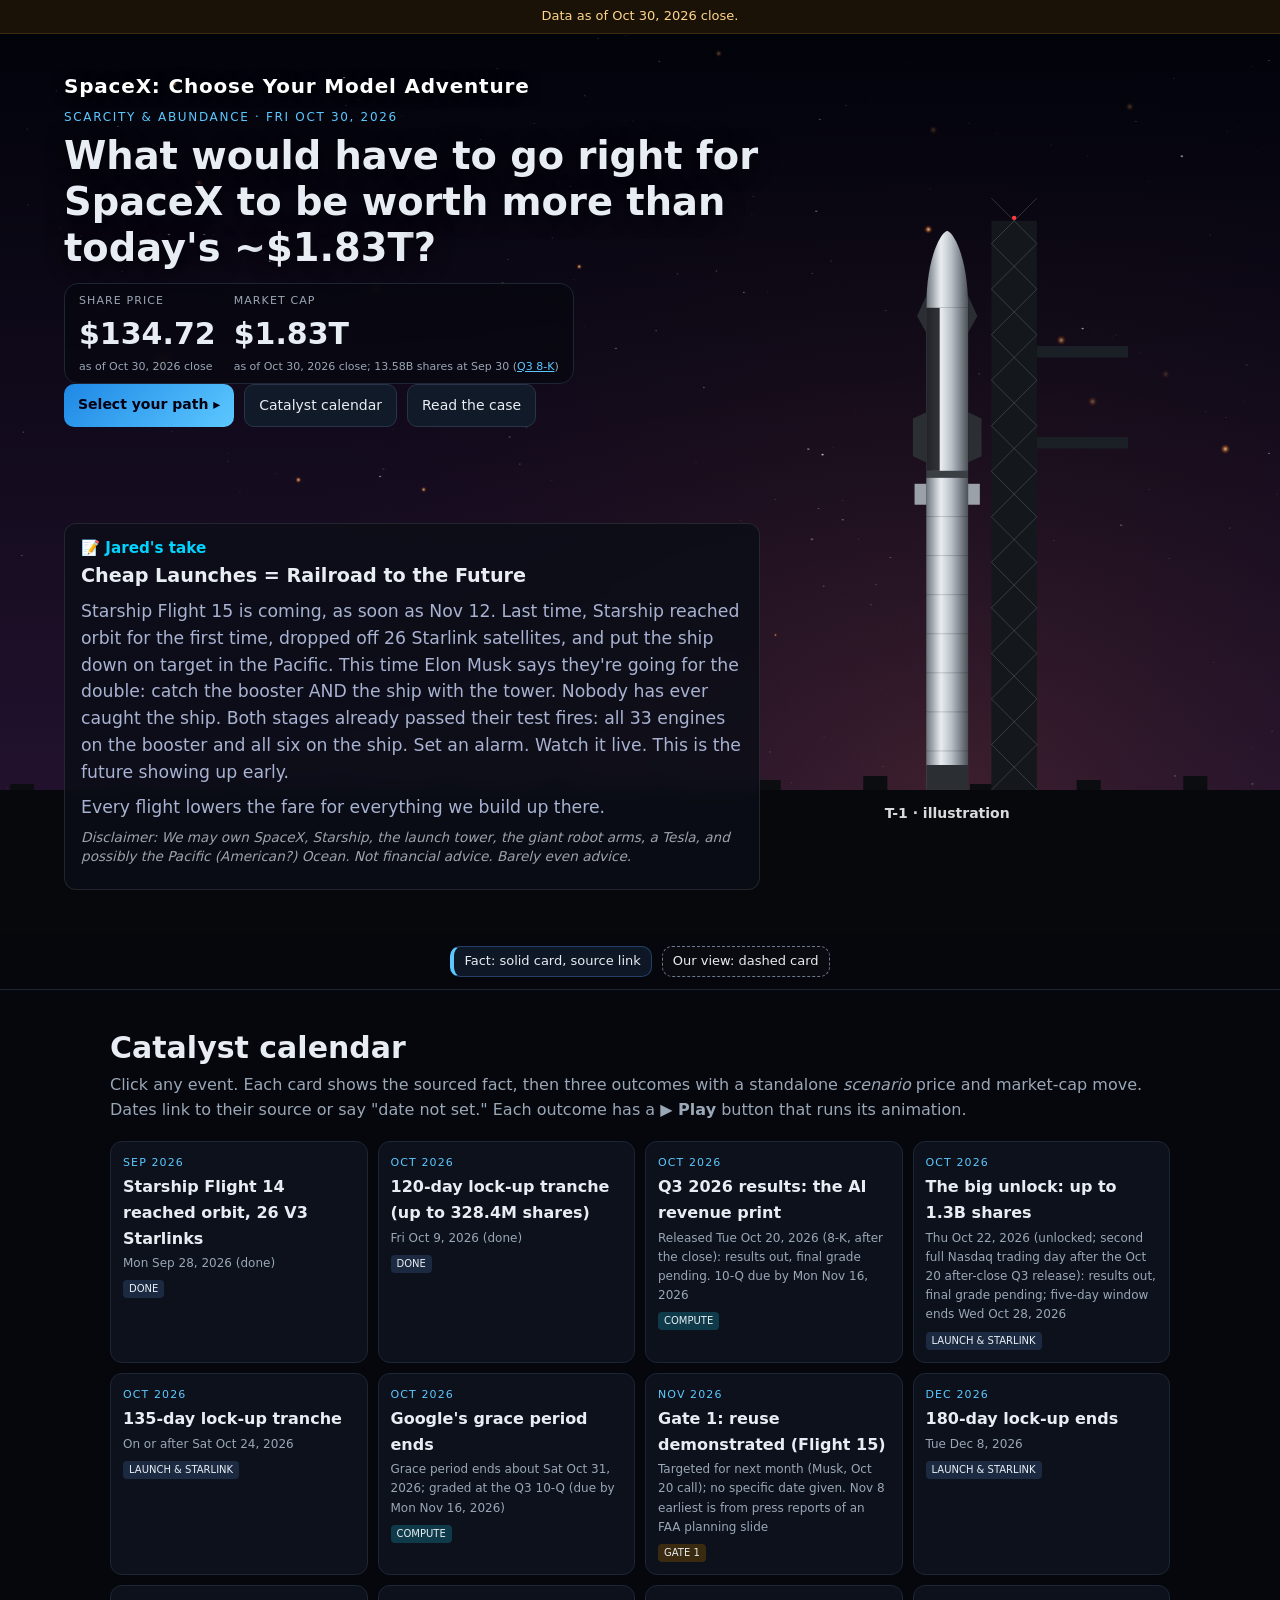
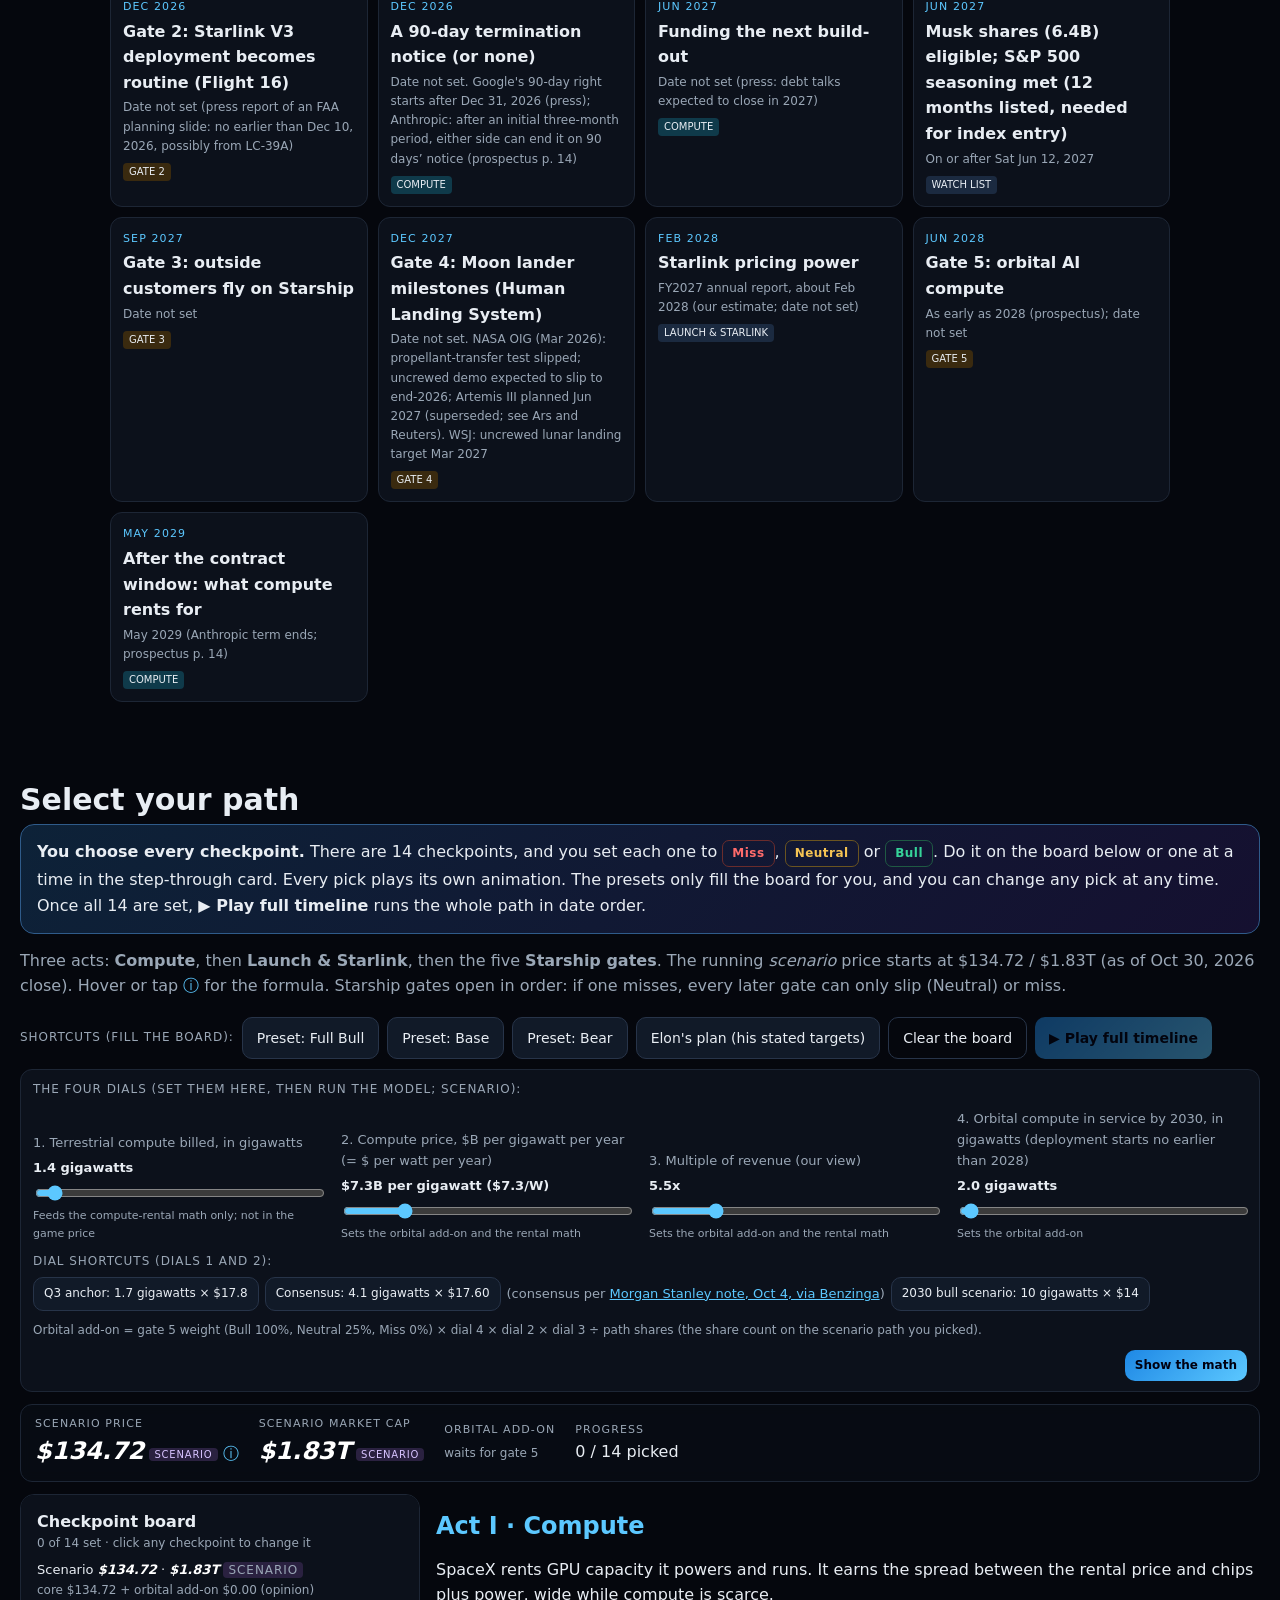
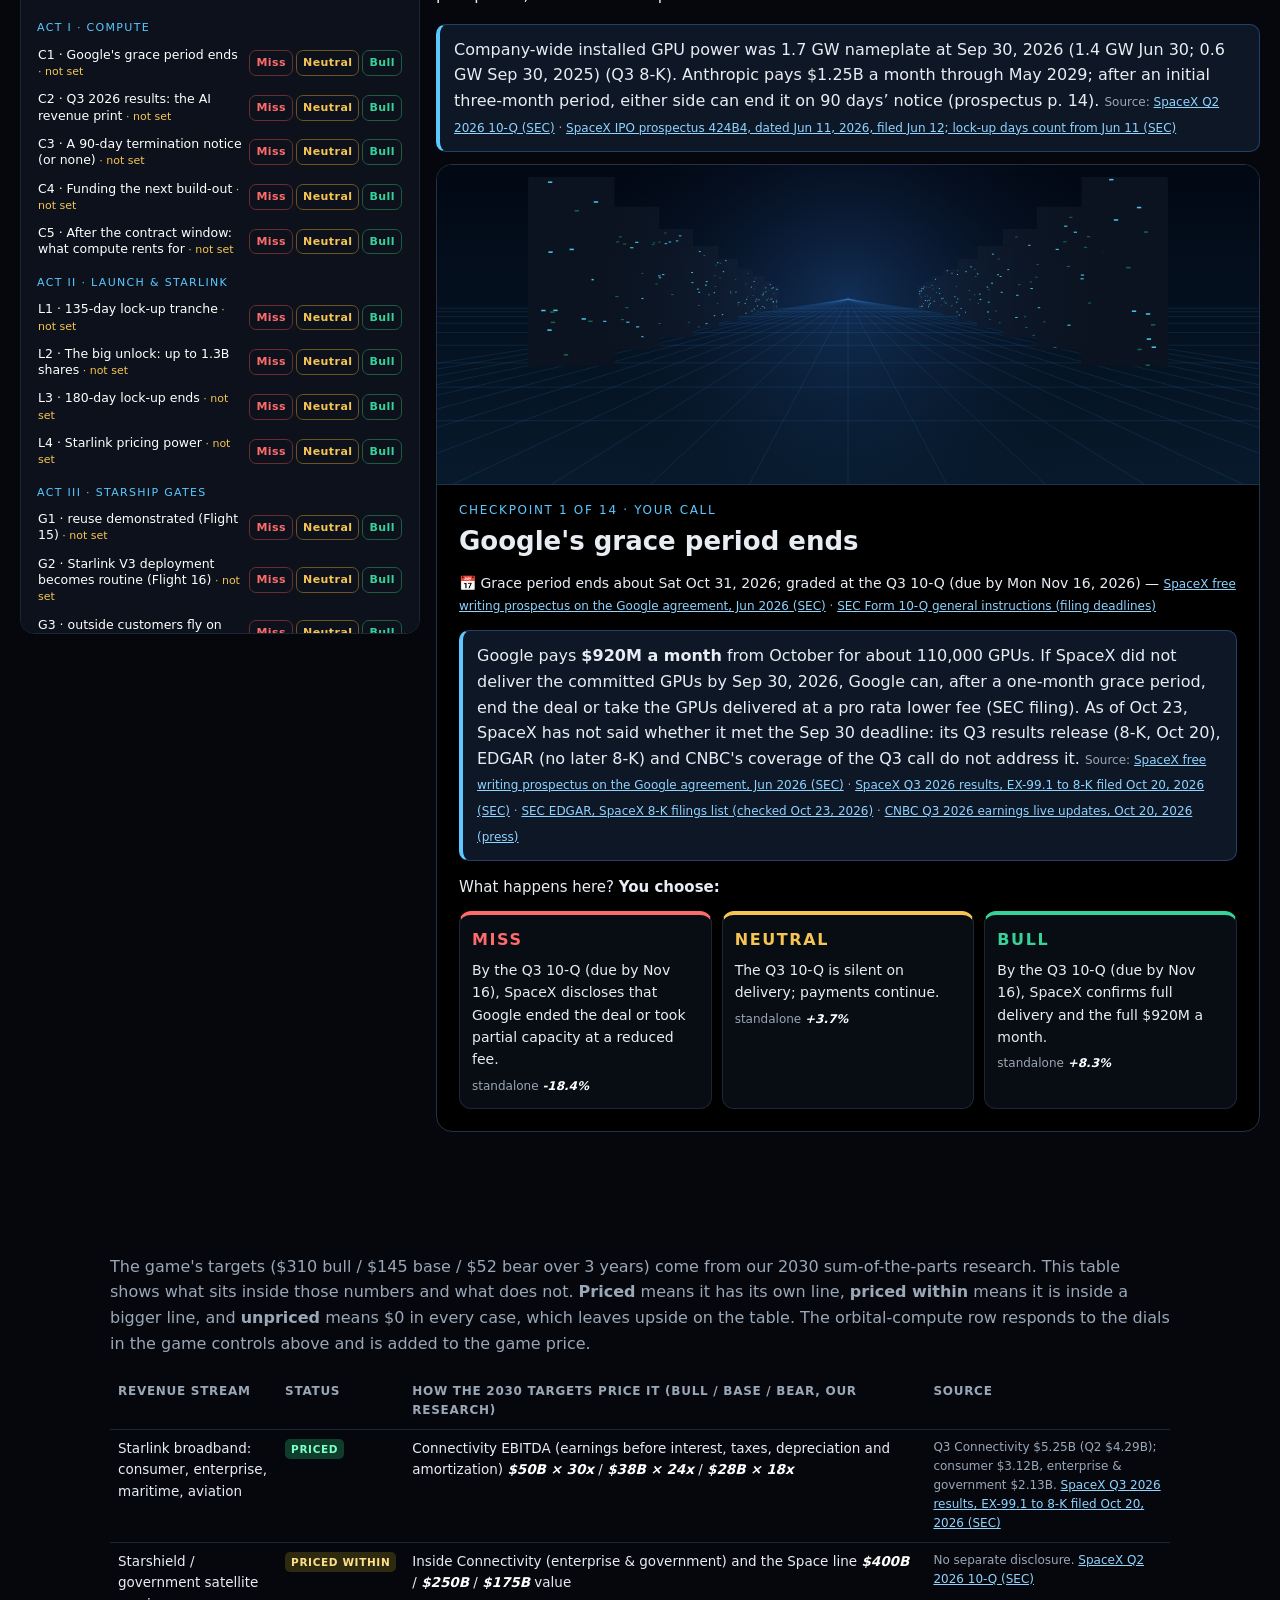
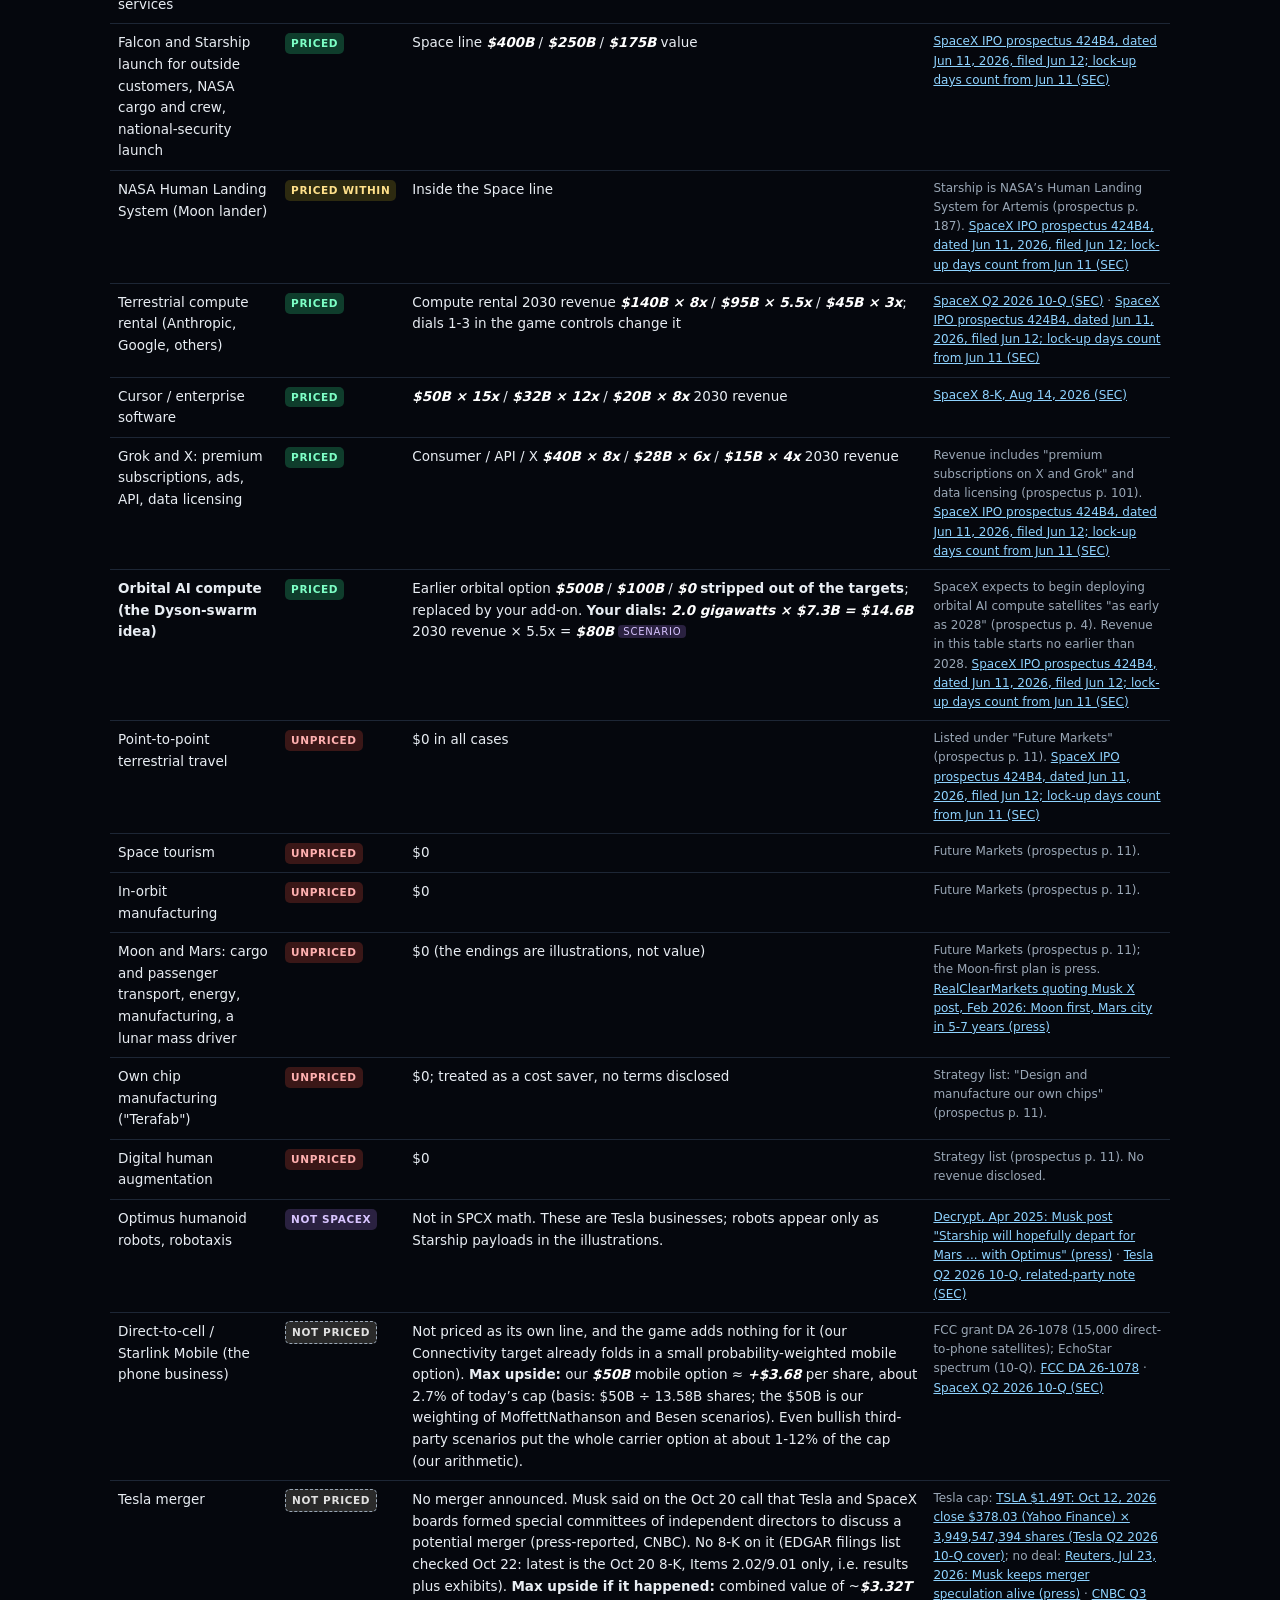
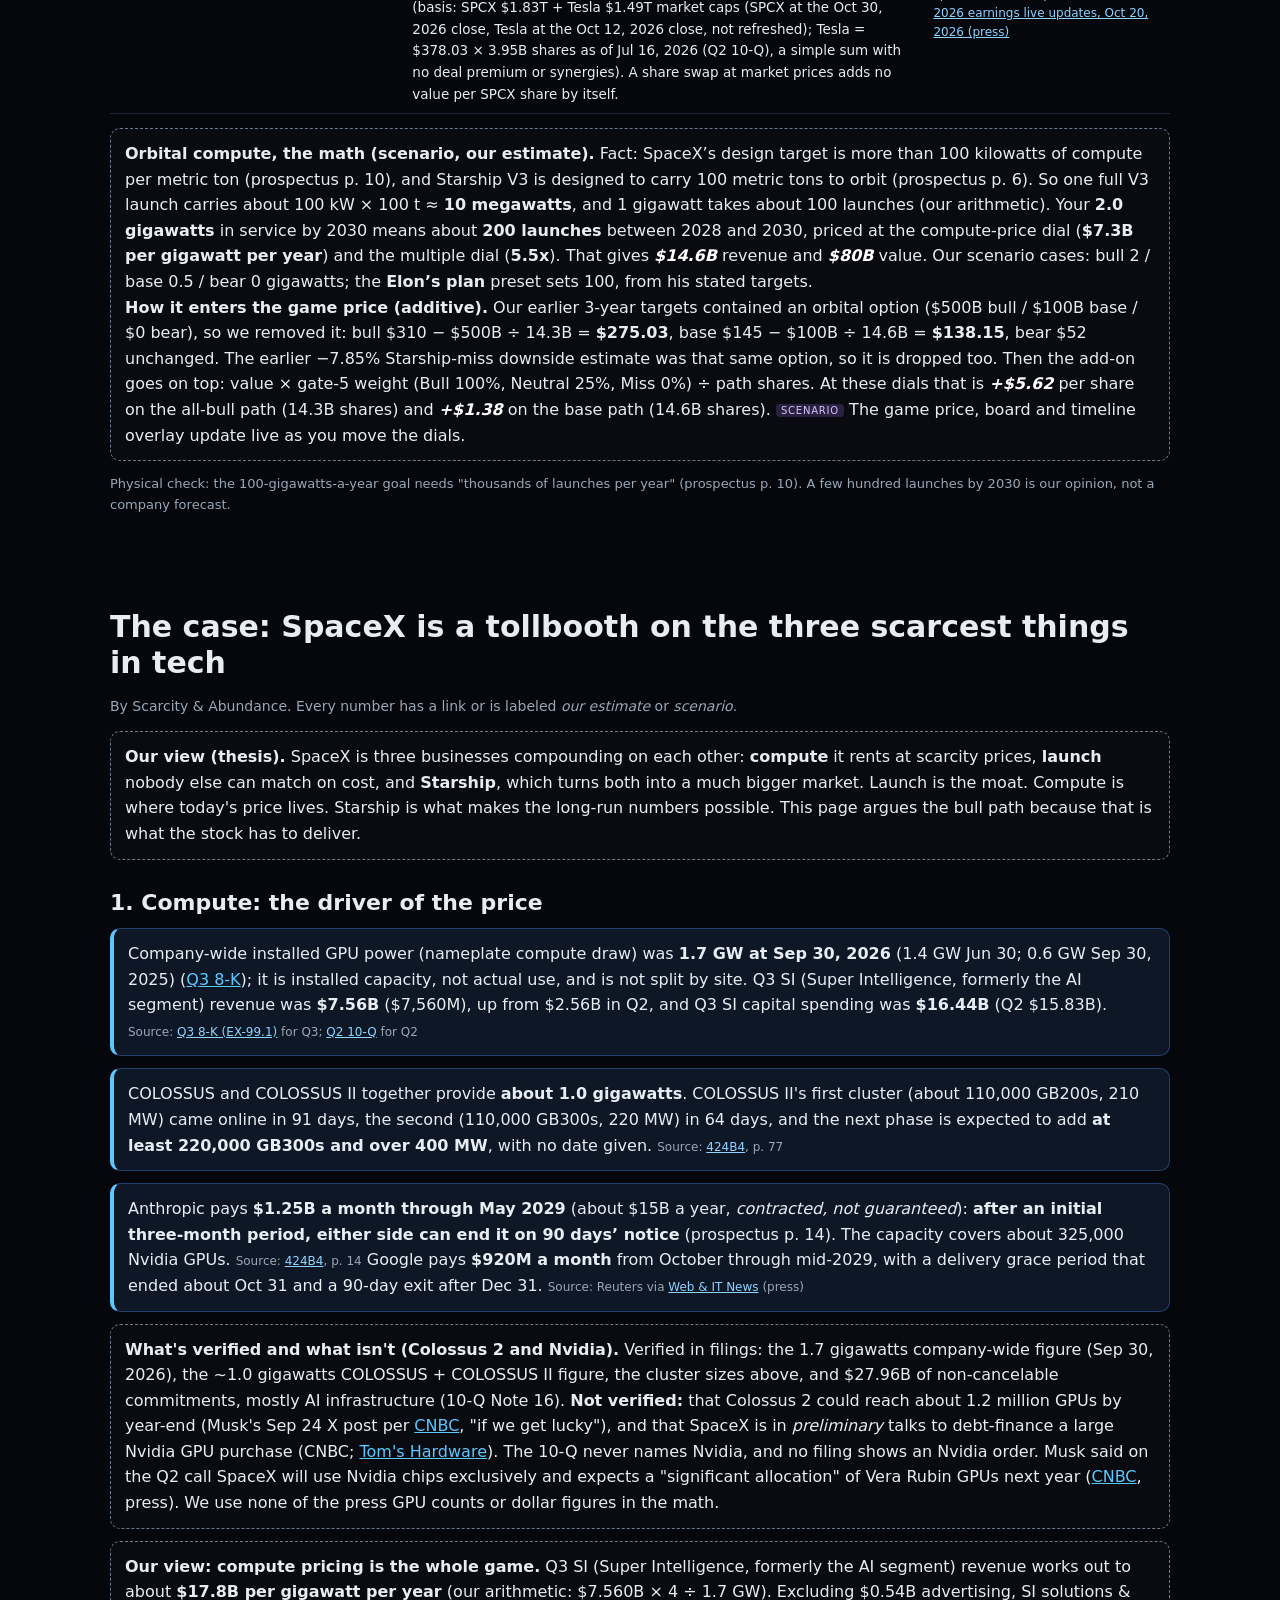
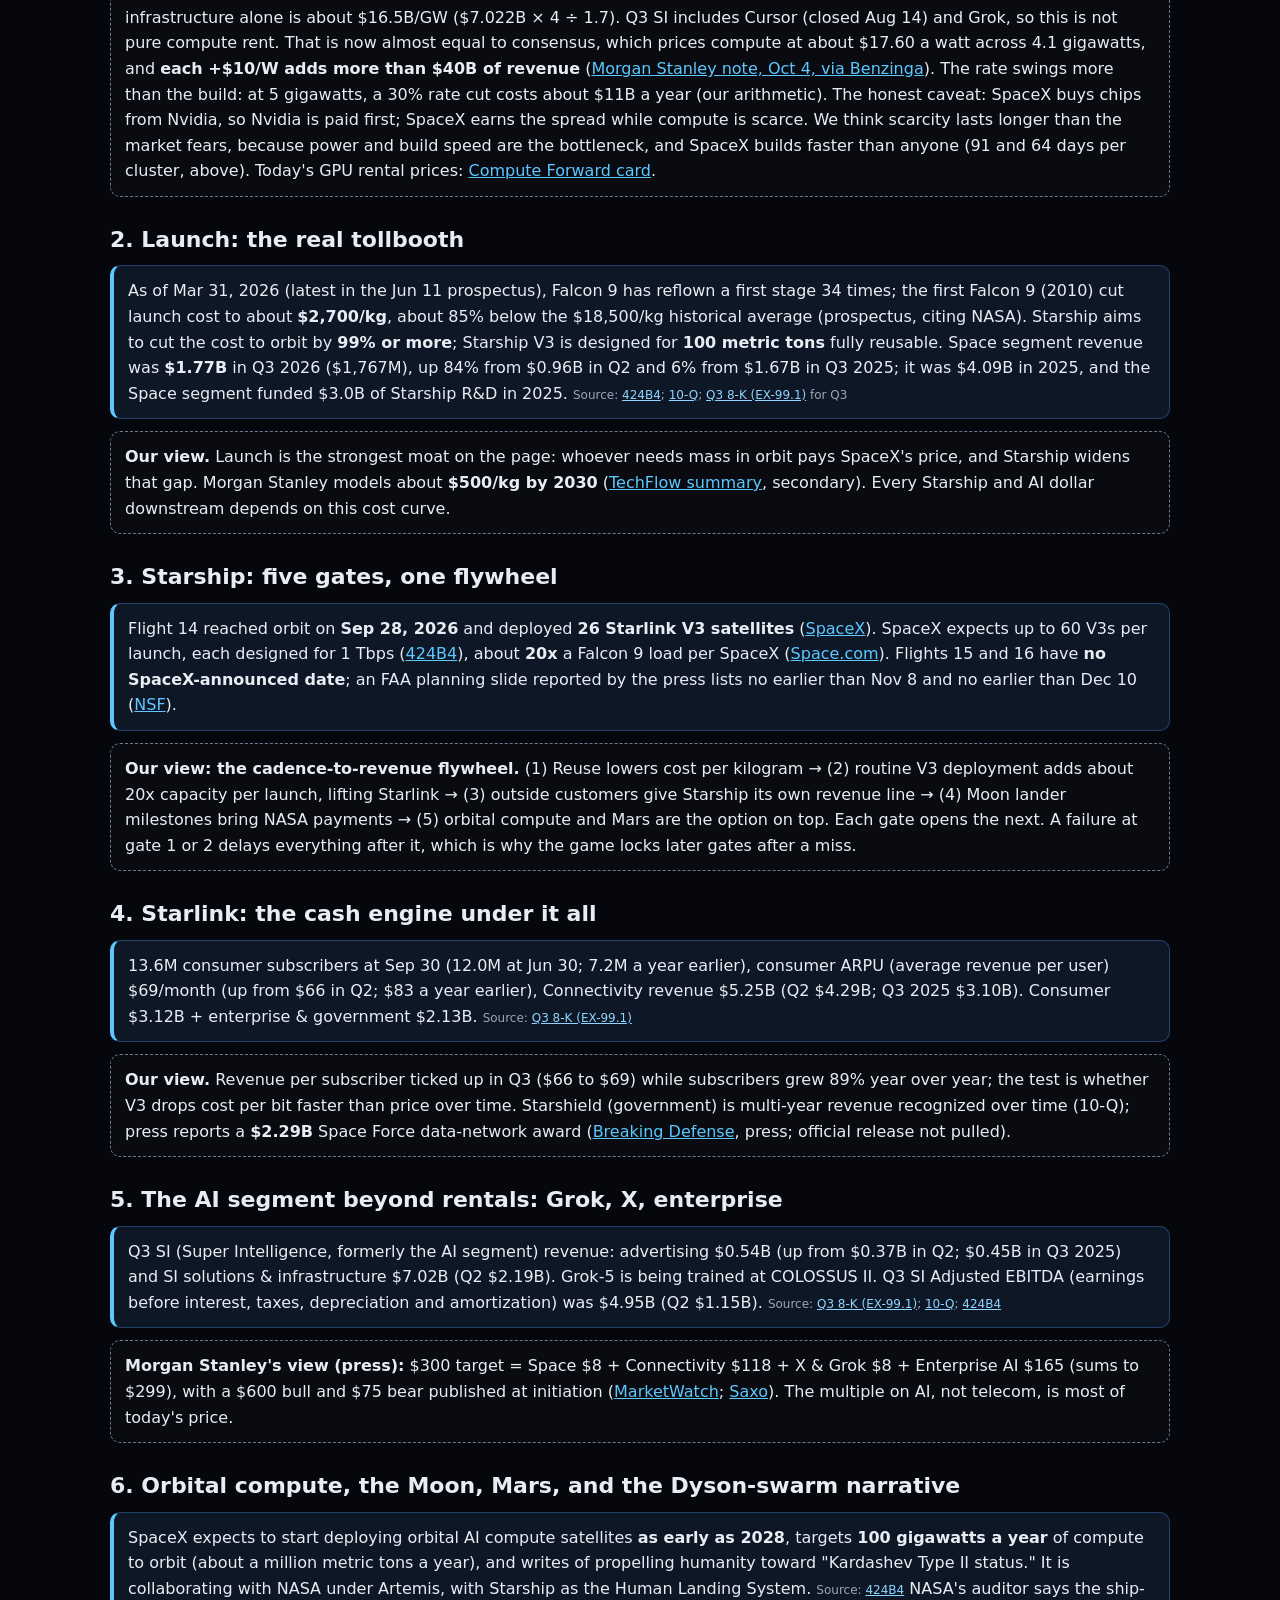
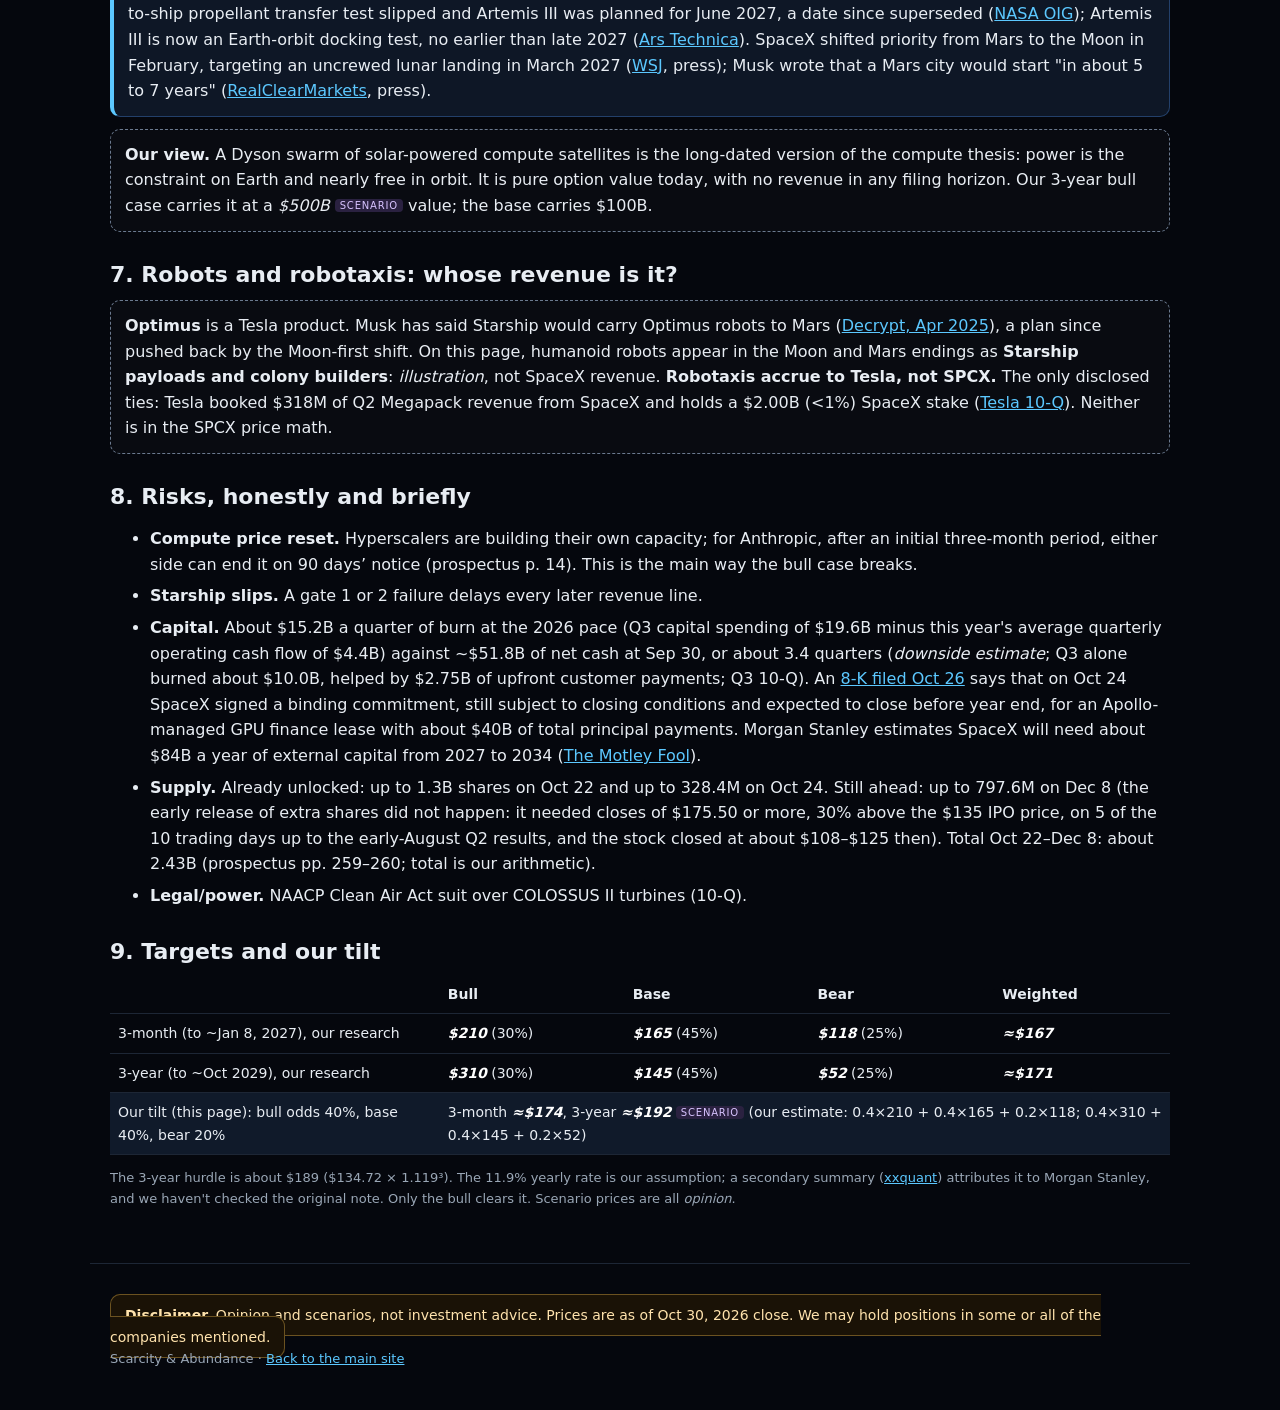
==== index.html @ bde4c115 "Roll price to Fri Oct 30 close ($134.72, $1.83T, hurdle ~$189); Section 1 grace period past tense" ====
<!doctype html>
<html lang="en">
<head>
<meta charset="utf-8">
<meta name="viewport" content="width=device-width, initial-scale=1">
<title>SpaceX: Choose Your Model Adventure</title>
<meta name="description" content="A techno-optimist, clearly labeled opinion piece on SpaceX (SPCX): compute, launch and Starship. Interactive catalyst calendar and a select-your-path scenario game. Not investment advice.">

<meta property="og:title" content="SpaceX: Choose Your Model Adventure">
<meta property="og:site_name" content="SpaceX: Choose Your Model Adventure">
<meta name="twitter:title" content="SpaceX: Choose Your Model Adventure">
<meta property="og:description" content="Compute, launch, Starship. Pick the outcomes and see where the scenario lands. Opinion, not advice.">
<meta property="og:image" content="https://spacex-path.pages.dev/img/og.png">
<meta property="og:image:width" content="1366">
<meta property="og:image:height" content="860">
<meta property="og:image:alt" content="SpaceX: Choose Your Model Adventure">
<meta property="og:type" content="website">
<meta property="og:url" content="https://spacex-path.pages.dev/">
<link rel="canonical" href="https://spacex-path.pages.dev/">
<meta name="twitter:card" content="summary_large_image">
<meta name="twitter:image" content="https://spacex-path.pages.dev/img/og.png">
<link rel="icon" href="data:,">
<link rel="stylesheet" href="css/style.css">
</head>
<body>
<div class="banner" role="note">Data as of Oct 30, 2026 close.</div>

<header class="hero" id="top">
  <canvas id="heroCanvas" aria-label="Animated Starship lifting off at night" role="img"></canvas>
  <div class="hero-copy">
    <p class="sitetitle">SpaceX: Choose Your Model Adventure</p>
    <p class="kicker">Scarcity &amp; Abundance · Fri Oct 30, 2026</p>
    <h1>What would have to go right for SpaceX to be worth more than today's ~<span class="live-cap">$1.83T</span>?</h1>
    <div class="startnum">
      <div><span class="lbl">Share price</span><span class="big" id="heroPrice">$134.72</span><span class="src">as of Oct 30, 2026 close</span></div>
      <div><span class="lbl">Market cap</span><span class="big" id="heroCap">$1.83T</span><span class="src">as of Oct 30, 2026 close; 13.58B shares at Sep 30 (<a href="https://www.sec.gov/Archives/edgar/data/1181412/000162828026066482/spaceexplorationtechnologi.htm" target="_blank" rel="noopener">Q3 8-K</a>)</span></div>
    </div>
    <div class="cta"><a class="btn primary" href="#game">Select your path ▸</a><a class="btn" href="#calendar">Catalyst calendar</a><a class="btn" href="#article">Read the case</a></div>
  </div>
<aside class="jared-take-wrap" aria-label="Jared's take"><div class="jared-take" id="jaredTake" hidden>
  <h3>📝 Jared's take</h3>
  <div class="jt-title" id="jaredTakeTitle"></div>
  <div class="jt-body" id="jaredTakeBody"></div>
</div></aside>
</header>



<nav class="legend" aria-label="How to read this page">
  <span class="card-fact mini">Fact: solid card, source link</span>
  <span class="card-op mini">Our view: dashed card</span>
</nav>

<main>
<section id="calendar" class="wrap">
  <h2>Catalyst calendar</h2>
  <p class="sub">Click any event. Each card shows the sourced fact, then three outcomes with a standalone <i>scenario</i> price and market-cap move. Dates link to their source or say "date not set." Each outcome has a <b>▶ Play</b> button that runs its animation.</p>
  <div id="calList" class="cal"></div>
</section>

<section id="game" class="wrap">
  <h2>Select your path</h2>
  <div class="youpick"><b>You choose every checkpoint.</b> There are 14 checkpoints, and you set each one to <span class="tg miss">Miss</span>, <span class="tg neutral">Neutral</span> or <span class="tg bull">Bull</span>. Do it on the board below or one at a time in the step-through card. Every pick plays its own animation. The presets only fill the board for you, and you can change any pick at any time. Once all 14 are set, <b>▶ Play full timeline</b> runs the whole path in date order.</div>
  <p class="sub">Three acts: <b>Compute</b>, then <b>Launch &amp; Starlink</b>, then the five <b>Starship gates</b>. The running <i>scenario</i> price starts at <span class="live-price">$134.72</span> / <span class="live-cap">$1.83T</span> (as of Oct 30, 2026 close). Hover or tap <span class="tip-i">ⓘ</span> for the formula. Starship gates open in order: if one misses, every later gate can only slip (Neutral) or miss.</p>
  <div class="presets">
    <span class="plbl">Shortcuts (fill the board):</span>
    <button class="btn" data-preset="bull" aria-pressed="false">Preset: Full Bull</button>
    <button class="btn" data-preset="neutral" aria-pressed="false">Preset: Base</button>
    <button class="btn" data-preset="miss" aria-pressed="false">Preset: Bear</button>
    <button class="btn" id="elonPlan" aria-pressed="false" title="All-bull checkpoints plus Musk's stated orbital target; scenario">Elon's plan (his stated targets)</button>
    <button class="btn ghost" id="replay">Clear the board</button>
    <button class="btn primary" id="playAll" disabled>▶ Play full timeline</button>
  </div>
  <div class="ctrldials" id="ctrlDials" aria-label="The four model dials">
    <span class="plbl">The four dials (set them here, then run the model; scenario):</span>
    <label>1. Terrestrial compute billed, in gigawatts <b id="vGw"></b><input type="range" id="dGw" min="1" max="10" step="0.1" value="1.4"><span class="dnote">Feeds the compute-rental math only; not in the game price</span></label>
    <label>2. Compute price, $B per gigawatt per year (= $ per watt per year) <b id="vRate"></b><input type="range" id="dRate" min="3" max="25" step="0.1" value="7.3"><span class="dnote">Sets the orbital add-on and the rental math</span></label>
    <label>3. Multiple of revenue (our view) <b id="vMult"></b><input type="range" id="dMult" min="3" max="15" step="0.5" value="5.5"><span class="dnote">Sets the orbital add-on and the rental math</span></label>
    <label>4. Orbital compute in service by 2030, in gigawatts (deployment starts no earlier than 2028) <b id="vOrb"></b><input type="range" id="dOrb" min="0" max="150" step="0.5" value="2"><span class="dnote">Sets the orbital add-on</span></label>
    <div class="marks"><span class="plbl">Dial shortcuts (dials 1 and 2):</span><button class="btn sm" data-mark="q2">Q3 anchor: 1.7 gigawatts × $17.8</button><button class="btn sm" data-mark="cons">Consensus: 4.1 gigawatts × $17.60</button> <span class="note">(consensus per <a href="https://www.benzinga.com/analyst-stock-ratings/reiteration/26/10/62166196/spacex-is-cheap-and-getting-cheaper-morgan-stanley-says" target="_blank" rel="noopener">Morgan Stanley note, Oct 4, via Benzinga</a>)</span><button class="btn sm" data-mark="bull">2030 bull scenario: 10 gigawatts × $14</button></div>
    <span class="note cnote">Orbital add-on = gate 5 weight (Bull 100%, Neutral 25%, Miss 0%) × dial 4 × dial 2 × dial 3 ÷ path shares (the share count on the scenario path you picked).</span>
    <button class="btn primary sm" id="showMath" aria-haspopup="dialog">Show the math</button>
  </div>
  <div class="hud" id="hud">
    <div><span class="lbl">Scenario price</span><i class="scen big" id="gPrice">$134.72</i> <span class="scen-tag">scenario</span> <span class="tip-i" id="gTip" tabindex="0">ⓘ<span class="tip" id="gTipText"></span></span></div>
    <div><span class="lbl">Scenario market cap</span><i class="scen big" id="gCap">$1.83T</i> <span class="scen-tag">scenario</span></div>
    <div><span class="lbl">Orbital add-on</span><span id="gOrb"></span></div>
    <div><span class="lbl">Progress</span><span id="gProg">0 / 14</span></div>
    <div class="trail" id="gTrail" aria-label="Your picks so far"></div>
  </div>
  <div class="gamegrid">
    <div class="board" id="board" aria-label="Checkpoint board"></div>
    <div id="stage" class="stage"></div>
  </div>
</section>

<section id="streams" class="wrap">
  <h2>Every known revenue stream, and which ones are priced</h2>
  <p class="sub">The game's targets ($310 bull / $145 base / $52 bear over 3 years) come from our 2030 sum-of-the-parts research. This table shows what sits inside those numbers and what does not. <b>Priced</b> means it has its own line, <b>priced within</b> means it is inside a bigger line, and <b>unpriced</b> means $0 in every case, which leaves upside on the table. The orbital-compute row responds to the dials in the game controls above and is added to the game price.</p>
  <div id="streamsOut"></div>
</section>

<article id="article" class="wrap article">
  <h2>The case: SpaceX is a tollbooth on the three scarcest things in tech</h2>
  <p class="byline">By Scarcity &amp; Abundance. Every number has a link or is labeled <i>our estimate</i> or <i>scenario</i>.</p>

  <div class="card-op"><b>Our view (thesis).</b> SpaceX is three businesses compounding on each other: <b>compute</b> it rents at scarcity prices, <b>launch</b> nobody else can match on cost, and <b>Starship</b>, which turns both into a much bigger market. Launch is the moat. Compute is where today's price lives. Starship is what makes the long-run numbers possible. This page argues the bull path because that is what the stock has to deliver.</div>

  <h3>1. Compute: the driver of the price</h3>
  <div class="card-fact">Company-wide installed GPU power (nameplate compute draw) was <b>1.7 GW at Sep 30, 2026</b> (1.4 GW Jun 30; 0.6 GW Sep 30, 2025) (<a href="https://www.sec.gov/Archives/edgar/data/1181412/000162828026066482/spaceexplorationtechnologi.htm" target="_blank" rel="noopener">Q3 8-K</a>); it is installed capacity, not actual use, and is not split by site. Q3 SI (Super Intelligence, formerly the AI segment) revenue was <b>$7.56B</b> ($7,560M), up from $2.56B in Q2, and Q3 SI capital spending was <b>$16.44B</b> (Q2 $15.83B). <span class="s">Source: <a href="https://www.sec.gov/Archives/edgar/data/1181412/000162828026066482/spaceexplorationtechnologi.htm" target="_blank" rel="noopener">Q3 8-K (EX-99.1)</a> for Q3; <a href="https://www.sec.gov/Archives/edgar/data/1181412/000162828026052535/spcx-20260630.htm" target="_blank" rel="noopener">Q2 10-Q</a> for Q2</span></div>
  <div class="card-fact">COLOSSUS and COLOSSUS II together provide <b>about 1.0 gigawatts</b>. COLOSSUS II's first cluster (about 110,000 GB200s, 210 MW) came online in 91 days, the second (110,000 GB300s, 220 MW) in 64 days, and the next phase is expected to add <b>at least 220,000 GB300s and over 400 MW</b>, with no date given. <span class="s">Source: <a href="https://www.sec.gov/Archives/edgar/data/1181412/000162828026042639/spaceexplorationtechnologi.htm" target="_blank" rel="noopener">424B4</a>, p. 77</span></div>
  <div class="card-fact">Anthropic pays <b>$1.25B a month through May 2029</b> (about $15B a year, <i>contracted, not guaranteed</i>): <b>after an initial three-month period, either side can end it on 90 days’ notice</b> (prospectus p. 14). The capacity covers about 325,000 Nvidia GPUs. <span class="s">Source: <a href="https://www.sec.gov/Archives/edgar/data/1181412/000162828026042639/spaceexplorationtechnologi.htm" target="_blank" rel="noopener">424B4</a>, p. 14</span> Google pays <b>$920M a month</b> from October through mid-2029, with a delivery grace period that ended about Oct 31 and a 90-day exit after Dec 31. <span class="s">Source: Reuters via <a href="https://www.webanditnews.com/2026/10/09/spacexs-29-billion-google-compute-pact-faces-early-tests-as-orbital-ai-ambitions-loom/" target="_blank" rel="noopener">Web &amp; IT News</a> (press)</span></div>
  <div class="card-op"><b>What's verified and what isn't (Colossus 2 and Nvidia).</b> Verified in filings: the 1.7 gigawatts company-wide figure (Sep 30, 2026), the ~1.0 gigawatts COLOSSUS + COLOSSUS II figure, the cluster sizes above, and $27.96B of non-cancelable commitments, mostly AI infrastructure (10-Q Note 16). <b>Not verified:</b> that Colossus 2 could reach about 1.2 million GPUs by year-end (Musk's Sep 24 X post per <a href="https://www.cnbc.com/2026/10/07/spacex-nvidia-chips-apollo-financing.html" target="_blank" rel="noopener">CNBC</a>, "if we get lucky"), and that SpaceX is in <i>preliminary</i> talks to debt-finance a large Nvidia GPU purchase (CNBC; <a href="https://www.tomshardware.com/tech-industry/artificial-intelligence/spacex-reportedly-seeking-usd40-billion-debt-package-for-nvidia-ai-hardware-massive-raise-could-fund-roughly-360-000-vera-rubin-gpus-across-5-000-nvl72-racks" target="_blank" rel="noopener">Tom's Hardware</a>). The 10-Q never names Nvidia, and no filing shows an Nvidia order. Musk said on the Q2 call SpaceX will use Nvidia chips exclusively and expects a "significant allocation" of Vera Rubin GPUs next year (<a href="https://www.cnbc.com/2026/08/14/nvidia-discloses-21-billion-stake-in-spacex-at-end-of-second-quarter.html" target="_blank" rel="noopener">CNBC</a>, press). We use none of the press GPU counts or dollar figures in the math.</div>
  <div class="card-op"><b>Our view: compute pricing is the whole game.</b> Q3 SI (Super Intelligence, formerly the AI segment) revenue works out to about <b>$17.8B per gigawatt per year</b> (our arithmetic: $7.560B × 4 ÷ 1.7 GW). Excluding $0.54B advertising, SI solutions &amp; infrastructure alone is about $16.5B/GW ($7.022B × 4 ÷ 1.7). Q3 SI includes Cursor (closed Aug 14) and Grok, so this is not pure compute rent. That is now almost equal to consensus, which prices compute at about $17.60 a watt across 4.1 gigawatts, and <b>each +$10/W adds more than $40B of revenue</b> (<a href="https://www.benzinga.com/analyst-stock-ratings/reiteration/26/10/62166196/spacex-is-cheap-and-getting-cheaper-morgan-stanley-says" target="_blank" rel="noopener">Morgan Stanley note, Oct 4, via Benzinga</a>). The rate swings more than the build: at 5 gigawatts, a 30% rate cut costs about $11B a year (our arithmetic). The honest caveat: SpaceX buys chips from Nvidia, so Nvidia is paid first; SpaceX earns the spread while compute is scarce. We think scarcity lasts longer than the market fears, because power and build speed are the bottleneck, and SpaceX builds faster than anyone (91 and 64 days per cluster, above). Today's GPU rental prices: <a href="https://jsheppard8989.github.io/ai-finance-tech-dashboard/#compute-forward-widget" target="_blank" rel="noopener">Compute Forward card</a>.</div>

  <h3>2. Launch: the real tollbooth</h3>
  <div class="card-fact">As of Mar 31, 2026 (latest in the Jun 11 prospectus), Falcon 9 has reflown a first stage 34 times; the first Falcon 9 (2010) cut launch cost to about <b>$2,700/kg</b>, about 85% below the $18,500/kg historical average (prospectus, citing NASA). Starship aims to cut the cost to orbit by <b>99% or more</b>; Starship V3 is designed for <b>100 metric tons</b> fully reusable. Space segment revenue was <b>$1.77B</b> in Q3 2026 ($1,767M), up 84% from $0.96B in Q2 and 6% from $1.67B in Q3 2025; it was $4.09B in 2025, and the Space segment funded $3.0B of Starship R&amp;D in 2025. <span class="s">Source: <a href="https://www.sec.gov/Archives/edgar/data/1181412/000162828026042639/spaceexplorationtechnologi.htm" target="_blank" rel="noopener">424B4</a>; <a href="https://www.sec.gov/Archives/edgar/data/1181412/000162828026052535/spcx-20260630.htm" target="_blank" rel="noopener">10-Q</a>; <a href="https://www.sec.gov/Archives/edgar/data/1181412/000162828026066482/spaceexplorationtechnologi.htm" target="_blank" rel="noopener">Q3 8-K (EX-99.1)</a> for Q3</span></div>
  <div class="card-op"><b>Our view.</b> Launch is the strongest moat on the page: whoever needs mass in orbit pays SpaceX's price, and Starship widens that gap. Morgan Stanley models about <b>$500/kg by 2030</b> (<a href="https://www.techflowpost.com/en-US/article/33595" target="_blank" rel="noopener">TechFlow summary</a>, secondary). Every Starship and AI dollar downstream depends on this cost curve.</div>

  <h3>3. Starship: five gates, one flywheel</h3>
  <div class="card-fact">Flight 14 reached orbit on <b>Sep 28, 2026</b> and deployed <b>26 Starlink V3 satellites</b> (<a href="https://www.spacex.com/launches/starship-flight-14/" target="_blank" rel="noopener">SpaceX</a>). SpaceX expects up to 60 V3s per launch, each designed for 1 Tbps (<a href="https://www.sec.gov/Archives/edgar/data/1181412/000162828026042639/spaceexplorationtechnologi.htm" target="_blank" rel="noopener">424B4</a>), about <b>20x</b> a Falcon 9 load per SpaceX (<a href="https://www.space.com/space-exploration/launches-spacecraft/wow-watch-spacexs-starship-megarocket-deploy-satellites-into-orbit-for-1st-time-ever-photos-video" target="_blank" rel="noopener">Space.com</a>). Flights 15 and 16 have <b>no SpaceX-announced date</b>; an FAA planning slide reported by the press lists no earlier than Nov 8 and no earlier than Dec 10 (<a href="https://www.nasaspaceflight.com/2026/10/ship-40-returns-ship-42-more-testing/" target="_blank" rel="noopener">NSF</a>).</div>
  <div class="card-op"><b>Our view: the cadence-to-revenue flywheel.</b> (1) Reuse lowers cost per kilogram → (2) routine V3 deployment adds about 20x capacity per launch, lifting Starlink → (3) outside customers give Starship its own revenue line → (4) Moon lander milestones bring NASA payments → (5) orbital compute and Mars are the option on top. Each gate opens the next. A failure at gate 1 or 2 delays everything after it, which is why the game locks later gates after a miss.</div>

  <h3>4. Starlink: the cash engine under it all</h3>
  <div class="card-fact">13.6M consumer subscribers at Sep 30 (12.0M at Jun 30; 7.2M a year earlier), consumer ARPU (average revenue per user) $69/month (up from $66 in Q2; $83 a year earlier), Connectivity revenue $5.25B (Q2 $4.29B; Q3 2025 $3.10B). Consumer $3.12B + enterprise &amp; government $2.13B. <span class="s">Source: <a href="https://www.sec.gov/Archives/edgar/data/1181412/000162828026066482/spaceexplorationtechnologi.htm" target="_blank" rel="noopener">Q3 8-K (EX-99.1)</a></span></div>
  <div class="card-op"><b>Our view.</b> Revenue per subscriber ticked up in Q3 ($66 to $69) while subscribers grew 89% year over year; the test is whether V3 drops cost per bit faster than price over time. Starshield (government) is multi-year revenue recognized over time (10-Q); press reports a <b>$2.29B</b> Space Force data-network award (<a href="https://breakingdefense.com/2026/05/spacex-wins-2-29b-to-speed-space-forces-leo-communications-backbone/" target="_blank" rel="noopener">Breaking Defense</a>, press; official release not pulled).</div>

  <h3>5. The AI segment beyond rentals: Grok, X, enterprise</h3>
  <div class="card-fact">Q3 SI (Super Intelligence, formerly the AI segment) revenue: advertising $0.54B (up from $0.37B in Q2; $0.45B in Q3 2025) and SI solutions &amp; infrastructure $7.02B (Q2 $2.19B). Grok-5 is being trained at COLOSSUS II. Q3 SI Adjusted EBITDA (earnings before interest, taxes, depreciation and amortization) was $4.95B (Q2 $1.15B). <span class="s">Source: <a href="https://www.sec.gov/Archives/edgar/data/1181412/000162828026066482/spaceexplorationtechnologi.htm" target="_blank" rel="noopener">Q3 8-K (EX-99.1)</a>; <a href="https://www.sec.gov/Archives/edgar/data/1181412/000162828026052535/spcx-20260630.htm" target="_blank" rel="noopener">10-Q</a>; <a href="https://www.sec.gov/Archives/edgar/data/1181412/000162828026042639/spaceexplorationtechnologi.htm" target="_blank" rel="noopener">424B4</a></span></div>
  <div class="card-op"><b>Morgan Stanley's view (press):</b> $300 target = Space $8 + Connectivity $118 + X &amp; Grok $8 + Enterprise AI $165 (sums to $299), with a $600 bull and $75 bear published at initiation (<a href="https://www.morningstar.com/news/marketwatch/2026100569/spacexs-stock-could-actually-be-a-bargain-according-to-this-metric" target="_blank" rel="noopener">MarketWatch</a>; <a href="https://www.home.saxo/en-gb/content/articles/equities/bull-vs-bear-spcx-08072026" target="_blank" rel="noopener">Saxo</a>). The multiple on AI, not telecom, is most of today's price.</div>

  <h3>6. Orbital compute, the Moon, Mars, and the Dyson-swarm narrative</h3>
  <div class="card-fact">SpaceX expects to start deploying orbital AI compute satellites <b>as early as 2028</b>, targets <b>100 gigawatts a year</b> of compute to orbit (about a million metric tons a year), and writes of propelling humanity toward "Kardashev Type II status." It is collaborating with NASA under Artemis, with Starship as the Human Landing System. <span class="s">Source: <a href="https://www.sec.gov/Archives/edgar/data/1181412/000162828026042639/spaceexplorationtechnologi.htm" target="_blank" rel="noopener">424B4</a></span> NASA's auditor says the ship-to-ship propellant transfer test slipped and Artemis III was planned for June 2027, a date since superseded (<a href="https://oig.nasa.gov/audits/nasas-management-of-the-human-landing-system-contracts/" target="_blank" rel="noopener">NASA OIG</a>); Artemis III is now an Earth-orbit docking test, no earlier than late 2027 (<a href="https://arstechnica.com/space/2026/04/put-it-in-pencil-nasas-artemis-iii-mission-will-launch-no-earlier-than-late-2027/" target="_blank" rel="noopener">Ars Technica</a>). SpaceX shifted priority from Mars to the Moon in February, targeting an uncrewed lunar landing in March 2027 (<a href="https://www.wsj.com/science/space-astronomy/spacex-delays-mars-plans-to-focus-on-moon-66d5c542" target="_blank" rel="noopener">WSJ</a>, press); Musk wrote that a Mars city would start "in about 5 to 7 years" (<a href="https://www.realclearmarkets.com/articles/2026/02/27/moon_or_mars_has_elon_musk_abandoned_his_goal_1167013.html" target="_blank" rel="noopener">RealClearMarkets</a>, press).</div>
  <div class="card-op"><b>Our view.</b> A Dyson swarm of solar-powered compute satellites is the long-dated version of the compute thesis: power is the constraint on Earth and nearly free in orbit. It is pure option value today, with no revenue in any filing horizon. Our 3-year bull case carries it at a <i>$500B</i> <span class="scen-tag">scenario</span> value; the base carries $100B.</div>

  <h3>7. Robots and robotaxis: whose revenue is it?</h3>
  <div class="card-op"><b>Optimus</b> is a Tesla product. Musk has said Starship would carry Optimus robots to Mars (<a href="https://decrypt.co/314334/elon-musk-robots-mars-2026" target="_blank" rel="noopener">Decrypt, Apr 2025</a>), a plan since pushed back by the Moon-first shift. On this page, humanoid robots appear in the Moon and Mars endings as <b>Starship payloads and colony builders</b>: <i>illustration</i>, not SpaceX revenue. <b>Robotaxis accrue to Tesla, not SPCX.</b> The only disclosed ties: Tesla booked $318M of Q2 Megapack revenue from SpaceX and holds a $2.00B (&lt;1%) SpaceX stake (<a href="https://www.sec.gov/Archives/edgar/data/1318605/000162828026049270/R21.htm" target="_blank" rel="noopener">Tesla 10-Q</a>). Neither is in the SPCX price math.</div>

  <h3>8. Risks, honestly and briefly</h3>
  <ul class="risks">
    <li><b>Compute price reset.</b> Hyperscalers are building their own capacity; for Anthropic, after an initial three-month period, either side can end it on 90 days’ notice (prospectus p. 14). This is the main way the bull case breaks.</li>
    <li><b>Starship slips.</b> A gate 1 or 2 failure delays every later revenue line.</li>
    <li><b>Capital.</b> About $15.2B a quarter of burn at the 2026 pace (Q3 capital spending of $19.6B minus this year&#39;s average quarterly operating cash flow of $4.4B) against ~$51.8B of net cash at Sep 30, or about 3.4 quarters (<i>downside estimate</i>; Q3 alone burned about $10.0B, helped by $2.75B of upfront customer payments; Q3 10-Q). An <a href="https://www.sec.gov/Archives/edgar/data/1181412/000110465926118614/tm2628247d1_8k.htm" target="_blank" rel="noopener">8-K filed Oct 26</a> says that on Oct 24 SpaceX signed a binding commitment, still subject to closing conditions and expected to close before year end, for an Apollo-managed GPU finance lease with about $40B of total principal payments. Morgan Stanley estimates SpaceX will need about $84B a year of external capital from 2027 to 2034 (<a href="https://www.fool.com/investing/2026/07/22/are-spacex-bulls-deluding-themselves-this-wall-str/" target="_blank" rel="noopener">The Motley Fool</a>).</li>
    <li><b>Supply.</b> Already unlocked: up to 1.3B shares on Oct 22 and up to 328.4M on Oct 24. Still ahead: up to 797.6M on Dec 8 (the early release of extra shares did not happen: it needed closes of $175.50 or more, 30% above the $135 IPO price, on 5 of the 10 trading days up to the early-August Q2 results, and the stock closed at about $108–$125 then). Total Oct 22–Dec 8: about 2.43B (prospectus pp. 259–260; total is our arithmetic).</li>
    <li><b>Legal/power.</b> NAACP Clean Air Act suit over COLOSSUS II turbines (10-Q).</li>
  </ul>

  <h3>9. Targets and our tilt</h3>
  <table class="tgt">
    <thead><tr><th></th><th>Bull</th><th>Base</th><th>Bear</th><th>Weighted</th></tr></thead>
    <tbody>
      <tr><td>3-month (to ~Jan 8, 2027), our research</td><td><i class="scen">$210</i> (30%)</td><td><i class="scen">$165</i> (45%)</td><td><i class="scen">$118</i> (25%)</td><td><i class="scen">≈$167</i></td></tr>
      <tr><td>3-year (to ~Oct 2029), our research</td><td><i class="scen">$310</i> (30%)</td><td><i class="scen">$145</i> (45%)</td><td><i class="scen">$52</i> (25%)</td><td><i class="scen">≈$171</i></td></tr>
      <tr class="tilt"><td>Our tilt (this page): bull odds 40%, base 40%, bear 20%</td><td colspan="4">3-month <i class="scen">≈$174</i>, 3-year <i class="scen">≈$192</i> <span class="scen-tag">scenario</span> (our estimate: 0.4×210 + 0.4×165 + 0.2×118; 0.4×310 + 0.4×145 + 0.2×52)</td></tr>
    </tbody>
  </table>
  <p class="note">The 3-year hurdle is about $189 ($134.72 × 1.119³). The 11.9% yearly rate is our assumption; a secondary summary (<a href="https://www.xxquant.com/en/institution/institutional-research/529e31182ae25f60d329abc6c2209e39" target="_blank" rel="noopener">xxquant</a>) attributes it to Morgan Stanley, and we haven't checked the original note. Only the bull clears it. Scenario prices are all <i>opinion</i>.</p>

</article>
</main>

<div id="finale" class="finale" hidden role="dialog" aria-label="Full timeline">
  <canvas id="fCanvas"></canvas>
  <div class="fhud" id="fHud"><span class="lbl">Running scenario price</span><i class="scen big" id="fPrice">$134.72</i><span class="lbl">Market cap</span><i class="scen" id="fCap">$1.83T</i><span class="scen-tag">scenario</span><div class="fstep" id="fStep"></div></div>
  <div class="fcap" id="fCapn"></div>
  <div class="fbar"><span id="fBar"></span></div>
  <button class="btn fclose" id="fClose">Close ✕</button>
</div>
<div id="mathModal" class="modal" hidden><div class="modal-box mathbox" role="dialog" aria-modal="true" aria-labelledby="mathTitle"><button class="mclose" aria-label="Close">×</button><div class="mbody">
  <p class="kicker">Show the math · read-only, reflects the dials above</p>
  <h3 id="mathTitle">The math behind the four dials</h3>
  <p class="sub">How SpaceX earns money here: it rents GPU capacity it powers and runs. Rental revenue = dial 1 (terrestrial gigawatts billed) × dial 2 (compute price). Value = revenue × dial 3 (multiple). The orbital add-on in the game price uses dial 4 (orbital gigawatts) × dial 2 × dial 3, weighted by your gate 5 pick. Change the dials in the game controls; this window only shows the results.</p>
  <div class="mathvals" id="mathVals"></div>
  <div class="labout" id="labOut"></div>
  <div id="mathOrb"></div>
</div></div></div>
<div id="modal" class="modal" hidden><div class="modal-box" role="dialog" aria-modal="true" aria-labelledby="mTitle"><canvas class="mbg"></canvas><div class="mshade"></div><button class="mclose" aria-label="Close">×</button><div class="mbody" id="mBody"></div></div></div>

<footer class="wrap foot"><span class="disclaimer"><b>Disclaimer.</b> Opinion and scenarios, not investment advice. Prices are as of Oct 30, 2026 close. We may hold positions in some or all of the companies mentioned.</span><br>Scarcity &amp; Abundance · <a href="https://jsheppard8989.github.io/ai-finance-tech-dashboard/">Back to the main site</a></footer>
<script src="js/data.js"></script>
<script src="js/scenes.js"></script>
<script src="js/anim.js"></script>
<script src="js/app.js"></script>
<script src="js/jared-take.js"></script>
<script src="js/motion.js"></script>
</body>
</html>
---- css/style.css ----
:root{--bg:#05070d;--panel:#0c111b;--ink:#e8edf3;--mut:#9aa7b6;--line:#1d2635;--acc:#5cc8ff;--bull:#36d399;--neu:#f6c453;--miss:#ff6b6b;--spec:#c084fc}
*{box-sizing:border-box}html{scroll-behavior:smooth}
body{margin:0;background:var(--bg);color:var(--ink);font:16px/1.6 system-ui,-apple-system,Segoe UI,Roboto,sans-serif}
body.noscroll{overflow:hidden}
a{color:var(--acc)}h1,h2,h3{line-height:1.2}
.banner{position:sticky;top:0;z-index:50;background:#1a1206;color:#ffd58a;border-bottom:1px solid #3a2a10;font-size:13px;padding:6px 14px;text-align:center}
.hero{position:relative;height:100vh;min-height:620px;overflow:hidden}
#heroCanvas{position:absolute;inset:0;width:100%;height:100%;display:block}
.hero-copy{position:absolute;left:0;top:7vh;max-width:min(760px,62vw);padding:0 0 0 5vw;pointer-events:none}
.hero-copy *{pointer-events:auto}
.kicker{text-transform:uppercase;letter-spacing:.14em;font-size:12px;color:var(--acc);margin:0 0 6px}
.hero h1{font-size:clamp(26px,4.2vw,50px);max-width:900px;margin:0 0 18px;text-shadow:0 2px 20px #000}
.startnum{display:flex;flex-wrap:wrap;gap:18px;align-items:flex-end;background:rgba(5,8,14,.6);backdrop-filter:blur(6px);border:1px solid var(--line);border-radius:14px;padding:12px 16px;max-width:max-content}
.startnum>div{display:flex;flex-direction:column}.lbl{font-size:11px;text-transform:uppercase;letter-spacing:.1em;color:var(--mut)}
.big{font-size:30px;font-weight:700}.src{font-size:11px;color:var(--mut)}
.tag-op{align-self:center;font-weight:700;color:#ffd58a;border:1px solid #6b5220;border-radius:999px;padding:4px 12px;font-size:12px}
.cta{margin-top:16px;display:flex;gap:10px;flex-wrap:wrap}
.btn{background:#111a28;color:var(--ink);border:1px solid #273449;border-radius:10px;padding:9px 14px;font:inherit;font-size:14px;cursor:pointer;text-decoration:none;display:inline-block}
.btn:hover{border-color:var(--acc)}.btn.primary{background:linear-gradient(135deg,#1e88e5,#5cc8ff);color:#001;border:0;font-weight:700}
.btn.ghost{background:transparent}.btn.spec{border-color:var(--spec);color:#e9d5ff}.btn.sm{font-size:12px;padding:6px 10px}
.legend{display:flex;flex-wrap:wrap;gap:10px;justify-content:center;padding:12px;border-bottom:1px solid var(--line);font-size:13px}
.mini{padding:4px 10px!important;margin:0!important}
.wrap{max-width:1100px;margin:0 auto;padding:40px 20px}
h2{font-size:30px;margin:0 0 6px}.sub{color:var(--mut);margin:0 0 18px}
.card-fact{background:#0e1726;border:1px solid #23406a;border-left:4px solid var(--acc);border-radius:10px;padding:12px 14px;margin:12px 0}
.card-op{background:rgba(255,255,255,.02);border:1.5px dashed #6b7a8f;border-radius:10px;padding:12px 14px;margin:12px 0}
.s{font-size:12px;color:var(--mut)}.s a{color:#8fd3ff}
i.scen{font-style:italic;font-weight:700;color:#fff}.scen-tag{font-size:10px;text-transform:uppercase;letter-spacing:.08em;background:#2a2140;color:#d8c4ff;border-radius:4px;padding:1px 5px;vertical-align:middle}
.cal{display:grid;grid-template-columns:repeat(auto-fill,minmax(250px,1fr));gap:10px}
.calitem{text-align:left;background:var(--panel);border:1px solid var(--line);border-radius:12px;padding:12px;color:var(--ink);font:inherit;cursor:pointer;display:flex;flex-direction:column;gap:3px;transition:transform .15s,border-color .15s}
.calitem:hover{transform:translateY(-2px);border-color:var(--acc)}
.calitem .cm{font-size:11px;color:var(--acc);text-transform:uppercase;letter-spacing:.1em}.calitem .ct{font-weight:650}.calitem .cd{font-size:12px;color:var(--mut)}
.calitem .cb{align-self:flex-start;font-size:10px;text-transform:uppercase;border-radius:4px;padding:1px 6px;background:#1b2a40;margin-top:4px}
.calitem.act1 .cb{background:#0f3a4a}.calitem.act3 .cb{background:#3a2a0f}.calitem.done{opacity:.7}
.modal{position:fixed;inset:0;background:rgba(0,0,0,.72);z-index:100;display:flex;align-items:center;justify-content:center;padding:16px}
.modal[hidden]{display:none}
.modal-box{position:relative;width:min(980px,100%);max-height:92vh;overflow:auto;border-radius:16px;border:1px solid #2a3a52;background:#000}
.mbg{position:absolute;inset:0;width:100%;height:100%;animation:kb 18s ease-in-out infinite alternate}
@keyframes kb{from{transform:scale(1)}to{transform:scale(1.08)}}
.mshade{position:absolute;inset:0;background:linear-gradient(180deg,rgba(0,0,0,.15),rgba(3,6,12,.86) 45%)}
.mbody{position:relative;padding:28px 24px 22px;padding-top:150px}
.mclose{position:absolute;right:10px;top:8px;z-index:3;background:rgba(0,0,0,.5);color:#fff;border:1px solid #444;border-radius:50%;width:36px;height:36px;font-size:22px;cursor:pointer}
.date{font-size:14px}
.ocs{display:grid;grid-template-columns:repeat(3,1fr);gap:10px;margin:12px 0}
.oc{background:rgba(10,14,22,.85);border:1px solid var(--line);border-top:4px solid;border-radius:10px;padding:10px 12px}
.oc.miss{border-top-color:var(--miss)}.oc.neutral{border-top-color:var(--neu)}.oc.bull{border-top-color:var(--bull)}
.oc-h{font-weight:800;letter-spacing:.1em;font-size:13px}.oc.miss .oc-h{color:var(--miss)}.oc.neutral .oc-h{color:var(--neu)}.oc.bull .oc-h{color:var(--bull)}
.oc p{margin:6px 0;font-size:14px}.oc-n{font-size:13px}.oc-f{font-size:11px;color:var(--mut);margin-top:6px}
.note{font-size:13px;color:var(--mut)}
.presets{display:flex;flex-wrap:wrap;gap:8px;margin:10px 0}
.hud{position:sticky;top:31px;z-index:20;display:flex;flex-wrap:wrap;gap:20px;align-items:center;background:rgba(8,12,20,.92);backdrop-filter:blur(6px);border:1px solid var(--line);border-radius:12px;padding:10px 14px;margin:10px 0}
.hud>div{display:block}.hud .lbl{display:block}.hud .big{font-size:24px}
.trail{flex-direction:row!important;flex-wrap:wrap;gap:4px}.dot{font-size:10px;border-radius:4px;padding:1px 4px;color:#000;font-weight:700}
.dot.bull{background:var(--bull)}.dot.neutral{background:var(--neu)}.dot.miss{background:var(--miss)}
.tip-i{position:relative;cursor:help;color:var(--acc);display:inline}
.tip{display:none;position:absolute;left:0;top:120%;width:min(440px,80vw);background:#0b1220;border:1px solid #2a3a52;border-radius:10px;padding:10px;font-size:12px;color:var(--ink);z-index:30;font-style:normal;font-weight:400;line-height:1.45}
.tip-i:hover .tip,.tip-i:focus .tip{display:block}
.actintro{margin:18px 0 8px}.actintro h3{font-size:24px;margin:0;color:var(--acc)}
.gcard,.ending{position:relative;border-radius:16px;overflow:hidden;border:1px solid #23324a;min-height:520px;background:#000}
.gbg,.ebg{position:absolute;inset:0;width:100%;height:100%}
.gshade{position:absolute;inset:0;background:linear-gradient(180deg,rgba(0,0,0,.05),rgba(3,6,12,.88) 50%)}
.eshade{position:absolute;inset:0;background:linear-gradient(90deg,rgba(3,6,12,.93) 0%,rgba(3,6,12,.8) 46%,rgba(0,0,0,0) 72%)}
.gin{position:relative;padding:150px 22px 22px}.ein{position:relative;padding:28px 24px;max-width:620px}.ending{min-height:640px}
.gcard h3,.ending h3{font-size:26px;margin:4px 0}
.picks{display:grid;grid-template-columns:repeat(3,1fr);gap:10px;margin-top:12px}
.pick{text-align:left;background:rgba(10,14,22,.88);color:var(--ink);border:1px solid var(--line);border-top:4px solid;border-radius:12px;padding:12px;font:inherit;cursor:pointer;display:flex;flex-direction:column;gap:6px;transition:transform .12s}
.pick:hover:not([disabled]){transform:translateY(-3px)}.pick[disabled]{opacity:.35;cursor:not-allowed}
.pick.miss{border-top-color:var(--miss)}.pick.neutral{border-top-color:var(--neu)}.pick.bull{border-top-color:var(--bull)}
.pick b{letter-spacing:.1em}.pick.miss b{color:var(--miss)}.pick.neutral b{color:var(--neu)}.pick.bull b{color:var(--bull)}
.pick span{font-size:14px}.pick em{font-size:12px;color:var(--mut);font-style:normal}
.endnums{display:flex;flex-wrap:wrap;gap:24px;margin:10px 0}.endnums>div{display:flex;flex-direction:column}.endnums .d{font-size:12px;color:var(--mut)}
.ending.explode h3{color:#ff9b6b}.ending.mars h3{color:#ffb38a}.ending.moon h3{color:#dfe6ee}.ending.splash h3{color:#8fd3ff}
.ptrail{font-size:13px;padding-left:20px}.ptrail li.bull b{color:var(--bull)}.ptrail li.neutral b{color:var(--neu)}.ptrail li.miss b{color:var(--miss)}
details summary{cursor:pointer;color:var(--acc);margin-top:8px}
.speclabel{display:inline-block;background:#3b1d5c;color:#f3e8ff;border:1px solid var(--spec);border-radius:8px;padding:6px 10px;font-weight:800;font-size:13px;letter-spacing:.05em;margin-bottom:6px}
.lab{display:grid;grid-template-columns:1fr 1fr;gap:20px;background:var(--panel);border:1px solid var(--line);border-radius:14px;padding:18px}
.dials label{display:block;margin-bottom:14px;font-size:14px}.dials input{width:100%;accent-color:var(--acc)}
.marks{display:flex;flex-wrap:wrap;gap:6px}.eq{font-size:17px;margin-bottom:10px}.small{font-size:13px}
.article h3{font-size:22px;margin:30px 0 6px}.byline{color:var(--mut);font-size:14px}
.risks li{margin-bottom:6px}
.tgt{width:100%;border-collapse:collapse;font-size:14px;margin:10px 0}.tgt th,.tgt td{border-bottom:1px solid var(--line);padding:8px;text-align:left}.tgt tr.tilt{background:#101a2a}
.disclaimer{margin-top:24px;border:1px solid #6b5220;background:#1a1206;color:#ffe3ad;border-radius:10px;padding:12px 14px;font-size:14px}
.foot{color:var(--mut);font-size:13px;border-top:1px solid var(--line)}
@media (max-width:900px){.hero-copy{max-width:100%;padding:0 18px}}
@media (max-width:760px){.eshade{background:linear-gradient(180deg,rgba(0,0,0,0) 20%,rgba(3,6,12,.92) 55%)}.ein{padding-top:240px;max-width:none}.ocs,.picks,.lab{grid-template-columns:1fr}.hud{top:0;position:relative}.gin{padding-top:110px}.ein{padding-top:200px}.big{font-size:24px}}
@media (prefers-reduced-motion:reduce){.mbg{animation:none}html{scroll-behavior:auto}}

.gcard,.ending{scroll-margin-top:190px}

/* ---- round 2: checkpoint board, scene-on-top cards, finale, streams ---- */
#game.wrap{max-width:1320px}
.youpick{background:linear-gradient(135deg,#0d2238,#151030);border:1px solid #2f5b8a;border-radius:14px;padding:14px 16px;margin:6px 0 14px;font-size:16px}
.tg{display:inline-block;font:inherit;font-size:12px;font-weight:700;letter-spacing:.04em;border-radius:7px;padding:3px 9px;border:1px solid;background:transparent;cursor:pointer}
.tg.miss{color:var(--miss);border-color:#6a2c2c}.tg.neutral{color:var(--neu);border-color:#6a5420}.tg.bull{color:var(--bull);border-color:#1f5a43}
.tg.on.miss{background:var(--miss);color:#200}.tg.on.neutral{background:var(--neu);color:#221800}.tg.on.bull{background:var(--bull);color:#00180e}
.tg[disabled]{opacity:.3;cursor:not-allowed;text-decoration:line-through}
.plbl{font-size:12px;color:var(--mut);align-self:center;text-transform:uppercase;letter-spacing:.08em}
.presets{display:flex;flex-wrap:wrap;gap:8px;margin:10px 0}
.btn[disabled]{opacity:.4;cursor:not-allowed}.btn.big{font-size:17px;padding:12px 20px}
.gamegrid{display:grid;grid-template-columns:400px 1fr;gap:16px;align-items:start;margin-top:12px}
.board{background:var(--panel);border:1px solid var(--line);border-radius:14px;padding:10px;position:sticky;top:150px;max-height:calc(100vh - 160px);overflow:auto}
.bhead{display:flex;flex-direction:column;padding:4px 6px 8px}.bhead span{font-size:12px;color:var(--mut)}
.bact{font-size:11px;text-transform:uppercase;letter-spacing:.12em;color:var(--acc);margin:10px 6px 4px}
.brow{display:flex;align-items:center;justify-content:space-between;gap:6px;padding:5px 6px;border-radius:8px;border:1px solid transparent}
.brow.cur{border-color:var(--acc);background:#0f1a2b}.brow:not(.set) .bname{color:#fff}.brow:not(.set) .bname::after{content:" · not set";color:var(--neu);font-size:11px}
.bname{background:none;border:0;color:var(--ink);font:inherit;font-size:12.5px;text-align:left;cursor:pointer;padding:0;line-height:1.3;flex:1}
.bname:hover{color:var(--acc)}.btgl{display:flex;gap:3px;flex-shrink:0}.btgl .tg{padding:3px 6px;font-size:11px}
.gcard .gscene{position:relative;height:320px;border-bottom:1px solid #23324a}
.gcard .gscene .gbg{position:absolute;inset:0;width:100%;height:100%}
.gscene+.gin{padding:16px 22px 22px}
.gstat{position:absolute;left:14px;bottom:12px;font-weight:800;letter-spacing:.08em;font-size:13px;background:rgba(0,0,0,.6);padding:4px 10px;border-radius:8px}
.gstat:empty{display:none}.gstat.bull{color:var(--bull)}.gstat.neutral{color:var(--neu)}.gstat.miss{color:var(--miss)}
.gcard:has(.gscene){min-height:0}
.pickq{margin:14px 0 0;font-size:15px}.pick.chosen{outline:2px solid #fff;transform:translateY(-3px)}
.ending{min-height:0}.ending .escene{position:relative;height:clamp(360px,52vw,560px);border-bottom:1px solid #2a3a52}
.ending .escene .ebg{position:absolute;inset:0;width:100%;height:100%}
.ending .ein{max-width:none;padding:20px 24px}
.mprev{position:relative;height:240px;border-radius:12px;overflow:hidden;border:1px solid #2a3a52;margin:10px 0;background:#000}
.mprev canvas{position:absolute;inset:0;width:100%;height:100%}.mprev span{position:absolute;left:10px;bottom:8px;font-size:12px;background:rgba(0,0,0,.6);padding:2px 8px;border-radius:6px}
.oplay{margin-top:8px}.oplay.on{border-color:#fff}
.finale{position:fixed;inset:0;z-index:200;background:#000}.finale[hidden]{display:none}
.finale canvas{position:absolute;inset:0;width:100%;height:100%}
.fhud{position:absolute;right:18px;top:18px;display:flex;flex-direction:column;align-items:flex-end;gap:2px;background:rgba(4,7,12,.82);border:1px solid #2f5b8a;border-radius:14px;padding:12px 16px;min-width:230px}
.fhud .big{font-size:38px}.fhud #fCap{font-size:22px}.fstep{font-size:12px;color:var(--mut);margin-top:6px}
.fcap{position:absolute;left:18px;bottom:34px;max-width:min(680px,80vw);background:rgba(4,7,12,.84);border:1px solid #23324a;border-radius:12px;padding:14px 18px;font-size:17px}.fcap b{font-size:20px}
.fdate{display:block;font-size:12px;color:var(--acc);text-transform:uppercase;letter-spacing:.08em}
.fbar{position:absolute;left:0;right:0;bottom:0;height:6px;background:#111}.fbar span{display:block;height:100%;width:0;background:linear-gradient(90deg,#1e88e5,#5cc8ff)}
.fclose{position:absolute;left:18px;top:18px}
.tblwrap{overflow-x:auto}.streams{width:100%;border-collapse:collapse;font-size:13.5px}
.streams th,.streams td{border-bottom:1px solid var(--line);padding:8px;text-align:left;vertical-align:top}.streams th{font-size:12px;color:var(--mut);text-transform:uppercase;letter-spacing:.06em}
.st{display:inline-block;font-size:10.5px;font-weight:800;letter-spacing:.06em;border-radius:5px;padding:2px 6px;white-space:nowrap}
.st.pr{background:#0f3d2c;color:#7dffc6}.st.pw{background:#2d2a10;color:#ffe08a}.st.un{background:#3a1717;color:#ffb0b0}.st.te{background:#2a2140;color:#d8c4ff}
.orbmath{margin-top:14px}
@media (max-width:1000px){.gamegrid{grid-template-columns:1fr}.board{position:relative;top:0;max-height:none}}
@media (max-width:760px){.gscene+.gin{padding-top:14px}.ending .ein{padding-top:16px}.fhud .big{font-size:26px}.fhud{min-width:0}}

.fcap.top{top:70px;bottom:auto}
.fdials{margin-top:8px;display:flex;flex-direction:column;gap:2px;width:220px}.fdials label{font-size:11px;color:var(--mut);display:flex;flex-direction:column}.fdials b{color:#fff}.fdials input{accent-color:var(--acc)}
.bprice{margin-top:6px;font-size:13px!important;color:var(--ink)!important}

.elonbox{border:1px solid #6b5220;background:#140f05;border-radius:12px;padding:12px 14px;margin:12px 0}
.elonlist{font-size:13px;padding-left:18px;margin:6px 0}.elonlist li{margin-bottom:5px}.elonlist li.dialfig{color:#ffe3a3}
.fhud{padding:10px 14px;min-width:210px}.fhud .big{font-size:32px}.fhud #fCap{font-size:19px}
details.fdials summary{font-size:11px;color:var(--acc);cursor:pointer;margin-top:6px}
.fcap.top{max-width:min(430px,40vw);font-size:15px}.fcap.top b{font-size:18px}

.sitetitle{font-size:clamp(15px,1.6vw,20px);font-weight:800;letter-spacing:.04em;color:#fff;margin:0 0 6px;text-shadow:0 2px 14px #000}
.presets .btn.sel{background:#103a5c;border-color:#5cc8ff;color:#fff;box-shadow:inset 0 0 0 1px #5cc8ff;font-weight:700}
.presets .btn.sel::before{content:"✓ ";color:#5cc8ff}
.ready .gin{padding:16px 22px 22px}
.ending.launcher h3{color:#bfe9ff}
.st.np{background:#2a2a2a;color:#e0e0e0;border:1px dashed #9aa7b6}
.ctrldials{display:flex;flex-wrap:wrap;align-items:flex-end;gap:10px 18px;margin:4px 0 12px;padding:10px 12px;border:1px solid var(--line);border-radius:12px;background:var(--panel)}
.ctrldials label{display:flex;flex-direction:column;gap:4px;font-size:13px;color:var(--mut);min-width:200px;flex:1}
.ctrldials label b{color:var(--ink)}.ctrldials input{width:100%;accent-color:#5cc8ff}
.ctrldials .plbl{flex-basis:100%}.ctrldials .cnote{flex-basis:100%;margin:0;font-size:12px}
.ctrldials .dnote{font-size:11px;color:var(--mut)}
.ctrldials .marks{flex-basis:100%;align-items:center}
.ctrldials #showMath{margin-left:auto}
.mathbox{background:var(--panel)}.mathbox .mbody{padding-top:28px}
.mathvals{display:grid;grid-template-columns:repeat(4,1fr);gap:10px;margin:12px 0 16px}
.mathvals>div{border:1px solid var(--line);border-radius:10px;padding:8px 10px;background:#070b12}
.mathvals .lbl{display:block;font-size:11px;color:var(--mut);margin-bottom:4px}
@media (max-width:760px){.mathvals{grid-template-columns:1fr 1fr}}

/* Jared's take: styled like the dashboard's Curve Snapshot card */
/* Jared's take: bottom-left of the first screen, over the hero (desktop); under the hero copy on phones */
.hero .jared-take-wrap{position:absolute;left:5vw;bottom:calc(var(--banner-h,34px) + 14px);width:min(760px,57vw);z-index:3}
.hero .jared-take .jt-body p{font-size:.76rem;line-height:1.4}
.hero .jared-take{background:rgba(10,14,22,.82)}
.jared-take{background:rgba(255,255,255,.05);border:1px solid rgba(255,255,255,.1);border-radius:12px;padding:.75rem;backdrop-filter:blur(10px)}
.jared-take h3{font-size:.9rem;color:#00d4ff;margin:0 0 .25rem}
.jared-take .jt-title{color:#e8edf3;font-weight:700;font-size:.85rem;margin-bottom:.3rem}
.jared-take .jt-body p{color:#a8b2d1;font-size:.8rem;line-height:1.45;margin:0 0 .45rem}
.jared-take .jt-body p.joke-disclaimer{color:#9ca3af;font-size:.68rem;margin:0}
/* phones, narrow or short windows: stack right after the hero copy instead of overlaying */
@media (max-width:1100px),(max-height:720px){
  .hero{height:auto;min-height:100vh}
  .hero .hero-copy{position:relative;top:0;padding-top:7vh}
  .hero .jared-take-wrap{position:relative;left:auto;bottom:auto;width:auto;max-height:none;overflow:visible;margin:16px max(18px,5vw) 18px}
}
/* take v2 sizing (G): larger type, box as wide as the hero column */
.hero .jared-take-wrap{width:calc(min(760px,62vw) - 5vw)}
.hero .jared-take{padding:.9rem 1rem}
.hero .jared-take h3{font-size:.95rem}
.hero .jared-take .jt-title{font-size:1.2rem;margin-bottom:.4rem}
.hero .jared-take .jt-body p{font-size:1.08rem;line-height:1.55;margin:0 0 .5rem}
.hero .jared-take .jt-body p.joke-disclaimer{font-size:.85rem;line-height:1.4}
@media (max-width:1100px),(max-height:720px){
  .hero .jared-take-wrap{width:auto}
  .hero .jared-take .jt-body p{font-size:1rem;line-height:1.5}
  .hero .jared-take .jt-title{font-size:1.1rem}
}
/* desktop overlay mode: compact the hero copy so the larger take box fits above the fold */
@media (min-width:1101px) and (min-height:721px){
  .hero .hero-copy{top:4vh;display:flex;flex-wrap:wrap;align-items:flex-end;column-gap:16px}
  .hero .hero-copy>p,.hero .hero-copy>h1{flex:0 0 100%}
  .hero h1{font-size:clamp(26px,3vw,42px);margin-bottom:12px}
  .hero .startnum{padding:8px 14px}
  .hero .cta{margin-top:0}
  .hero .jared-take-wrap{bottom:calc(var(--banner-h,34px) + 10px)}
}
@media (max-width:760px){.hero .startnum{padding:8px 12px;gap:10px}.hero .cta{margin-top:12px}}

/* ---- motion polish (Nov 2026): one ease curve, transform/opacity only, warm glow on hover ---- */
:root{--ease-out:cubic-bezier(.22,1,.36,1);--ease-io:cubic-bezier(.65,0,.35,1)}
.btn{transition:transform .25s var(--ease-out),border-color .25s var(--ease-out),box-shadow .25s var(--ease-out),background-color .25s var(--ease-out)}
.btn:hover:not([disabled]){transform:translateY(-1px);box-shadow:0 6px 18px rgba(0,0,0,.35),0 0 0 1px rgba(92,200,255,.25)}
.btn.primary:hover{box-shadow:0 8px 24px rgba(30,136,229,.35),0 0 18px rgba(255,170,80,.18)}
.btn:active:not([disabled]){transform:translateY(0) scale(.98);transition-duration:.08s}
.calitem{transition:transform .35s var(--ease-out),border-color .35s var(--ease-out),box-shadow .35s var(--ease-out)}
.calitem:hover{transform:translateY(-3px);box-shadow:0 10px 28px rgba(0,0,0,.45),0 0 24px rgba(255,160,70,.10)}
.pick{transition:transform .3s var(--ease-out),box-shadow .3s var(--ease-out),opacity .3s}
.pick:hover:not([disabled]){transform:translateY(-3px);box-shadow:0 10px 26px rgba(0,0,0,.45)}
.tg,.bname{transition:background-color .2s var(--ease-out),color .2s var(--ease-out),border-color .2s}
.tip{display:block;visibility:hidden;opacity:0;transform:translateY(4px);transition:opacity .2s var(--ease-out),transform .2s var(--ease-out),visibility 0s .2s}
.tip-i:hover .tip,.tip-i:focus .tip{visibility:visible;opacity:1;transform:none;transition-delay:0s}
.modal:not([hidden]){animation:fadeIn .28s var(--ease-out)}
.modal:not([hidden]) .modal-box{animation:popIn .4s var(--ease-out)}
@keyframes fadeIn{from{opacity:0}}
@keyframes popIn{from{opacity:0;transform:translateY(14px) scale(.98)}}
.fbar span{width:100%!important;transform:scaleX(0);transform-origin:left;will-change:transform}
.rv{opacity:0;transform:translateY(16px);transition:opacity .7s var(--ease-out),transform .7s var(--ease-out)}
.rv.rv-in{opacity:1;transform:none}
.jared-take{animation:takeIn .8s var(--ease-out) both}
@keyframes takeIn{from{opacity:0;transform:translateY(10px)}}

/* desktop: if a longer/bigger take would collide with the hero buttons, js/motion.js adds .jt-stack and the box stacks under them */
.hero.jt-stack{height:auto;min-height:100vh}
.hero.jt-stack .hero-copy{position:relative;top:0;padding-top:7vh}
.hero.jt-stack .jared-take-wrap{position:relative;left:auto;bottom:auto;margin:16px 5vw 24px}

/* phone fold fix: the whole Jared's take box shows on the first screen at 390x844.
   On phones the hero stacks title, kicker, headline, then the take box, then the price card and buttons. */
@media (max-width:600px){
  .hero{display:flex;flex-direction:column}
  .hero .hero-copy{display:contents}
  .hero .sitetitle{order:1;padding:14px 18px 0;margin:0 0 4px;position:relative}
  .hero .kicker{order:2;padding:0 18px;margin:0 0 4px;position:relative}
  .hero h1{order:3;padding:0 18px;margin:0 0 10px;font-size:23px;position:relative}
  .hero .jared-take-wrap{order:4;margin:0 14px 14px}
  .hero .startnum{order:5;margin:0 18px;position:relative}
  .hero .cta{order:6;padding:0 18px 22px;margin-top:12px;position:relative}
  .hero .jared-take{padding:.65rem .75rem}
}

@media (prefers-reduced-motion:reduce){
  *,*::before,*::after{animation:none!important;transition:none!important;scroll-behavior:auto!important}
  .rv{opacity:1;transform:none}
}

/* phone overflow fix: table scrolls inside its wrapper; tooltips never exceed the viewport */
.tblwrap{max-width:100%;overflow-x:auto;-webkit-overflow-scrolling:touch}
.tip{max-width:calc(100vw - 24px)}
@media (max-width:600px){.tip{position:fixed;left:12px;right:12px;top:auto;bottom:12px;width:auto}}
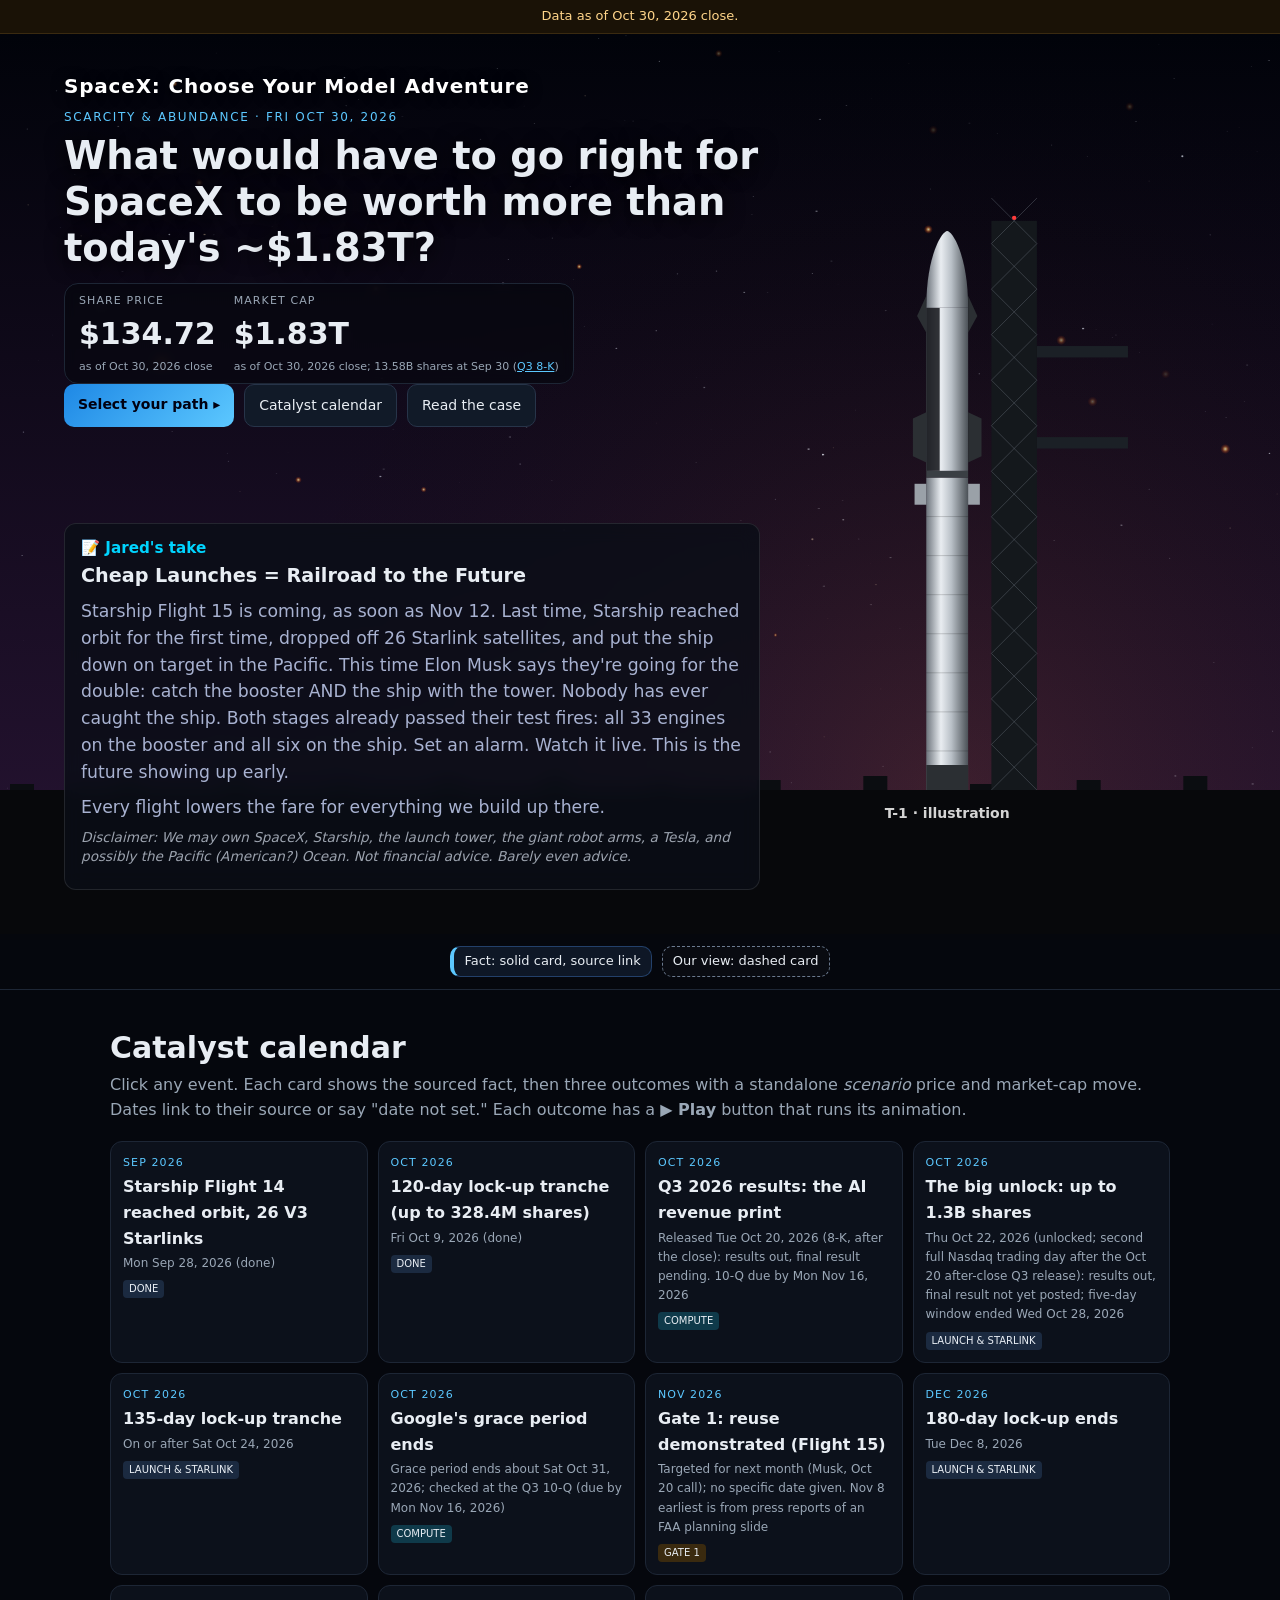
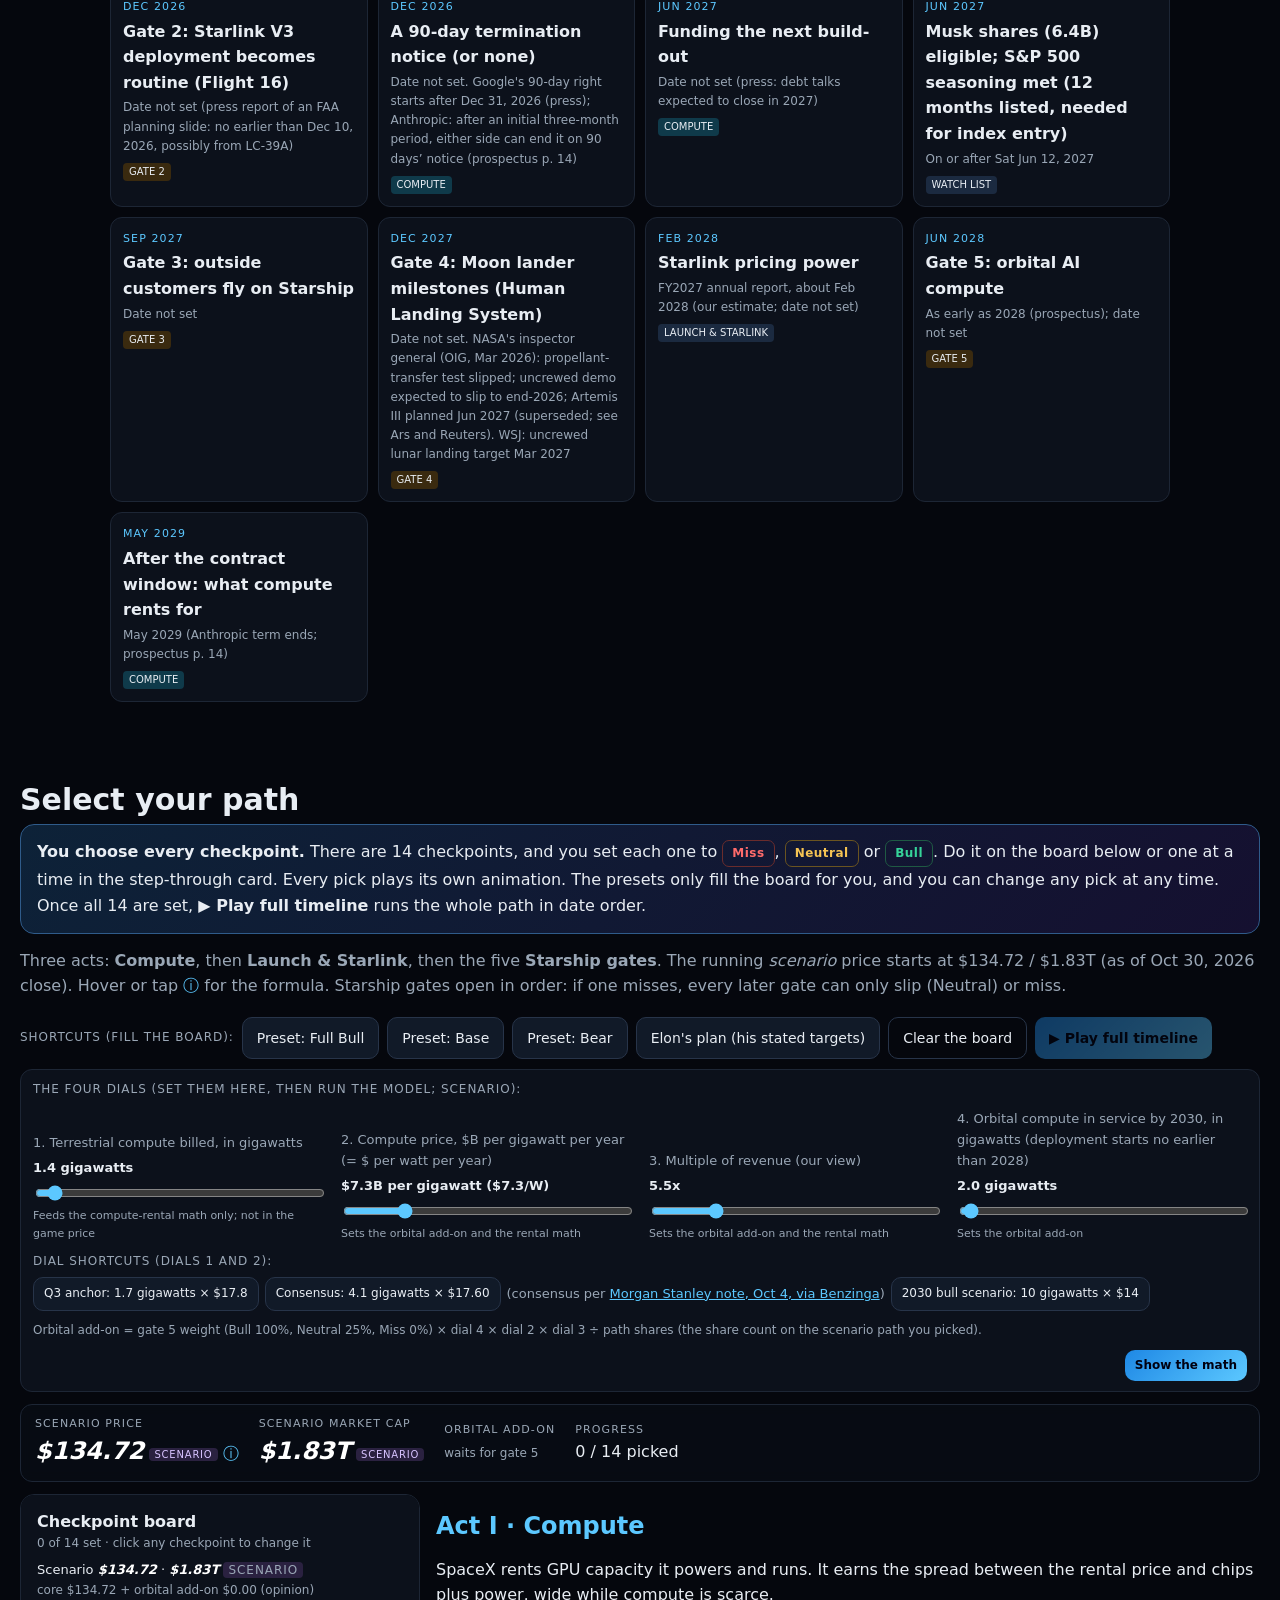
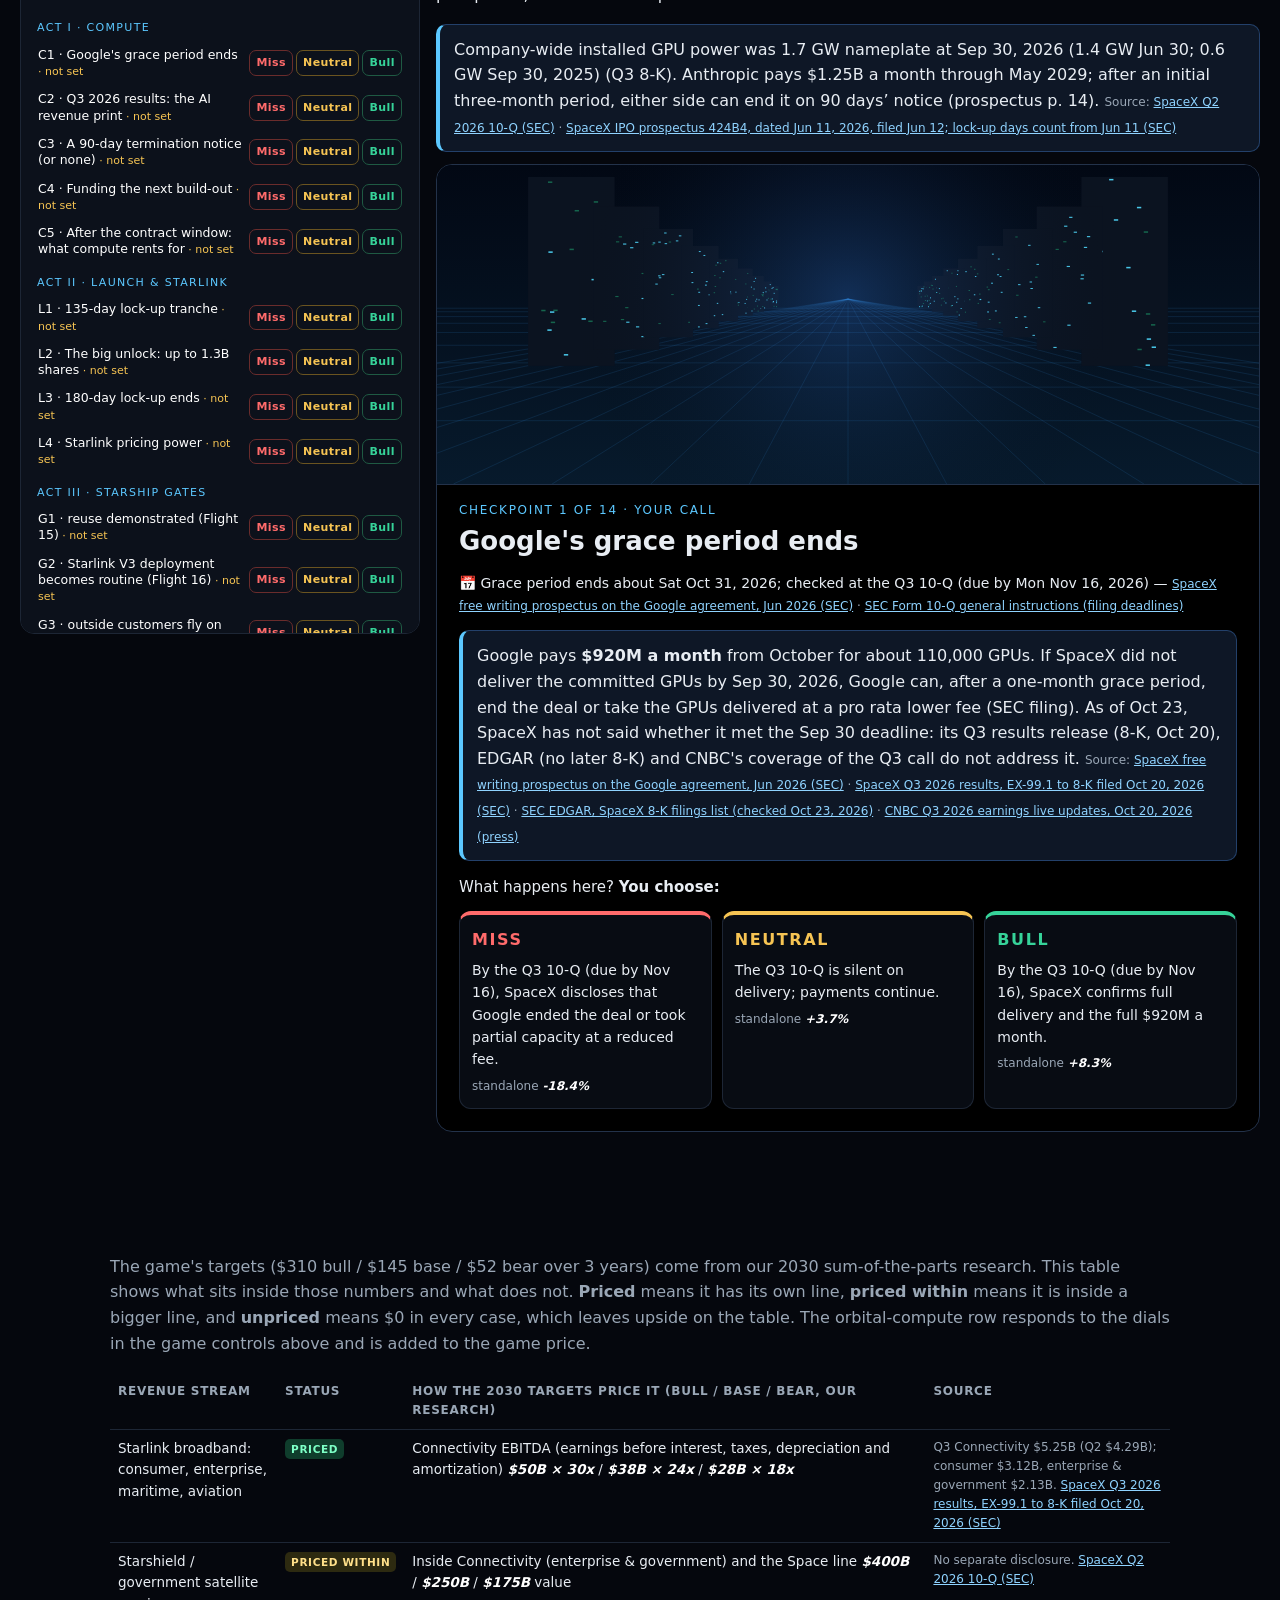
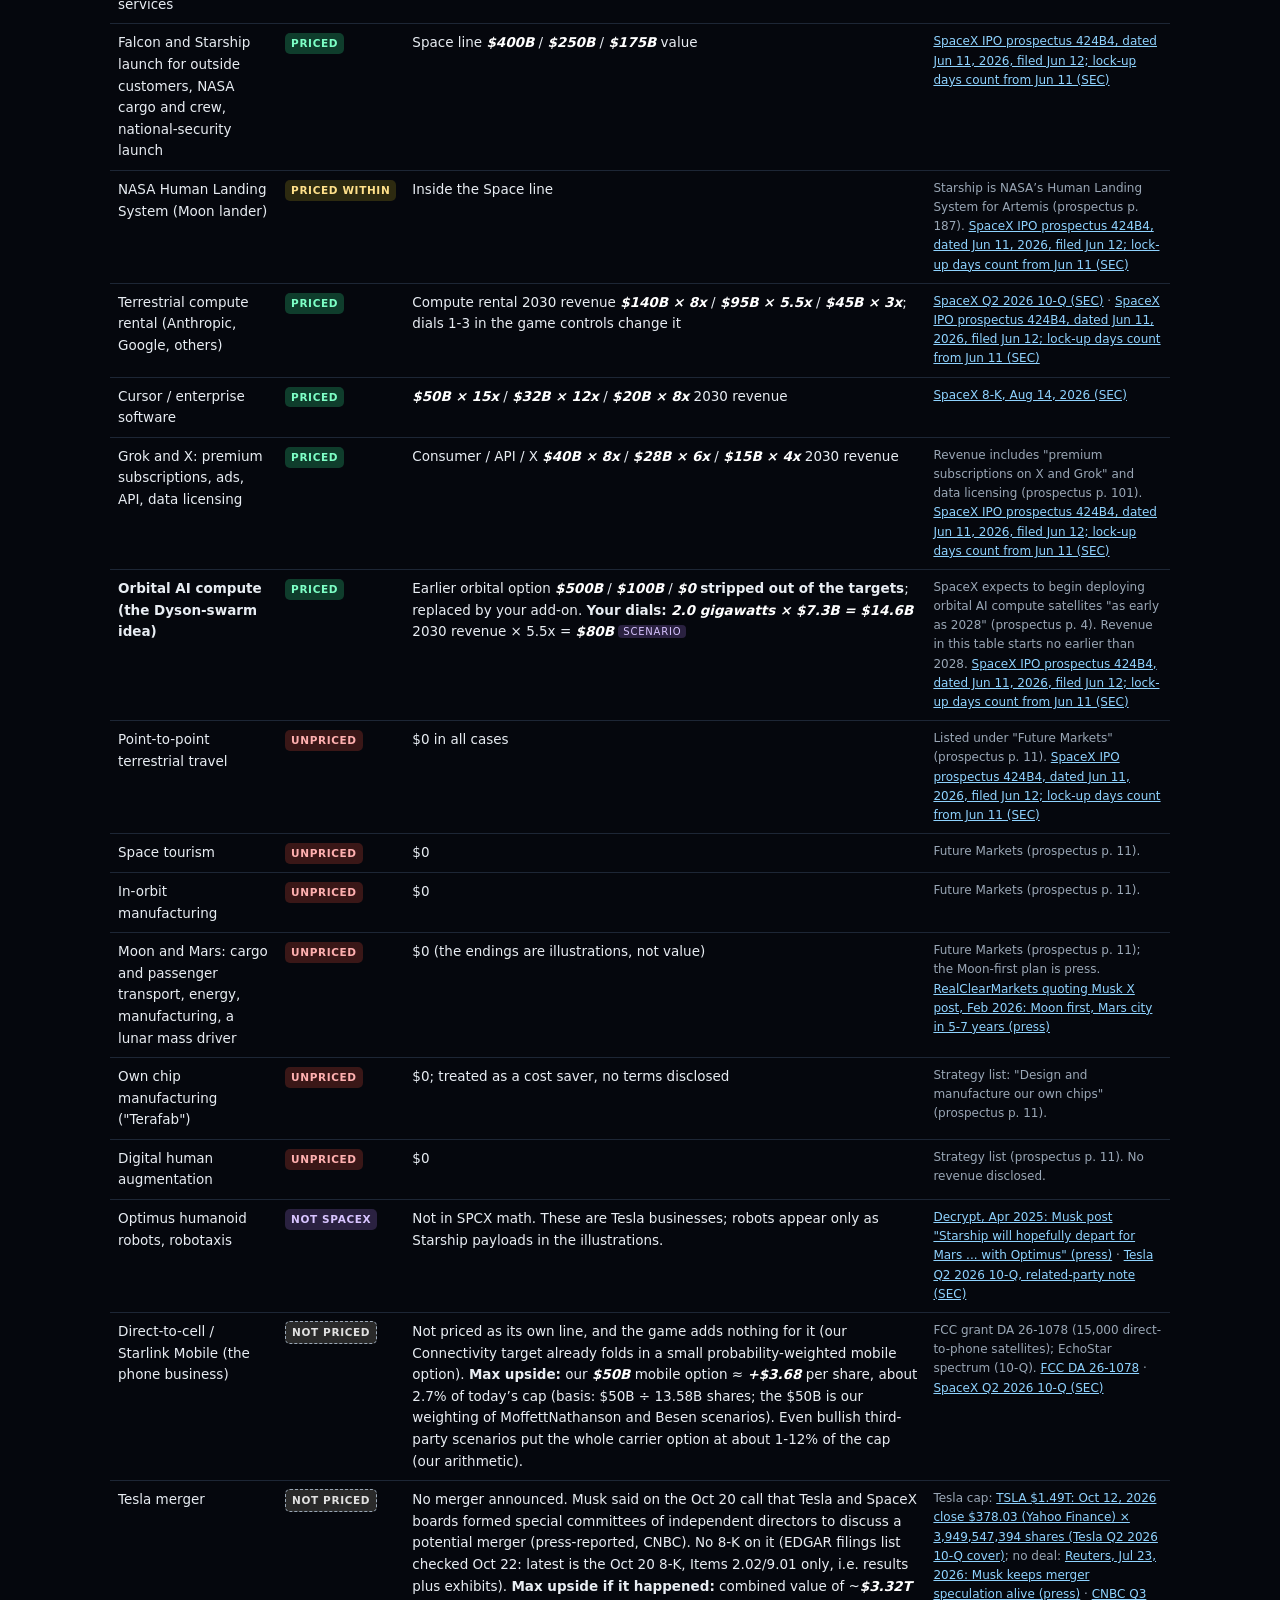
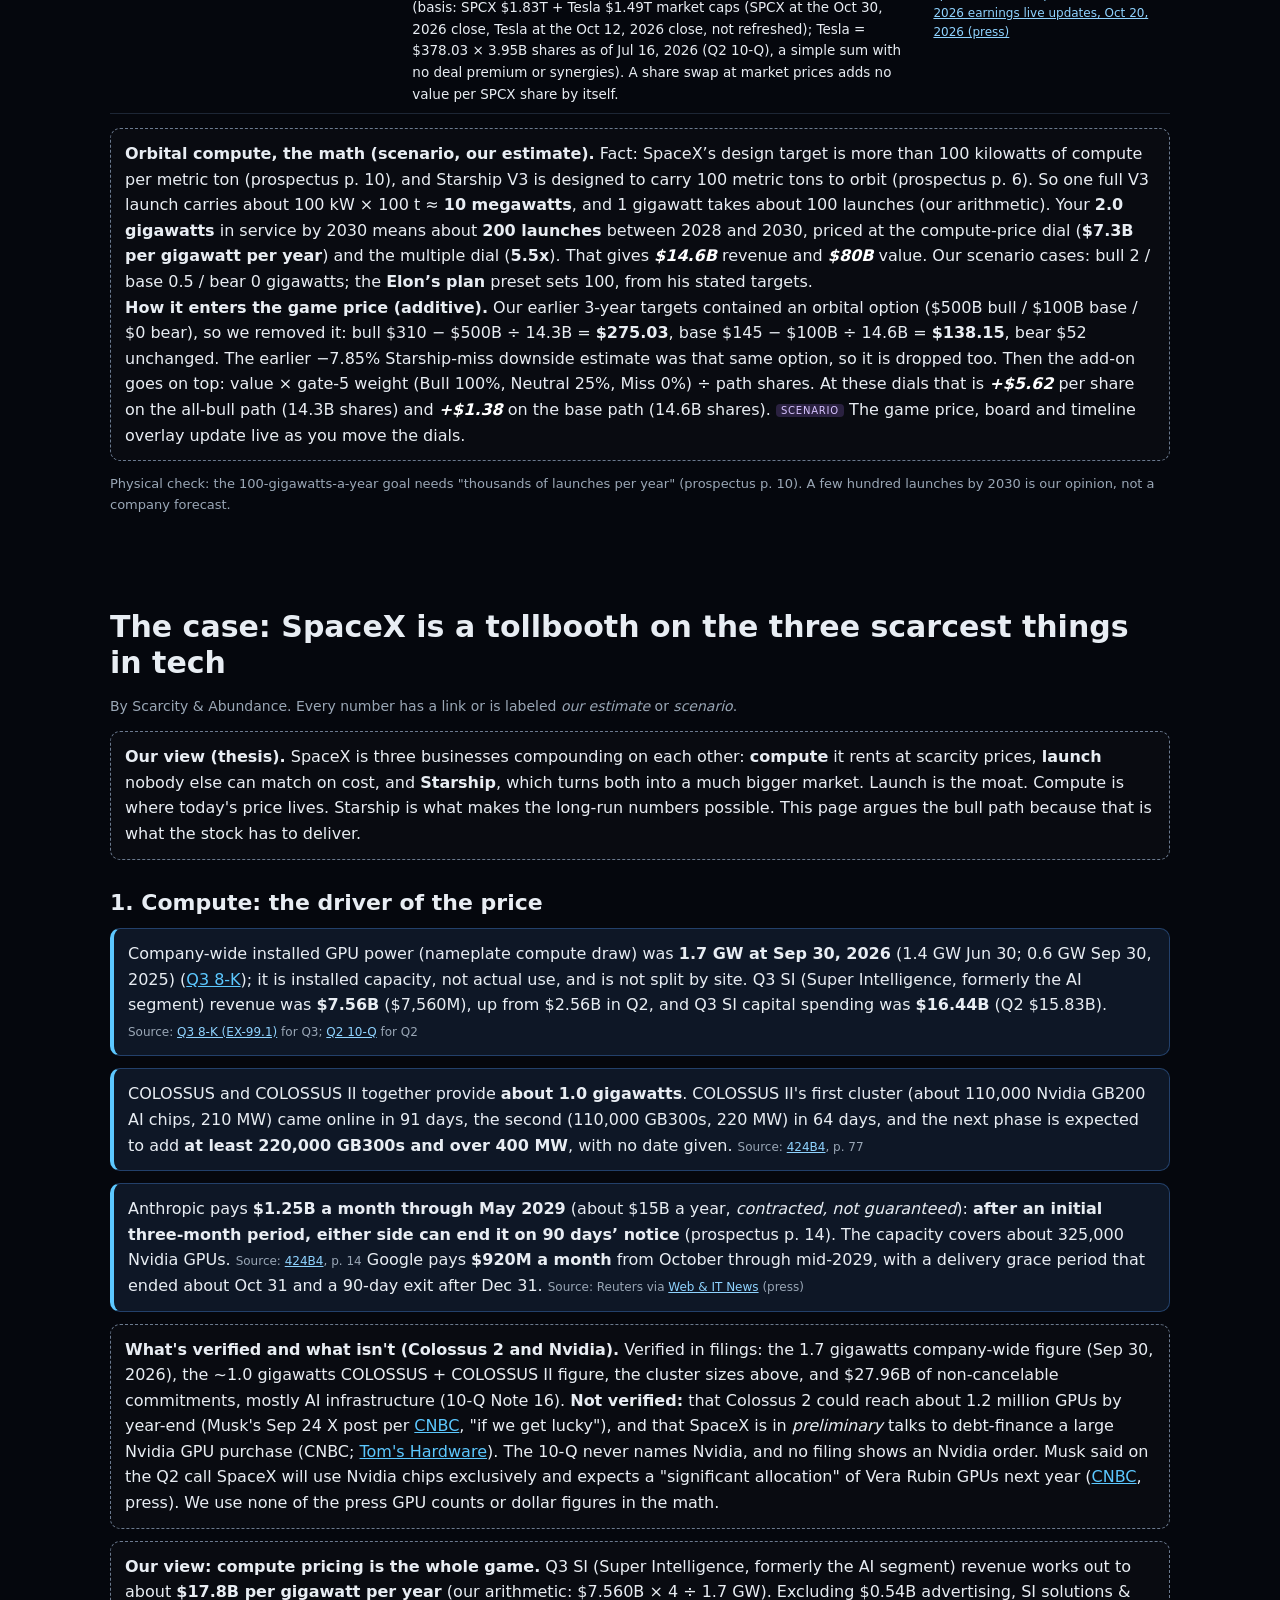
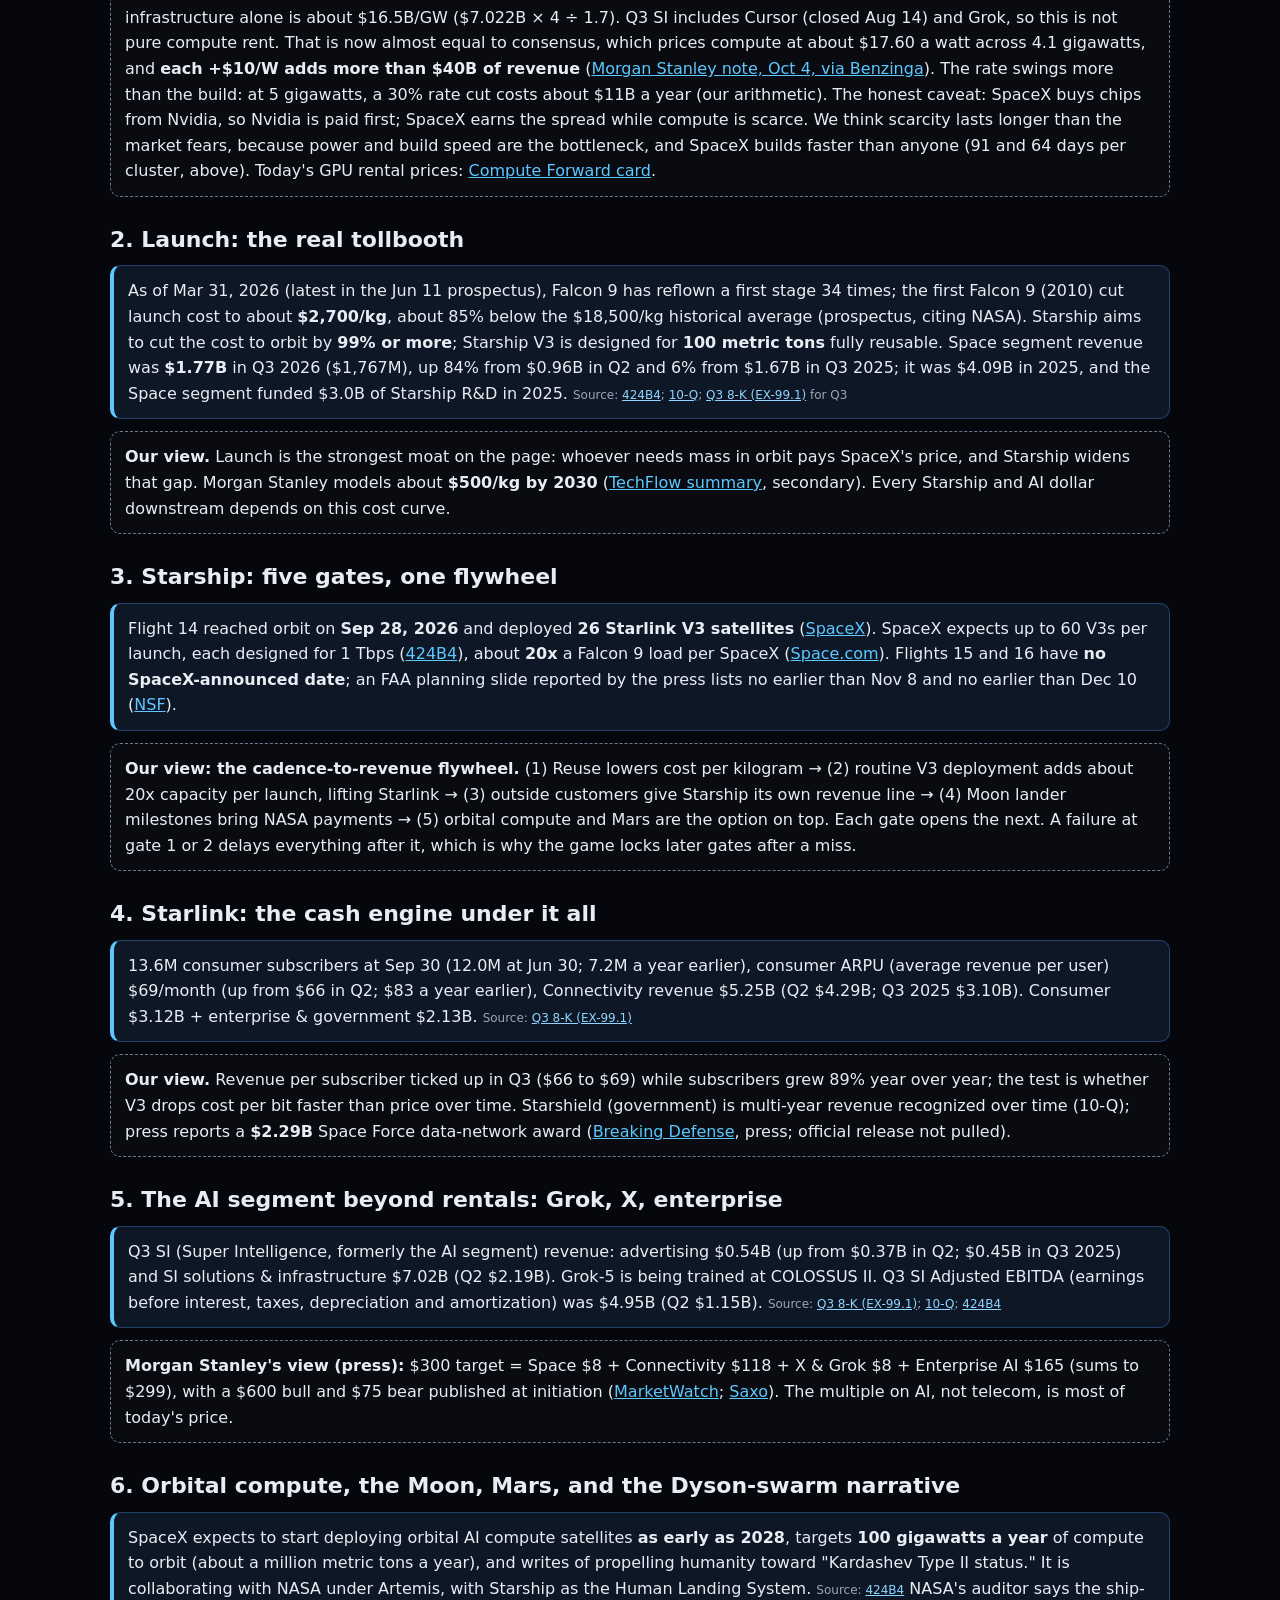
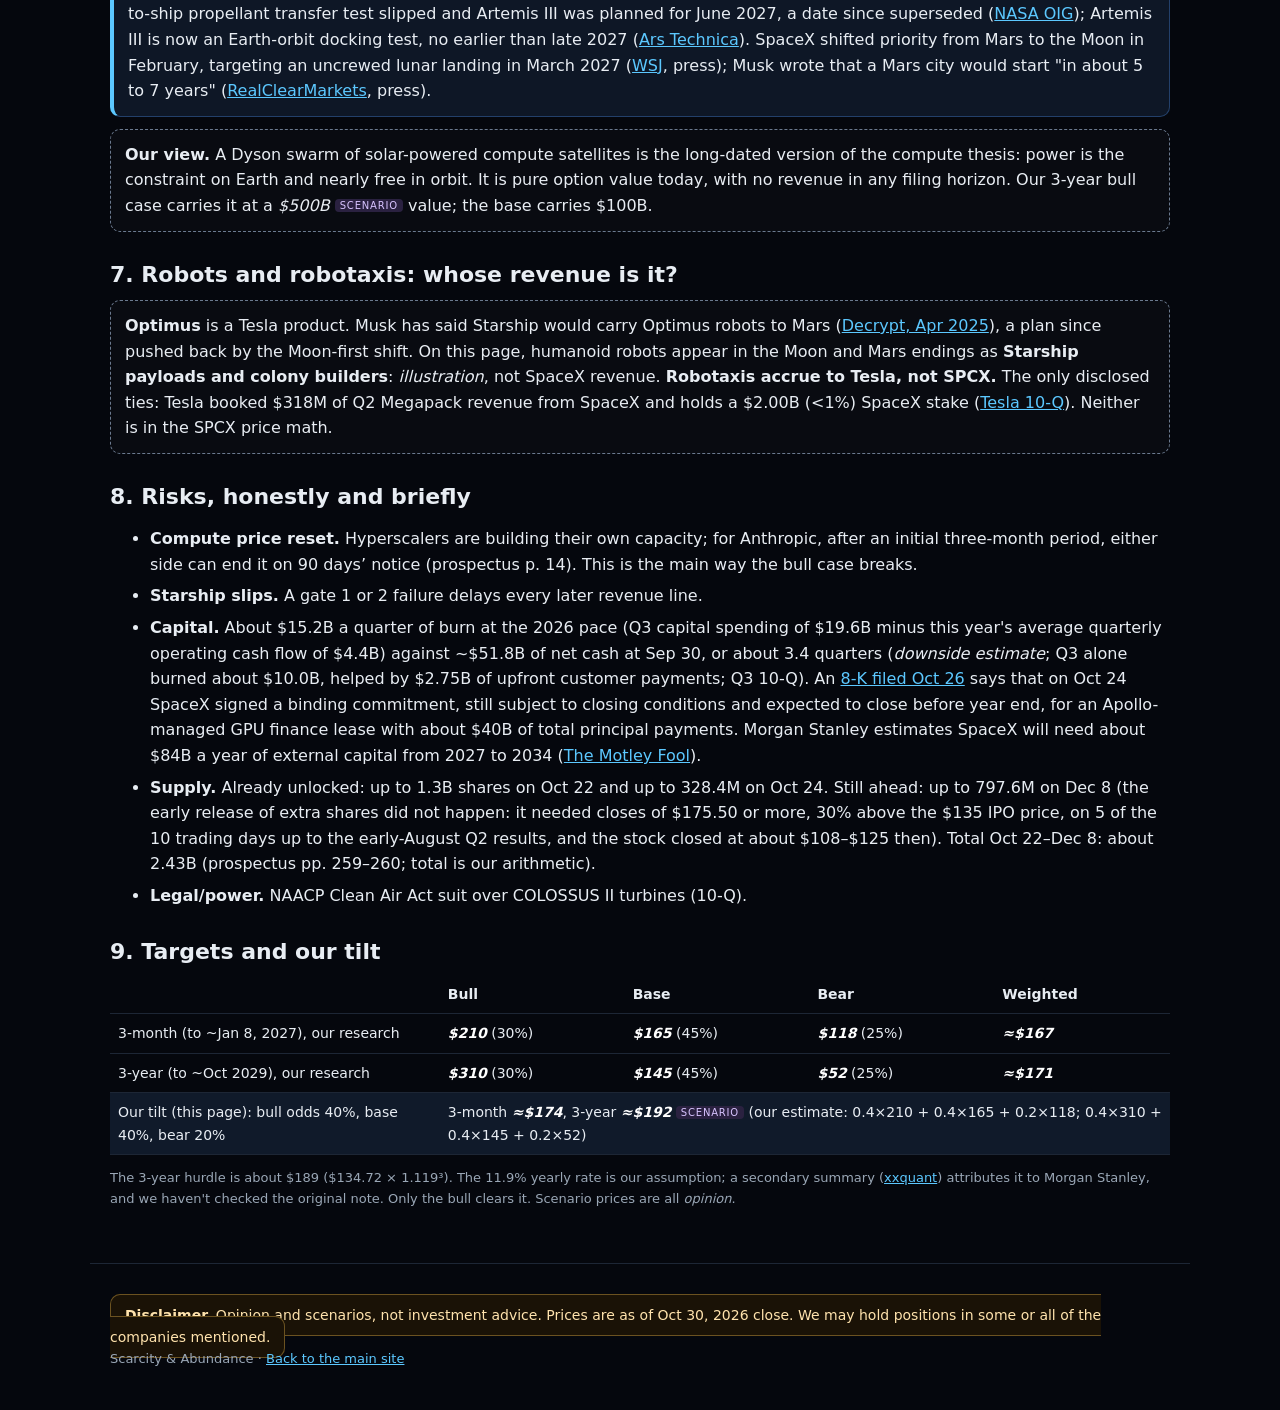
==== commit 72895797: "Wording sweep: drop grading language, explain OIG/GB200; keep #26 numbers" ====
--- a/index.html
+++ b/index.html
@@ -108,7 +108,7 @@
 
   <h3>1. Compute: the driver of the price</h3>
   <div class="card-fact">Company-wide installed GPU power (nameplate compute draw) was <b>1.7 GW at Sep 30, 2026</b> (1.4 GW Jun 30; 0.6 GW Sep 30, 2025) (<a href="https://www.sec.gov/Archives/edgar/data/1181412/000162828026066482/spaceexplorationtechnologi.htm" target="_blank" rel="noopener">Q3 8-K</a>); it is installed capacity, not actual use, and is not split by site. Q3 SI (Super Intelligence, formerly the AI segment) revenue was <b>$7.56B</b> ($7,560M), up from $2.56B in Q2, and Q3 SI capital spending was <b>$16.44B</b> (Q2 $15.83B). <span class="s">Source: <a href="https://www.sec.gov/Archives/edgar/data/1181412/000162828026066482/spaceexplorationtechnologi.htm" target="_blank" rel="noopener">Q3 8-K (EX-99.1)</a> for Q3; <a href="https://www.sec.gov/Archives/edgar/data/1181412/000162828026052535/spcx-20260630.htm" target="_blank" rel="noopener">Q2 10-Q</a> for Q2</span></div>
-  <div class="card-fact">COLOSSUS and COLOSSUS II together provide <b>about 1.0 gigawatts</b>. COLOSSUS II's first cluster (about 110,000 GB200s, 210 MW) came online in 91 days, the second (110,000 GB300s, 220 MW) in 64 days, and the next phase is expected to add <b>at least 220,000 GB300s and over 400 MW</b>, with no date given. <span class="s">Source: <a href="https://www.sec.gov/Archives/edgar/data/1181412/000162828026042639/spaceexplorationtechnologi.htm" target="_blank" rel="noopener">424B4</a>, p. 77</span></div>
+  <div class="card-fact">COLOSSUS and COLOSSUS II together provide <b>about 1.0 gigawatts</b>. COLOSSUS II's first cluster (about 110,000 Nvidia GB200 AI chips, 210 MW) came online in 91 days, the second (110,000 GB300s, 220 MW) in 64 days, and the next phase is expected to add <b>at least 220,000 GB300s and over 400 MW</b>, with no date given. <span class="s">Source: <a href="https://www.sec.gov/Archives/edgar/data/1181412/000162828026042639/spaceexplorationtechnologi.htm" target="_blank" rel="noopener">424B4</a>, p. 77</span></div>
   <div class="card-fact">Anthropic pays <b>$1.25B a month through May 2029</b> (about $15B a year, <i>contracted, not guaranteed</i>): <b>after an initial three-month period, either side can end it on 90 days’ notice</b> (prospectus p. 14). The capacity covers about 325,000 Nvidia GPUs. <span class="s">Source: <a href="https://www.sec.gov/Archives/edgar/data/1181412/000162828026042639/spaceexplorationtechnologi.htm" target="_blank" rel="noopener">424B4</a>, p. 14</span> Google pays <b>$920M a month</b> from October through mid-2029, with a delivery grace period that ended about Oct 31 and a 90-day exit after Dec 31. <span class="s">Source: Reuters via <a href="https://www.webanditnews.com/2026/10/09/spacexs-29-billion-google-compute-pact-faces-early-tests-as-orbital-ai-ambitions-loom/" target="_blank" rel="noopener">Web &amp; IT News</a> (press)</span></div>
   <div class="card-op"><b>What's verified and what isn't (Colossus 2 and Nvidia).</b> Verified in filings: the 1.7 gigawatts company-wide figure (Sep 30, 2026), the ~1.0 gigawatts COLOSSUS + COLOSSUS II figure, the cluster sizes above, and $27.96B of non-cancelable commitments, mostly AI infrastructure (10-Q Note 16). <b>Not verified:</b> that Colossus 2 could reach about 1.2 million GPUs by year-end (Musk's Sep 24 X post per <a href="https://www.cnbc.com/2026/10/07/spacex-nvidia-chips-apollo-financing.html" target="_blank" rel="noopener">CNBC</a>, "if we get lucky"), and that SpaceX is in <i>preliminary</i> talks to debt-finance a large Nvidia GPU purchase (CNBC; <a href="https://www.tomshardware.com/tech-industry/artificial-intelligence/spacex-reportedly-seeking-usd40-billion-debt-package-for-nvidia-ai-hardware-massive-raise-could-fund-roughly-360-000-vera-rubin-gpus-across-5-000-nvl72-racks" target="_blank" rel="noopener">Tom's Hardware</a>). The 10-Q never names Nvidia, and no filing shows an Nvidia order. Musk said on the Q2 call SpaceX will use Nvidia chips exclusively and expects a "significant allocation" of Vera Rubin GPUs next year (<a href="https://www.cnbc.com/2026/08/14/nvidia-discloses-21-billion-stake-in-spacex-at-end-of-second-quarter.html" target="_blank" rel="noopener">CNBC</a>, press). We use none of the press GPU counts or dollar figures in the math.</div>
   <div class="card-op"><b>Our view: compute pricing is the whole game.</b> Q3 SI (Super Intelligence, formerly the AI segment) revenue works out to about <b>$17.8B per gigawatt per year</b> (our arithmetic: $7.560B × 4 ÷ 1.7 GW). Excluding $0.54B advertising, SI solutions &amp; infrastructure alone is about $16.5B/GW ($7.022B × 4 ÷ 1.7). Q3 SI includes Cursor (closed Aug 14) and Grok, so this is not pure compute rent. That is now almost equal to consensus, which prices compute at about $17.60 a watt across 4.1 gigawatts, and <b>each +$10/W adds more than $40B of revenue</b> (<a href="https://www.benzinga.com/analyst-stock-ratings/reiteration/26/10/62166196/spacex-is-cheap-and-getting-cheaper-morgan-stanley-says" target="_blank" rel="noopener">Morgan Stanley note, Oct 4, via Benzinga</a>). The rate swings more than the build: at 5 gigawatts, a 30% rate cut costs about $11B a year (our arithmetic). The honest caveat: SpaceX buys chips from Nvidia, so Nvidia is paid first; SpaceX earns the spread while compute is scarce. We think scarcity lasts longer than the market fears, because power and build speed are the bottleneck, and SpaceX builds faster than anyone (91 and 64 days per cluster, above). Today's GPU rental prices: <a href="https://jsheppard8989.github.io/ai-finance-tech-dashboard/#compute-forward-widget" target="_blank" rel="noopener">Compute Forward card</a>.</div>
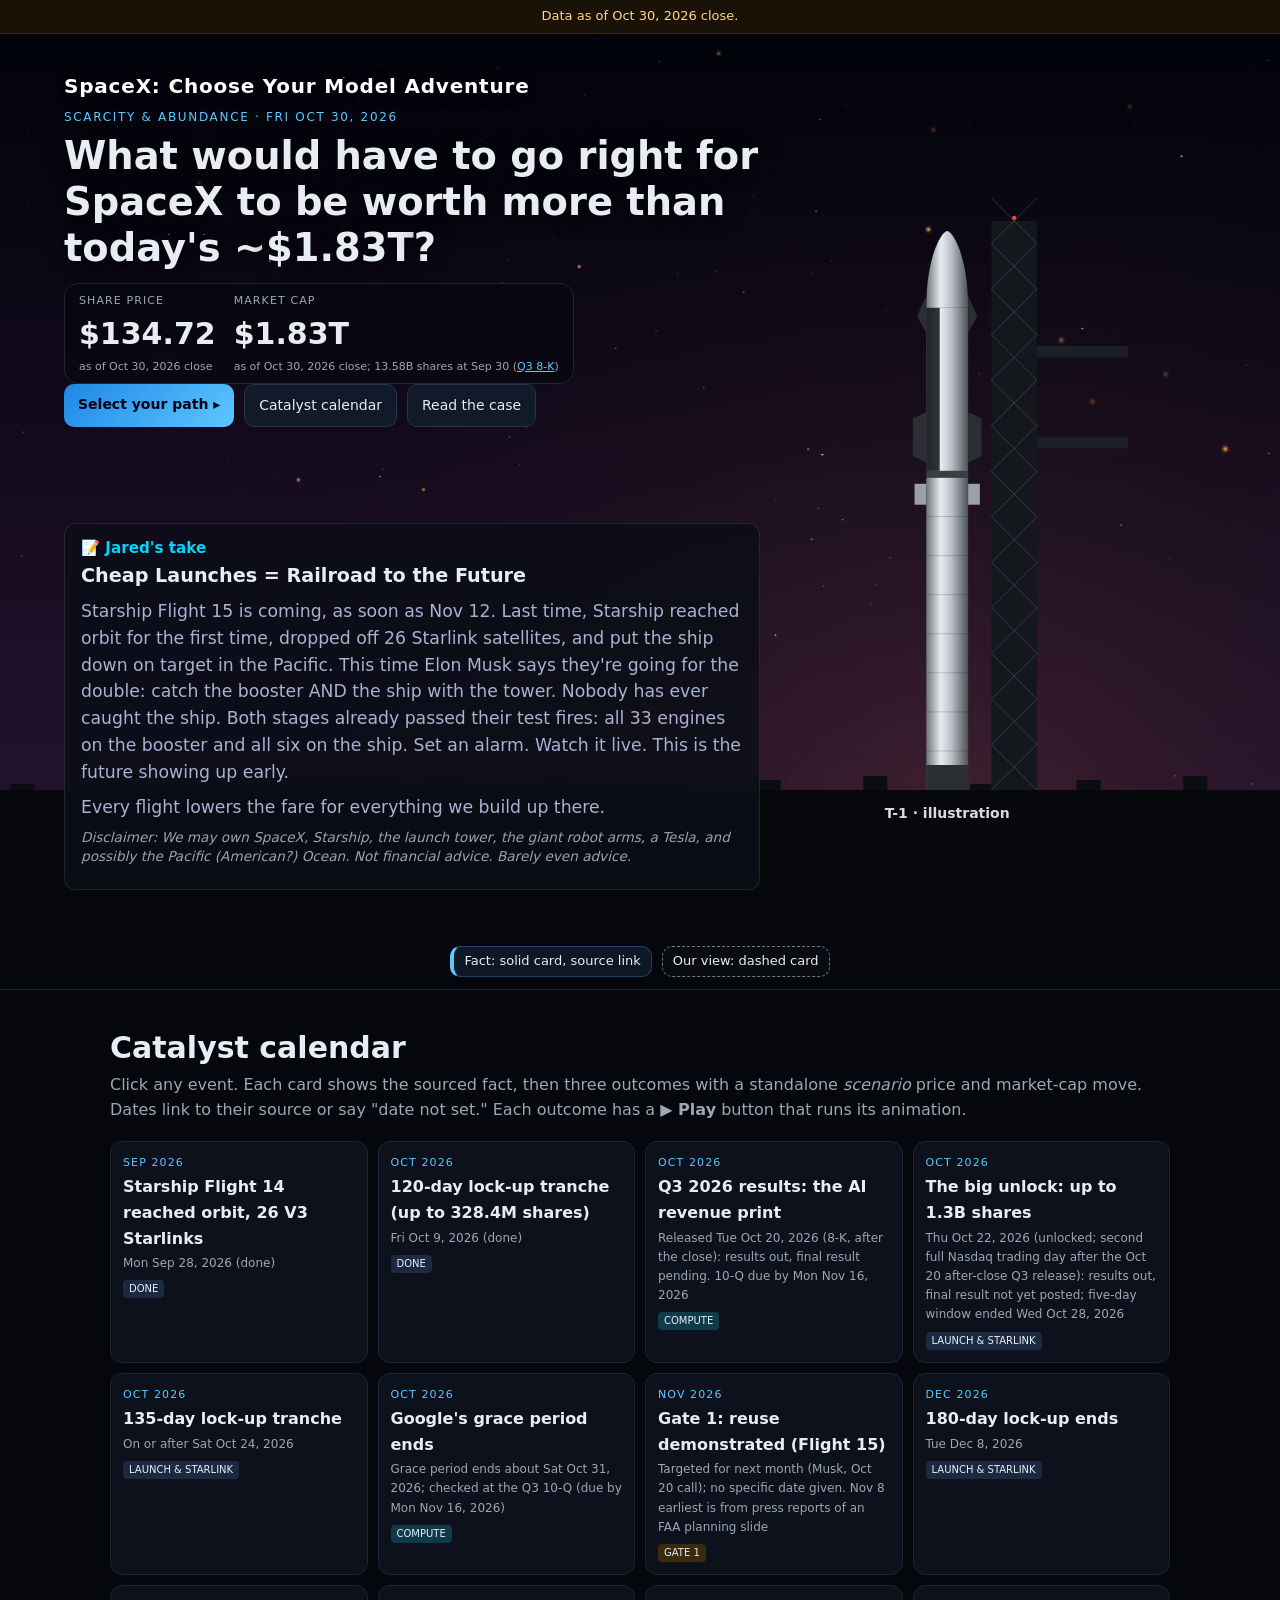
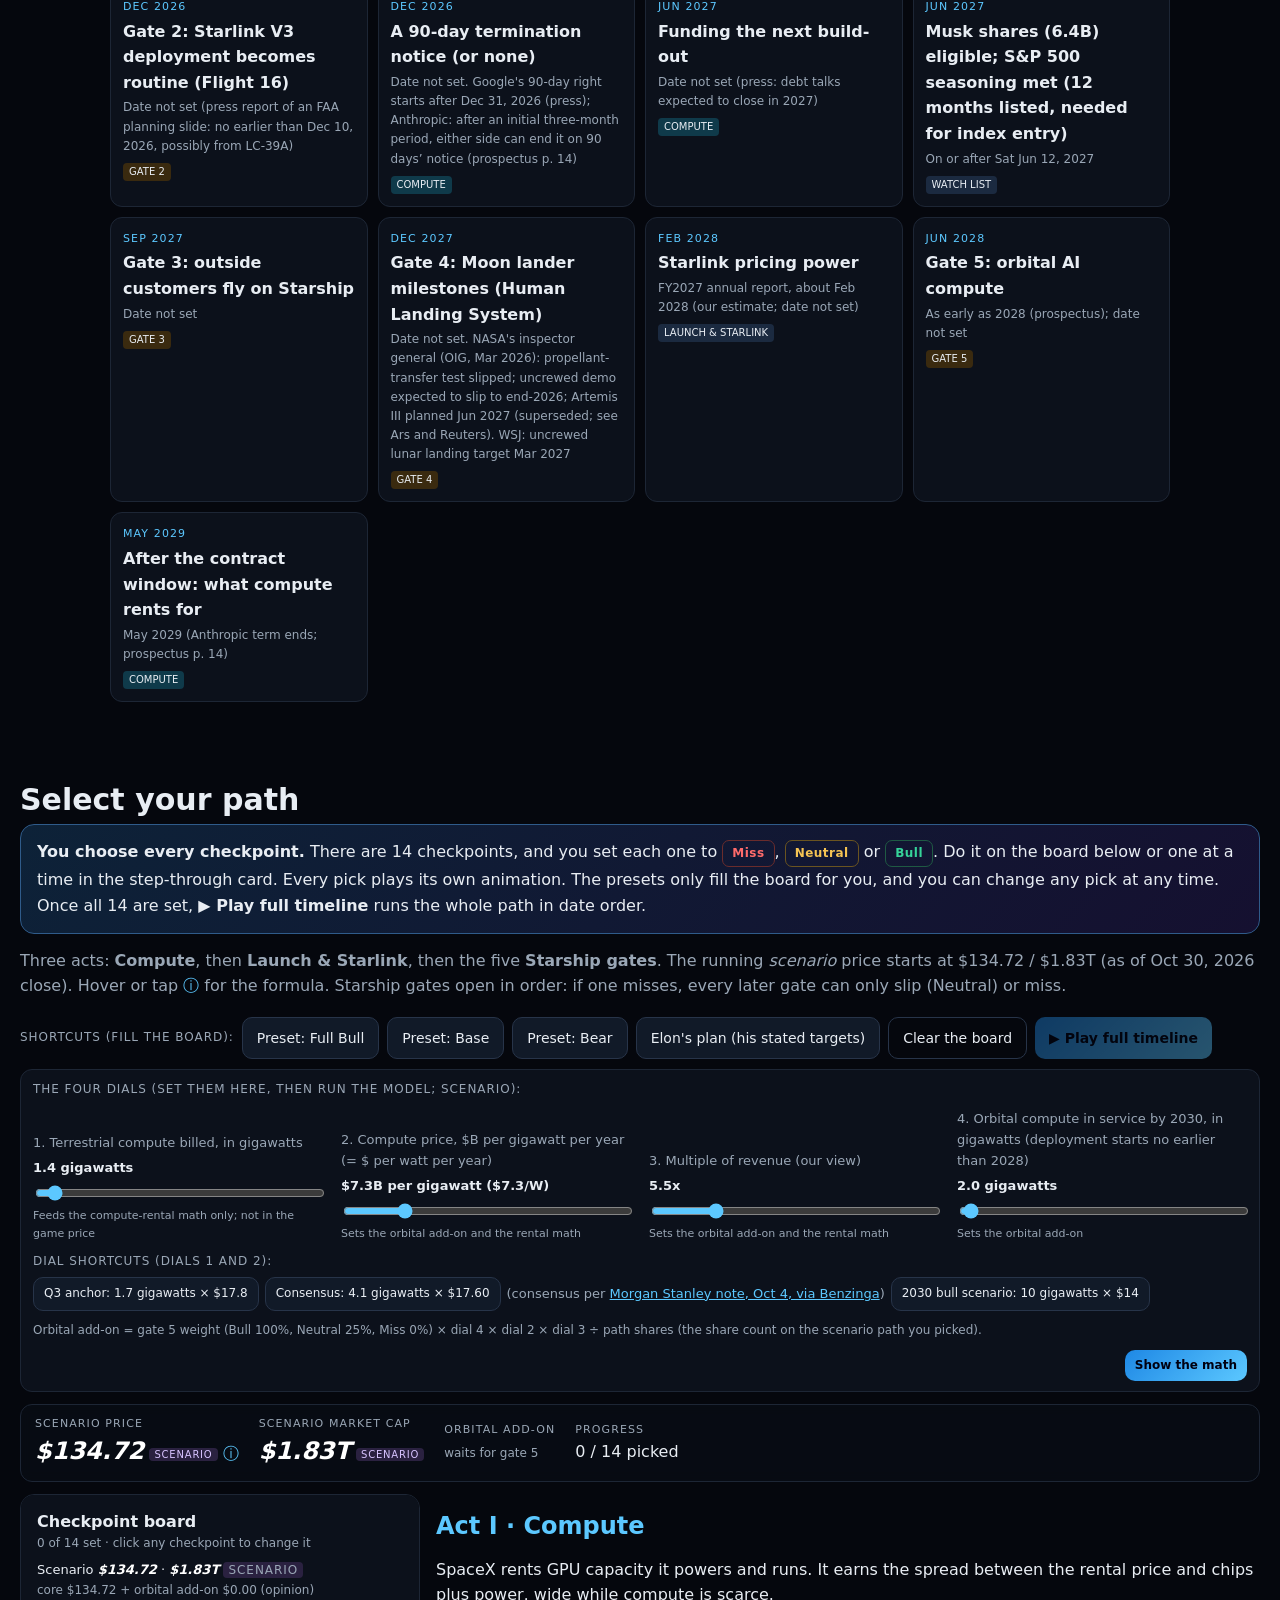
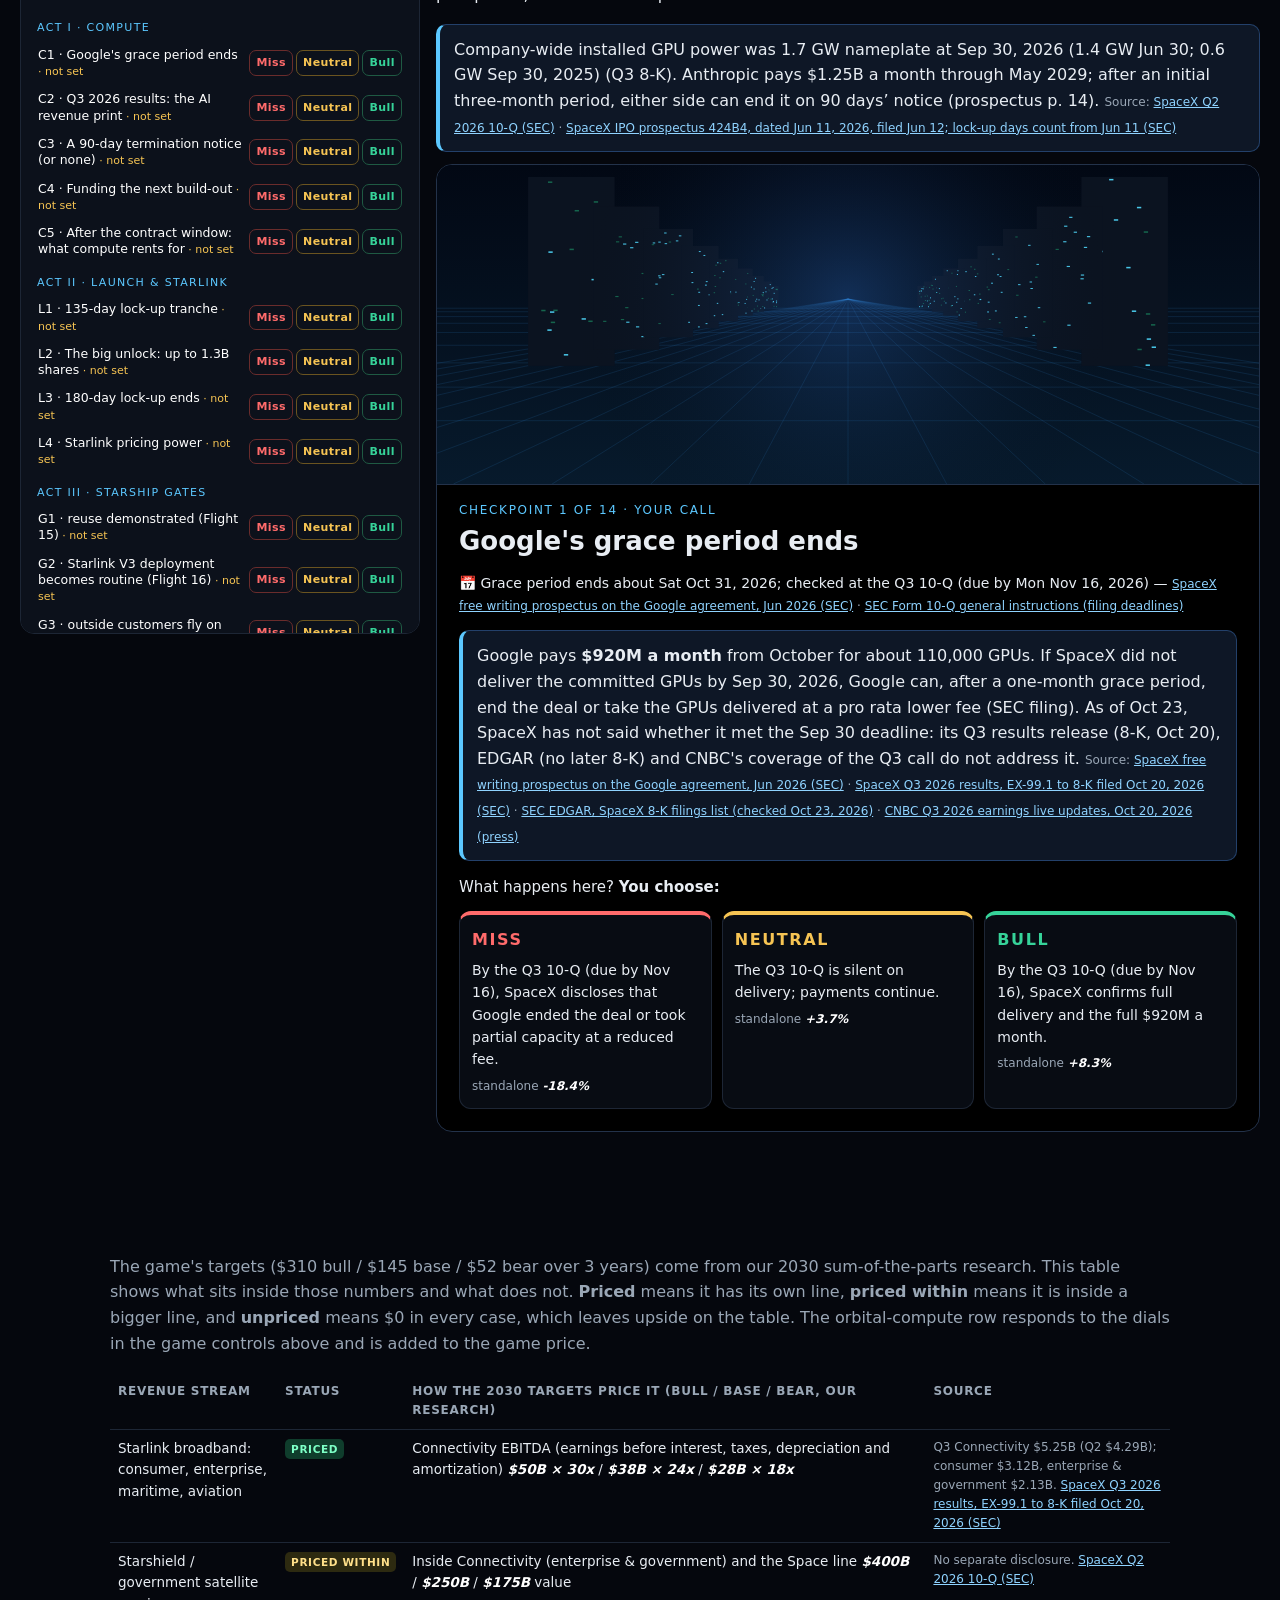
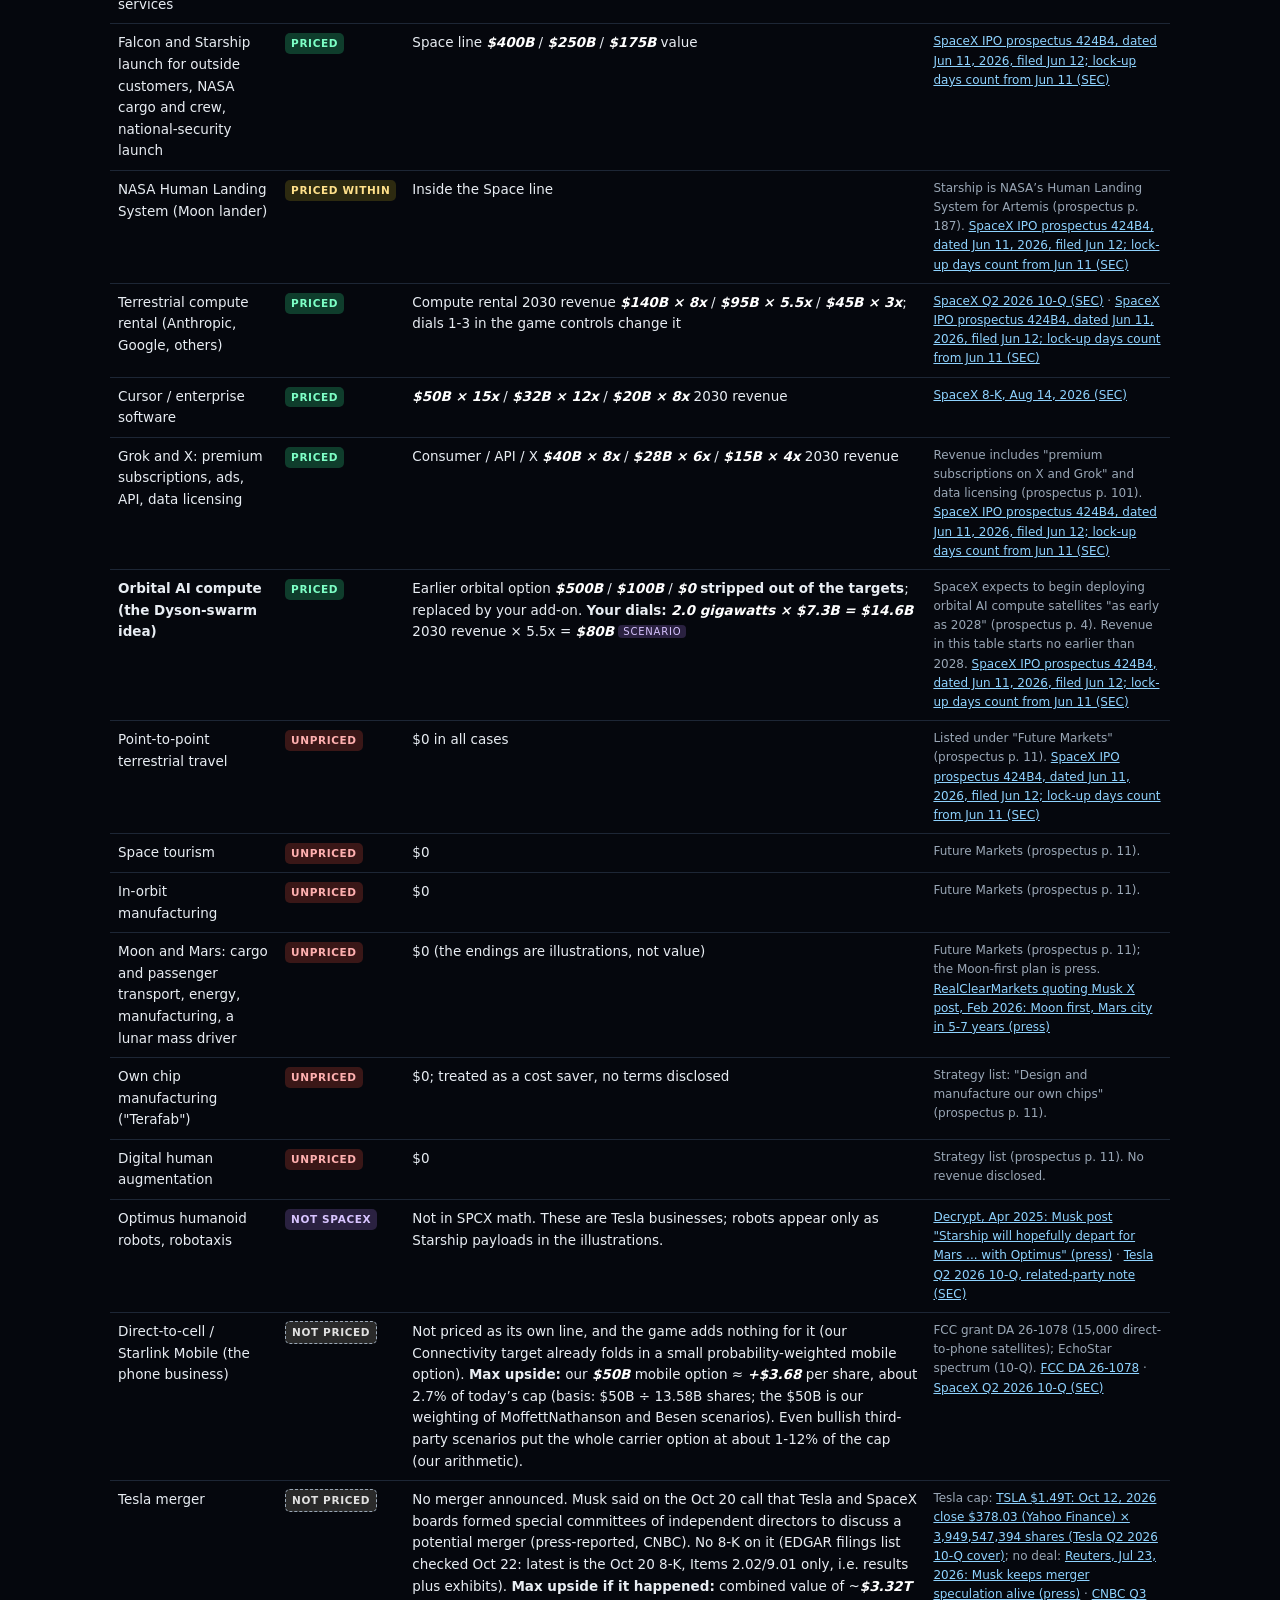
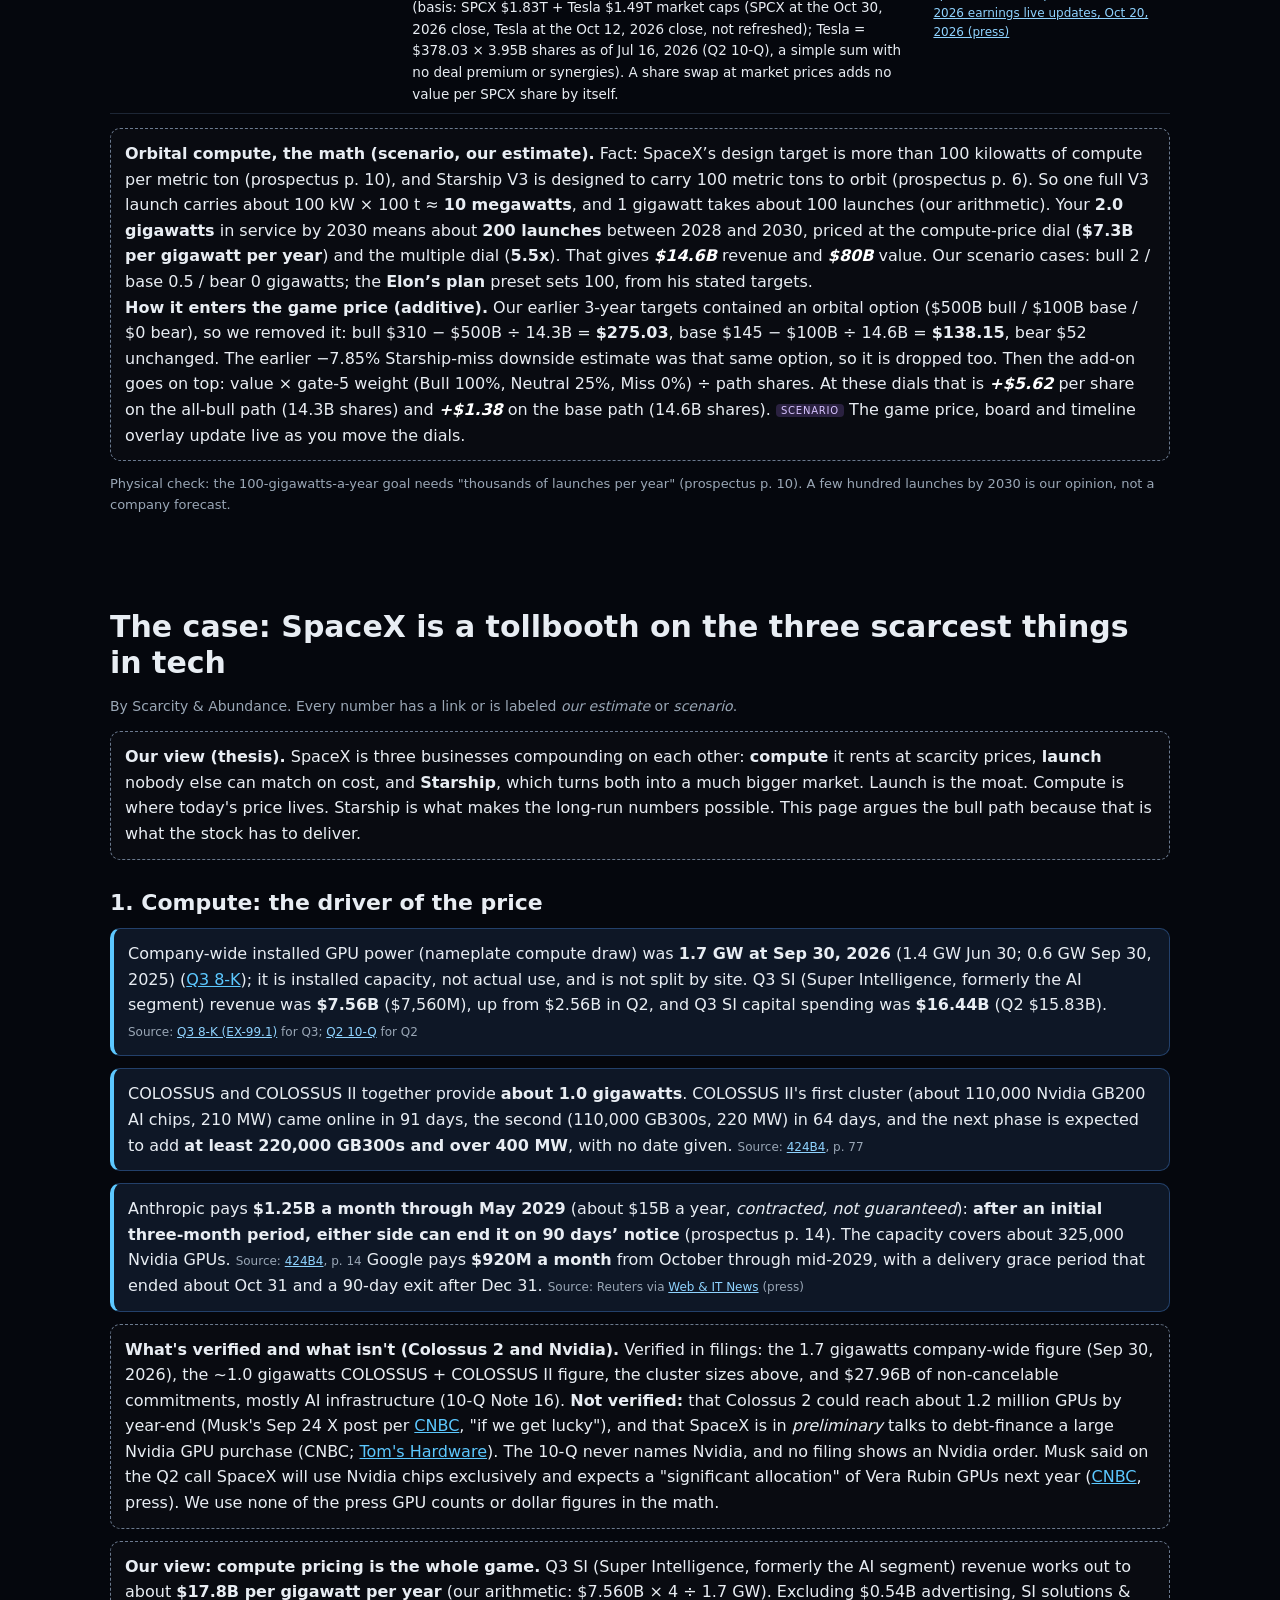
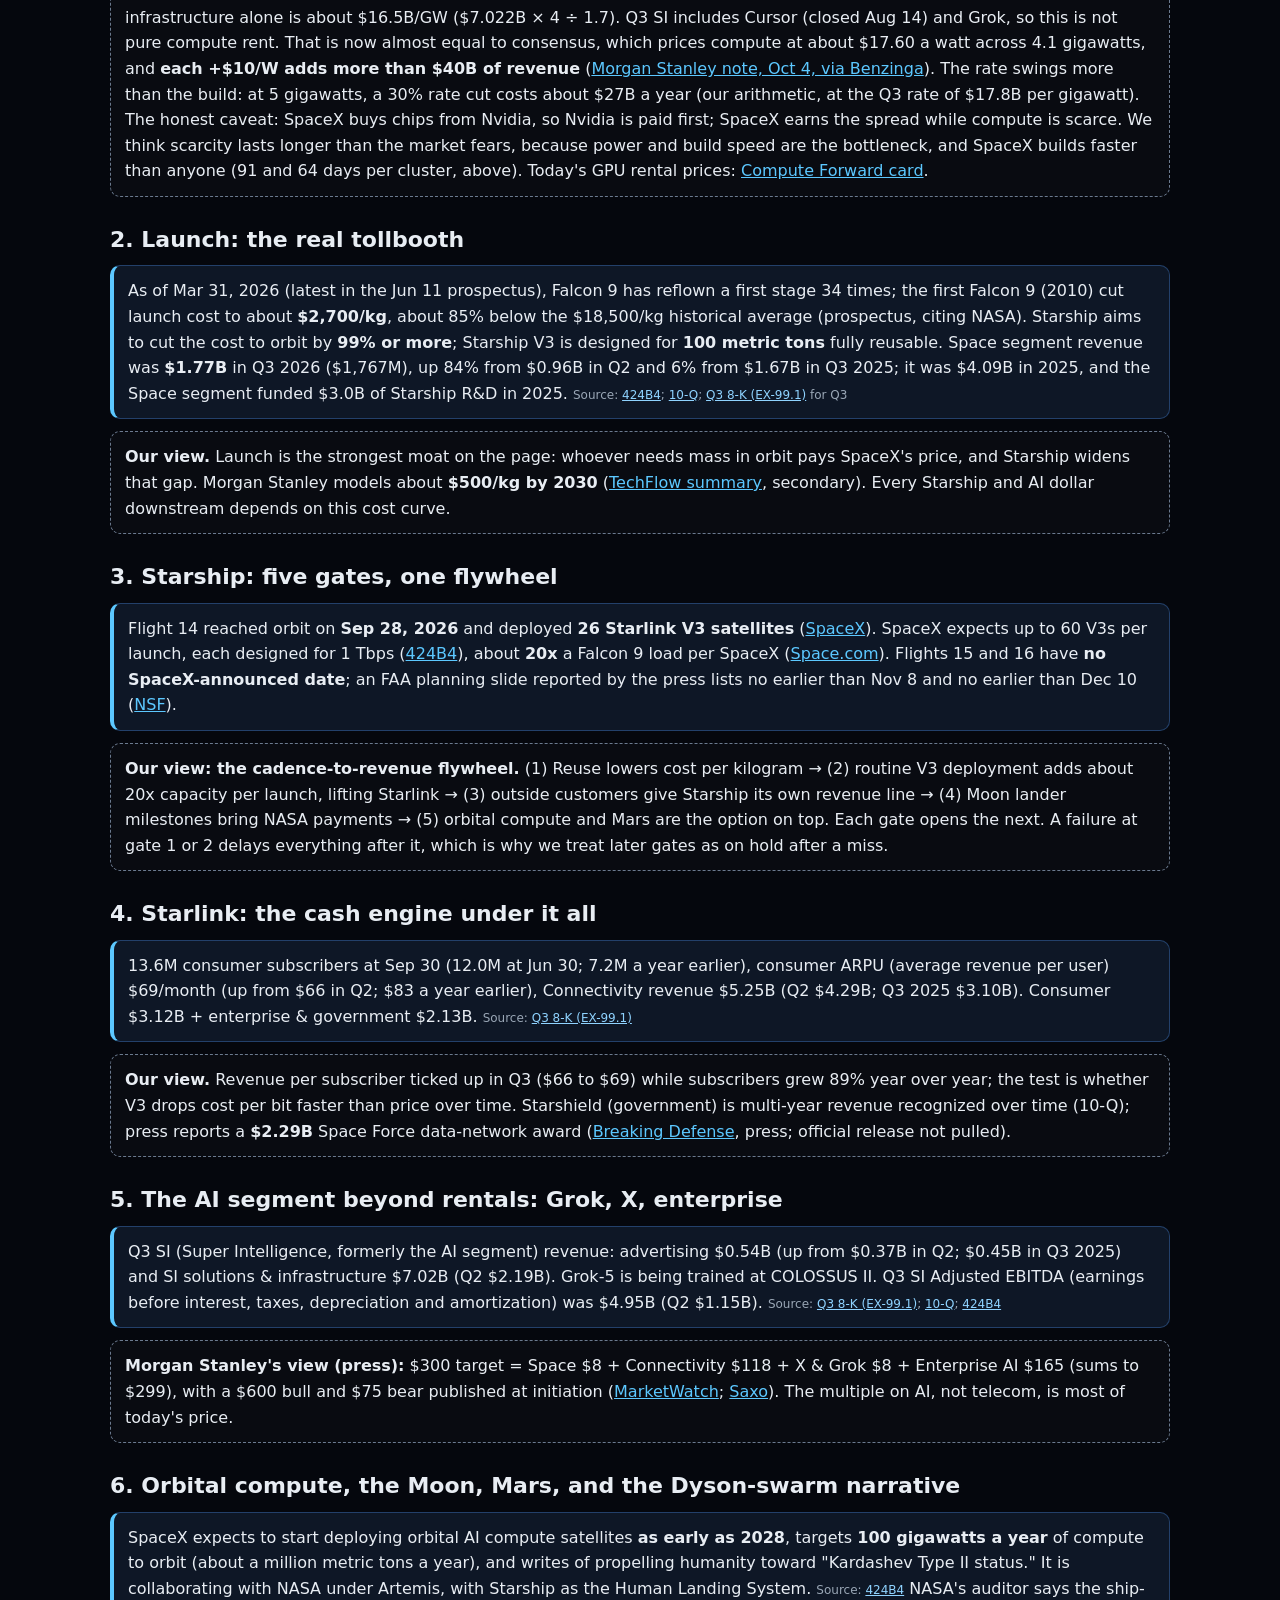
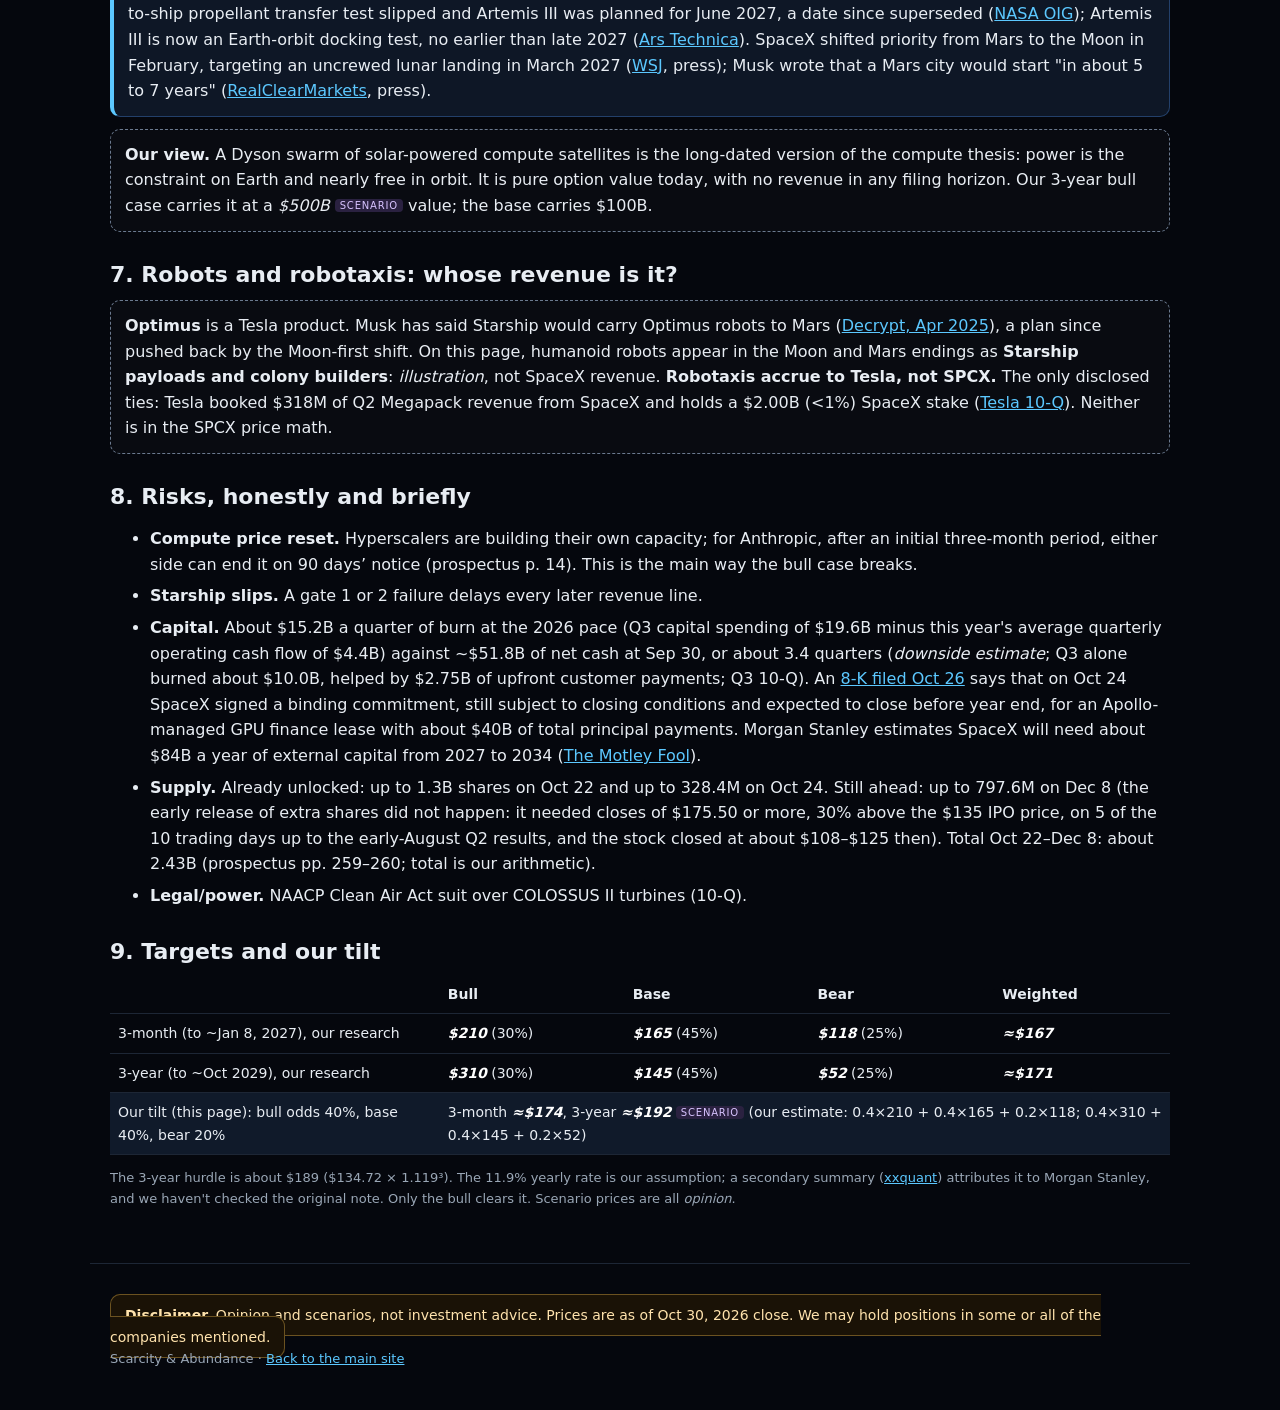
==== commit f9d76c56: "Update rate-cut cost and gate wording" ====
--- a/index.html
+++ b/index.html
@@ -111,7 +111,7 @@
   <div class="card-fact">COLOSSUS and COLOSSUS II together provide <b>about 1.0 gigawatts</b>. COLOSSUS II's first cluster (about 110,000 Nvidia GB200 AI chips, 210 MW) came online in 91 days, the second (110,000 GB300s, 220 MW) in 64 days, and the next phase is expected to add <b>at least 220,000 GB300s and over 400 MW</b>, with no date given. <span class="s">Source: <a href="https://www.sec.gov/Archives/edgar/data/1181412/000162828026042639/spaceexplorationtechnologi.htm" target="_blank" rel="noopener">424B4</a>, p. 77</span></div>
   <div class="card-fact">Anthropic pays <b>$1.25B a month through May 2029</b> (about $15B a year, <i>contracted, not guaranteed</i>): <b>after an initial three-month period, either side can end it on 90 days’ notice</b> (prospectus p. 14). The capacity covers about 325,000 Nvidia GPUs. <span class="s">Source: <a href="https://www.sec.gov/Archives/edgar/data/1181412/000162828026042639/spaceexplorationtechnologi.htm" target="_blank" rel="noopener">424B4</a>, p. 14</span> Google pays <b>$920M a month</b> from October through mid-2029, with a delivery grace period that ended about Oct 31 and a 90-day exit after Dec 31. <span class="s">Source: Reuters via <a href="https://www.webanditnews.com/2026/10/09/spacexs-29-billion-google-compute-pact-faces-early-tests-as-orbital-ai-ambitions-loom/" target="_blank" rel="noopener">Web &amp; IT News</a> (press)</span></div>
   <div class="card-op"><b>What's verified and what isn't (Colossus 2 and Nvidia).</b> Verified in filings: the 1.7 gigawatts company-wide figure (Sep 30, 2026), the ~1.0 gigawatts COLOSSUS + COLOSSUS II figure, the cluster sizes above, and $27.96B of non-cancelable commitments, mostly AI infrastructure (10-Q Note 16). <b>Not verified:</b> that Colossus 2 could reach about 1.2 million GPUs by year-end (Musk's Sep 24 X post per <a href="https://www.cnbc.com/2026/10/07/spacex-nvidia-chips-apollo-financing.html" target="_blank" rel="noopener">CNBC</a>, "if we get lucky"), and that SpaceX is in <i>preliminary</i> talks to debt-finance a large Nvidia GPU purchase (CNBC; <a href="https://www.tomshardware.com/tech-industry/artificial-intelligence/spacex-reportedly-seeking-usd40-billion-debt-package-for-nvidia-ai-hardware-massive-raise-could-fund-roughly-360-000-vera-rubin-gpus-across-5-000-nvl72-racks" target="_blank" rel="noopener">Tom's Hardware</a>). The 10-Q never names Nvidia, and no filing shows an Nvidia order. Musk said on the Q2 call SpaceX will use Nvidia chips exclusively and expects a "significant allocation" of Vera Rubin GPUs next year (<a href="https://www.cnbc.com/2026/08/14/nvidia-discloses-21-billion-stake-in-spacex-at-end-of-second-quarter.html" target="_blank" rel="noopener">CNBC</a>, press). We use none of the press GPU counts or dollar figures in the math.</div>
-  <div class="card-op"><b>Our view: compute pricing is the whole game.</b> Q3 SI (Super Intelligence, formerly the AI segment) revenue works out to about <b>$17.8B per gigawatt per year</b> (our arithmetic: $7.560B × 4 ÷ 1.7 GW). Excluding $0.54B advertising, SI solutions &amp; infrastructure alone is about $16.5B/GW ($7.022B × 4 ÷ 1.7). Q3 SI includes Cursor (closed Aug 14) and Grok, so this is not pure compute rent. That is now almost equal to consensus, which prices compute at about $17.60 a watt across 4.1 gigawatts, and <b>each +$10/W adds more than $40B of revenue</b> (<a href="https://www.benzinga.com/analyst-stock-ratings/reiteration/26/10/62166196/spacex-is-cheap-and-getting-cheaper-morgan-stanley-says" target="_blank" rel="noopener">Morgan Stanley note, Oct 4, via Benzinga</a>). The rate swings more than the build: at 5 gigawatts, a 30% rate cut costs about $11B a year (our arithmetic). The honest caveat: SpaceX buys chips from Nvidia, so Nvidia is paid first; SpaceX earns the spread while compute is scarce. We think scarcity lasts longer than the market fears, because power and build speed are the bottleneck, and SpaceX builds faster than anyone (91 and 64 days per cluster, above). Today's GPU rental prices: <a href="https://jsheppard8989.github.io/ai-finance-tech-dashboard/#compute-forward-widget" target="_blank" rel="noopener">Compute Forward card</a>.</div>
+  <div class="card-op"><b>Our view: compute pricing is the whole game.</b> Q3 SI (Super Intelligence, formerly the AI segment) revenue works out to about <b>$17.8B per gigawatt per year</b> (our arithmetic: $7.560B × 4 ÷ 1.7 GW). Excluding $0.54B advertising, SI solutions &amp; infrastructure alone is about $16.5B/GW ($7.022B × 4 ÷ 1.7). Q3 SI includes Cursor (closed Aug 14) and Grok, so this is not pure compute rent. That is now almost equal to consensus, which prices compute at about $17.60 a watt across 4.1 gigawatts, and <b>each +$10/W adds more than $40B of revenue</b> (<a href="https://www.benzinga.com/analyst-stock-ratings/reiteration/26/10/62166196/spacex-is-cheap-and-getting-cheaper-morgan-stanley-says" target="_blank" rel="noopener">Morgan Stanley note, Oct 4, via Benzinga</a>). The rate swings more than the build: at 5 gigawatts, a 30% rate cut costs about $27B a year (our arithmetic, at the Q3 rate of $17.8B per gigawatt). The honest caveat: SpaceX buys chips from Nvidia, so Nvidia is paid first; SpaceX earns the spread while compute is scarce. We think scarcity lasts longer than the market fears, because power and build speed are the bottleneck, and SpaceX builds faster than anyone (91 and 64 days per cluster, above). Today's GPU rental prices: <a href="https://jsheppard8989.github.io/ai-finance-tech-dashboard/#compute-forward-widget" target="_blank" rel="noopener">Compute Forward card</a>.</div>
 
   <h3>2. Launch: the real tollbooth</h3>
   <div class="card-fact">As of Mar 31, 2026 (latest in the Jun 11 prospectus), Falcon 9 has reflown a first stage 34 times; the first Falcon 9 (2010) cut launch cost to about <b>$2,700/kg</b>, about 85% below the $18,500/kg historical average (prospectus, citing NASA). Starship aims to cut the cost to orbit by <b>99% or more</b>; Starship V3 is designed for <b>100 metric tons</b> fully reusable. Space segment revenue was <b>$1.77B</b> in Q3 2026 ($1,767M), up 84% from $0.96B in Q2 and 6% from $1.67B in Q3 2025; it was $4.09B in 2025, and the Space segment funded $3.0B of Starship R&amp;D in 2025. <span class="s">Source: <a href="https://www.sec.gov/Archives/edgar/data/1181412/000162828026042639/spaceexplorationtechnologi.htm" target="_blank" rel="noopener">424B4</a>; <a href="https://www.sec.gov/Archives/edgar/data/1181412/000162828026052535/spcx-20260630.htm" target="_blank" rel="noopener">10-Q</a>; <a href="https://www.sec.gov/Archives/edgar/data/1181412/000162828026066482/spaceexplorationtechnologi.htm" target="_blank" rel="noopener">Q3 8-K (EX-99.1)</a> for Q3</span></div>
@@ -119,7 +119,7 @@
 
   <h3>3. Starship: five gates, one flywheel</h3>
   <div class="card-fact">Flight 14 reached orbit on <b>Sep 28, 2026</b> and deployed <b>26 Starlink V3 satellites</b> (<a href="https://www.spacex.com/launches/starship-flight-14/" target="_blank" rel="noopener">SpaceX</a>). SpaceX expects up to 60 V3s per launch, each designed for 1 Tbps (<a href="https://www.sec.gov/Archives/edgar/data/1181412/000162828026042639/spaceexplorationtechnologi.htm" target="_blank" rel="noopener">424B4</a>), about <b>20x</b> a Falcon 9 load per SpaceX (<a href="https://www.space.com/space-exploration/launches-spacecraft/wow-watch-spacexs-starship-megarocket-deploy-satellites-into-orbit-for-1st-time-ever-photos-video" target="_blank" rel="noopener">Space.com</a>). Flights 15 and 16 have <b>no SpaceX-announced date</b>; an FAA planning slide reported by the press lists no earlier than Nov 8 and no earlier than Dec 10 (<a href="https://www.nasaspaceflight.com/2026/10/ship-40-returns-ship-42-more-testing/" target="_blank" rel="noopener">NSF</a>).</div>
-  <div class="card-op"><b>Our view: the cadence-to-revenue flywheel.</b> (1) Reuse lowers cost per kilogram → (2) routine V3 deployment adds about 20x capacity per launch, lifting Starlink → (3) outside customers give Starship its own revenue line → (4) Moon lander milestones bring NASA payments → (5) orbital compute and Mars are the option on top. Each gate opens the next. A failure at gate 1 or 2 delays everything after it, which is why the game locks later gates after a miss.</div>
+  <div class="card-op"><b>Our view: the cadence-to-revenue flywheel.</b> (1) Reuse lowers cost per kilogram → (2) routine V3 deployment adds about 20x capacity per launch, lifting Starlink → (3) outside customers give Starship its own revenue line → (4) Moon lander milestones bring NASA payments → (5) orbital compute and Mars are the option on top. Each gate opens the next. A failure at gate 1 or 2 delays everything after it, which is why we treat later gates as on hold after a miss.</div>
 
   <h3>4. Starlink: the cash engine under it all</h3>
   <div class="card-fact">13.6M consumer subscribers at Sep 30 (12.0M at Jun 30; 7.2M a year earlier), consumer ARPU (average revenue per user) $69/month (up from $66 in Q2; $83 a year earlier), Connectivity revenue $5.25B (Q2 $4.29B; Q3 2025 $3.10B). Consumer $3.12B + enterprise &amp; government $2.13B. <span class="s">Source: <a href="https://www.sec.gov/Archives/edgar/data/1181412/000162828026066482/spaceexplorationtechnologi.htm" target="_blank" rel="noopener">Q3 8-K (EX-99.1)</a></span></div>
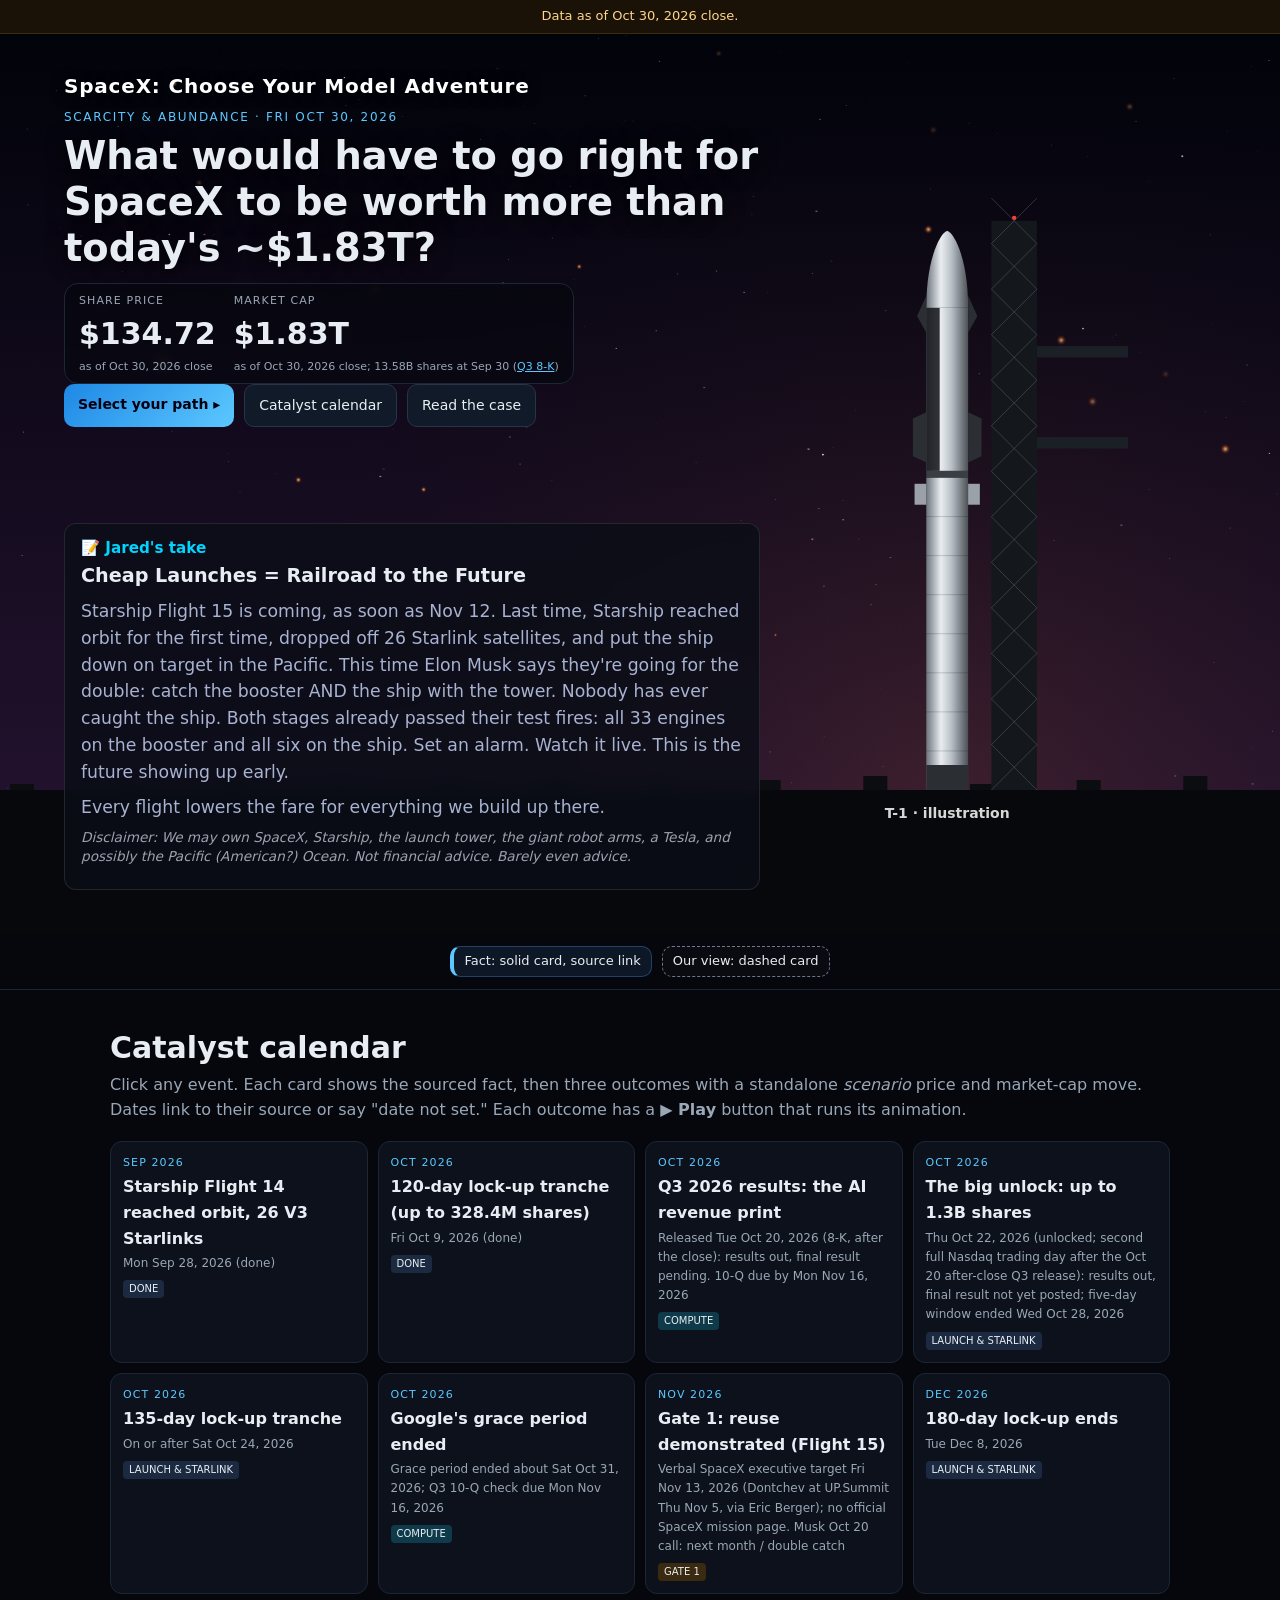
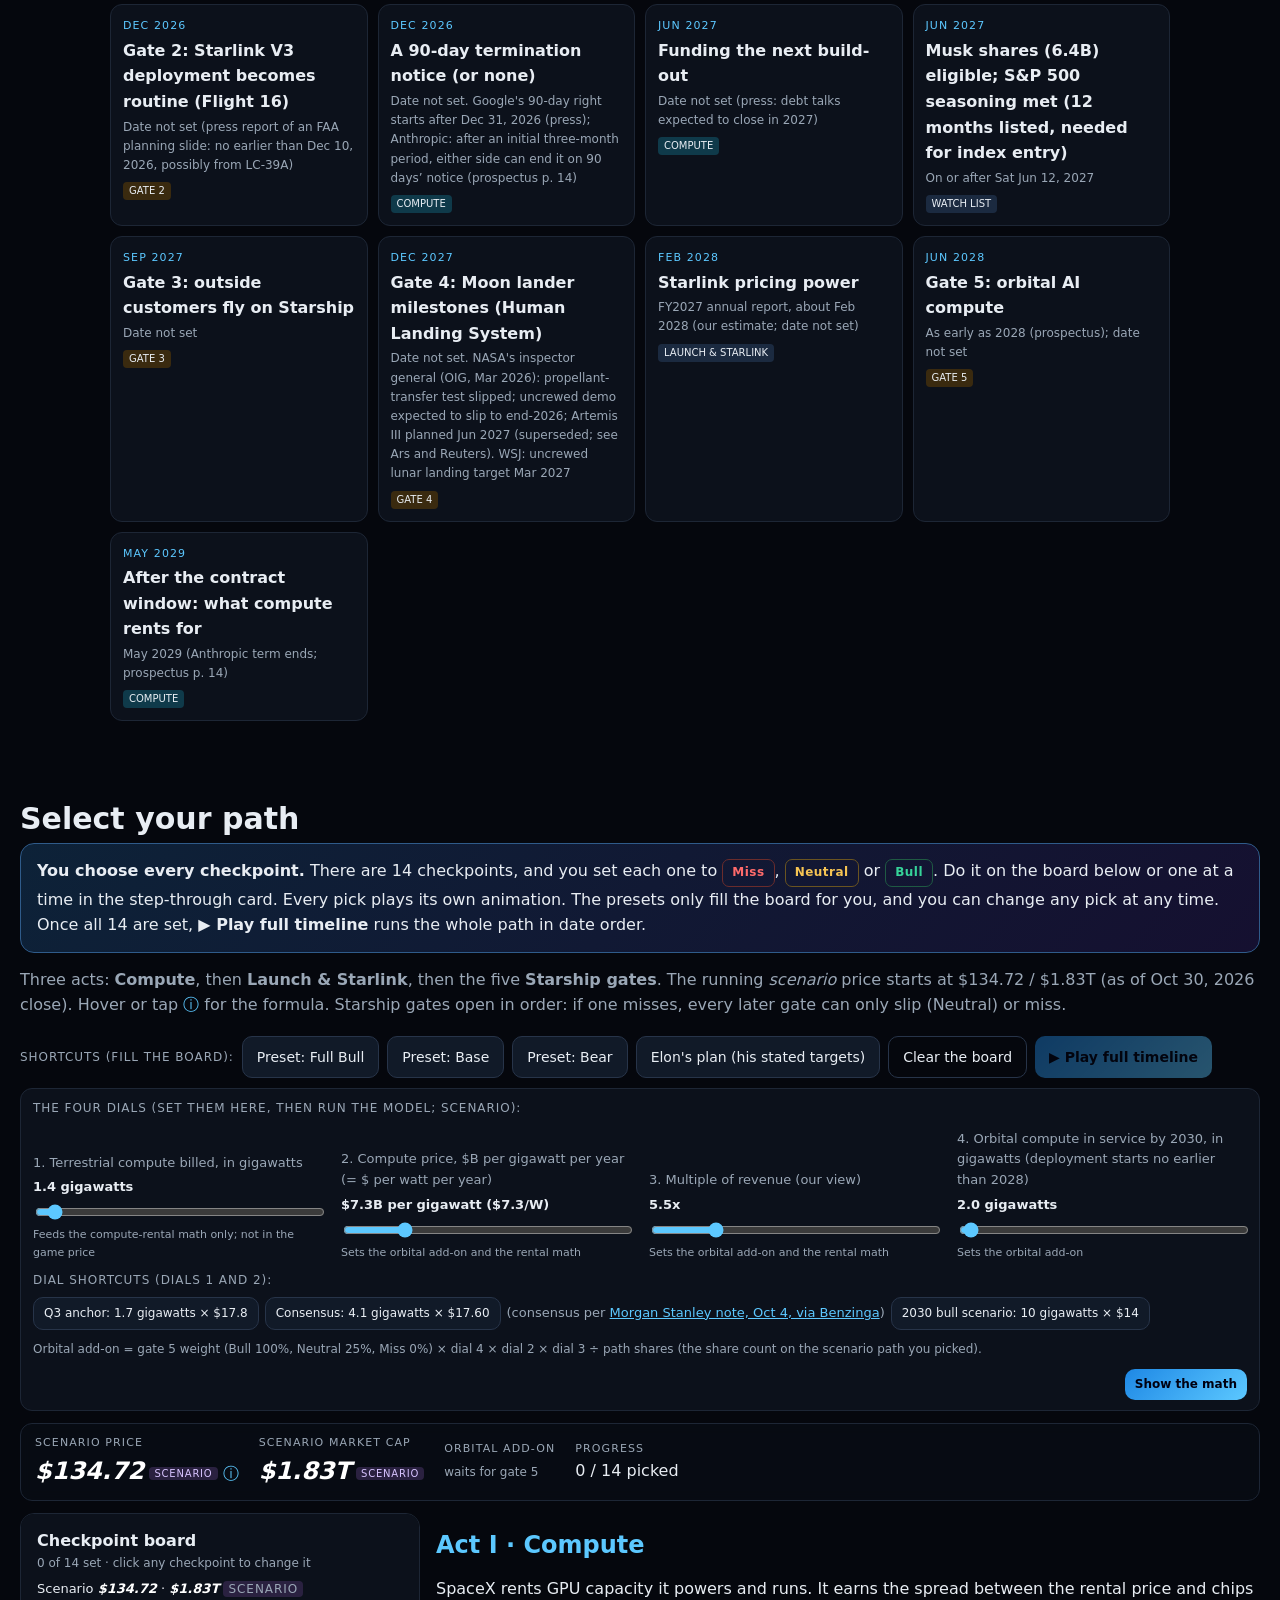
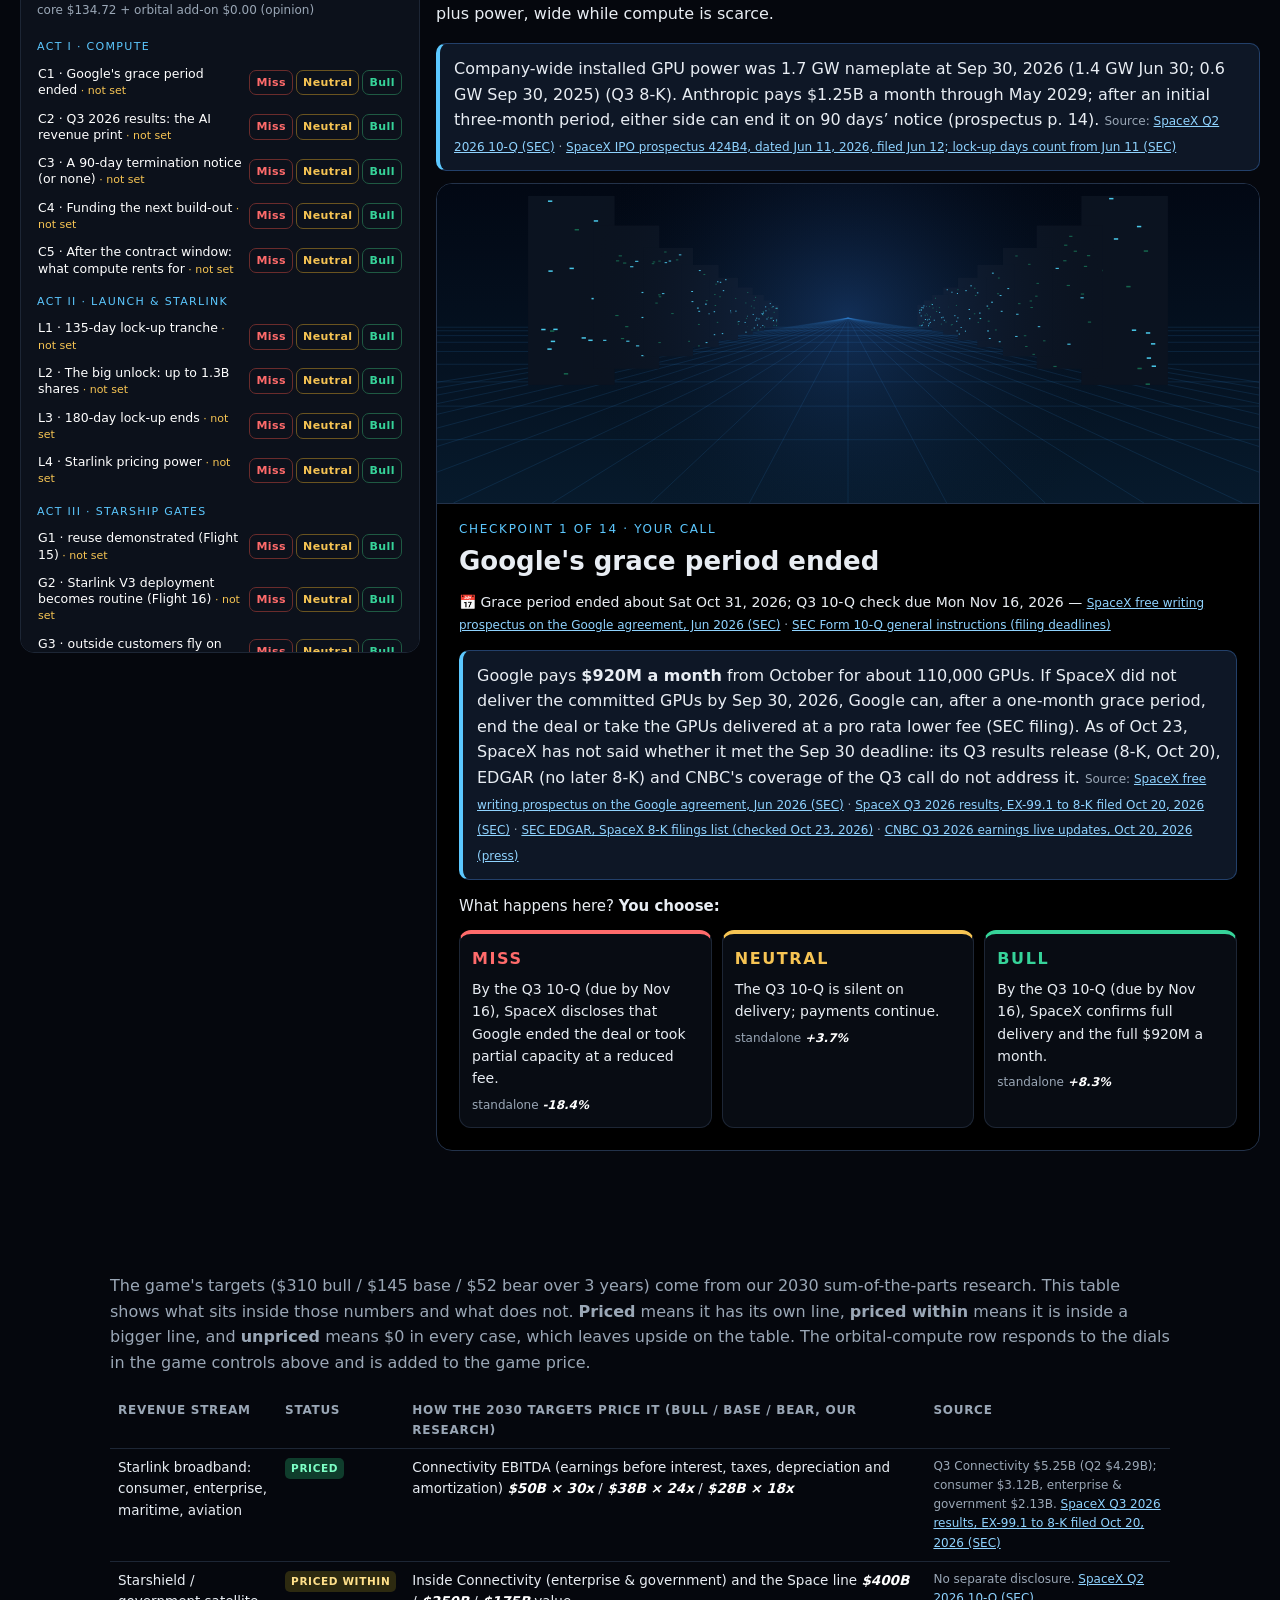
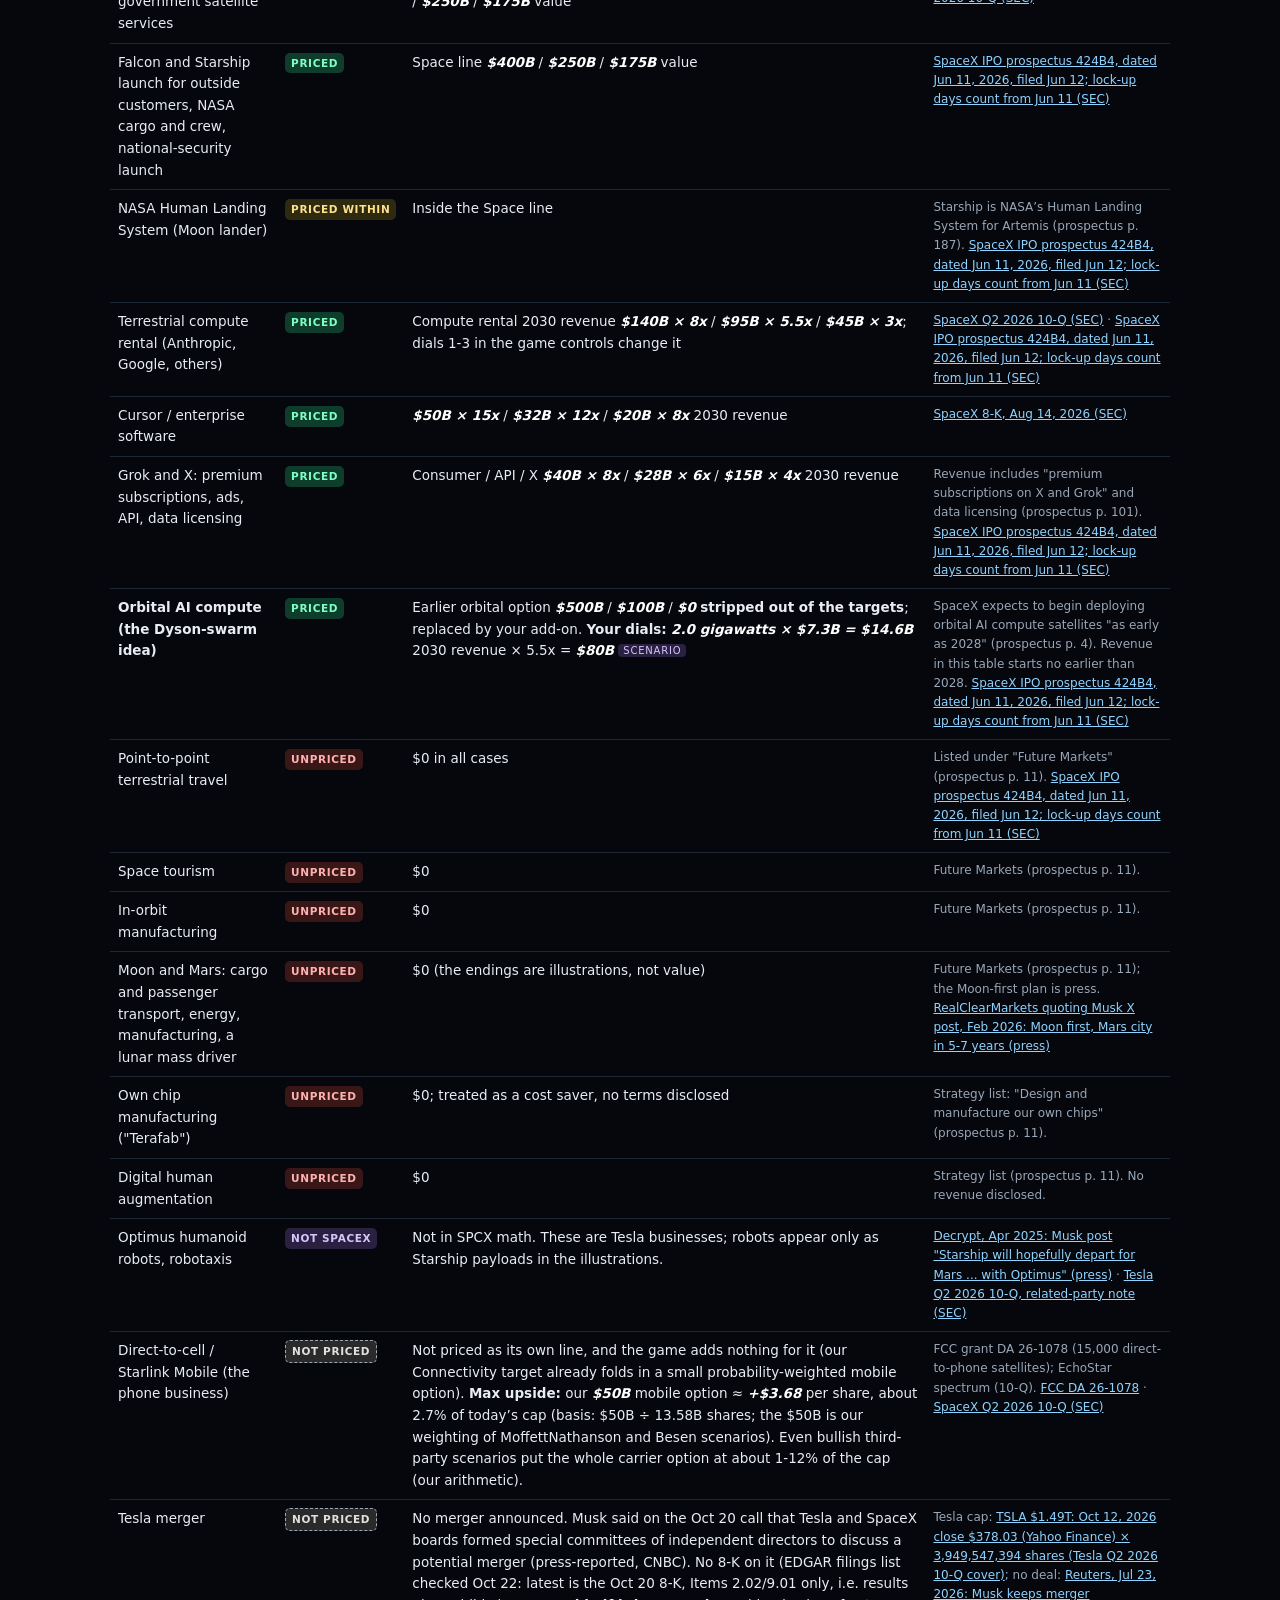
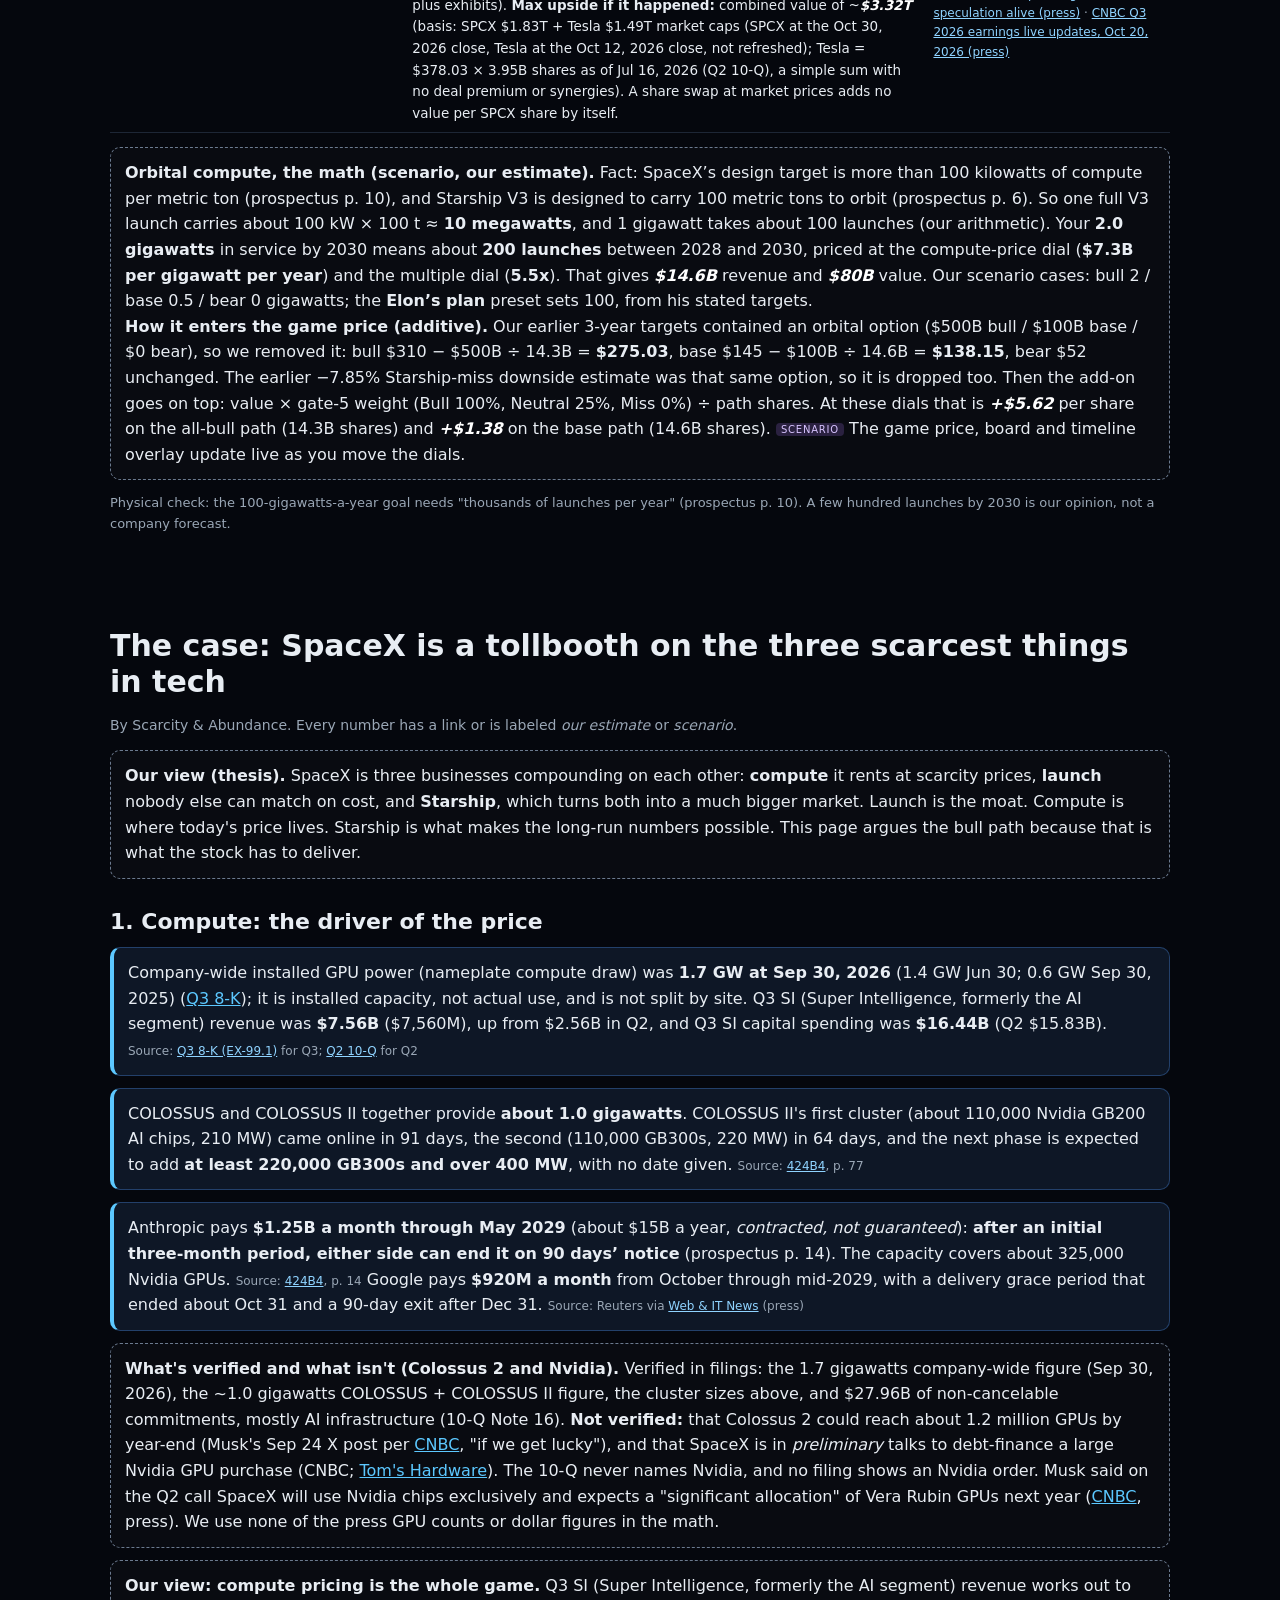
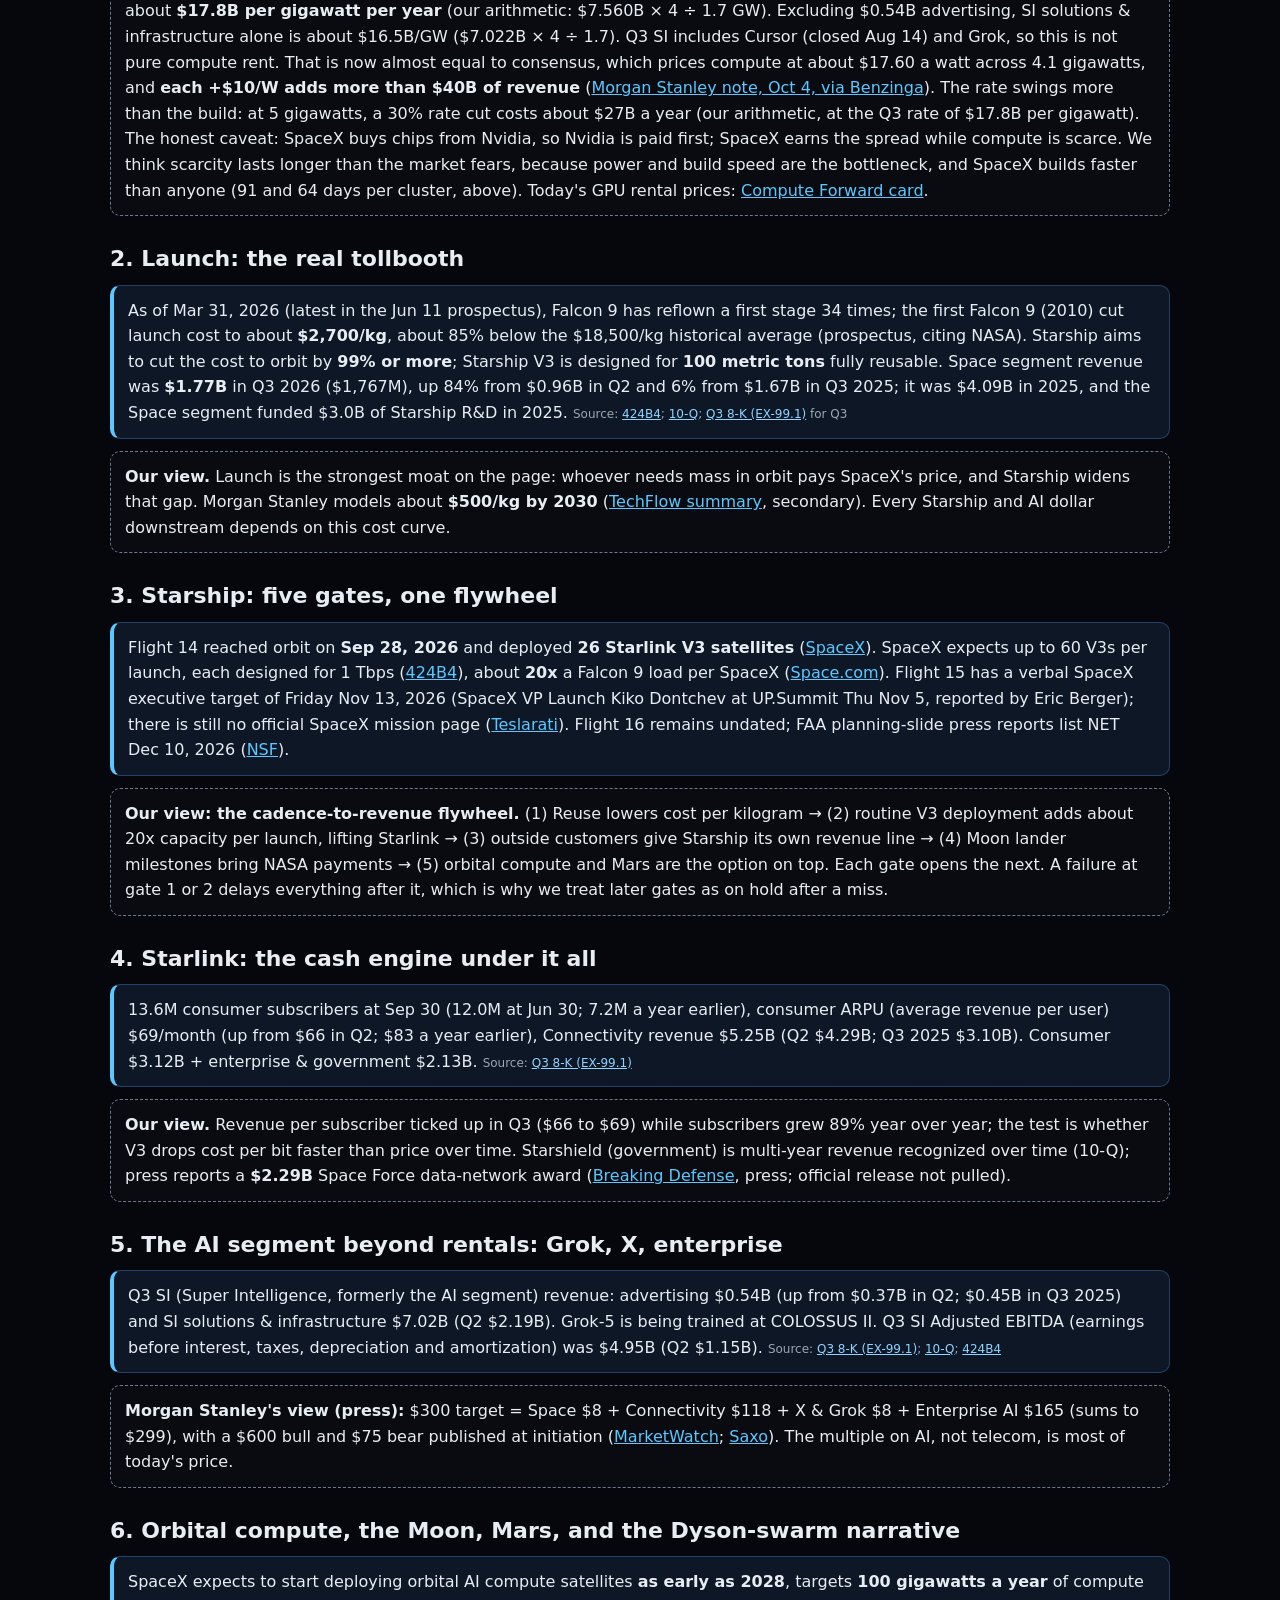
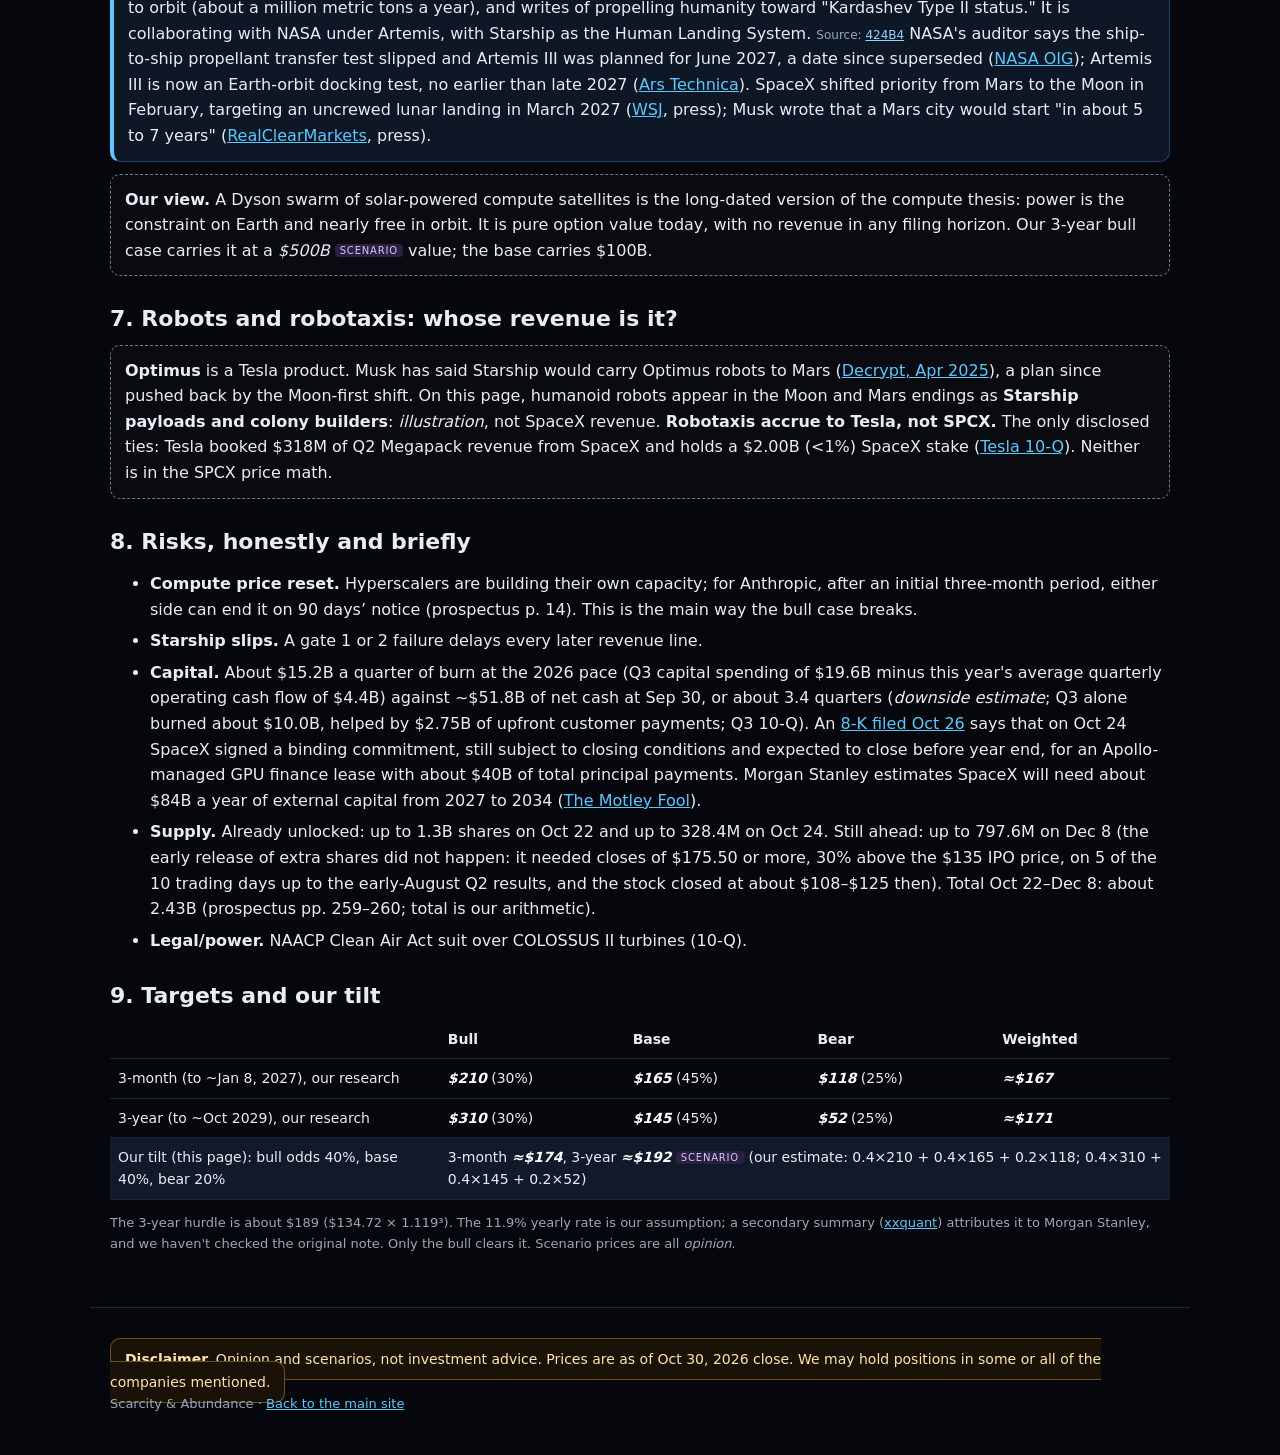
==== commit 4ffb3df6: "Routine SpaceX Model date fixes: Flight 15 Nov 13 verbal target; C1 grace past tense - Case Starship" ====
--- a/index.html
+++ b/index.html
@@ -118,7 +118,7 @@
   <div class="card-op"><b>Our view.</b> Launch is the strongest moat on the page: whoever needs mass in orbit pays SpaceX's price, and Starship widens that gap. Morgan Stanley models about <b>$500/kg by 2030</b> (<a href="https://www.techflowpost.com/en-US/article/33595" target="_blank" rel="noopener">TechFlow summary</a>, secondary). Every Starship and AI dollar downstream depends on this cost curve.</div>
 
   <h3>3. Starship: five gates, one flywheel</h3>
-  <div class="card-fact">Flight 14 reached orbit on <b>Sep 28, 2026</b> and deployed <b>26 Starlink V3 satellites</b> (<a href="https://www.spacex.com/launches/starship-flight-14/" target="_blank" rel="noopener">SpaceX</a>). SpaceX expects up to 60 V3s per launch, each designed for 1 Tbps (<a href="https://www.sec.gov/Archives/edgar/data/1181412/000162828026042639/spaceexplorationtechnologi.htm" target="_blank" rel="noopener">424B4</a>), about <b>20x</b> a Falcon 9 load per SpaceX (<a href="https://www.space.com/space-exploration/launches-spacecraft/wow-watch-spacexs-starship-megarocket-deploy-satellites-into-orbit-for-1st-time-ever-photos-video" target="_blank" rel="noopener">Space.com</a>). Flights 15 and 16 have <b>no SpaceX-announced date</b>; an FAA planning slide reported by the press lists no earlier than Nov 8 and no earlier than Dec 10 (<a href="https://www.nasaspaceflight.com/2026/10/ship-40-returns-ship-42-more-testing/" target="_blank" rel="noopener">NSF</a>).</div>
+  <div class="card-fact">Flight 14 reached orbit on <b>Sep 28, 2026</b> and deployed <b>26 Starlink V3 satellites</b> (<a href="https://www.spacex.com/launches/starship-flight-14/" target="_blank" rel="noopener">SpaceX</a>). SpaceX expects up to 60 V3s per launch, each designed for 1 Tbps (<a href="https://www.sec.gov/Archives/edgar/data/1181412/000162828026042639/spaceexplorationtechnologi.htm" target="_blank" rel="noopener">424B4</a>), about <b>20x</b> a Falcon 9 load per SpaceX (<a href="https://www.space.com/space-exploration/launches-spacecraft/wow-watch-spacexs-starship-megarocket-deploy-satellites-into-orbit-for-1st-time-ever-photos-video" target="_blank" rel="noopener">Space.com</a>). Flight 15 has a verbal SpaceX executive target of Friday Nov 13, 2026 (SpaceX VP Launch Kiko Dontchev at UP.Summit Thu Nov 5, reported by Eric Berger); there is still no official SpaceX mission page (<a href="https://www.teslarati.com/spacex-starship-catch-nov-13/" target="_blank" rel="noopener">Teslarati</a>). Flight 16 remains undated; FAA planning-slide press reports list NET Dec 10, 2026 (<a href="https://www.nasaspaceflight.com/2026/10/ship-40-returns-ship-42-more-testing/" target="_blank" rel="noopener">NSF</a>).</div>
   <div class="card-op"><b>Our view: the cadence-to-revenue flywheel.</b> (1) Reuse lowers cost per kilogram → (2) routine V3 deployment adds about 20x capacity per launch, lifting Starlink → (3) outside customers give Starship its own revenue line → (4) Moon lander milestones bring NASA payments → (5) orbital compute and Mars are the option on top. Each gate opens the next. A failure at gate 1 or 2 delays everything after it, which is why we treat later gates as on hold after a miss.</div>
 
   <h3>4. Starlink: the cash engine under it all</h3>
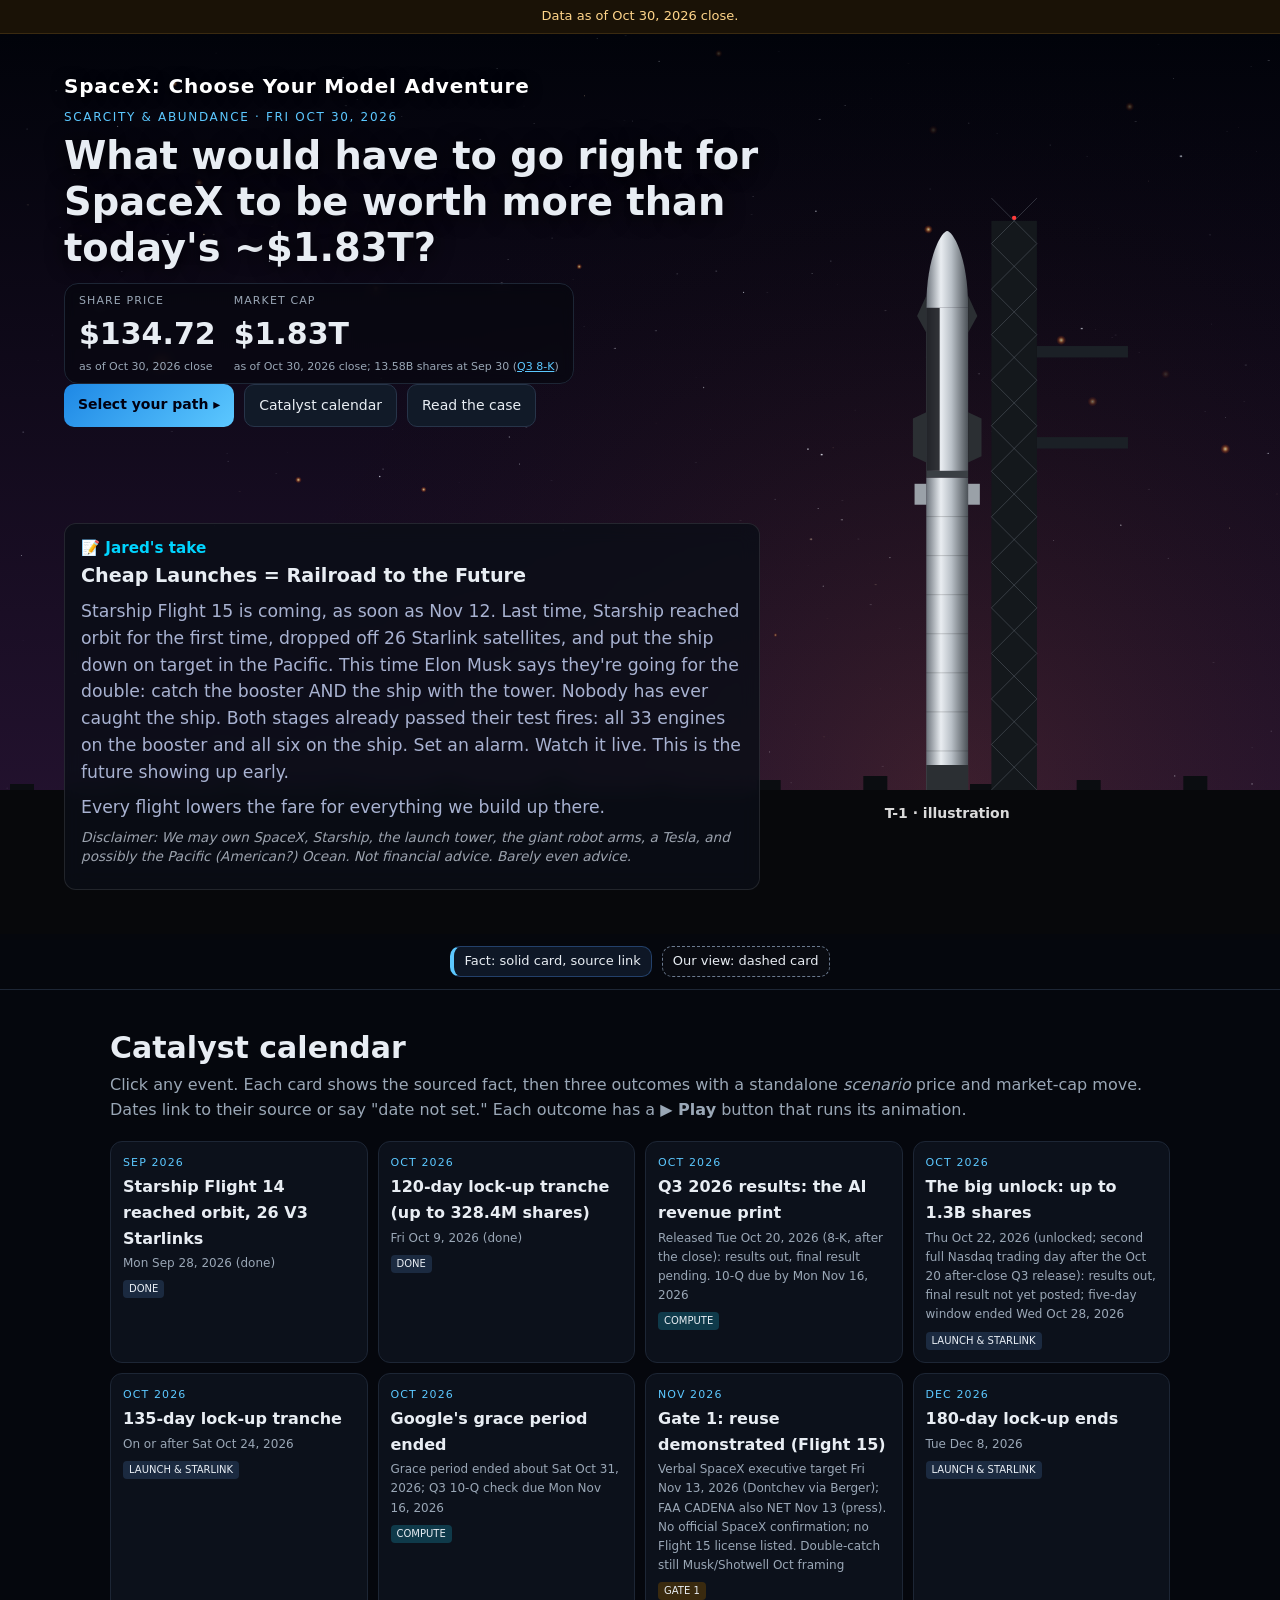
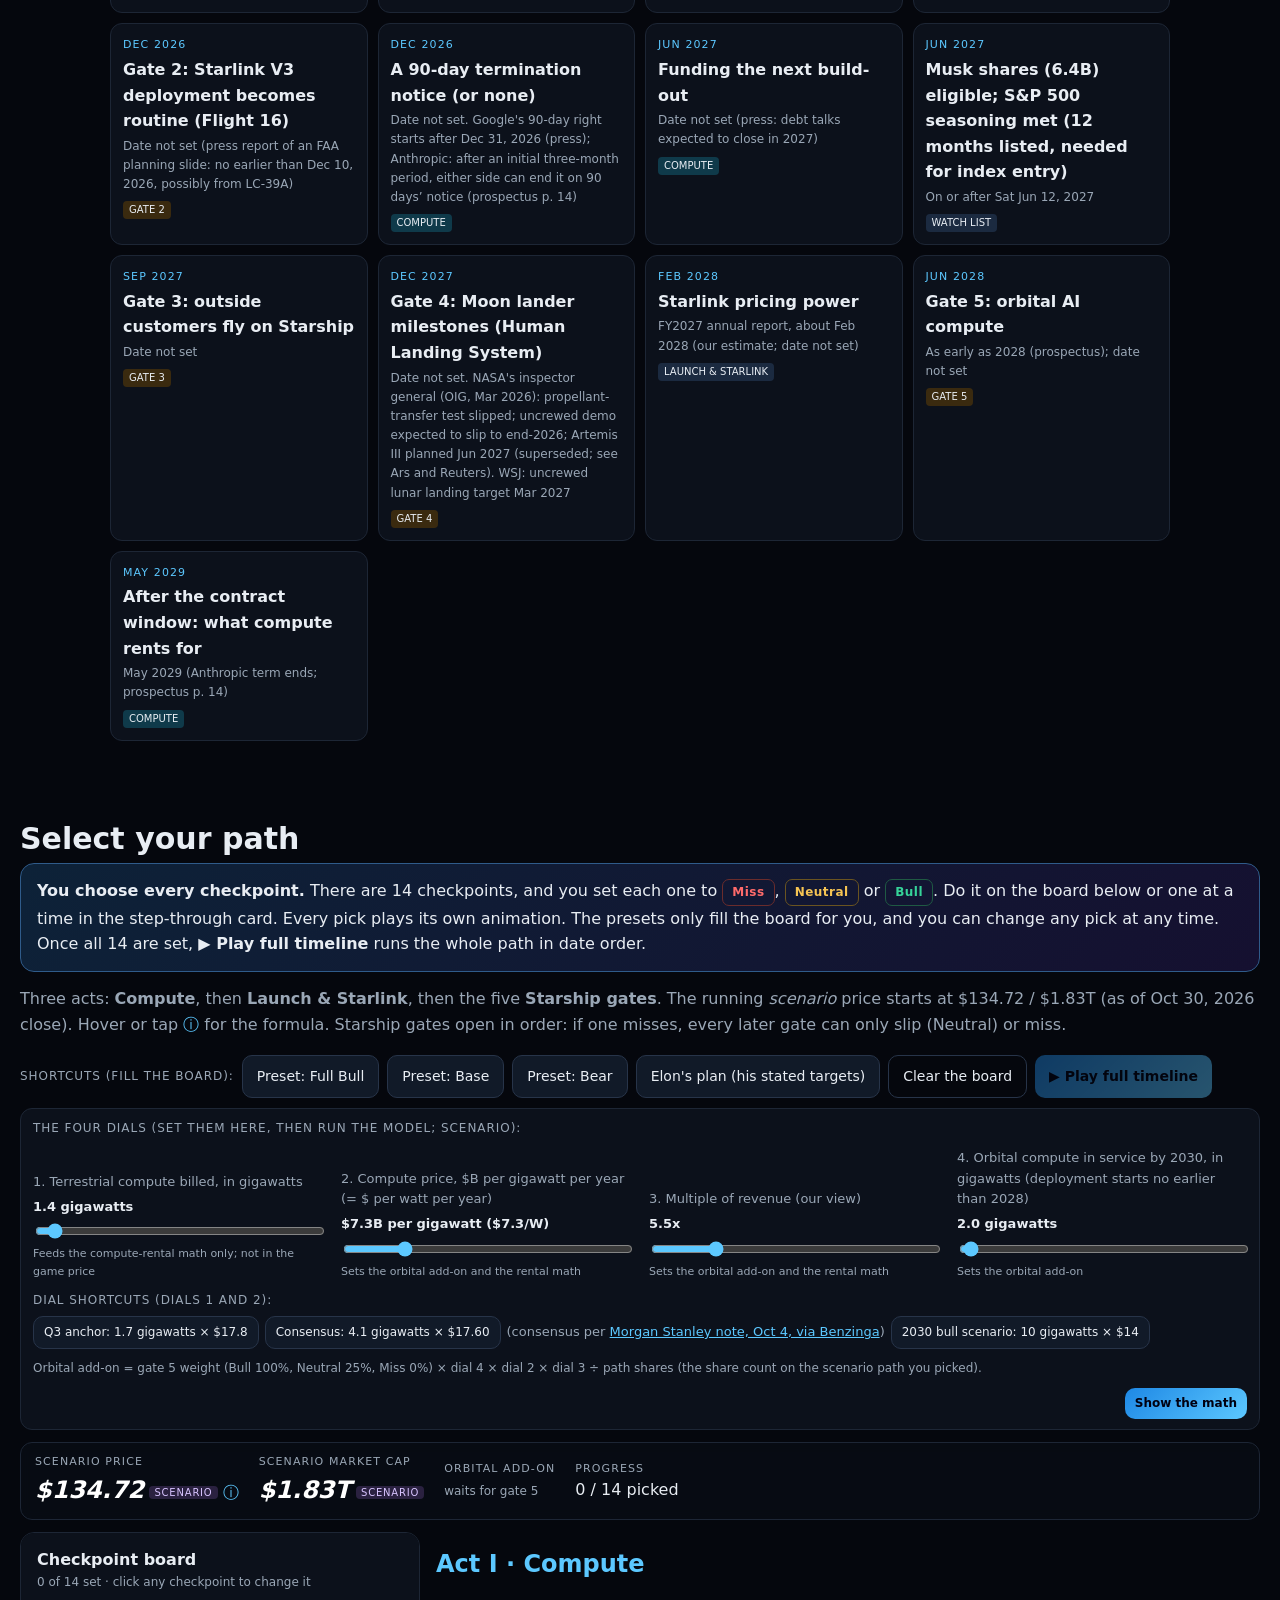
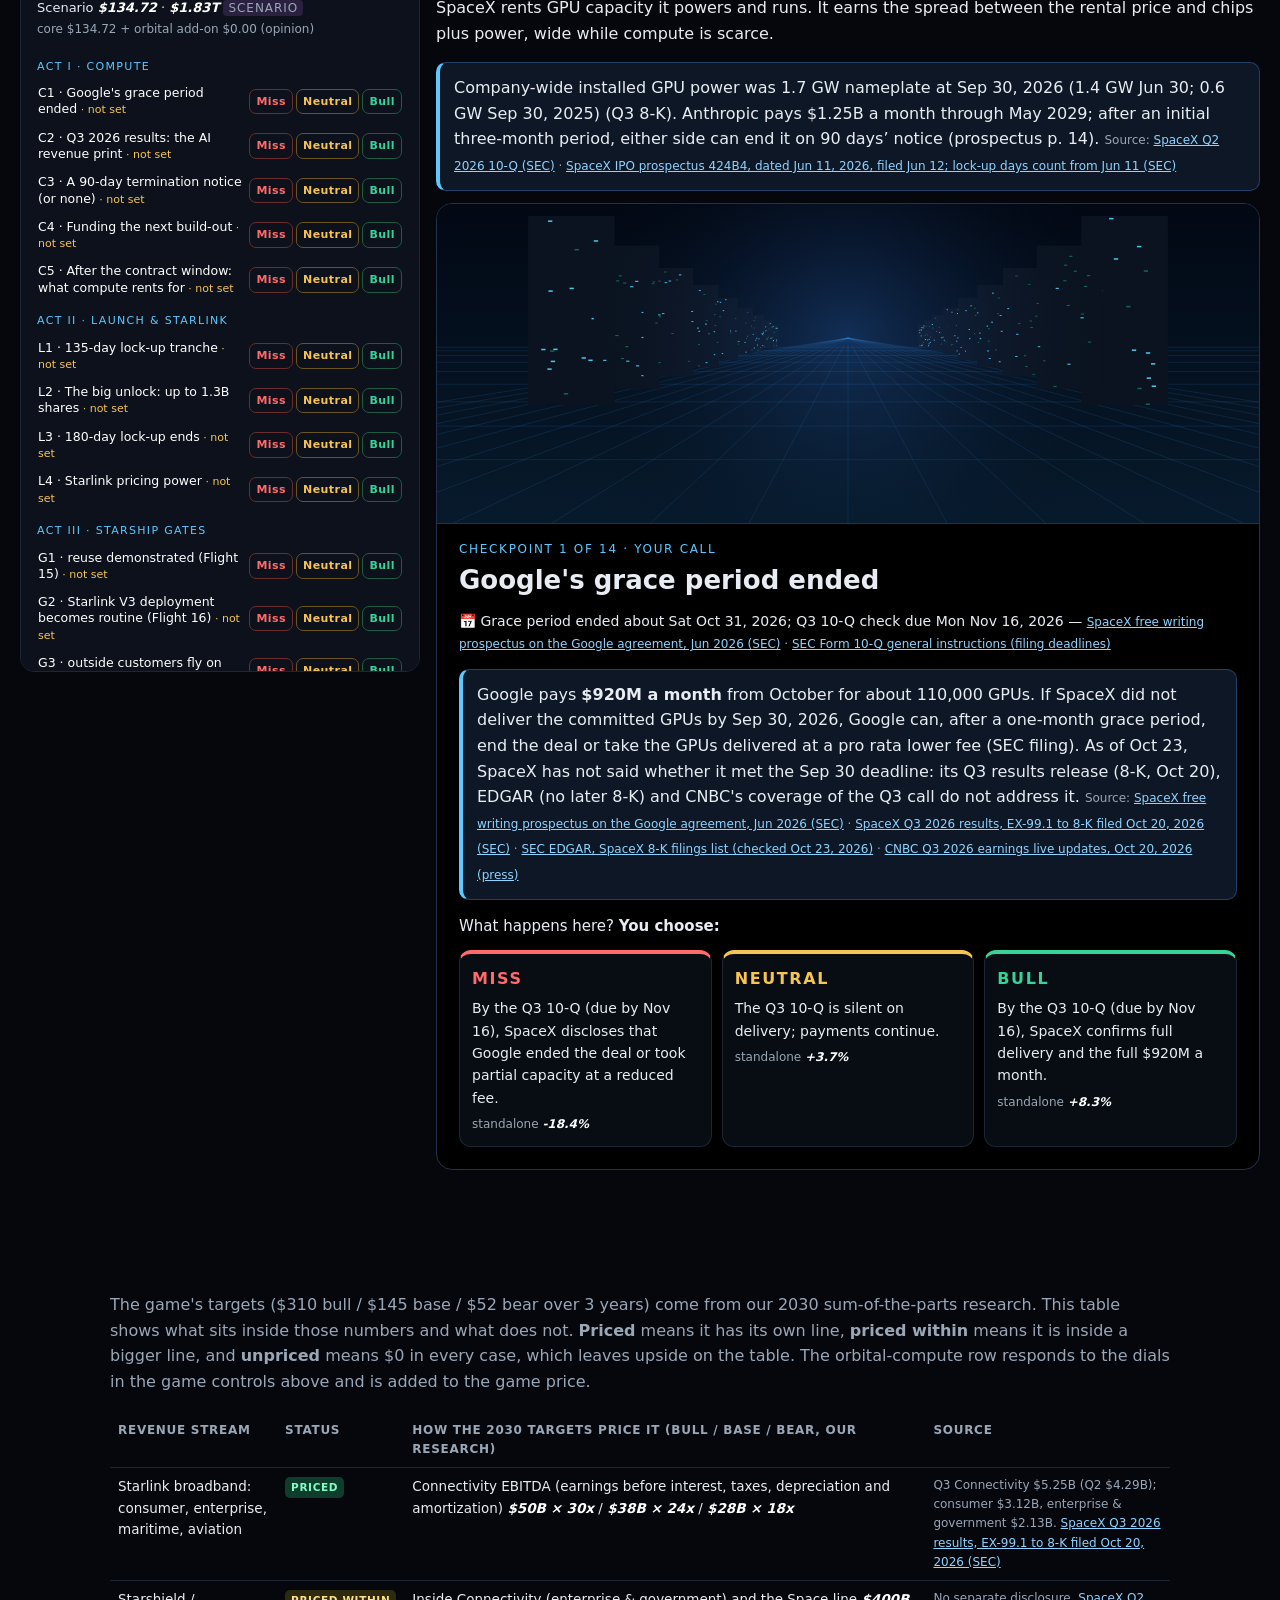
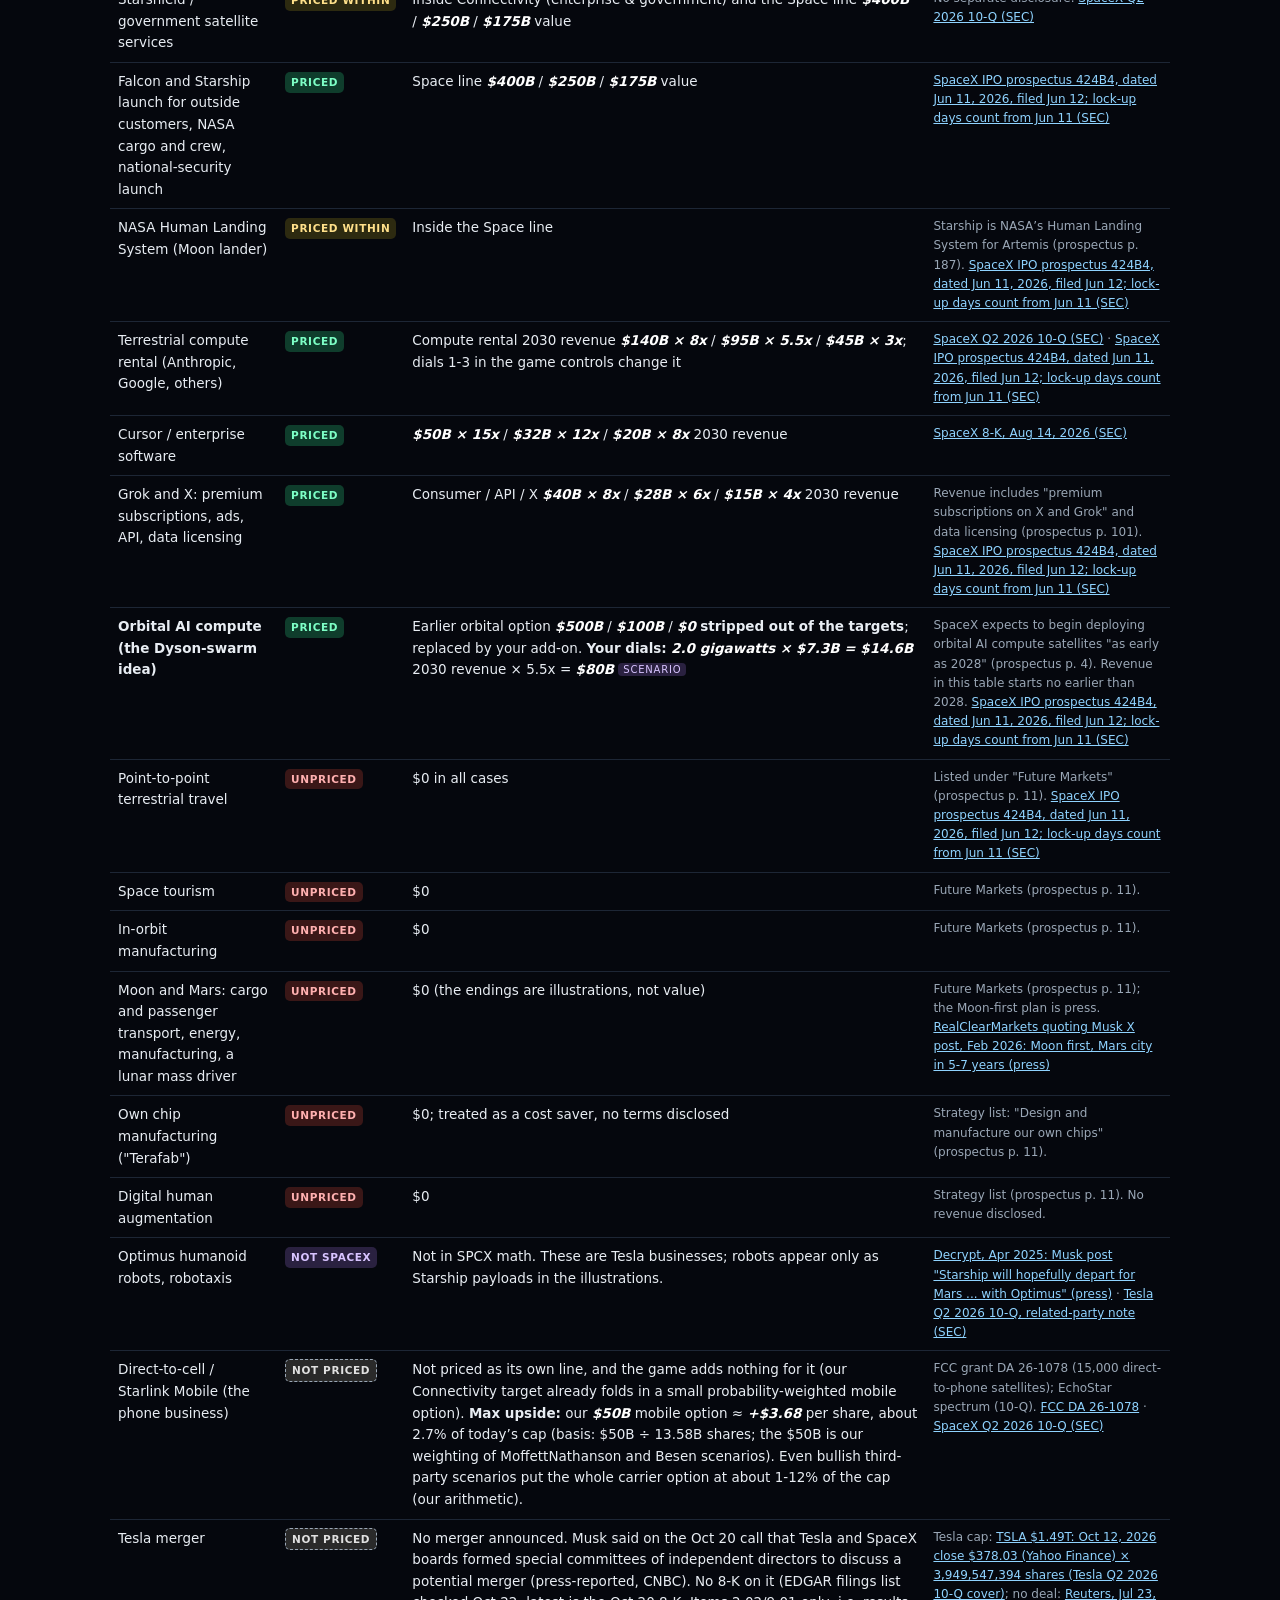
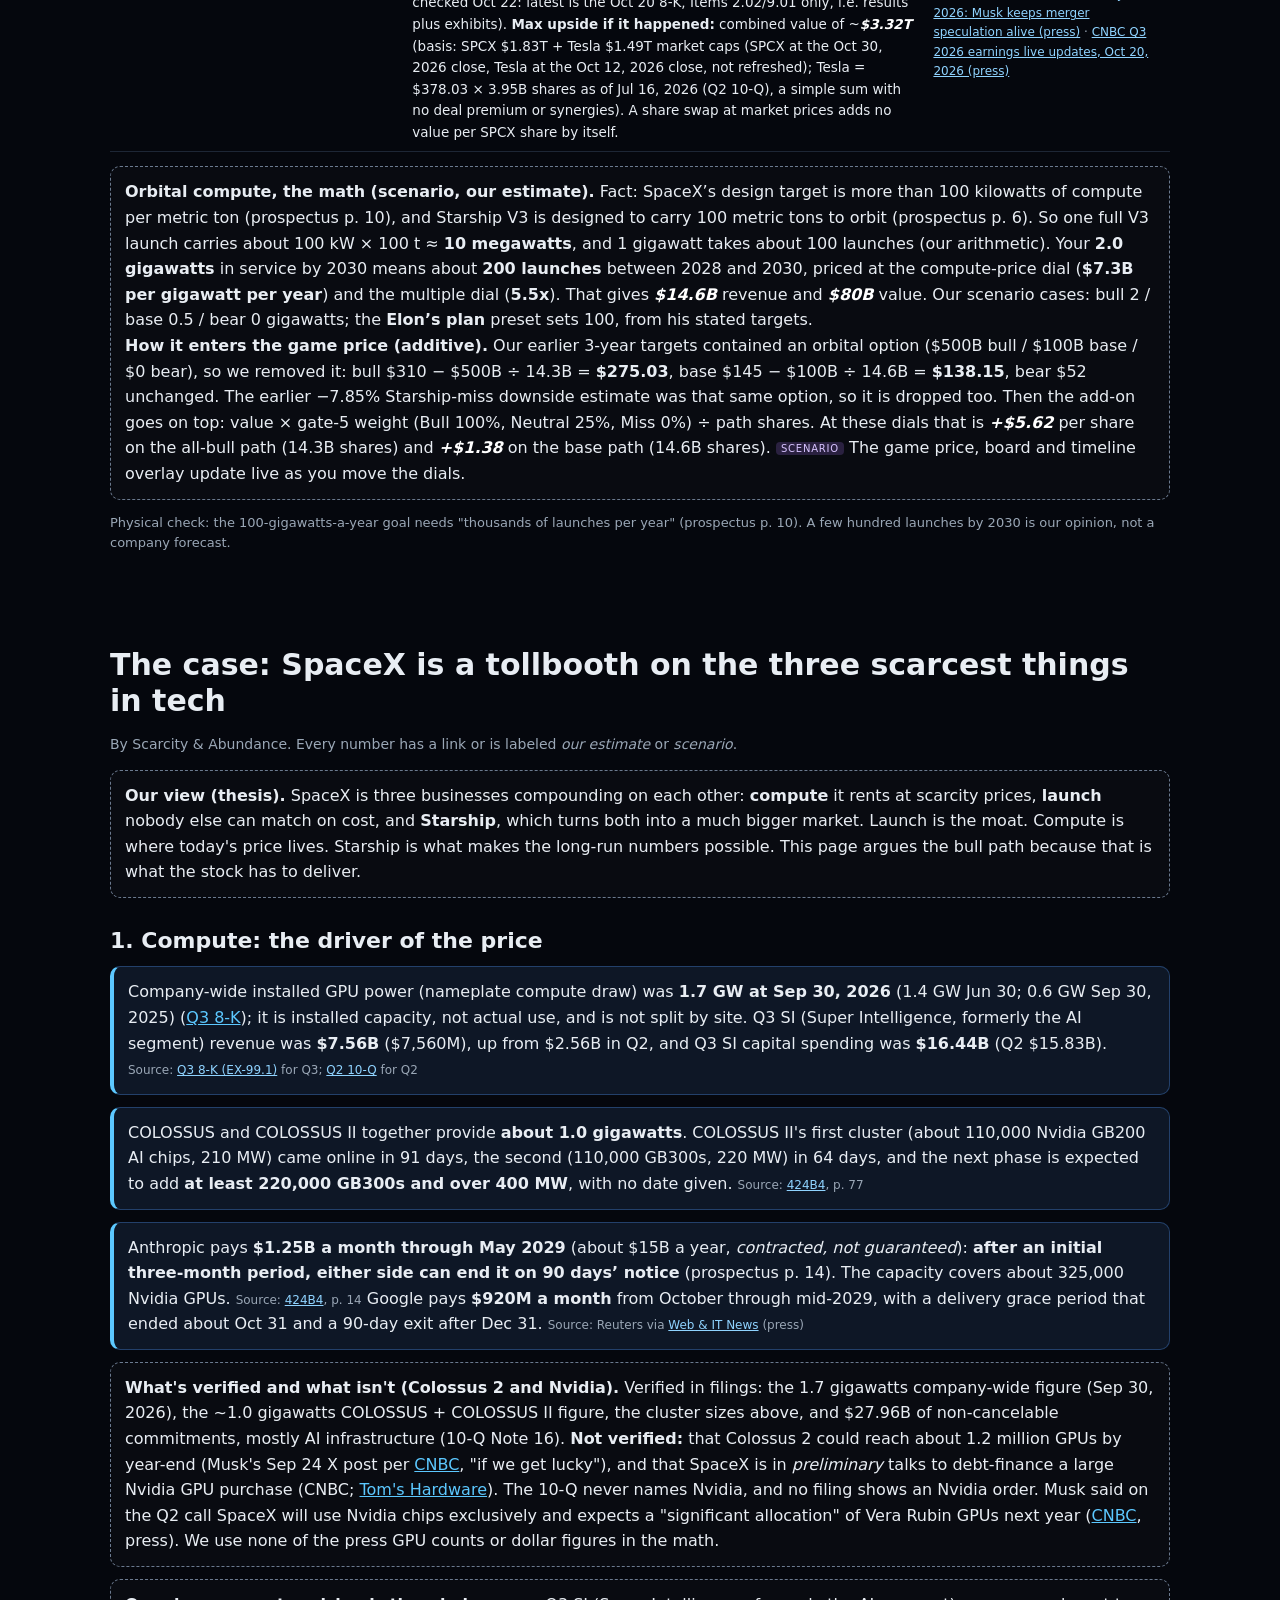
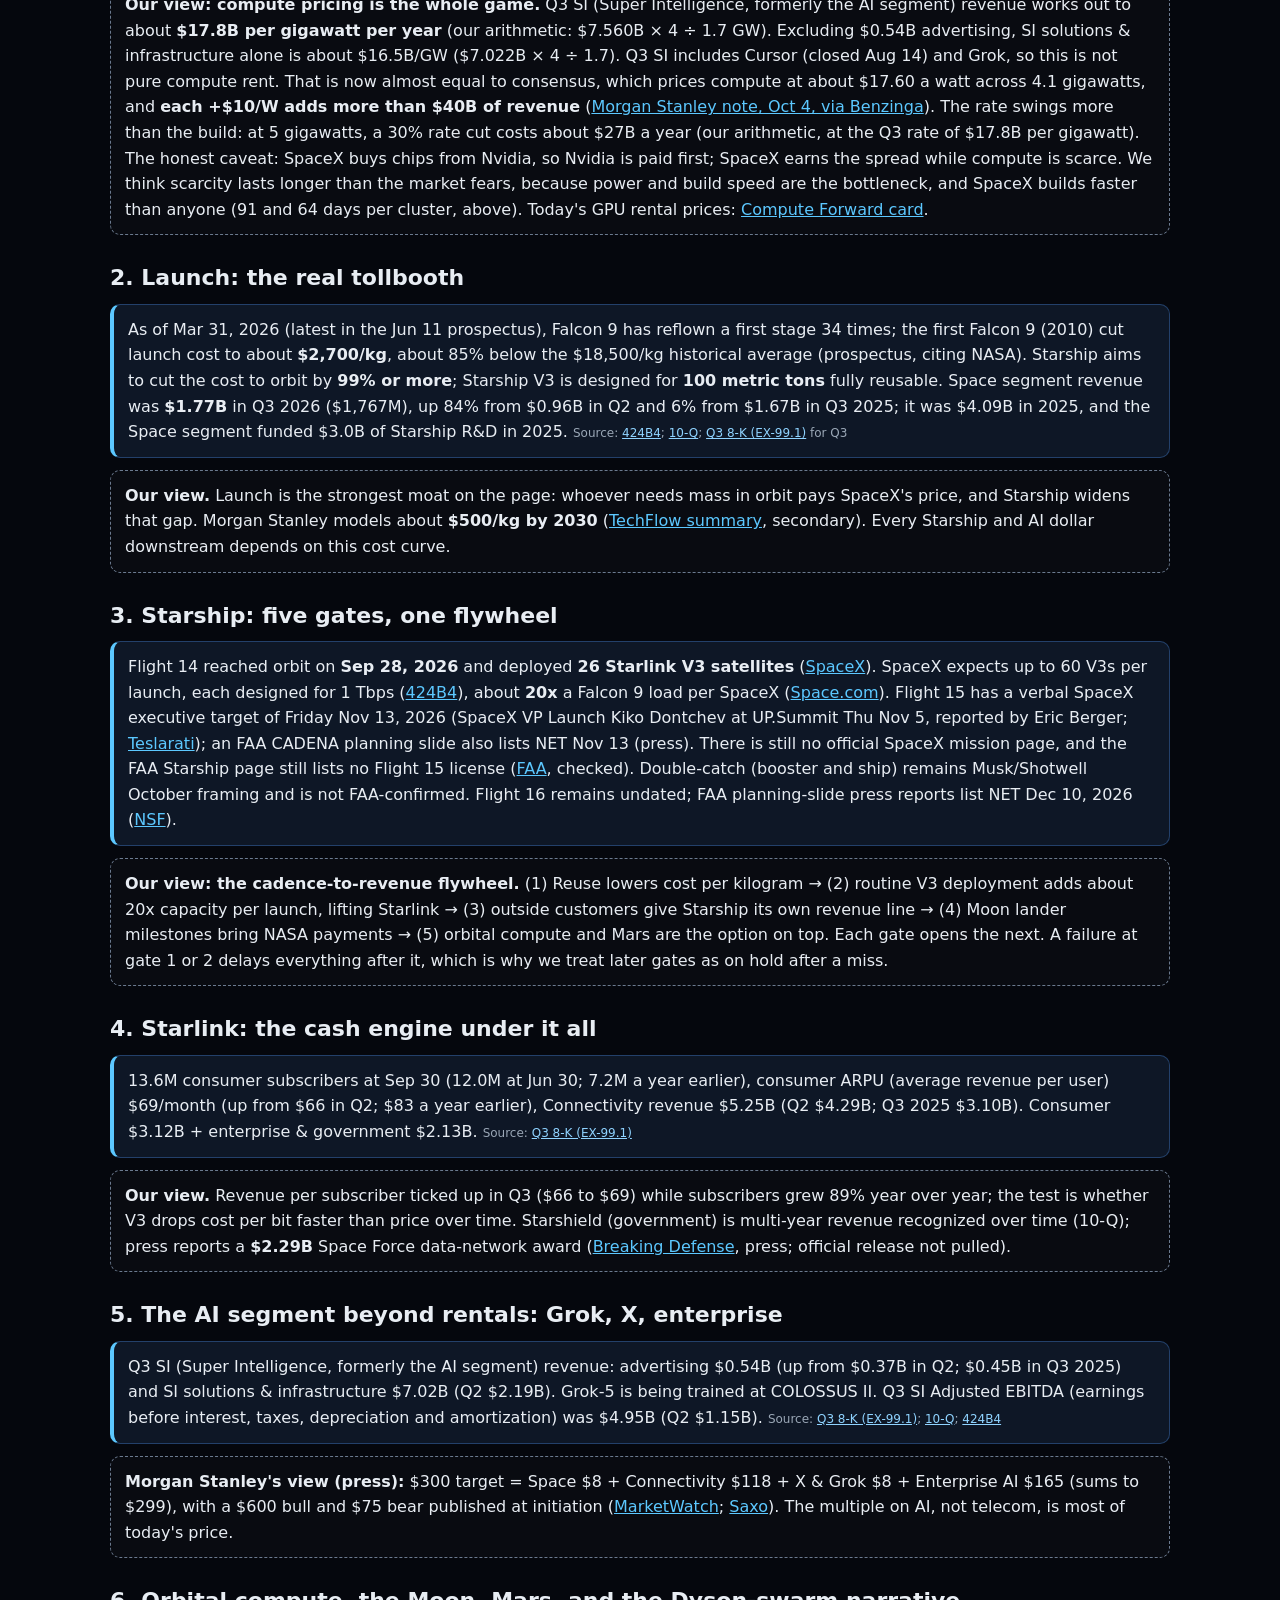
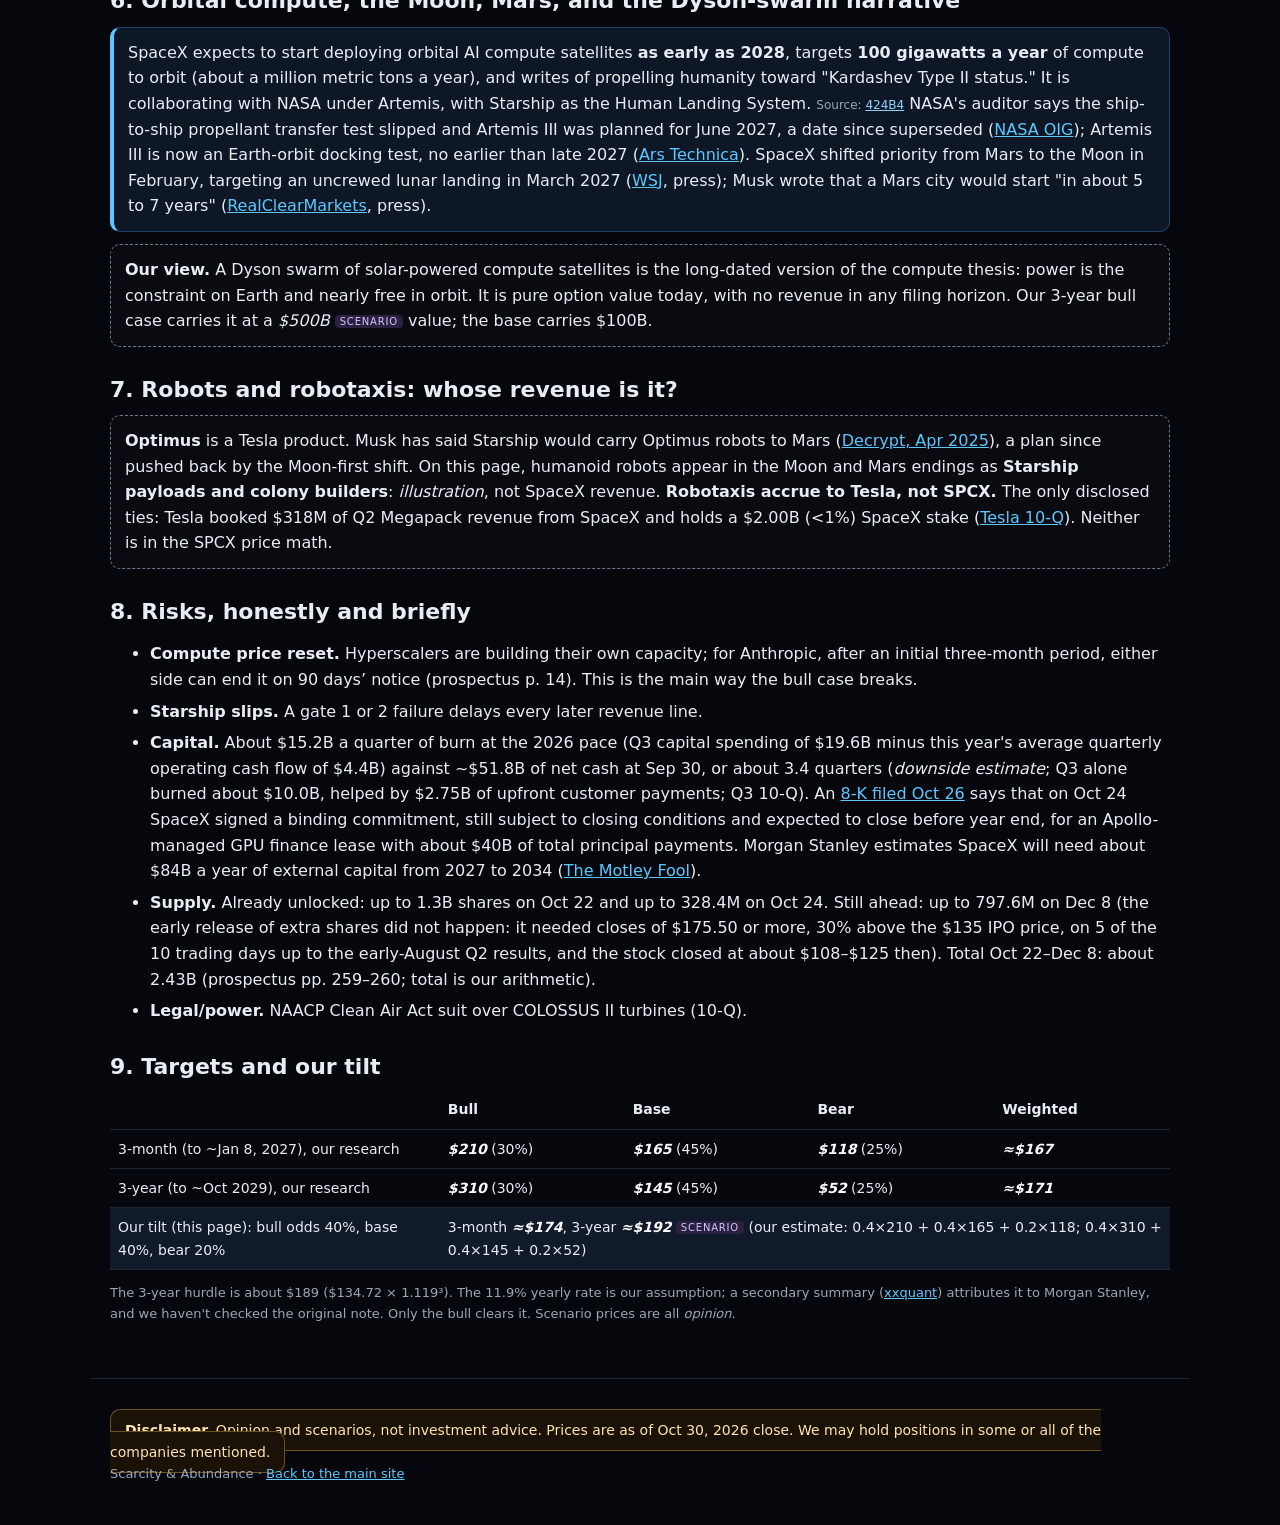
==== commit bbd37374: "Hold-merge candidate: restore FAA license + double-catch status beside Nov 13 verbal/NET Wendy const" ====
--- a/index.html
+++ b/index.html
@@ -118,7 +118,7 @@
   <div class="card-op"><b>Our view.</b> Launch is the strongest moat on the page: whoever needs mass in orbit pays SpaceX's price, and Starship widens that gap. Morgan Stanley models about <b>$500/kg by 2030</b> (<a href="https://www.techflowpost.com/en-US/article/33595" target="_blank" rel="noopener">TechFlow summary</a>, secondary). Every Starship and AI dollar downstream depends on this cost curve.</div>
 
   <h3>3. Starship: five gates, one flywheel</h3>
-  <div class="card-fact">Flight 14 reached orbit on <b>Sep 28, 2026</b> and deployed <b>26 Starlink V3 satellites</b> (<a href="https://www.spacex.com/launches/starship-flight-14/" target="_blank" rel="noopener">SpaceX</a>). SpaceX expects up to 60 V3s per launch, each designed for 1 Tbps (<a href="https://www.sec.gov/Archives/edgar/data/1181412/000162828026042639/spaceexplorationtechnologi.htm" target="_blank" rel="noopener">424B4</a>), about <b>20x</b> a Falcon 9 load per SpaceX (<a href="https://www.space.com/space-exploration/launches-spacecraft/wow-watch-spacexs-starship-megarocket-deploy-satellites-into-orbit-for-1st-time-ever-photos-video" target="_blank" rel="noopener">Space.com</a>). Flight 15 has a verbal SpaceX executive target of Friday Nov 13, 2026 (SpaceX VP Launch Kiko Dontchev at UP.Summit Thu Nov 5, reported by Eric Berger); there is still no official SpaceX mission page (<a href="https://www.teslarati.com/spacex-starship-catch-nov-13/" target="_blank" rel="noopener">Teslarati</a>). Flight 16 remains undated; FAA planning-slide press reports list NET Dec 10, 2026 (<a href="https://www.nasaspaceflight.com/2026/10/ship-40-returns-ship-42-more-testing/" target="_blank" rel="noopener">NSF</a>).</div>
+  <div class="card-fact">Flight 14 reached orbit on <b>Sep 28, 2026</b> and deployed <b>26 Starlink V3 satellites</b> (<a href="https://www.spacex.com/launches/starship-flight-14/" target="_blank" rel="noopener">SpaceX</a>). SpaceX expects up to 60 V3s per launch, each designed for 1 Tbps (<a href="https://www.sec.gov/Archives/edgar/data/1181412/000162828026042639/spaceexplorationtechnologi.htm" target="_blank" rel="noopener">424B4</a>), about <b>20x</b> a Falcon 9 load per SpaceX (<a href="https://www.space.com/space-exploration/launches-spacecraft/wow-watch-spacexs-starship-megarocket-deploy-satellites-into-orbit-for-1st-time-ever-photos-video" target="_blank" rel="noopener">Space.com</a>). Flight 15 has a verbal SpaceX executive target of Friday Nov 13, 2026 (SpaceX VP Launch Kiko Dontchev at UP.Summit Thu Nov 5, reported by Eric Berger; <a href="https://www.teslarati.com/spacex-starship-catch-nov-13/" target="_blank" rel="noopener">Teslarati</a>); an FAA CADENA planning slide also lists NET Nov 13 (press). There is still no official SpaceX mission page, and the FAA Starship page still lists no Flight 15 license (<a href="https://www.faa.gov/space/stakeholder_engagement/spacex_starship" target="_blank" rel="noopener">FAA</a>, checked). Double-catch (booster and ship) remains Musk/Shotwell October framing and is not FAA-confirmed. Flight 16 remains undated; FAA planning-slide press reports list NET Dec 10, 2026 (<a href="https://www.nasaspaceflight.com/2026/10/ship-40-returns-ship-42-more-testing/" target="_blank" rel="noopener">NSF</a>).</div>
   <div class="card-op"><b>Our view: the cadence-to-revenue flywheel.</b> (1) Reuse lowers cost per kilogram → (2) routine V3 deployment adds about 20x capacity per launch, lifting Starlink → (3) outside customers give Starship its own revenue line → (4) Moon lander milestones bring NASA payments → (5) orbital compute and Mars are the option on top. Each gate opens the next. A failure at gate 1 or 2 delays everything after it, which is why we treat later gates as on hold after a miss.</div>
 
   <h3>4. Starlink: the cash engine under it all</h3>
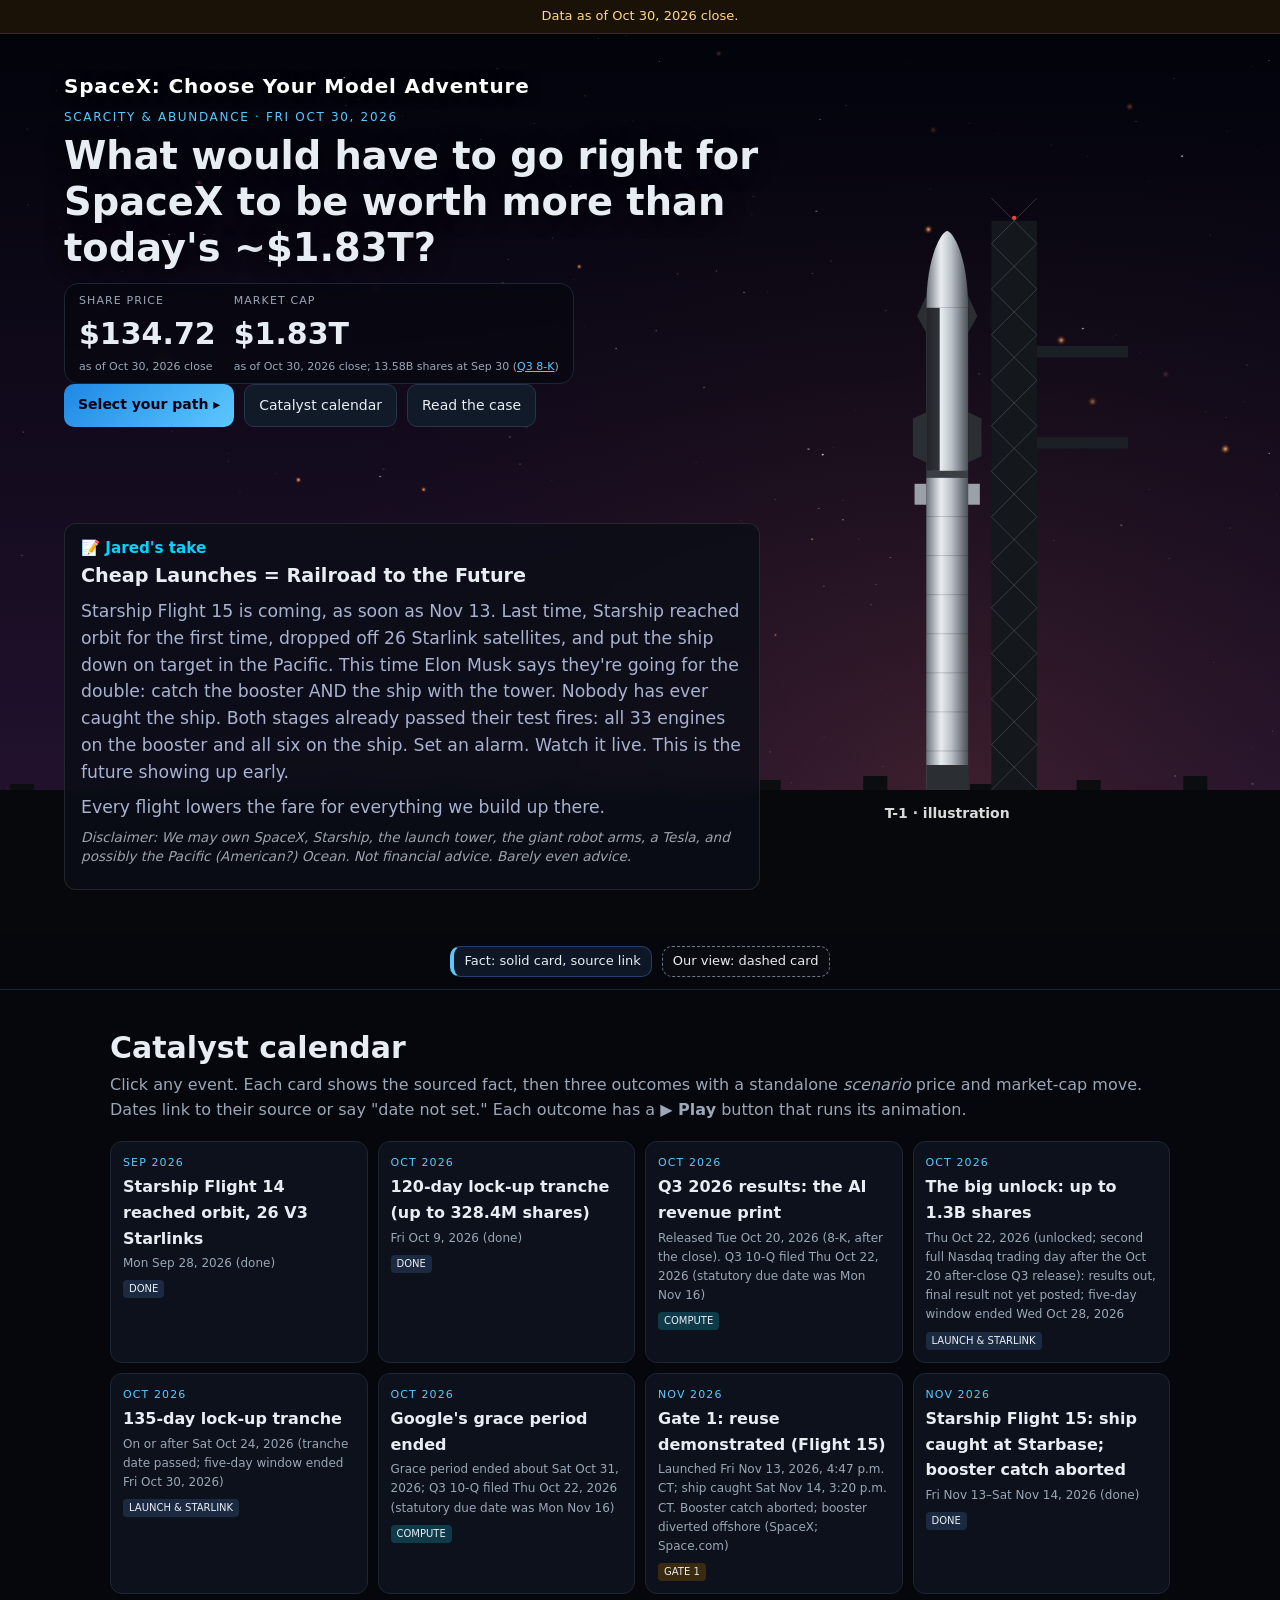
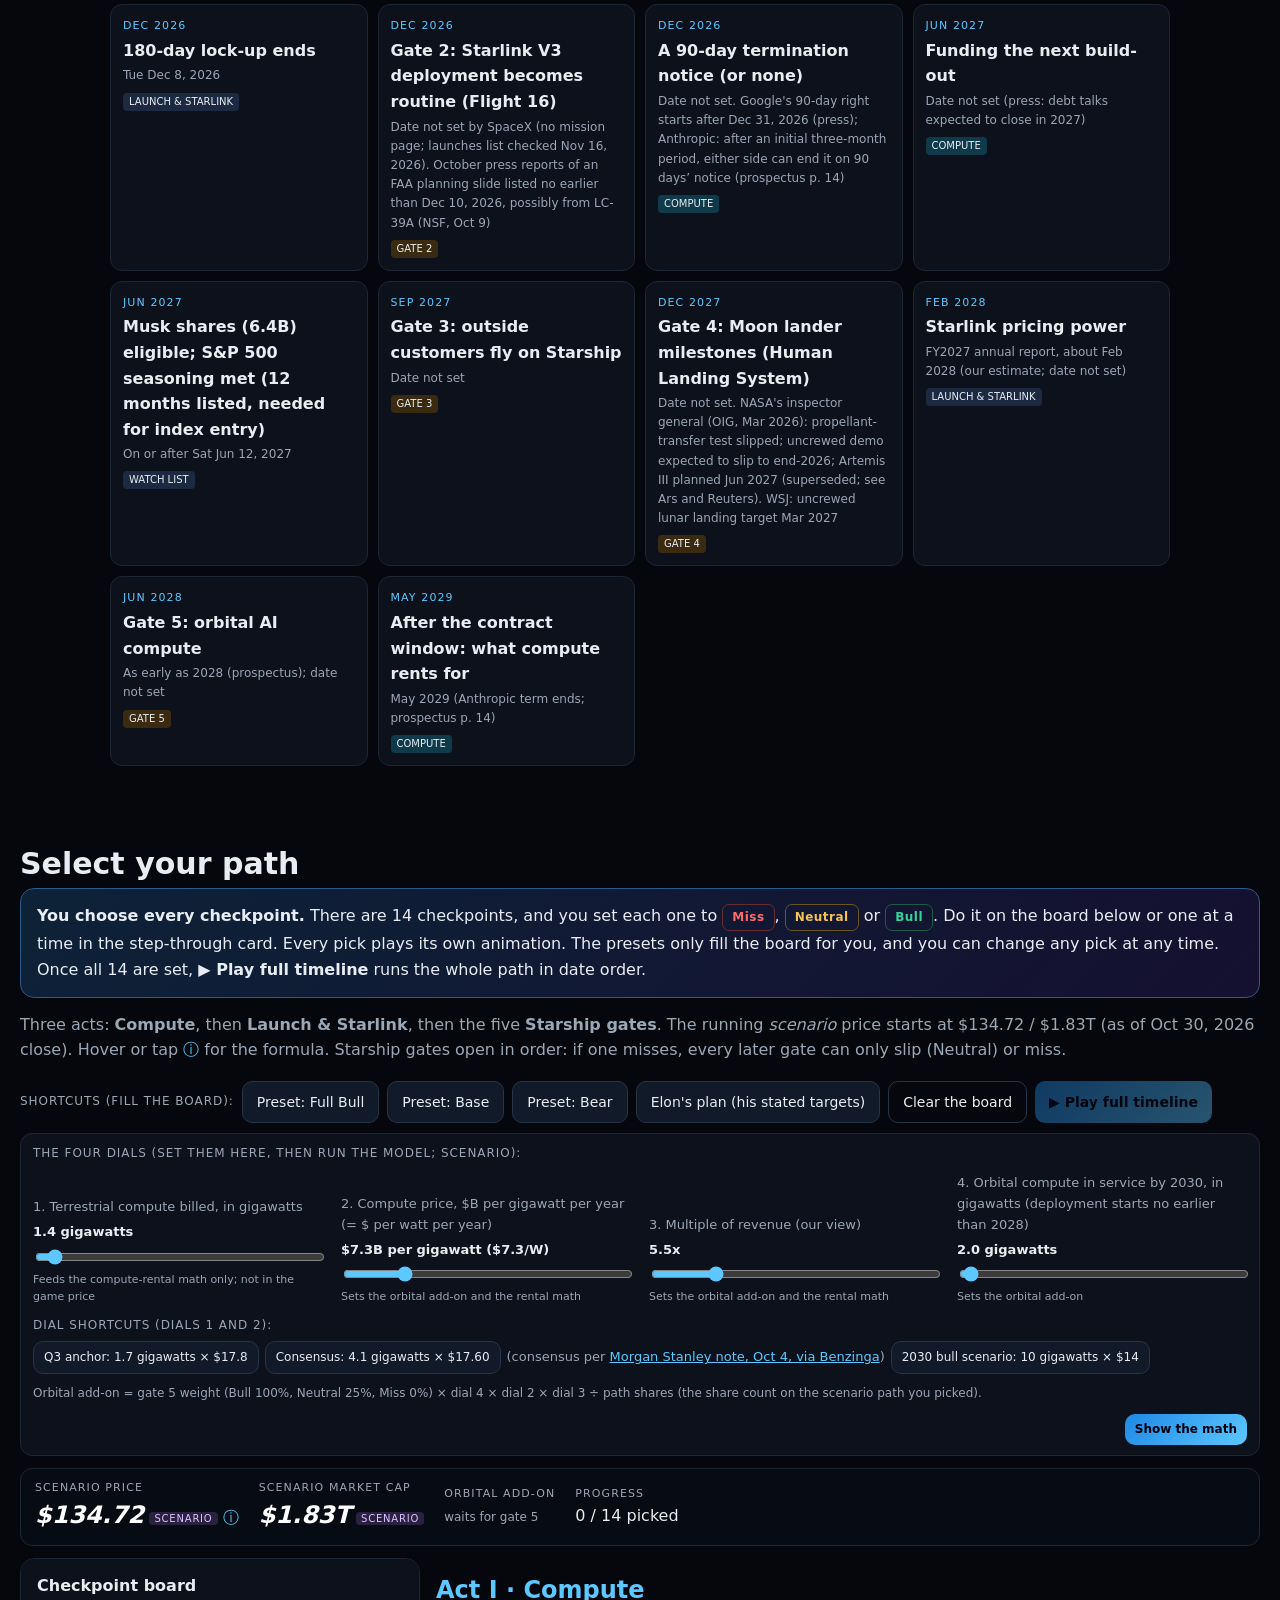
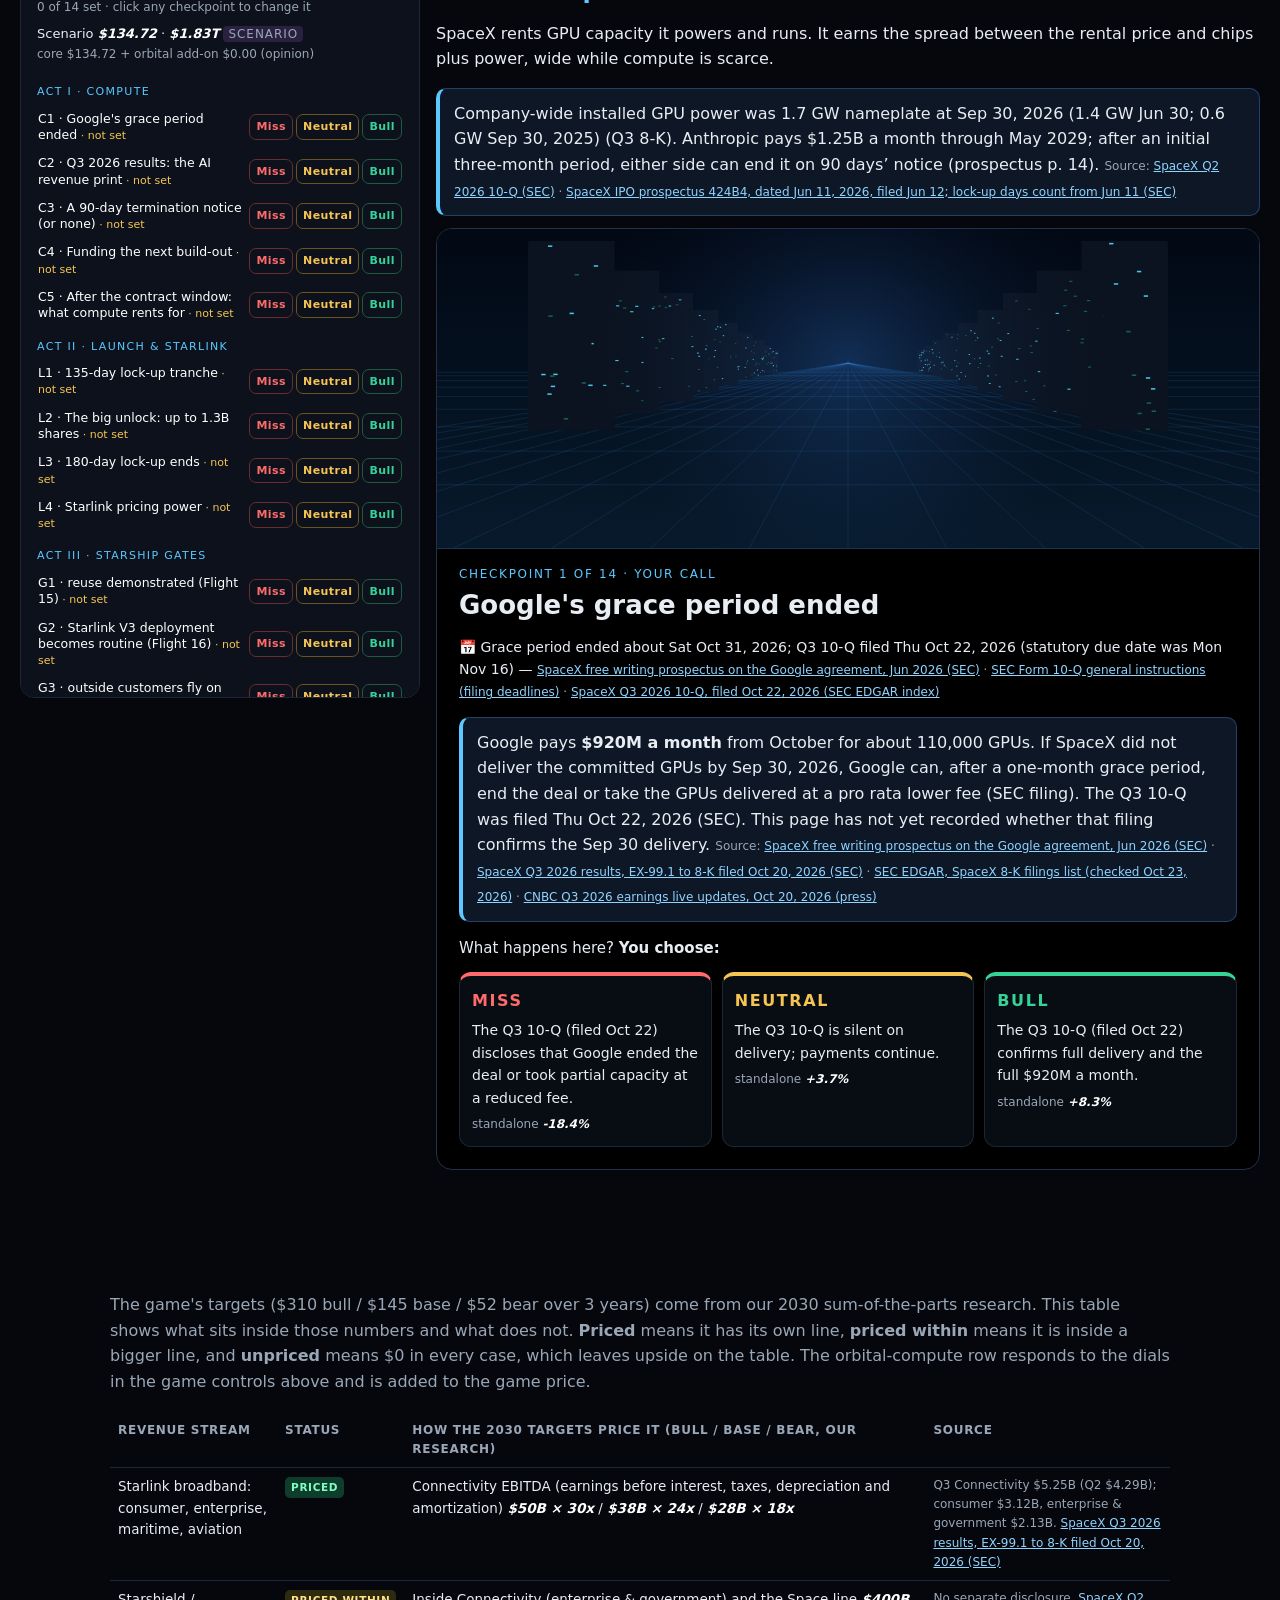
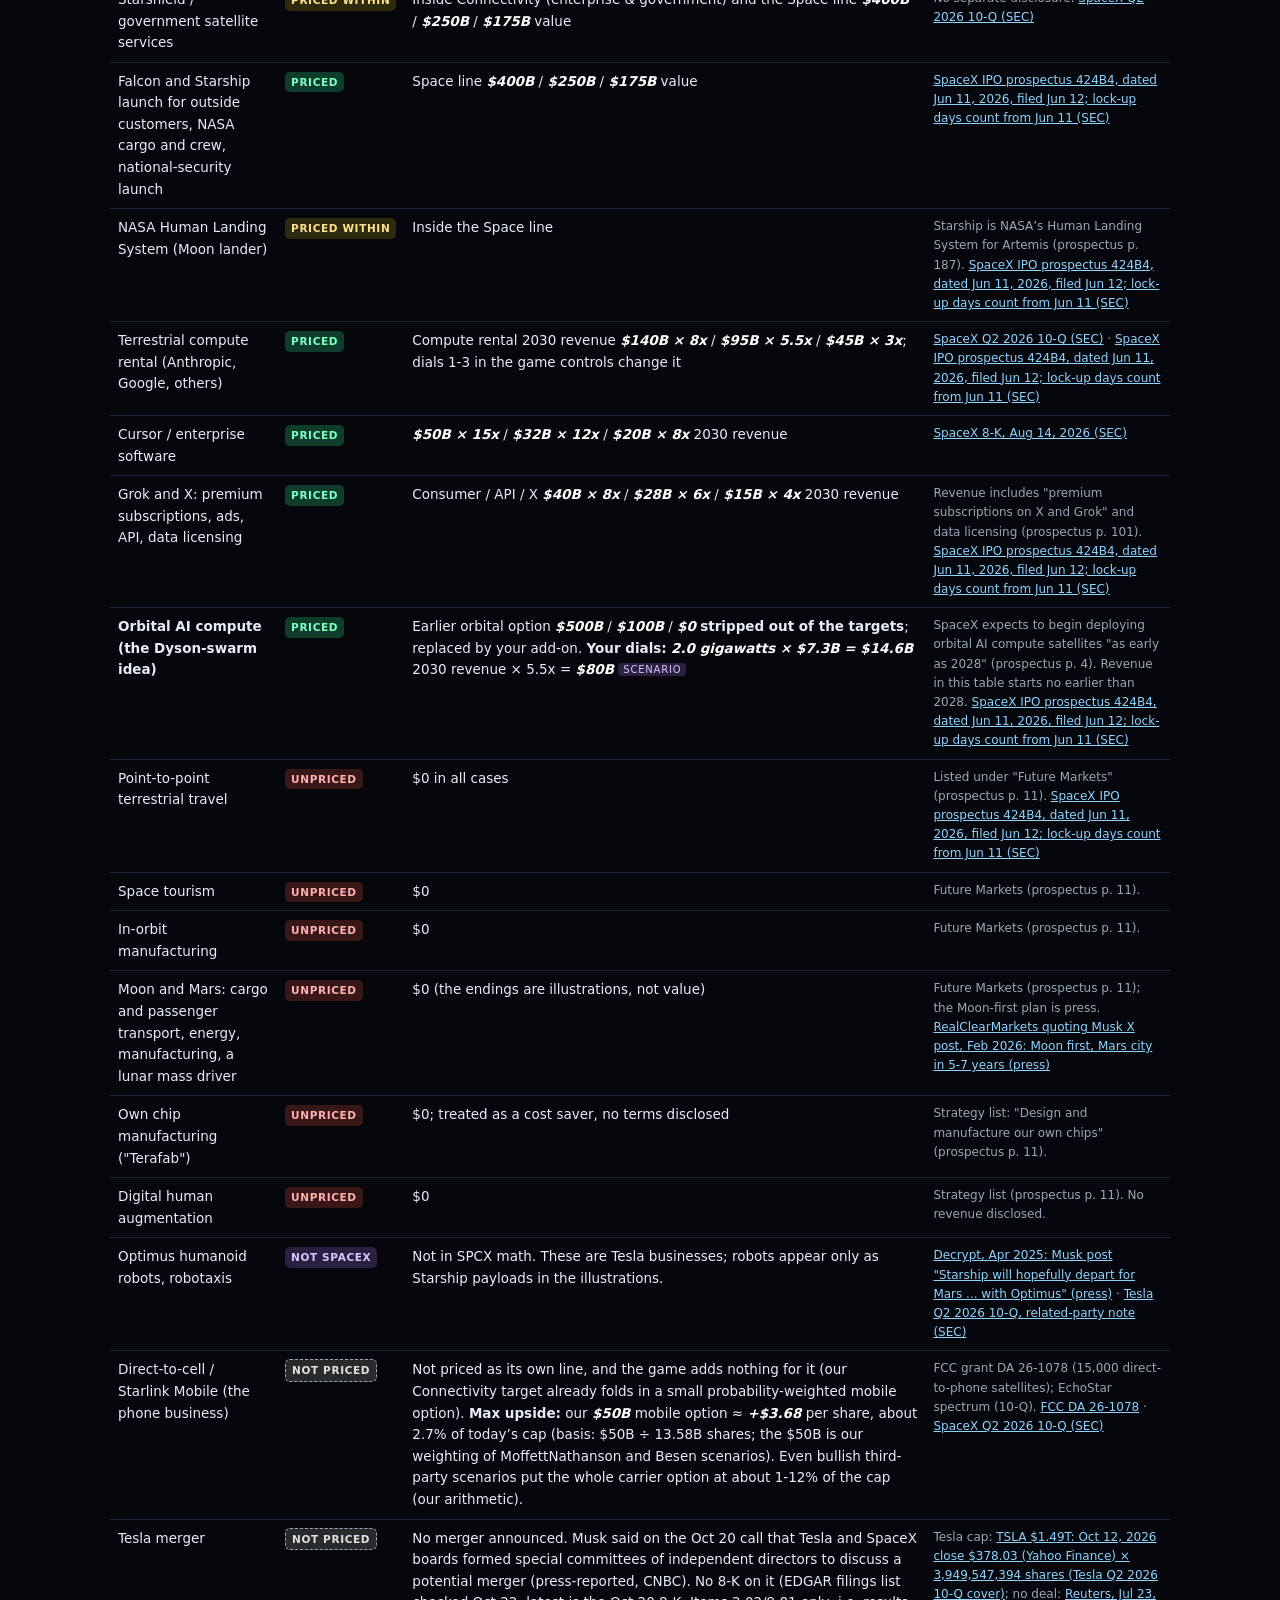
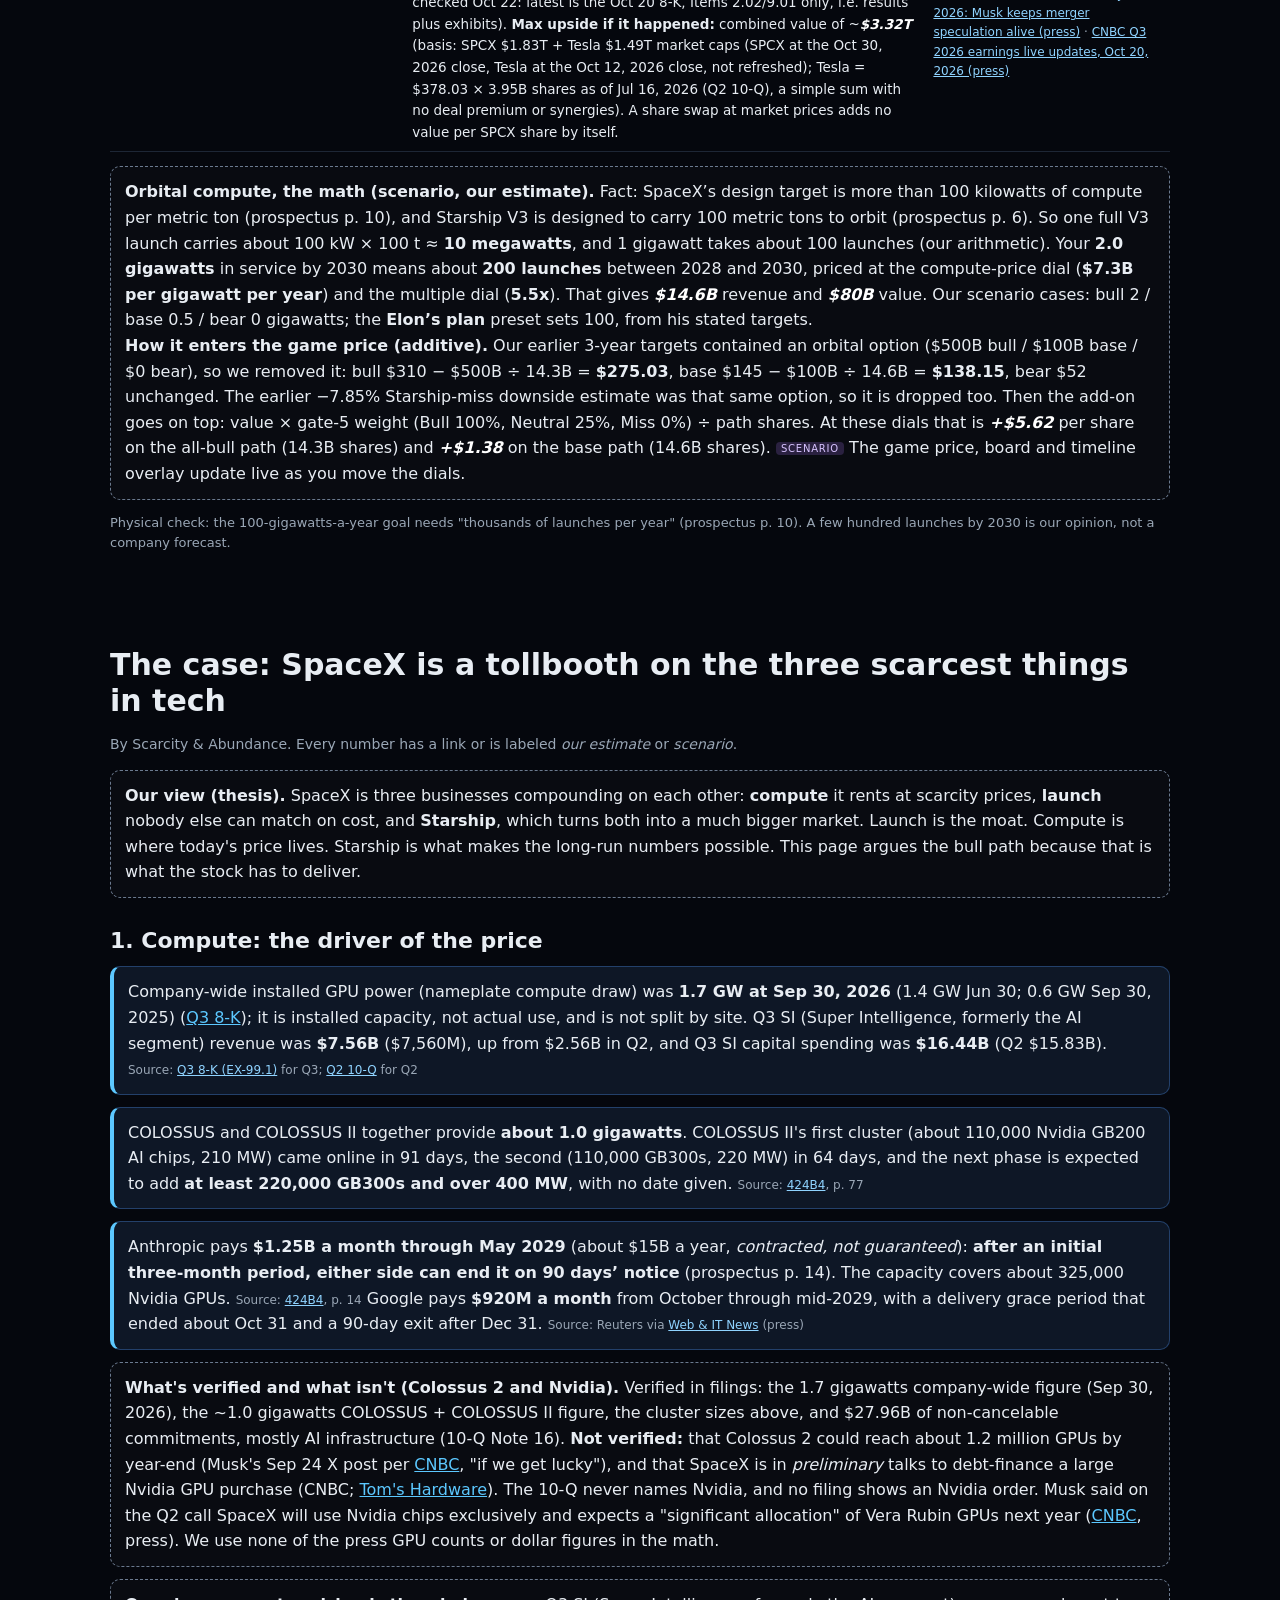
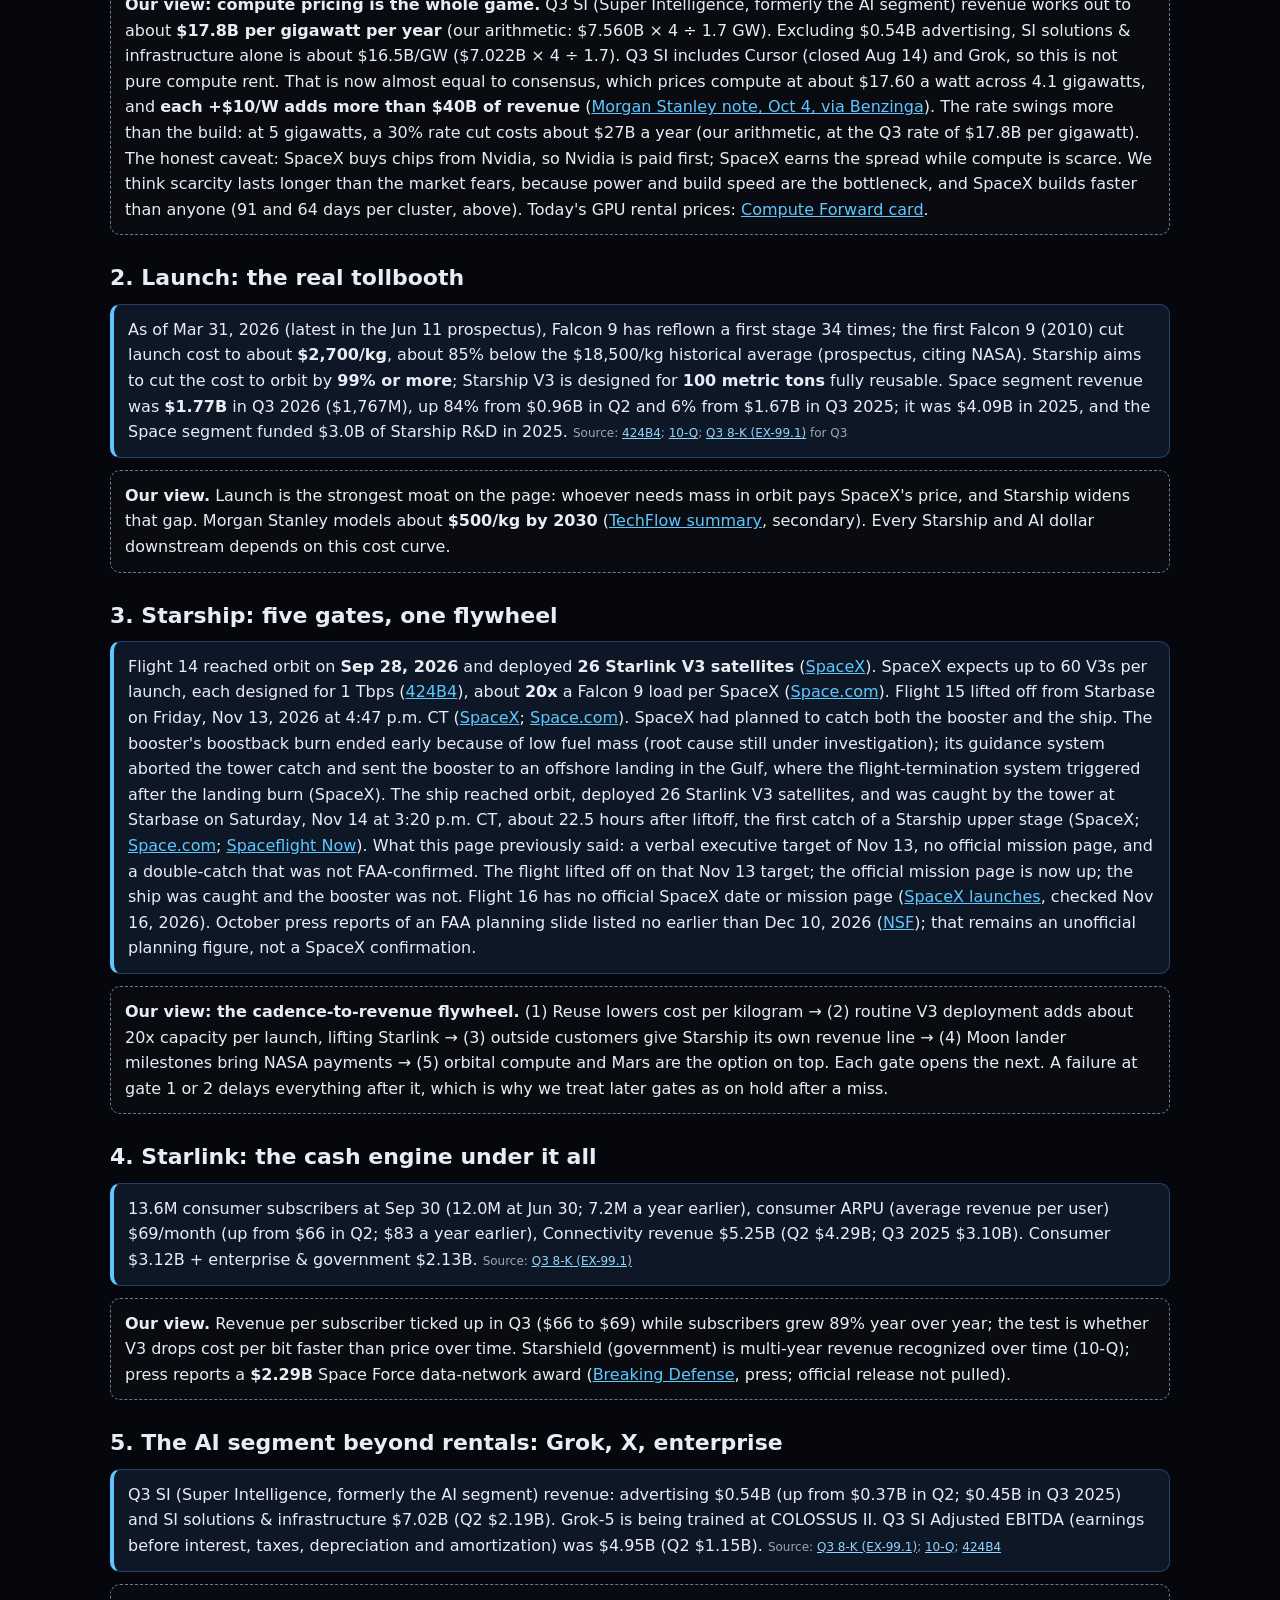
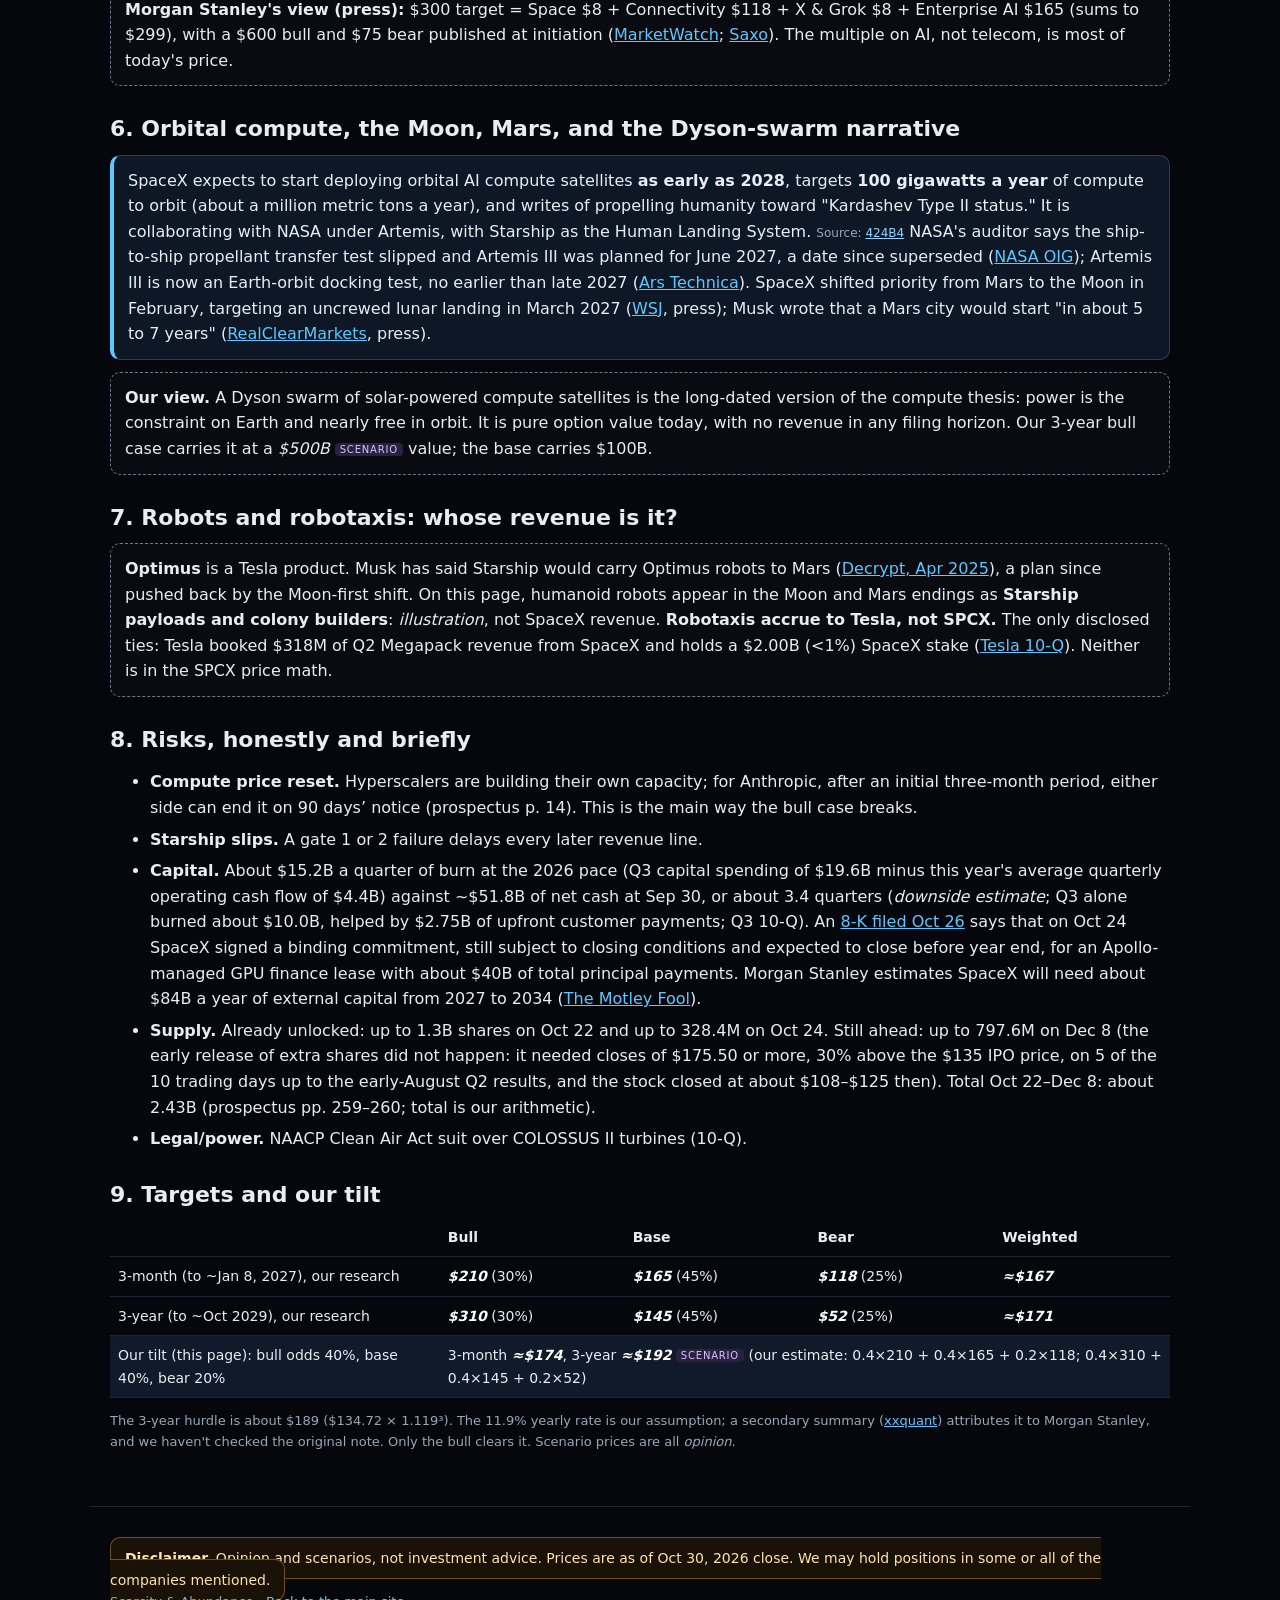
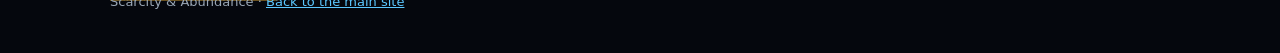
==== commit cb1b8d3f: "SpaceX Model: Flight 15 flew Nov 13; ship caught Nov 14; booster catch skipped Rewrite Section 3 and" ====
--- a/index.html
+++ b/index.html
@@ -118,7 +118,7 @@
   <div class="card-op"><b>Our view.</b> Launch is the strongest moat on the page: whoever needs mass in orbit pays SpaceX's price, and Starship widens that gap. Morgan Stanley models about <b>$500/kg by 2030</b> (<a href="https://www.techflowpost.com/en-US/article/33595" target="_blank" rel="noopener">TechFlow summary</a>, secondary). Every Starship and AI dollar downstream depends on this cost curve.</div>
 
   <h3>3. Starship: five gates, one flywheel</h3>
-  <div class="card-fact">Flight 14 reached orbit on <b>Sep 28, 2026</b> and deployed <b>26 Starlink V3 satellites</b> (<a href="https://www.spacex.com/launches/starship-flight-14/" target="_blank" rel="noopener">SpaceX</a>). SpaceX expects up to 60 V3s per launch, each designed for 1 Tbps (<a href="https://www.sec.gov/Archives/edgar/data/1181412/000162828026042639/spaceexplorationtechnologi.htm" target="_blank" rel="noopener">424B4</a>), about <b>20x</b> a Falcon 9 load per SpaceX (<a href="https://www.space.com/space-exploration/launches-spacecraft/wow-watch-spacexs-starship-megarocket-deploy-satellites-into-orbit-for-1st-time-ever-photos-video" target="_blank" rel="noopener">Space.com</a>). Flight 15 has a verbal SpaceX executive target of Friday Nov 13, 2026 (SpaceX VP Launch Kiko Dontchev at UP.Summit Thu Nov 5, reported by Eric Berger; <a href="https://www.teslarati.com/spacex-starship-catch-nov-13/" target="_blank" rel="noopener">Teslarati</a>); an FAA CADENA planning slide also lists NET Nov 13 (press). There is still no official SpaceX mission page, and the FAA Starship page still lists no Flight 15 license (<a href="https://www.faa.gov/space/stakeholder_engagement/spacex_starship" target="_blank" rel="noopener">FAA</a>, checked). Double-catch (booster and ship) remains Musk/Shotwell October framing and is not FAA-confirmed. Flight 16 remains undated; FAA planning-slide press reports list NET Dec 10, 2026 (<a href="https://www.nasaspaceflight.com/2026/10/ship-40-returns-ship-42-more-testing/" target="_blank" rel="noopener">NSF</a>).</div>
+  <div class="card-fact">Flight 14 reached orbit on <b>Sep 28, 2026</b> and deployed <b>26 Starlink V3 satellites</b> (<a href="https://www.spacex.com/launches/starship-flight-14/" target="_blank" rel="noopener">SpaceX</a>). SpaceX expects up to 60 V3s per launch, each designed for 1 Tbps (<a href="https://www.sec.gov/Archives/edgar/data/1181412/000162828026042639/spaceexplorationtechnologi.htm" target="_blank" rel="noopener">424B4</a>), about <b>20x</b> a Falcon 9 load per SpaceX (<a href="https://www.space.com/space-exploration/launches-spacecraft/wow-watch-spacexs-starship-megarocket-deploy-satellites-into-orbit-for-1st-time-ever-photos-video" target="_blank" rel="noopener">Space.com</a>). Flight 15 lifted off from Starbase on Friday, Nov 13, 2026 at 4:47 p.m. CT (<a href="https://www.spacex.com/launches/starship-flight-15" target="_blank" rel="noopener">SpaceX</a>; <a href="https://www.space.com/space-exploration/launches-spacecraft/spacex-starship-flight-15-chopsticks-double-catch-super-heavy-ship" target="_blank" rel="noopener">Space.com</a>). SpaceX had planned to catch both the booster and the ship. The booster's boostback burn ended early because of low fuel mass (root cause still under investigation); its guidance system aborted the tower catch and sent the booster to an offshore landing in the Gulf, where the flight-termination system triggered after the landing burn (SpaceX). The ship reached orbit, deployed 26 Starlink V3 satellites, and was caught by the tower at Starbase on Saturday, Nov 14 at 3:20 p.m. CT, about 22.5 hours after liftoff, the first catch of a Starship upper stage (SpaceX; <a href="https://www.space.com/space-exploration/launches-spacecraft/whats-next-for-spacexs-starship-after-epic-flight-15-chopsticks-catch" target="_blank" rel="noopener">Space.com</a>; <a href="https://spaceflightnow.com/2026/11/13/live-coverage-starship-flight-15-attempts-to-recover-full-vehicle-in-double-launch-pad-catch/" target="_blank" rel="noopener">Spaceflight Now</a>). What this page previously said: a verbal executive target of Nov 13, no official mission page, and a double-catch that was not FAA-confirmed. The flight lifted off on that Nov 13 target; the official mission page is now up; the ship was caught and the booster was not. Flight 16 has no official SpaceX date or mission page (<a href="https://www.spacex.com/launches/" target="_blank" rel="noopener">SpaceX launches</a>, checked Nov 16, 2026). October press reports of an FAA planning slide listed no earlier than Dec 10, 2026 (<a href="https://www.nasaspaceflight.com/2026/10/ship-40-returns-ship-42-more-testing/" target="_blank" rel="noopener">NSF</a>); that remains an unofficial planning figure, not a SpaceX confirmation.</div>
   <div class="card-op"><b>Our view: the cadence-to-revenue flywheel.</b> (1) Reuse lowers cost per kilogram → (2) routine V3 deployment adds about 20x capacity per launch, lifting Starlink → (3) outside customers give Starship its own revenue line → (4) Moon lander milestones bring NASA payments → (5) orbital compute and Mars are the option on top. Each gate opens the next. A failure at gate 1 or 2 delays everything after it, which is why we treat later gates as on hold after a miss.</div>
 
   <h3>4. Starlink: the cash engine under it all</h3>
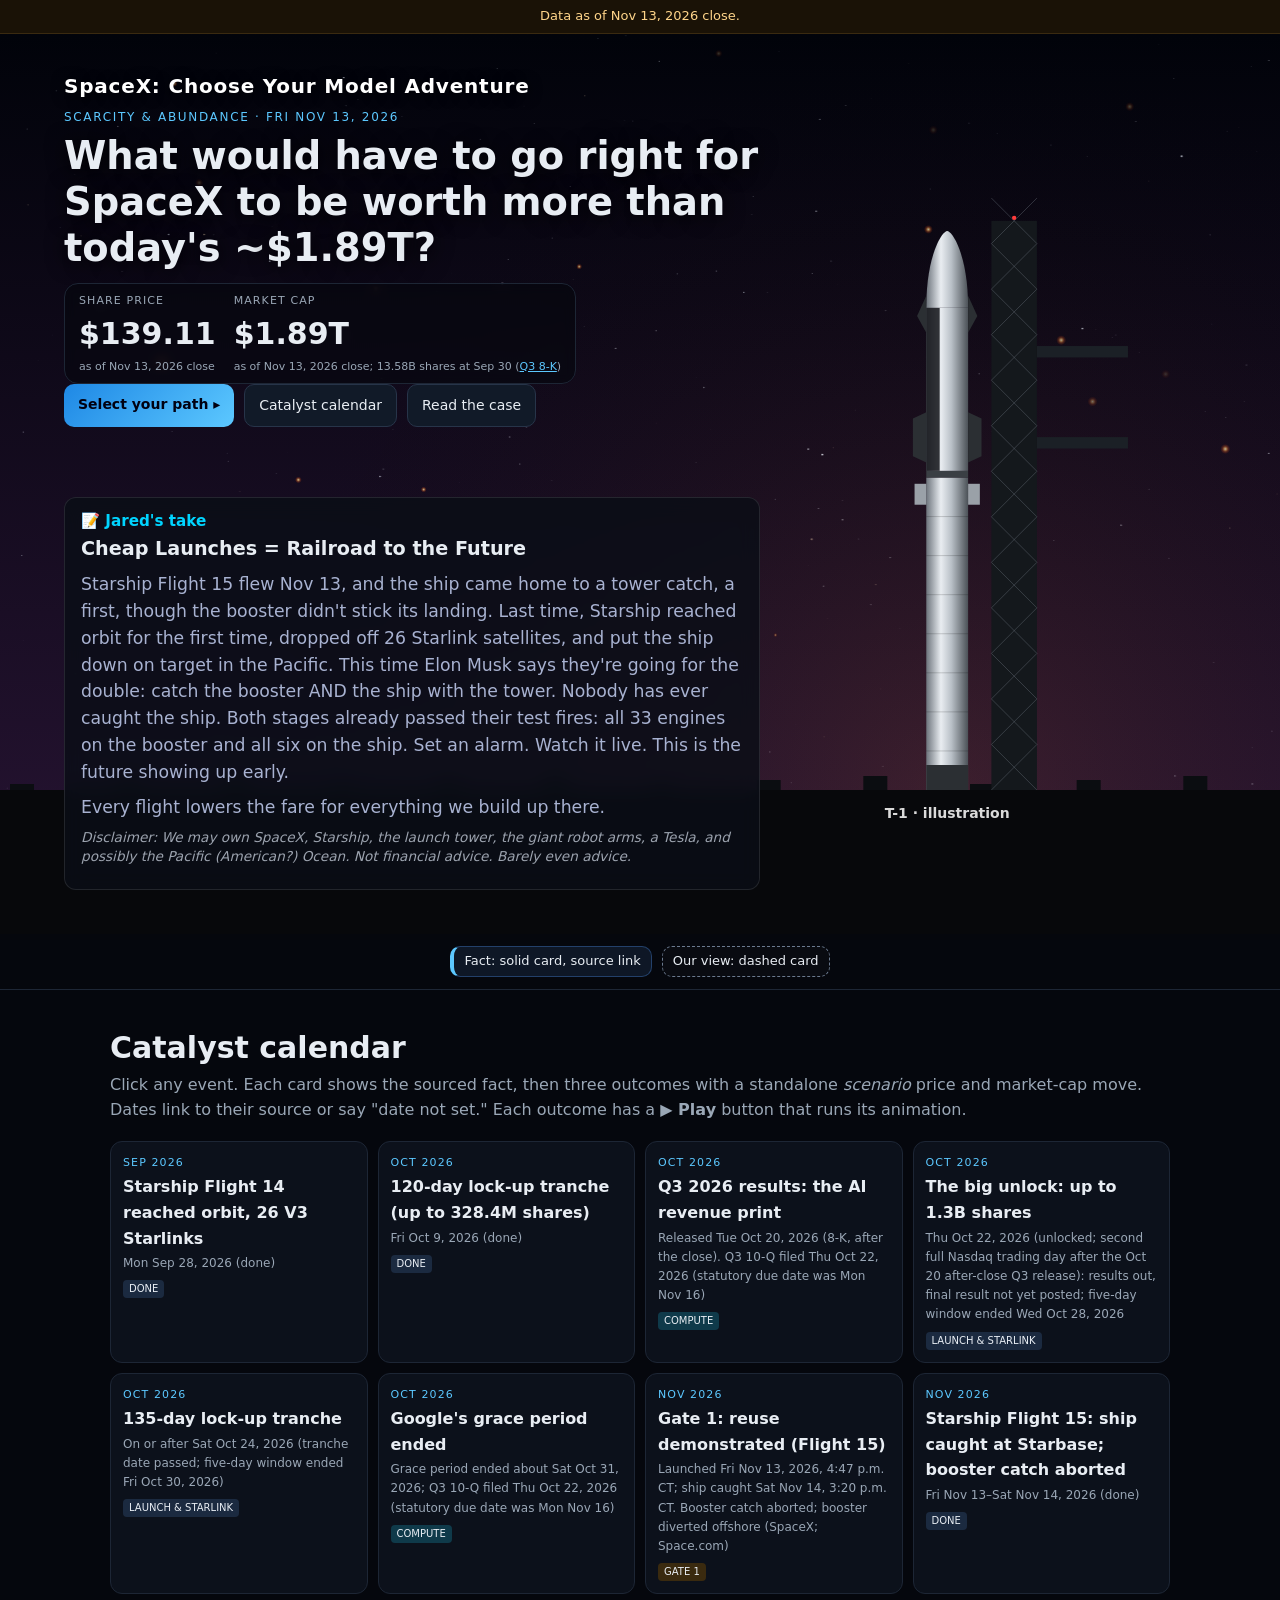
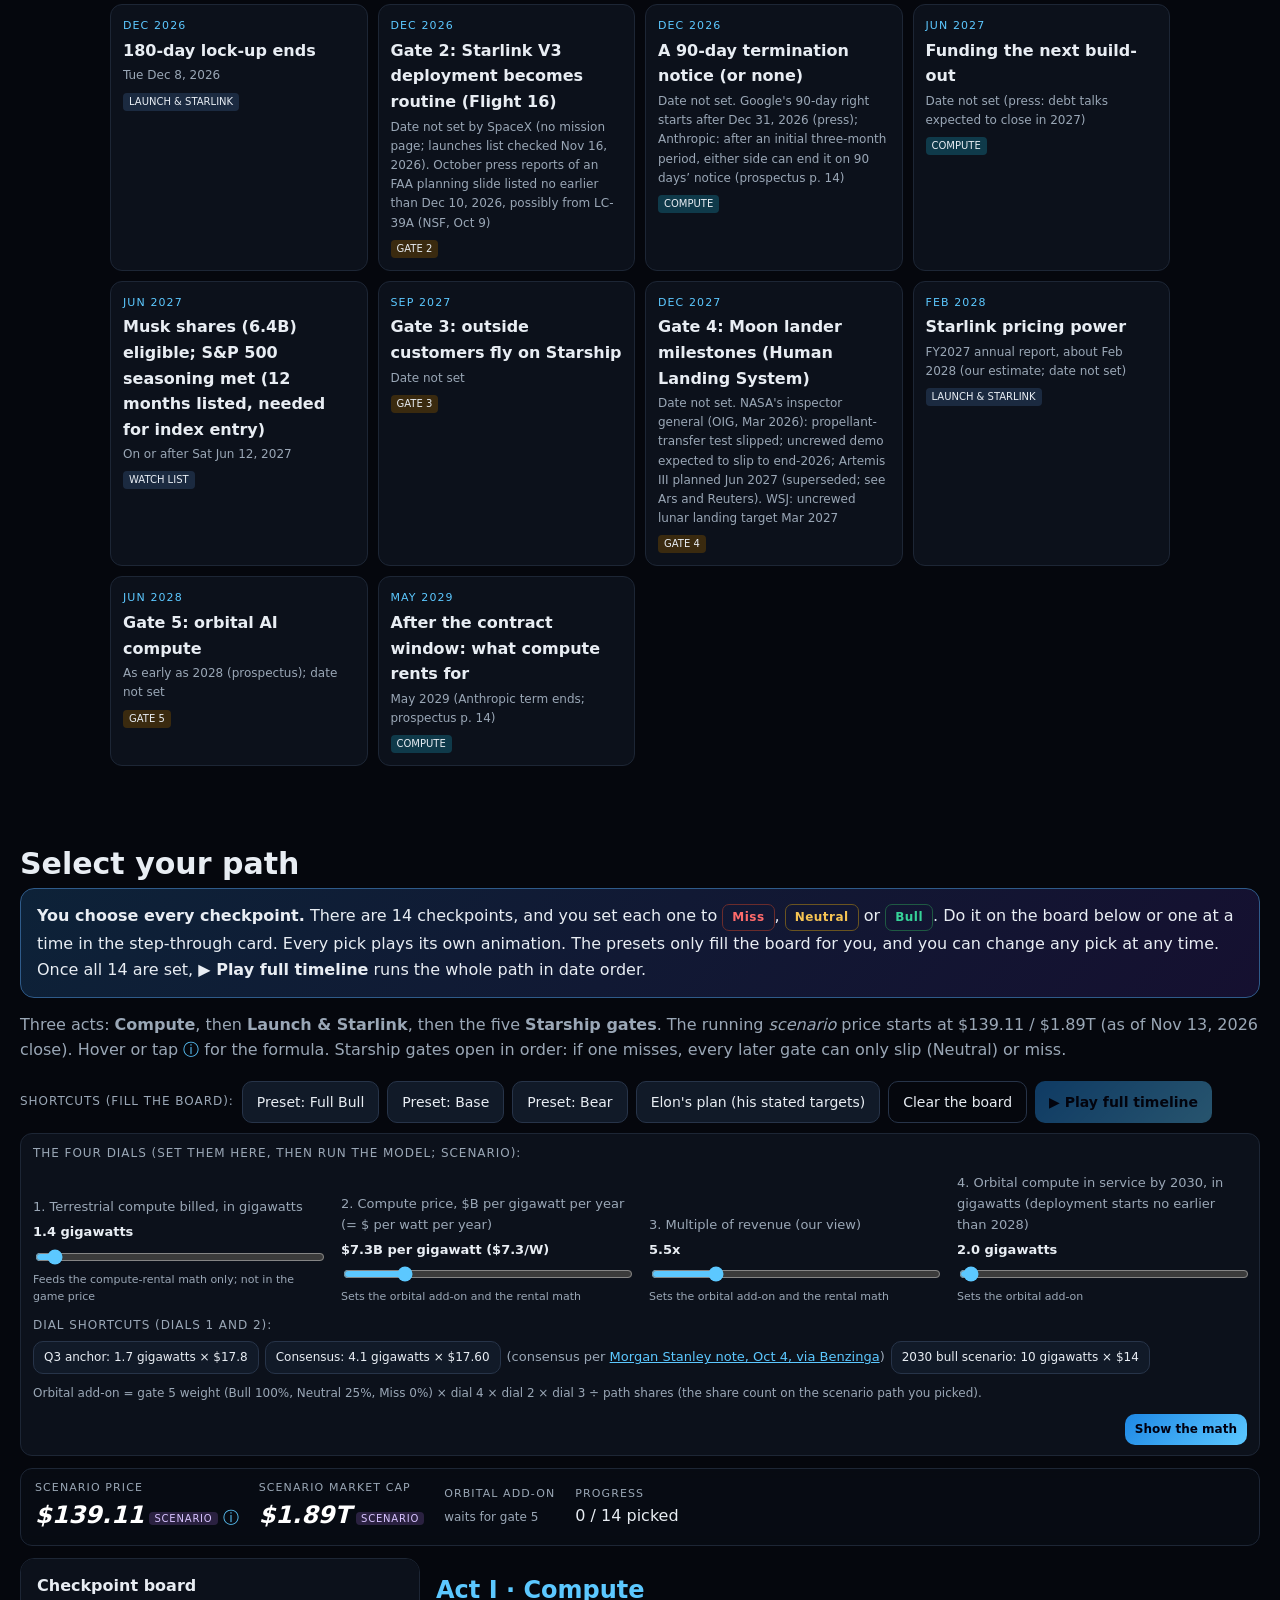
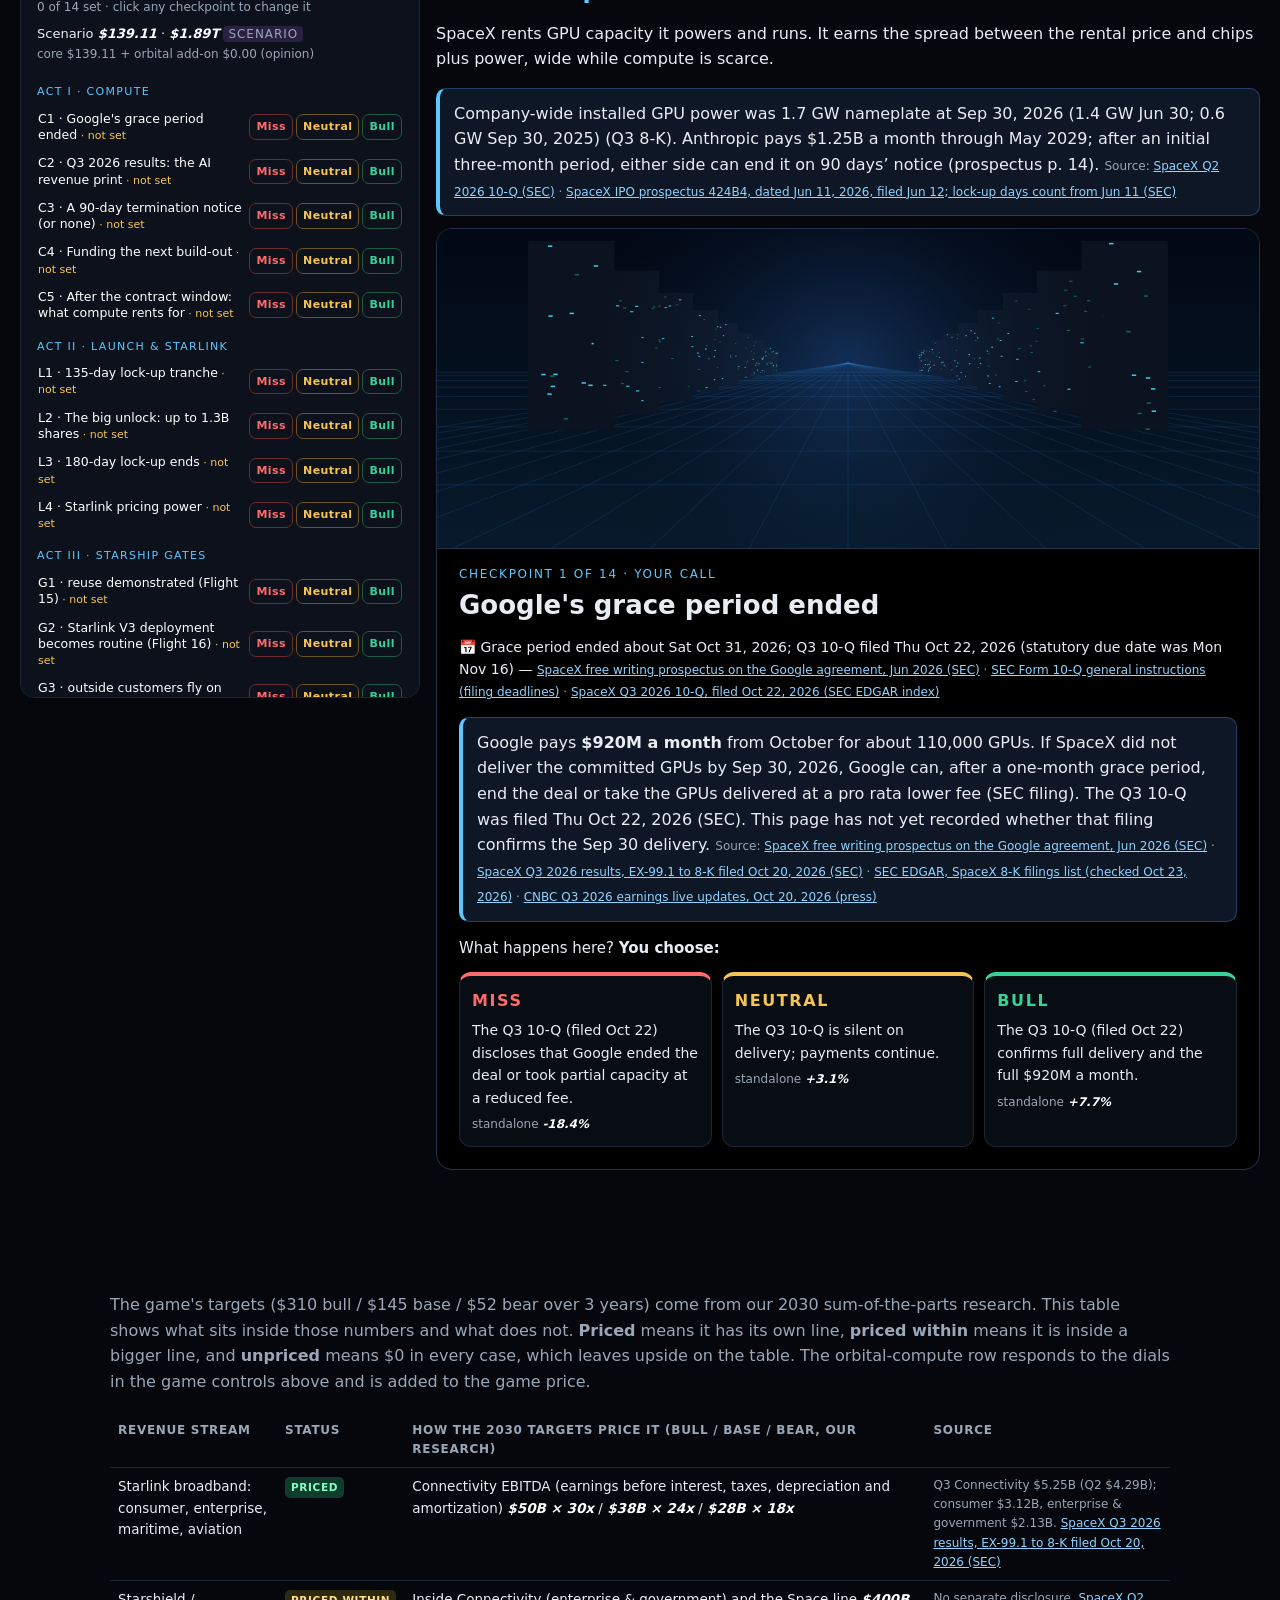
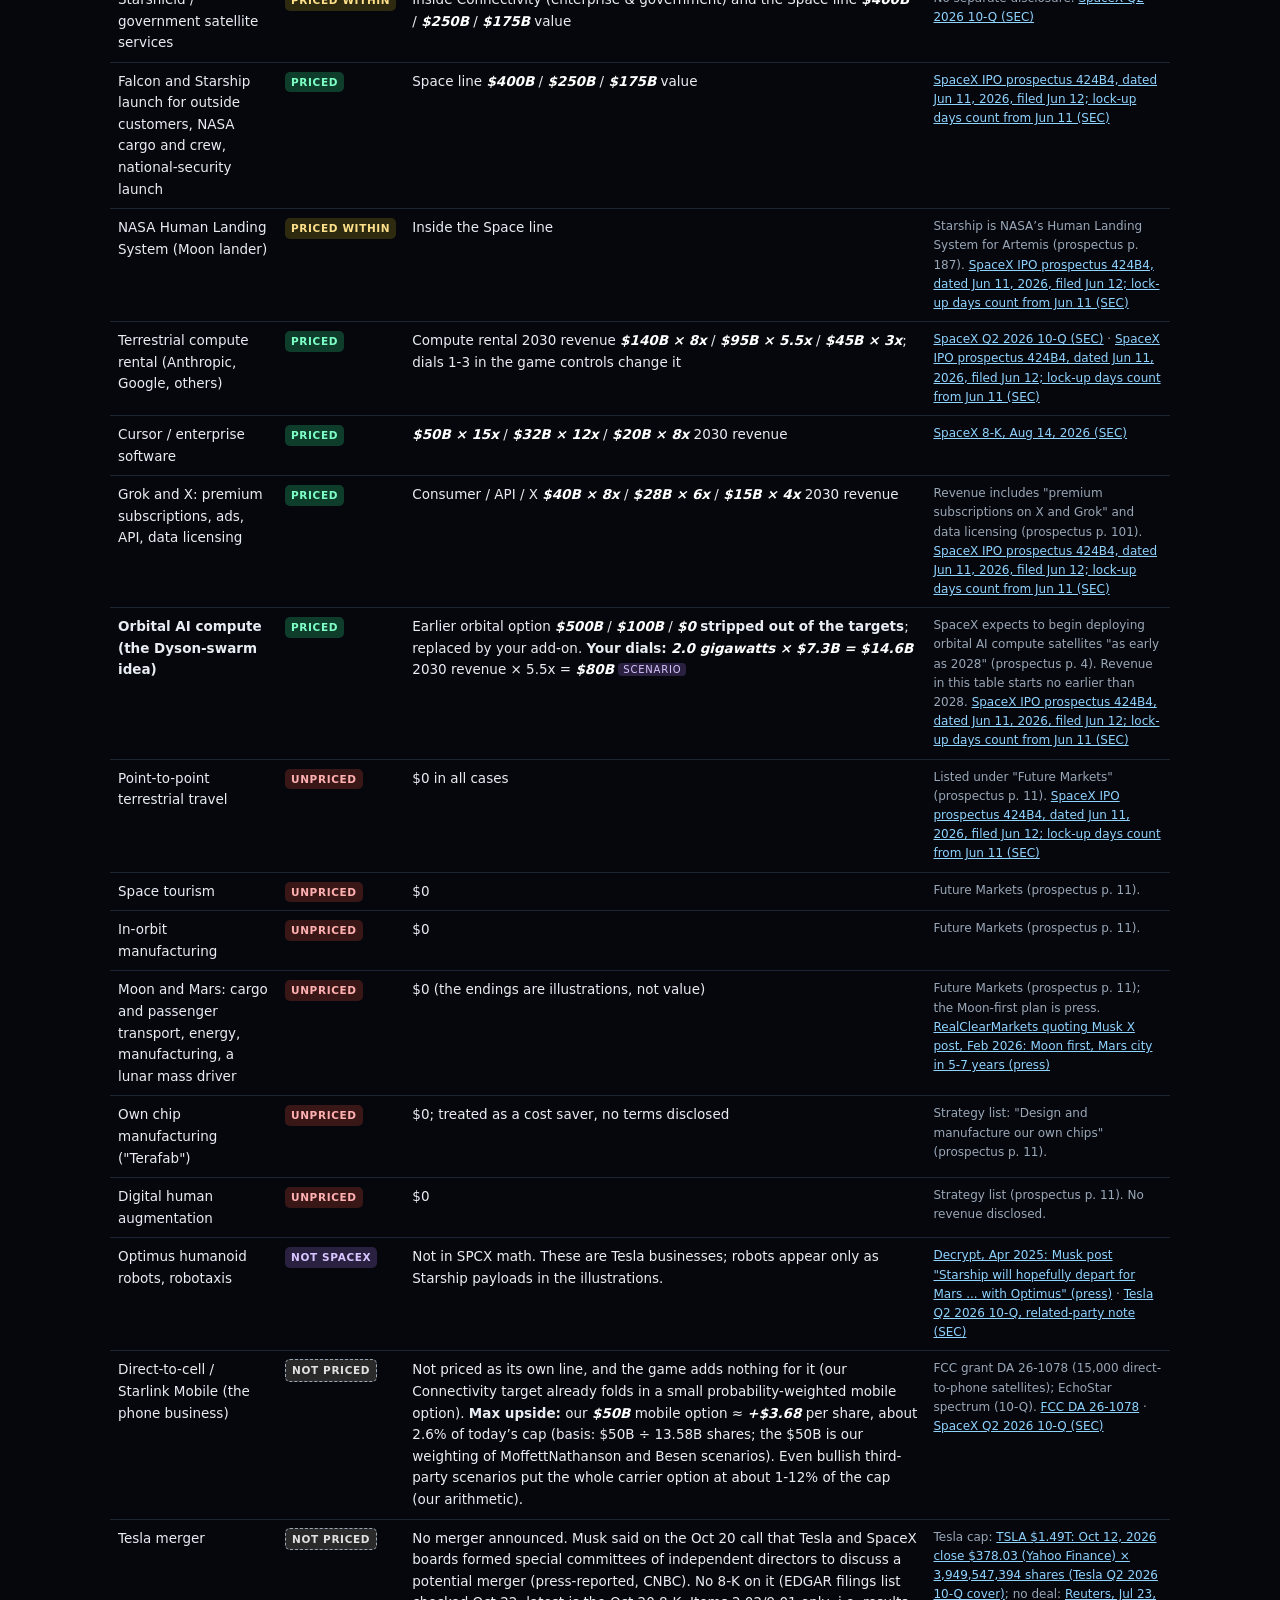
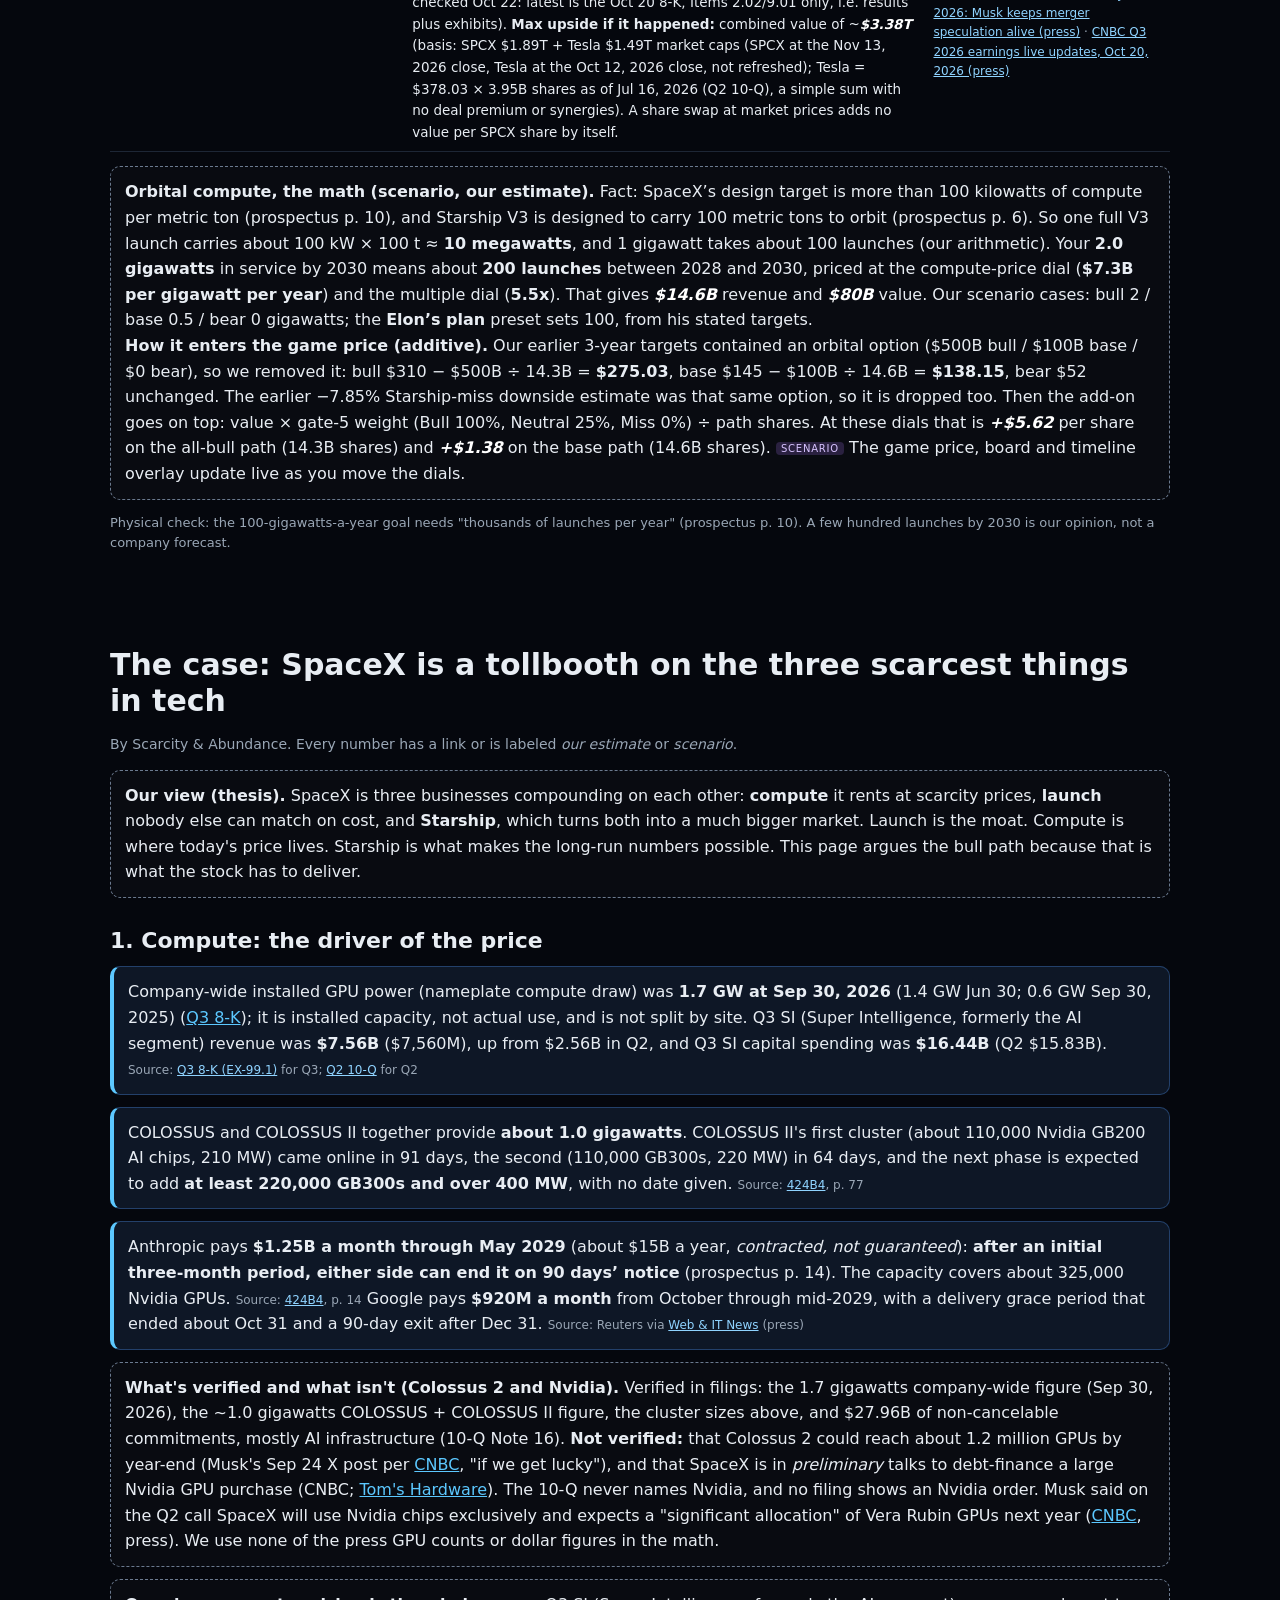
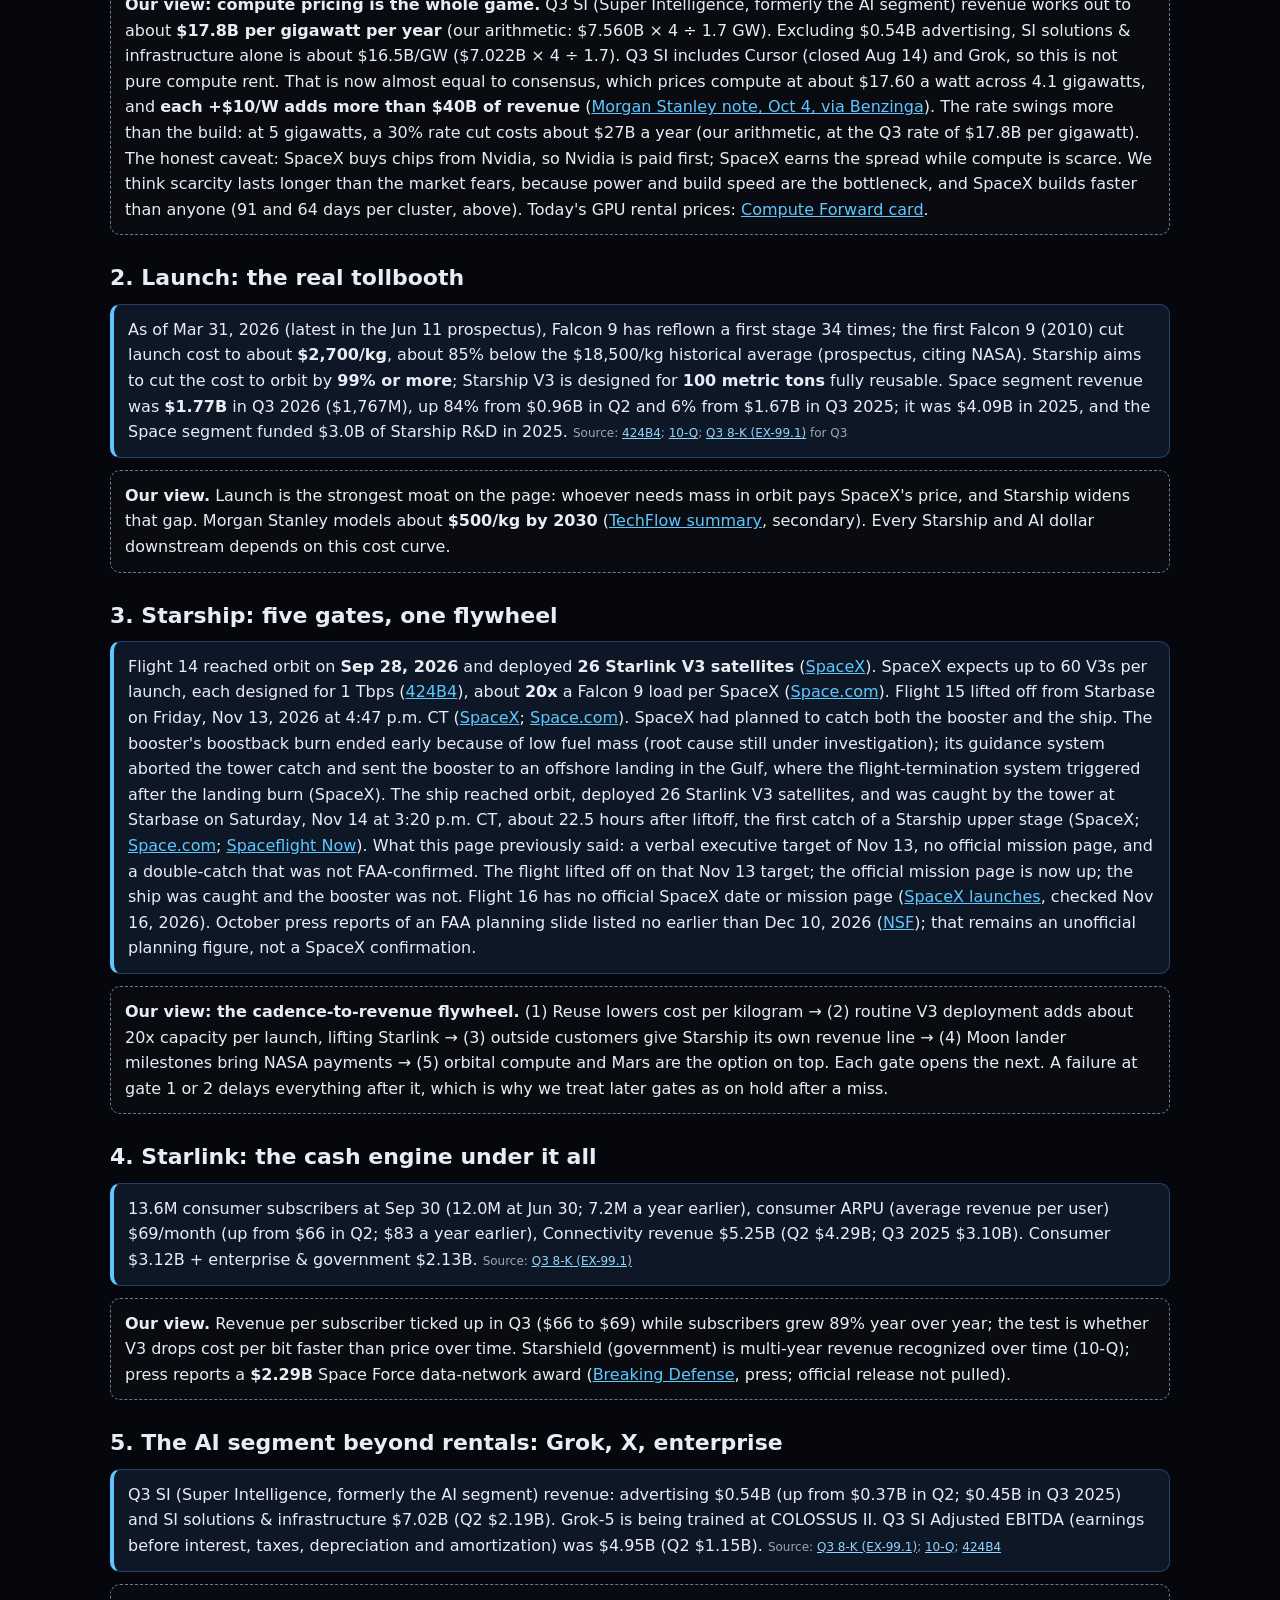
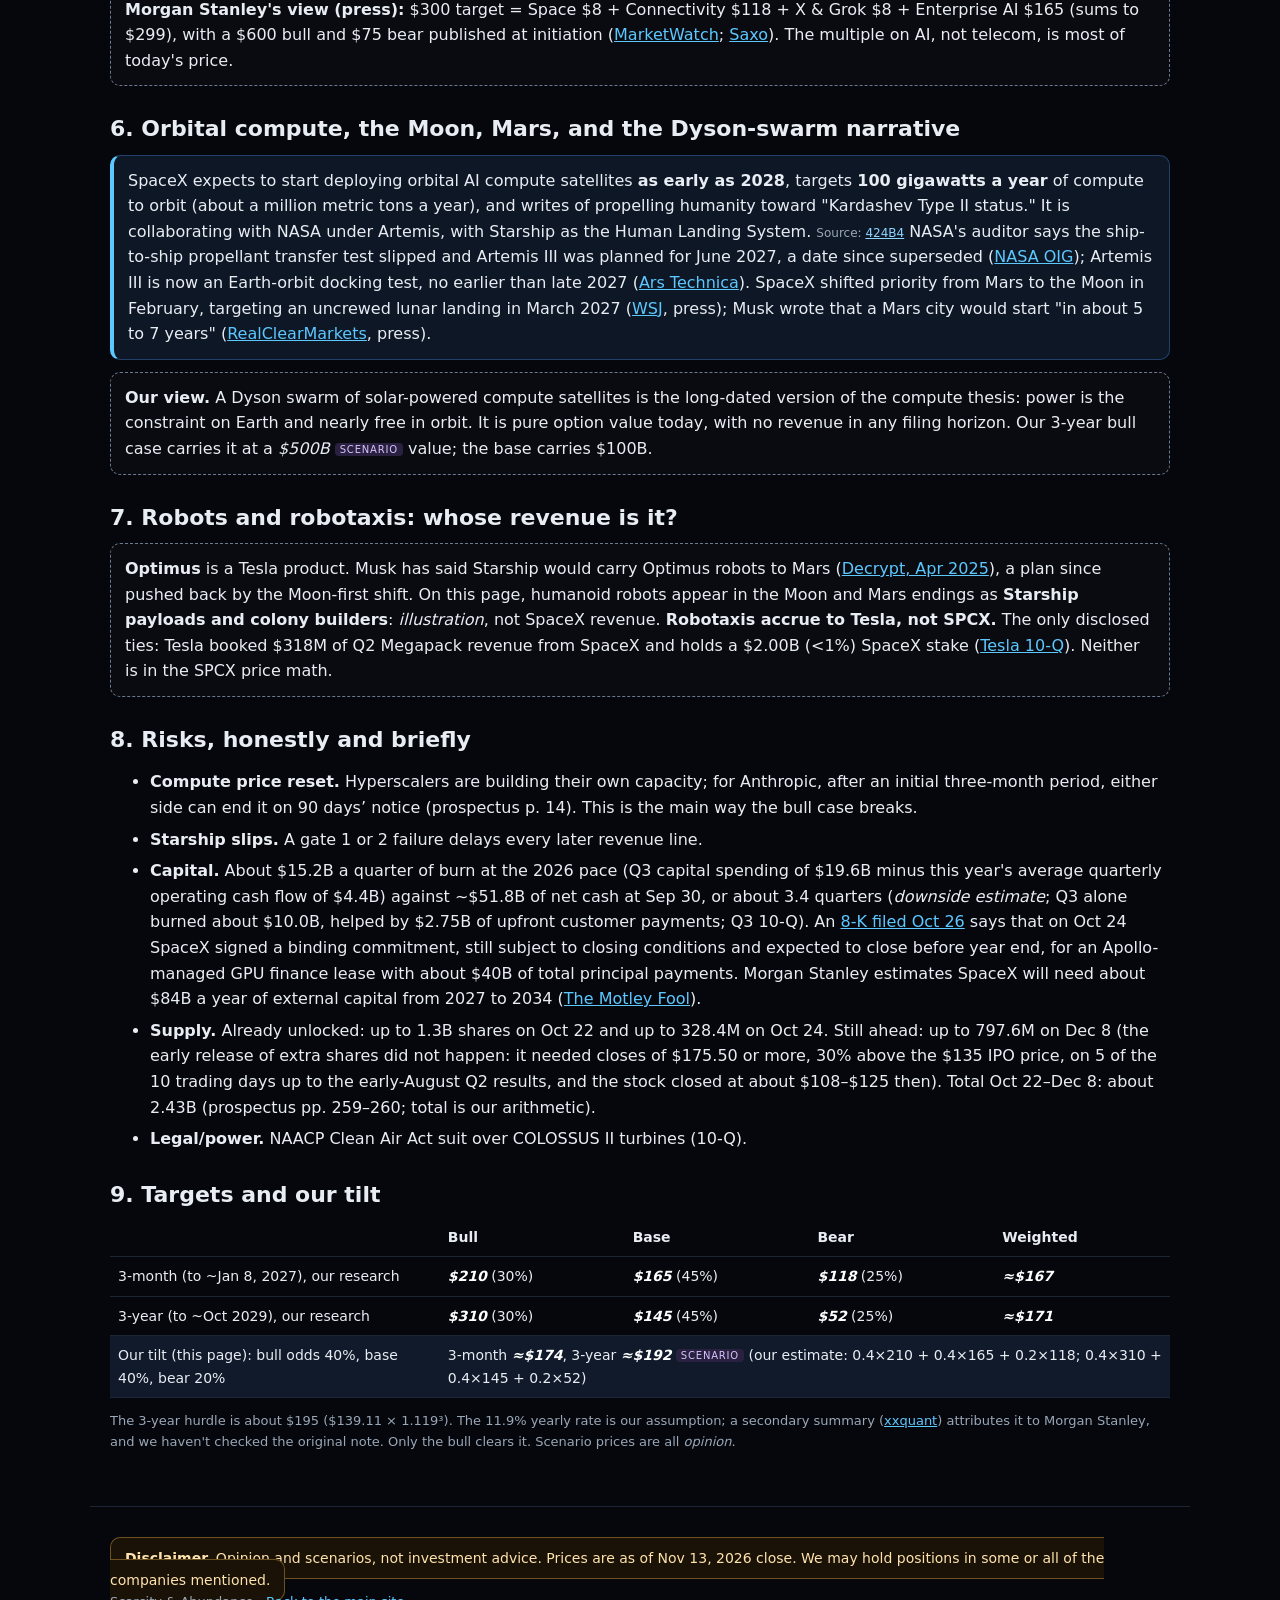
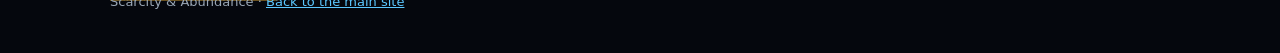
==== commit 5c341526: "Roll price to Fri Nov 13 close ($139.11, $1.89T, hurdle ~$195) Latest completed trading day as of Mo" ====
--- a/index.html
+++ b/index.html
@@ -23,17 +23,17 @@
 <link rel="stylesheet" href="css/style.css">
 </head>
 <body>
-<div class="banner" role="note">Data as of Oct 30, 2026 close.</div>
+<div class="banner" role="note">Data as of Nov 13, 2026 close.</div>
 
 <header class="hero" id="top">
   <canvas id="heroCanvas" aria-label="Animated Starship lifting off at night" role="img"></canvas>
   <div class="hero-copy">
     <p class="sitetitle">SpaceX: Choose Your Model Adventure</p>
-    <p class="kicker">Scarcity &amp; Abundance · Fri Oct 30, 2026</p>
-    <h1>What would have to go right for SpaceX to be worth more than today's ~<span class="live-cap">$1.83T</span>?</h1>
+    <p class="kicker">Scarcity &amp; Abundance · Fri Nov 13, 2026</p>
+    <h1>What would have to go right for SpaceX to be worth more than today's ~<span class="live-cap">$1.89T</span>?</h1>
     <div class="startnum">
-      <div><span class="lbl">Share price</span><span class="big" id="heroPrice">$134.72</span><span class="src">as of Oct 30, 2026 close</span></div>
-      <div><span class="lbl">Market cap</span><span class="big" id="heroCap">$1.83T</span><span class="src">as of Oct 30, 2026 close; 13.58B shares at Sep 30 (<a href="https://www.sec.gov/Archives/edgar/data/1181412/000162828026066482/spaceexplorationtechnologi.htm" target="_blank" rel="noopener">Q3 8-K</a>)</span></div>
+      <div><span class="lbl">Share price</span><span class="big" id="heroPrice">$139.11</span><span class="src">as of Nov 13, 2026 close</span></div>
+      <div><span class="lbl">Market cap</span><span class="big" id="heroCap">$1.89T</span><span class="src">as of Nov 13, 2026 close; 13.58B shares at Sep 30 (<a href="https://www.sec.gov/Archives/edgar/data/1181412/000162828026066482/spaceexplorationtechnologi.htm" target="_blank" rel="noopener">Q3 8-K</a>)</span></div>
     </div>
     <div class="cta"><a class="btn primary" href="#game">Select your path ▸</a><a class="btn" href="#calendar">Catalyst calendar</a><a class="btn" href="#article">Read the case</a></div>
   </div>
@@ -61,7 +61,7 @@
 <section id="game" class="wrap">
   <h2>Select your path</h2>
   <div class="youpick"><b>You choose every checkpoint.</b> There are 14 checkpoints, and you set each one to <span class="tg miss">Miss</span>, <span class="tg neutral">Neutral</span> or <span class="tg bull">Bull</span>. Do it on the board below or one at a time in the step-through card. Every pick plays its own animation. The presets only fill the board for you, and you can change any pick at any time. Once all 14 are set, <b>▶ Play full timeline</b> runs the whole path in date order.</div>
-  <p class="sub">Three acts: <b>Compute</b>, then <b>Launch &amp; Starlink</b>, then the five <b>Starship gates</b>. The running <i>scenario</i> price starts at <span class="live-price">$134.72</span> / <span class="live-cap">$1.83T</span> (as of Oct 30, 2026 close). Hover or tap <span class="tip-i">ⓘ</span> for the formula. Starship gates open in order: if one misses, every later gate can only slip (Neutral) or miss.</p>
+  <p class="sub">Three acts: <b>Compute</b>, then <b>Launch &amp; Starlink</b>, then the five <b>Starship gates</b>. The running <i>scenario</i> price starts at <span class="live-price">$139.11</span> / <span class="live-cap">$1.89T</span> (as of Nov 13, 2026 close). Hover or tap <span class="tip-i">ⓘ</span> for the formula. Starship gates open in order: if one misses, every later gate can only slip (Neutral) or miss.</p>
   <div class="presets">
     <span class="plbl">Shortcuts (fill the board):</span>
     <button class="btn" data-preset="bull" aria-pressed="false">Preset: Full Bull</button>
@@ -82,8 +82,8 @@
     <button class="btn primary sm" id="showMath" aria-haspopup="dialog">Show the math</button>
   </div>
   <div class="hud" id="hud">
-    <div><span class="lbl">Scenario price</span><i class="scen big" id="gPrice">$134.72</i> <span class="scen-tag">scenario</span> <span class="tip-i" id="gTip" tabindex="0">ⓘ<span class="tip" id="gTipText"></span></span></div>
-    <div><span class="lbl">Scenario market cap</span><i class="scen big" id="gCap">$1.83T</i> <span class="scen-tag">scenario</span></div>
+    <div><span class="lbl">Scenario price</span><i class="scen big" id="gPrice">$139.11</i> <span class="scen-tag">scenario</span> <span class="tip-i" id="gTip" tabindex="0">ⓘ<span class="tip" id="gTipText"></span></span></div>
+    <div><span class="lbl">Scenario market cap</span><i class="scen big" id="gCap">$1.89T</i> <span class="scen-tag">scenario</span></div>
     <div><span class="lbl">Orbital add-on</span><span id="gOrb"></span></div>
     <div><span class="lbl">Progress</span><span id="gProg">0 / 14</span></div>
     <div class="trail" id="gTrail" aria-label="Your picks so far"></div>
@@ -154,14 +154,14 @@
       <tr class="tilt"><td>Our tilt (this page): bull odds 40%, base 40%, bear 20%</td><td colspan="4">3-month <i class="scen">≈$174</i>, 3-year <i class="scen">≈$192</i> <span class="scen-tag">scenario</span> (our estimate: 0.4×210 + 0.4×165 + 0.2×118; 0.4×310 + 0.4×145 + 0.2×52)</td></tr>
     </tbody>
   </table>
-  <p class="note">The 3-year hurdle is about $189 ($134.72 × 1.119³). The 11.9% yearly rate is our assumption; a secondary summary (<a href="https://www.xxquant.com/en/institution/institutional-research/529e31182ae25f60d329abc6c2209e39" target="_blank" rel="noopener">xxquant</a>) attributes it to Morgan Stanley, and we haven't checked the original note. Only the bull clears it. Scenario prices are all <i>opinion</i>.</p>
+  <p class="note">The 3-year hurdle is about $195 ($139.11 × 1.119³). The 11.9% yearly rate is our assumption; a secondary summary (<a href="https://www.xxquant.com/en/institution/institutional-research/529e31182ae25f60d329abc6c2209e39" target="_blank" rel="noopener">xxquant</a>) attributes it to Morgan Stanley, and we haven't checked the original note. Only the bull clears it. Scenario prices are all <i>opinion</i>.</p>
 
 </article>
 </main>
 
 <div id="finale" class="finale" hidden role="dialog" aria-label="Full timeline">
   <canvas id="fCanvas"></canvas>
-  <div class="fhud" id="fHud"><span class="lbl">Running scenario price</span><i class="scen big" id="fPrice">$134.72</i><span class="lbl">Market cap</span><i class="scen" id="fCap">$1.83T</i><span class="scen-tag">scenario</span><div class="fstep" id="fStep"></div></div>
+  <div class="fhud" id="fHud"><span class="lbl">Running scenario price</span><i class="scen big" id="fPrice">$139.11</i><span class="lbl">Market cap</span><i class="scen" id="fCap">$1.89T</i><span class="scen-tag">scenario</span><div class="fstep" id="fStep"></div></div>
   <div class="fcap" id="fCapn"></div>
   <div class="fbar"><span id="fBar"></span></div>
   <button class="btn fclose" id="fClose">Close ✕</button>
@@ -176,7 +176,7 @@
 </div></div></div>
 <div id="modal" class="modal" hidden><div class="modal-box" role="dialog" aria-modal="true" aria-labelledby="mTitle"><canvas class="mbg"></canvas><div class="mshade"></div><button class="mclose" aria-label="Close">×</button><div class="mbody" id="mBody"></div></div></div>
 
-<footer class="wrap foot"><span class="disclaimer"><b>Disclaimer.</b> Opinion and scenarios, not investment advice. Prices are as of Oct 30, 2026 close. We may hold positions in some or all of the companies mentioned.</span><br>Scarcity &amp; Abundance · <a href="https://jsheppard8989.github.io/ai-finance-tech-dashboard/">Back to the main site</a></footer>
+<footer class="wrap foot"><span class="disclaimer"><b>Disclaimer.</b> Opinion and scenarios, not investment advice. Prices are as of Nov 13, 2026 close. We may hold positions in some or all of the companies mentioned.</span><br>Scarcity &amp; Abundance · <a href="https://jsheppard8989.github.io/ai-finance-tech-dashboard/">Back to the main site</a></footer>
 <script src="js/data.js"></script>
 <script src="js/scenes.js"></script>
 <script src="js/anim.js"></script>
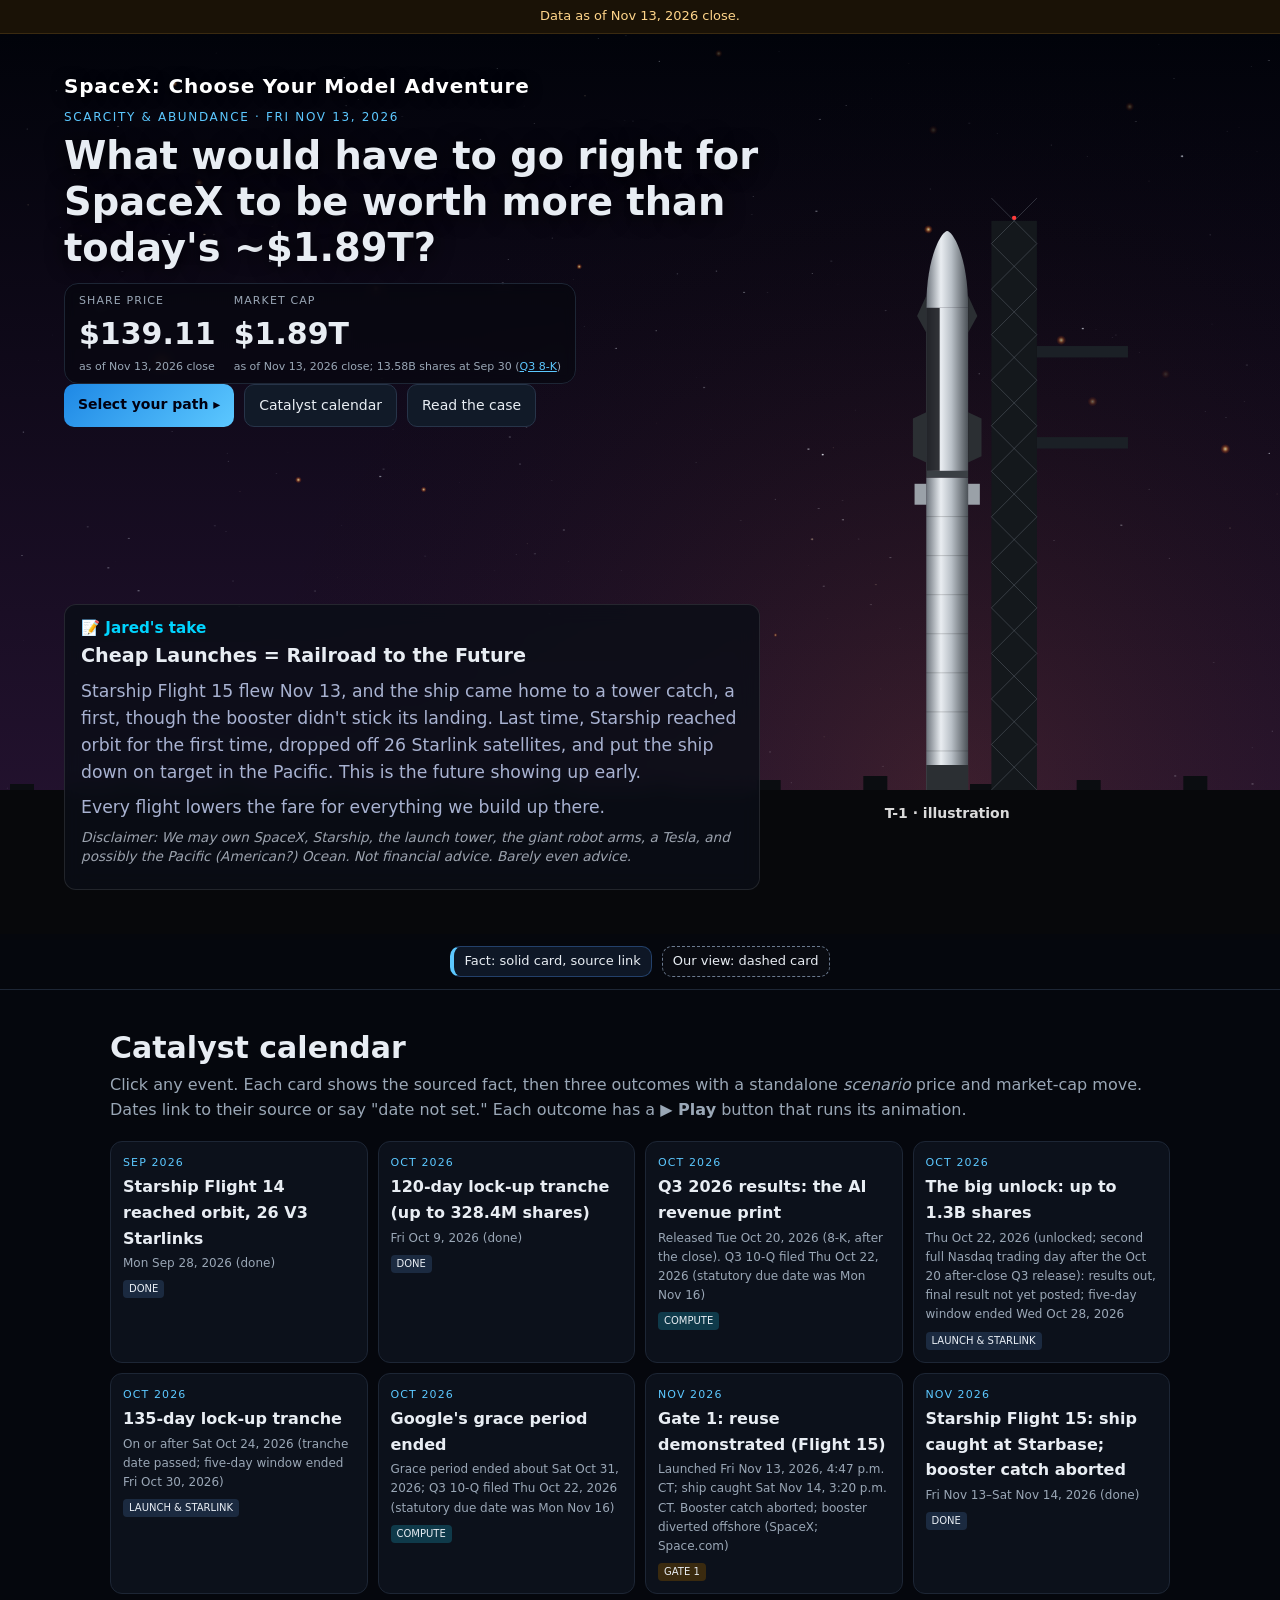
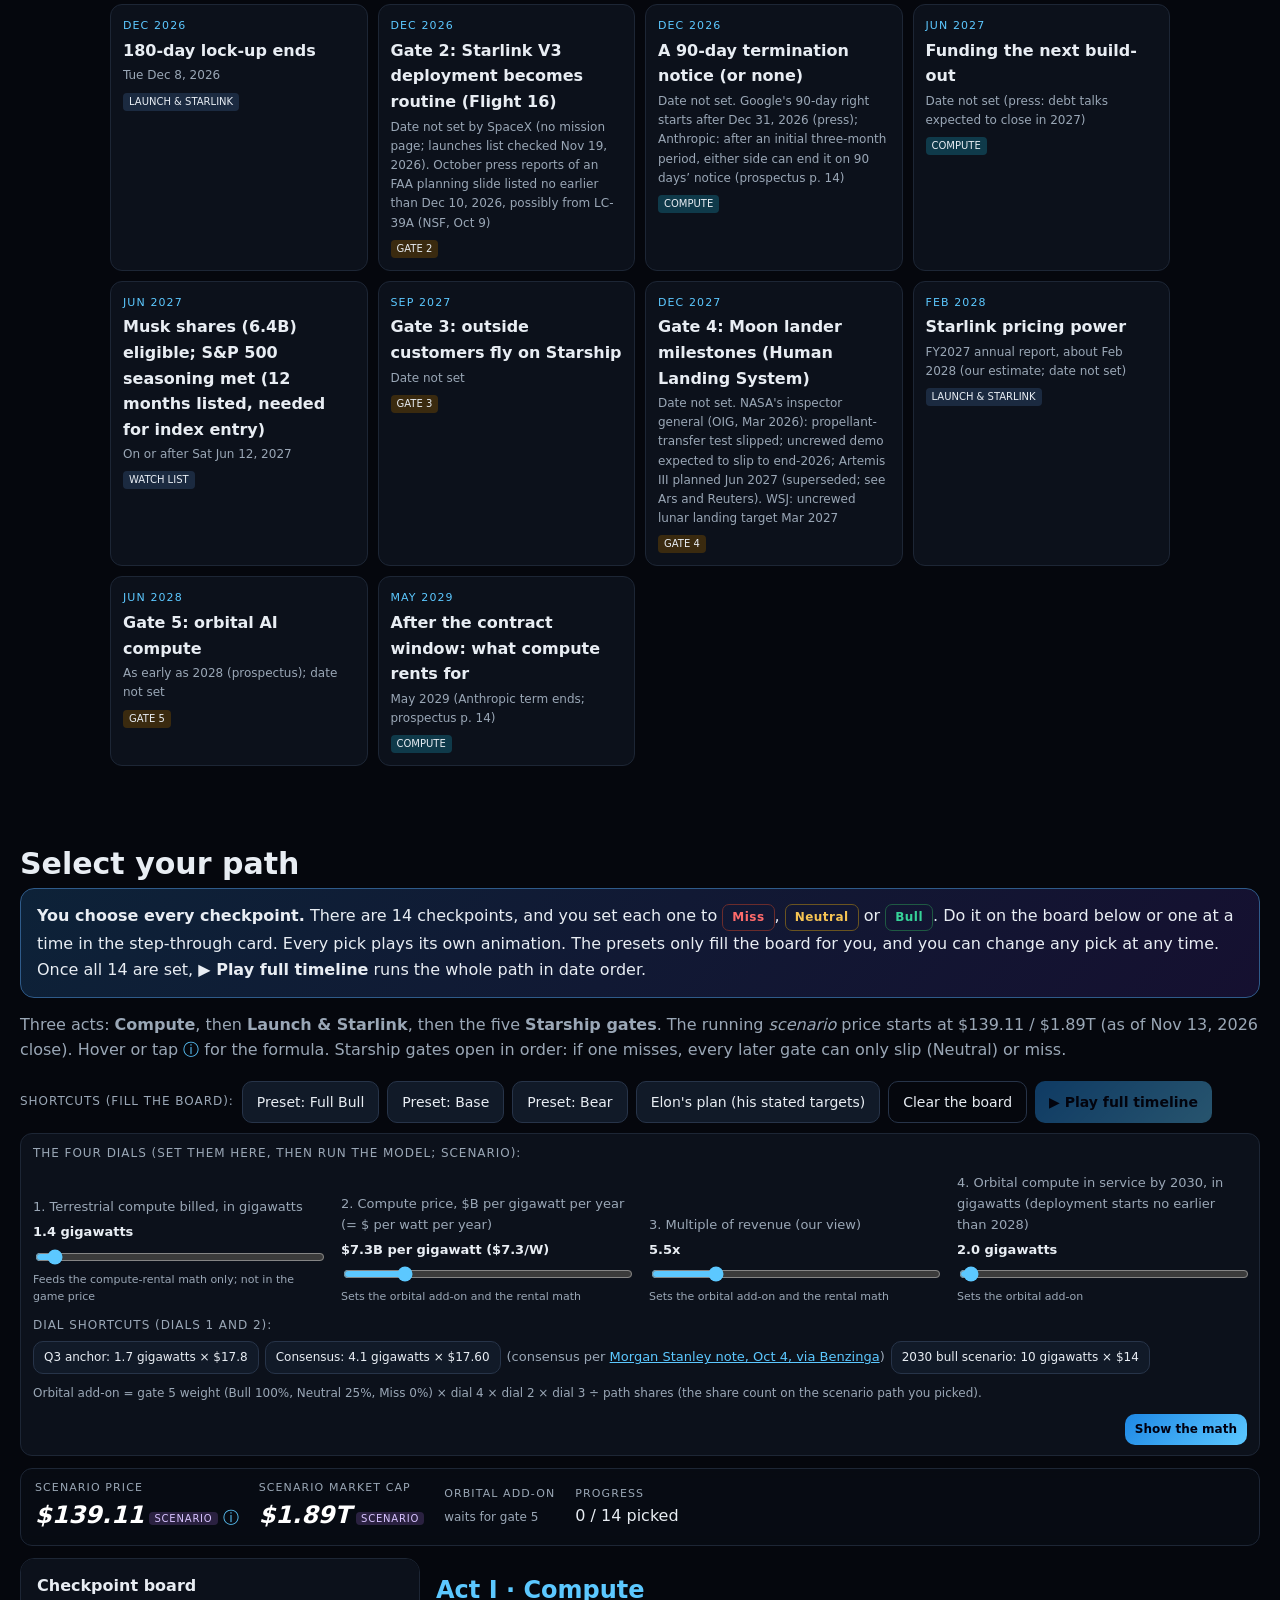
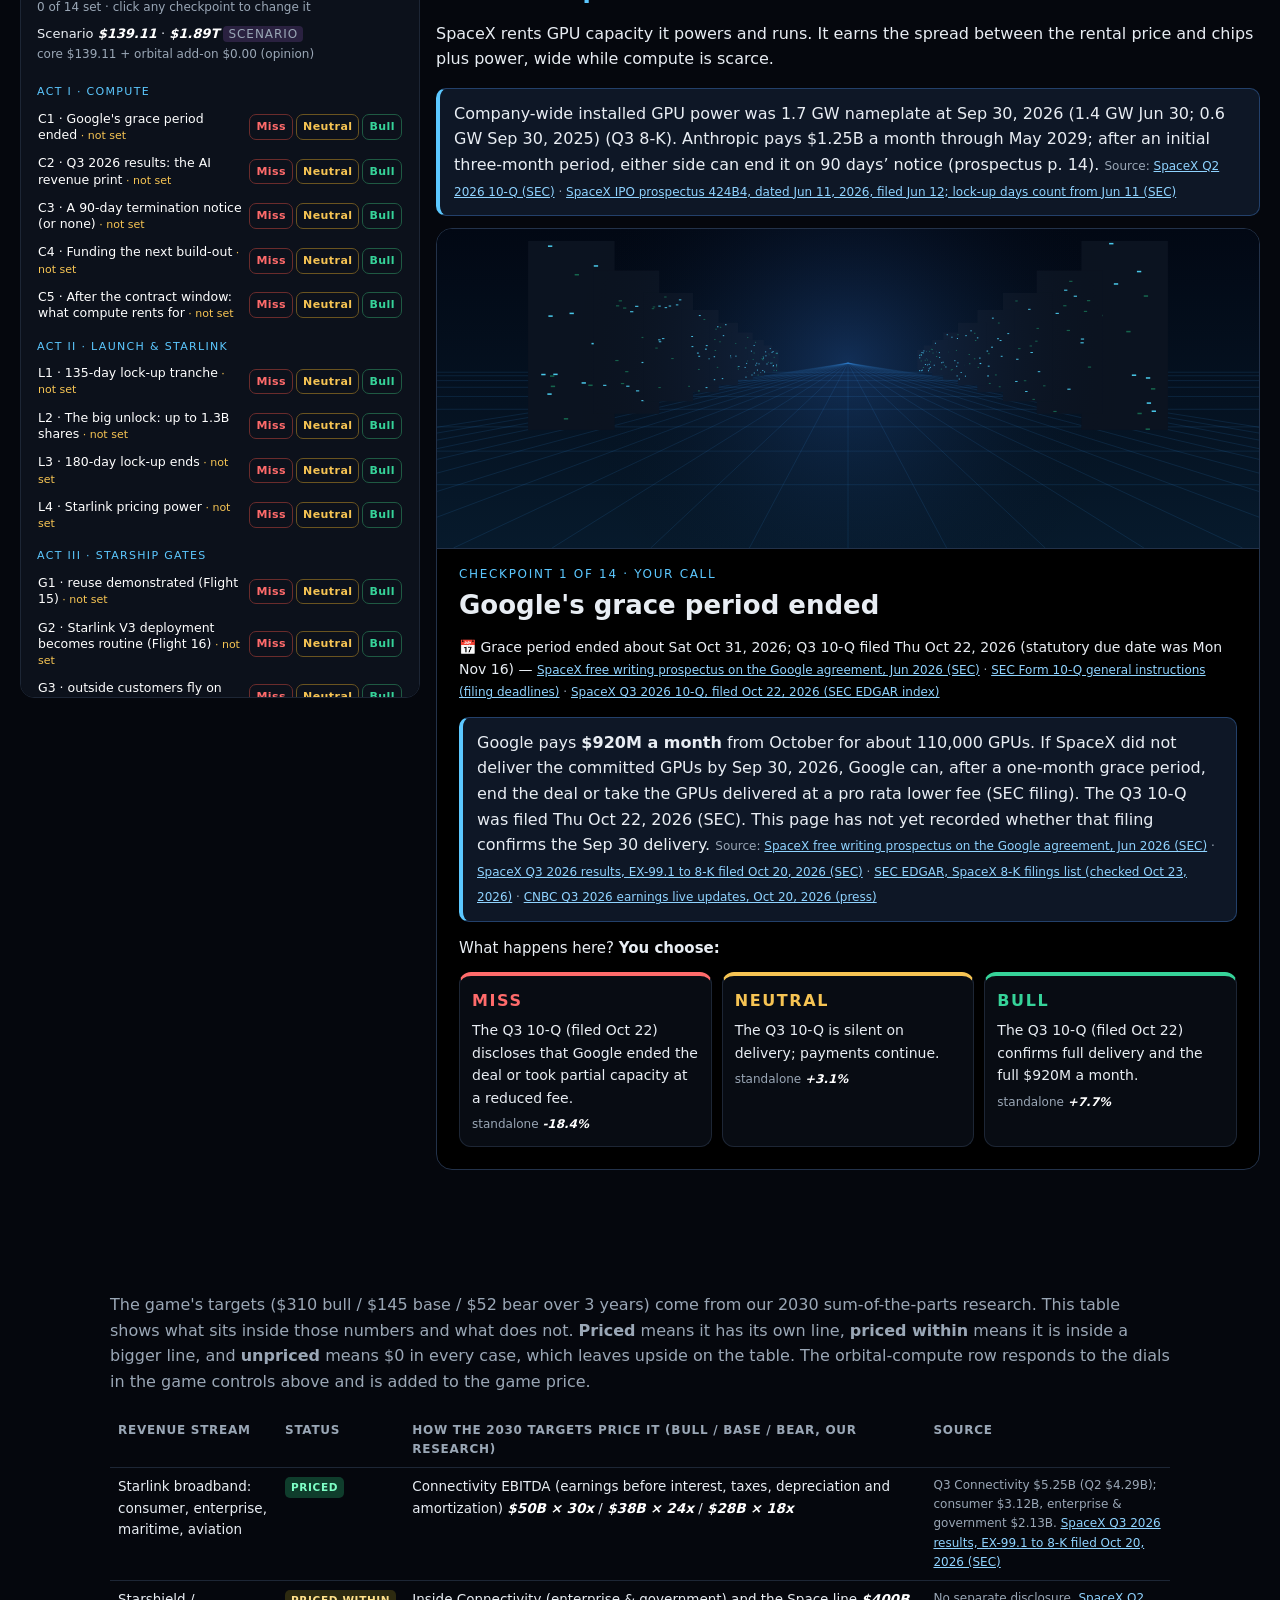
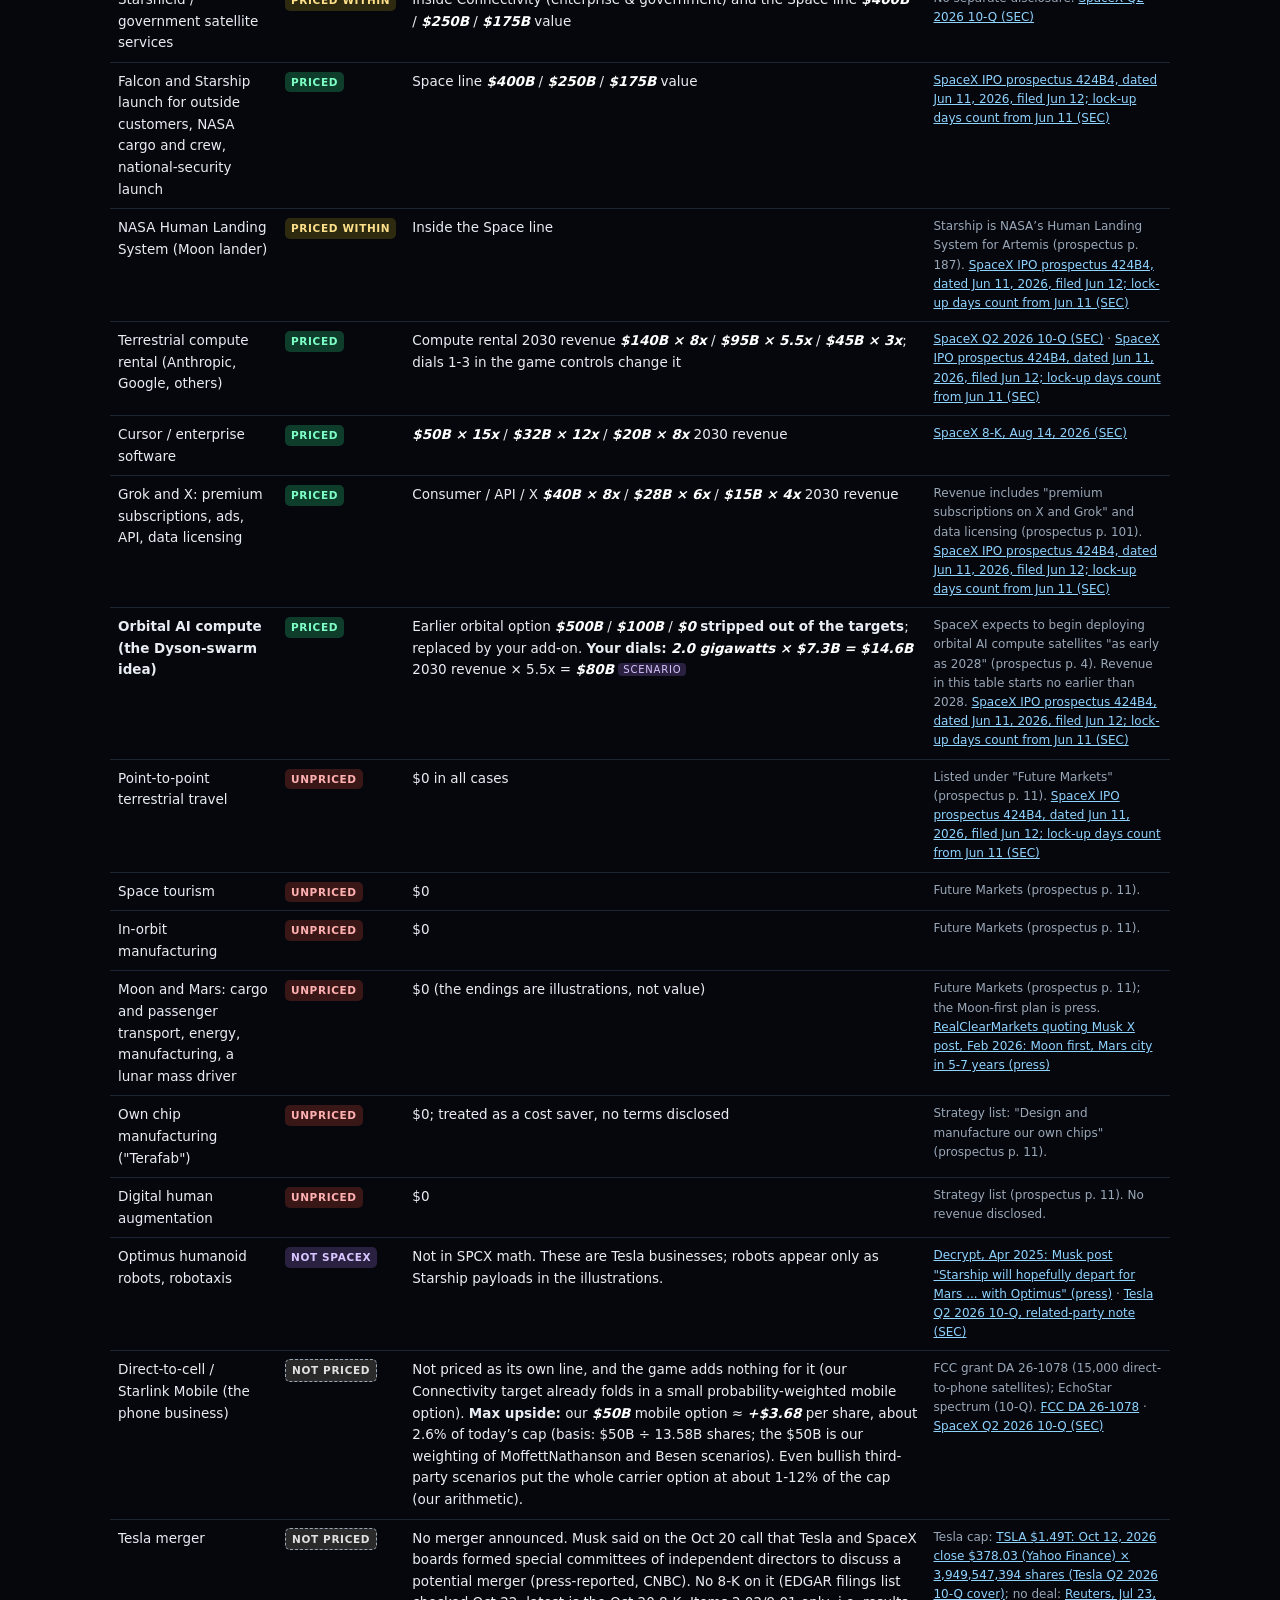
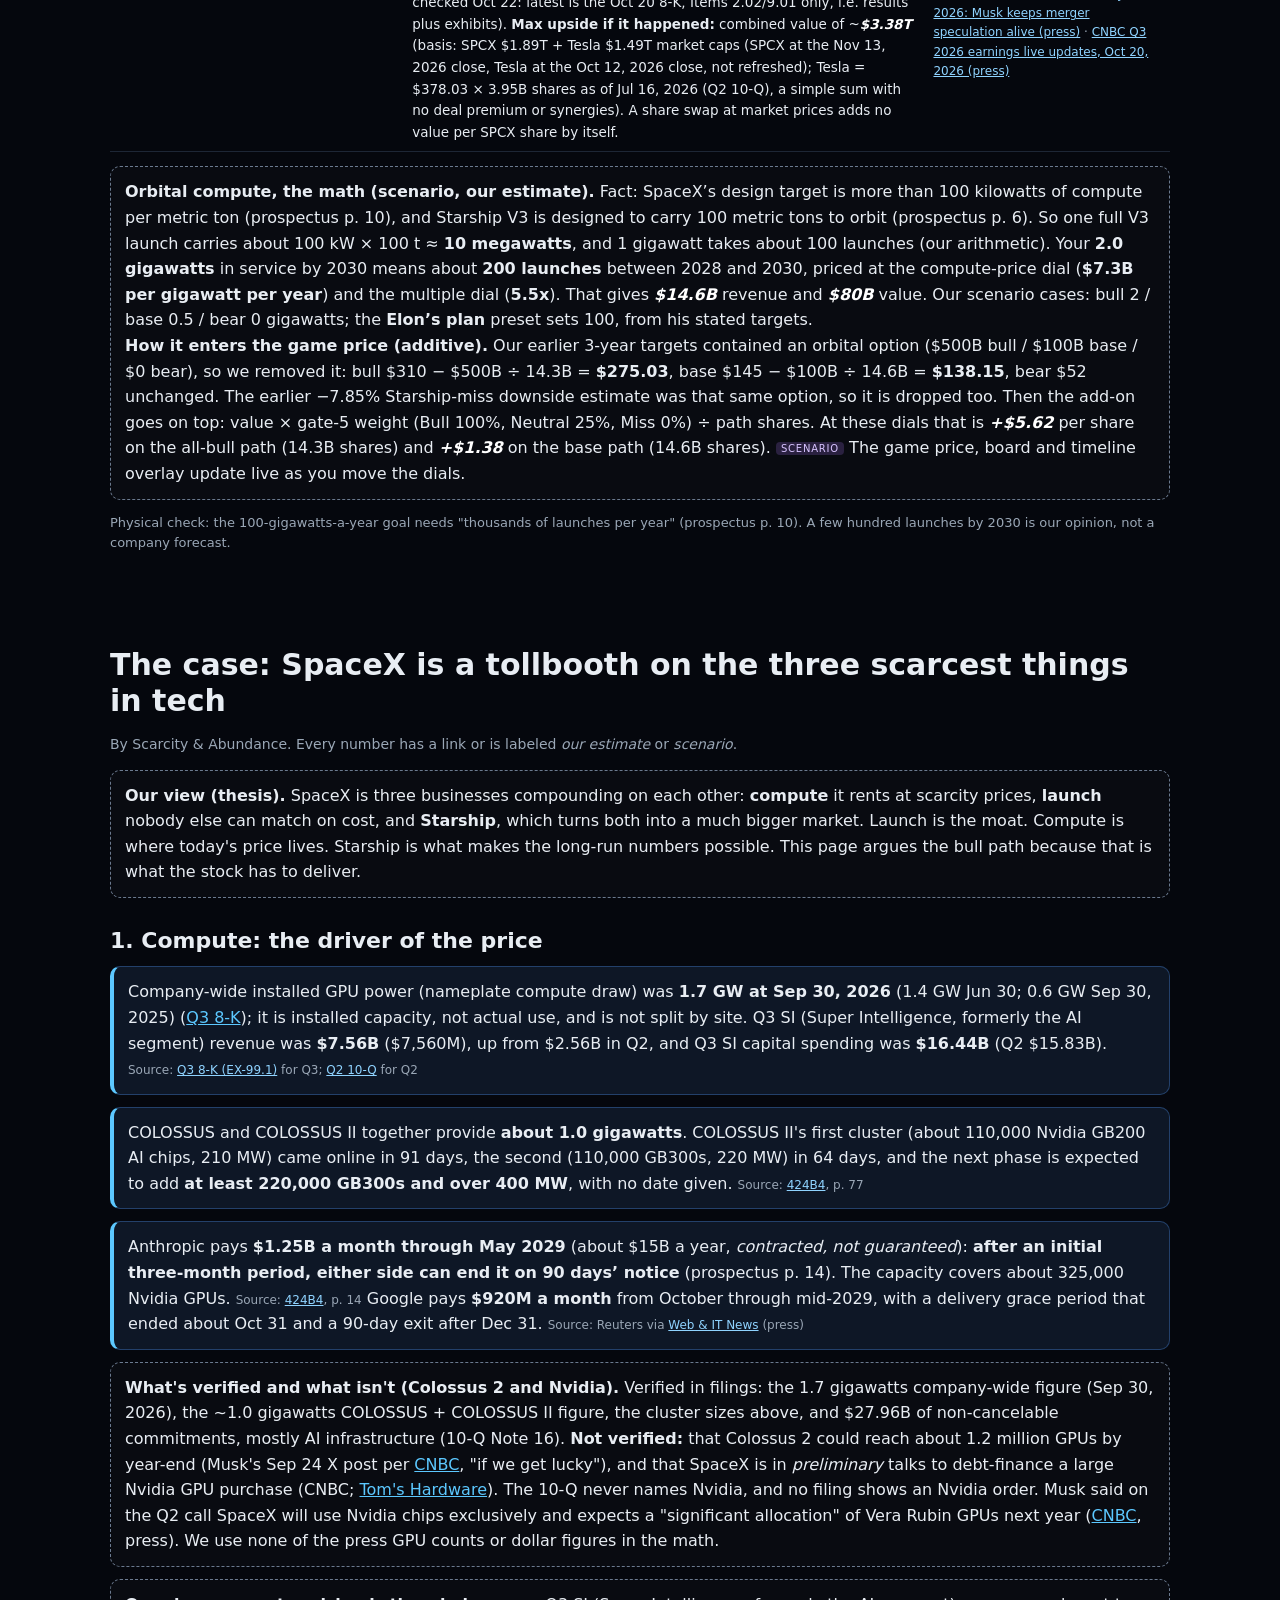
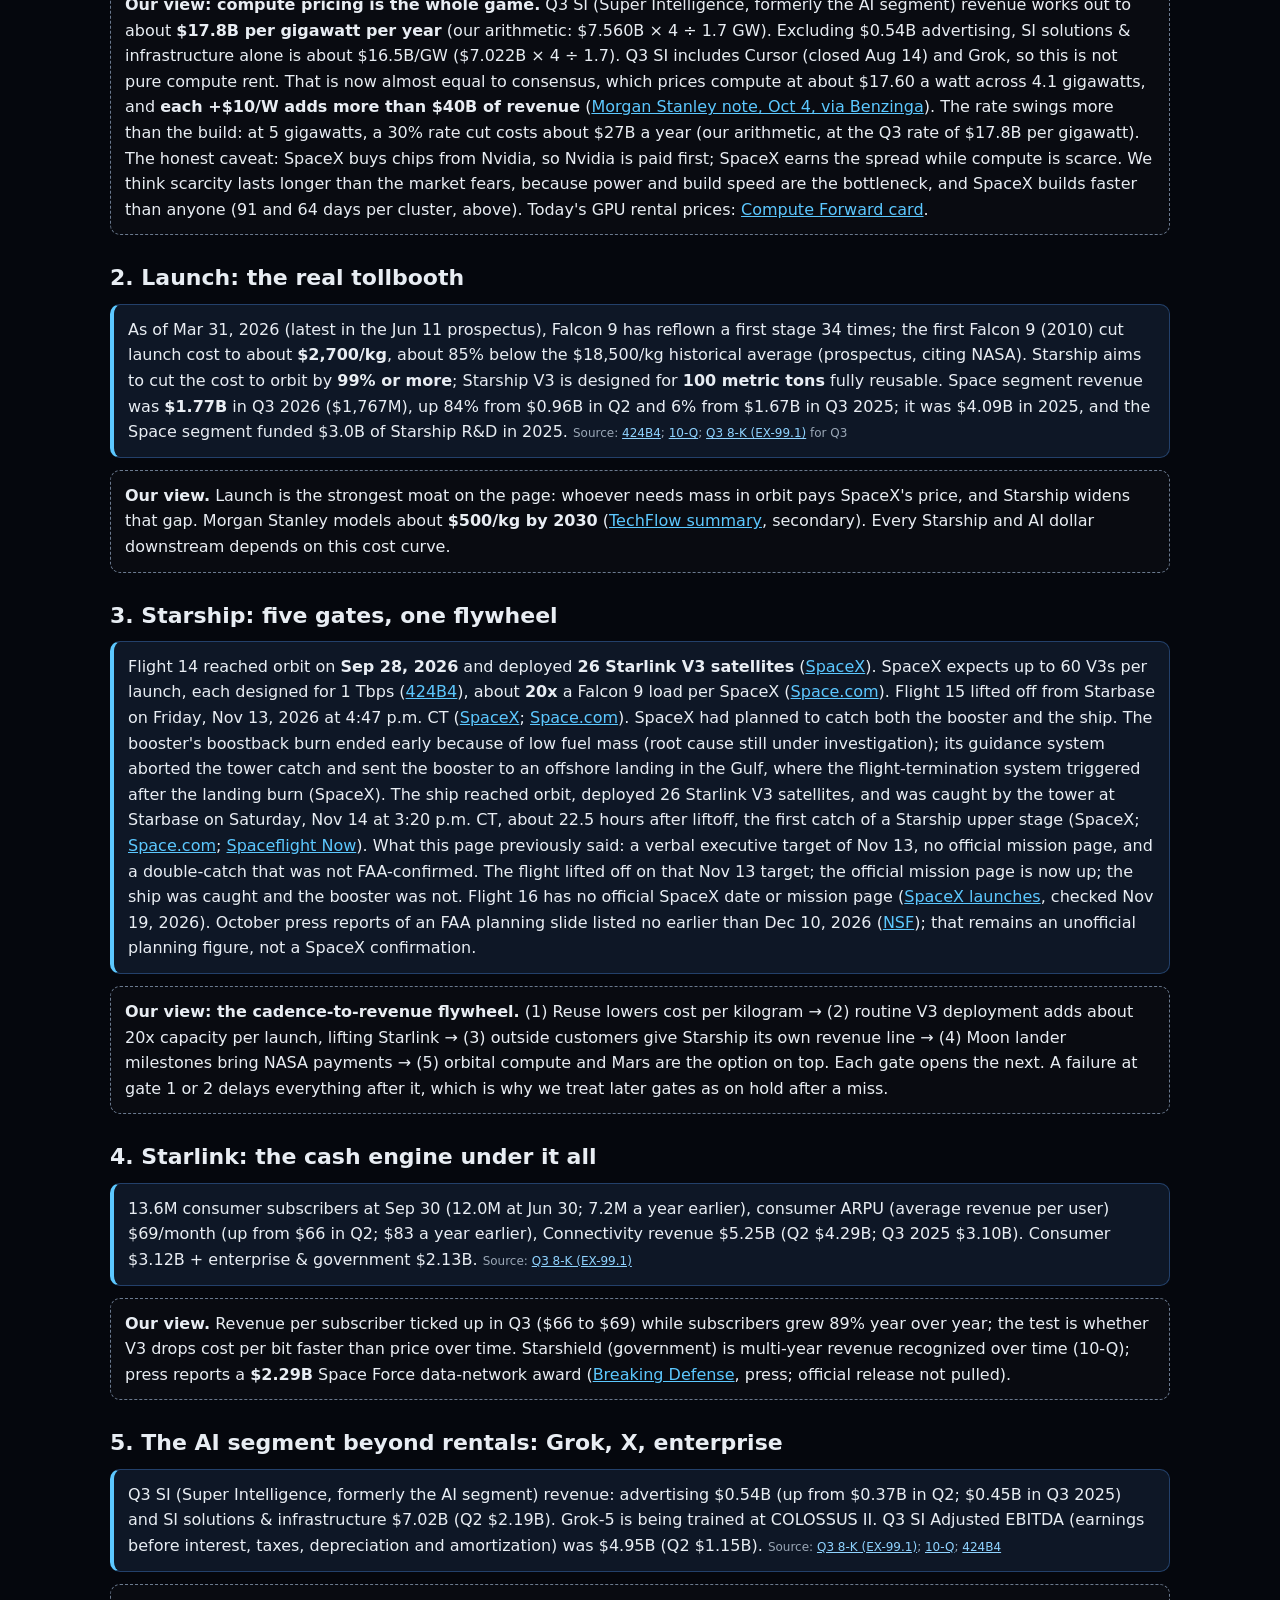
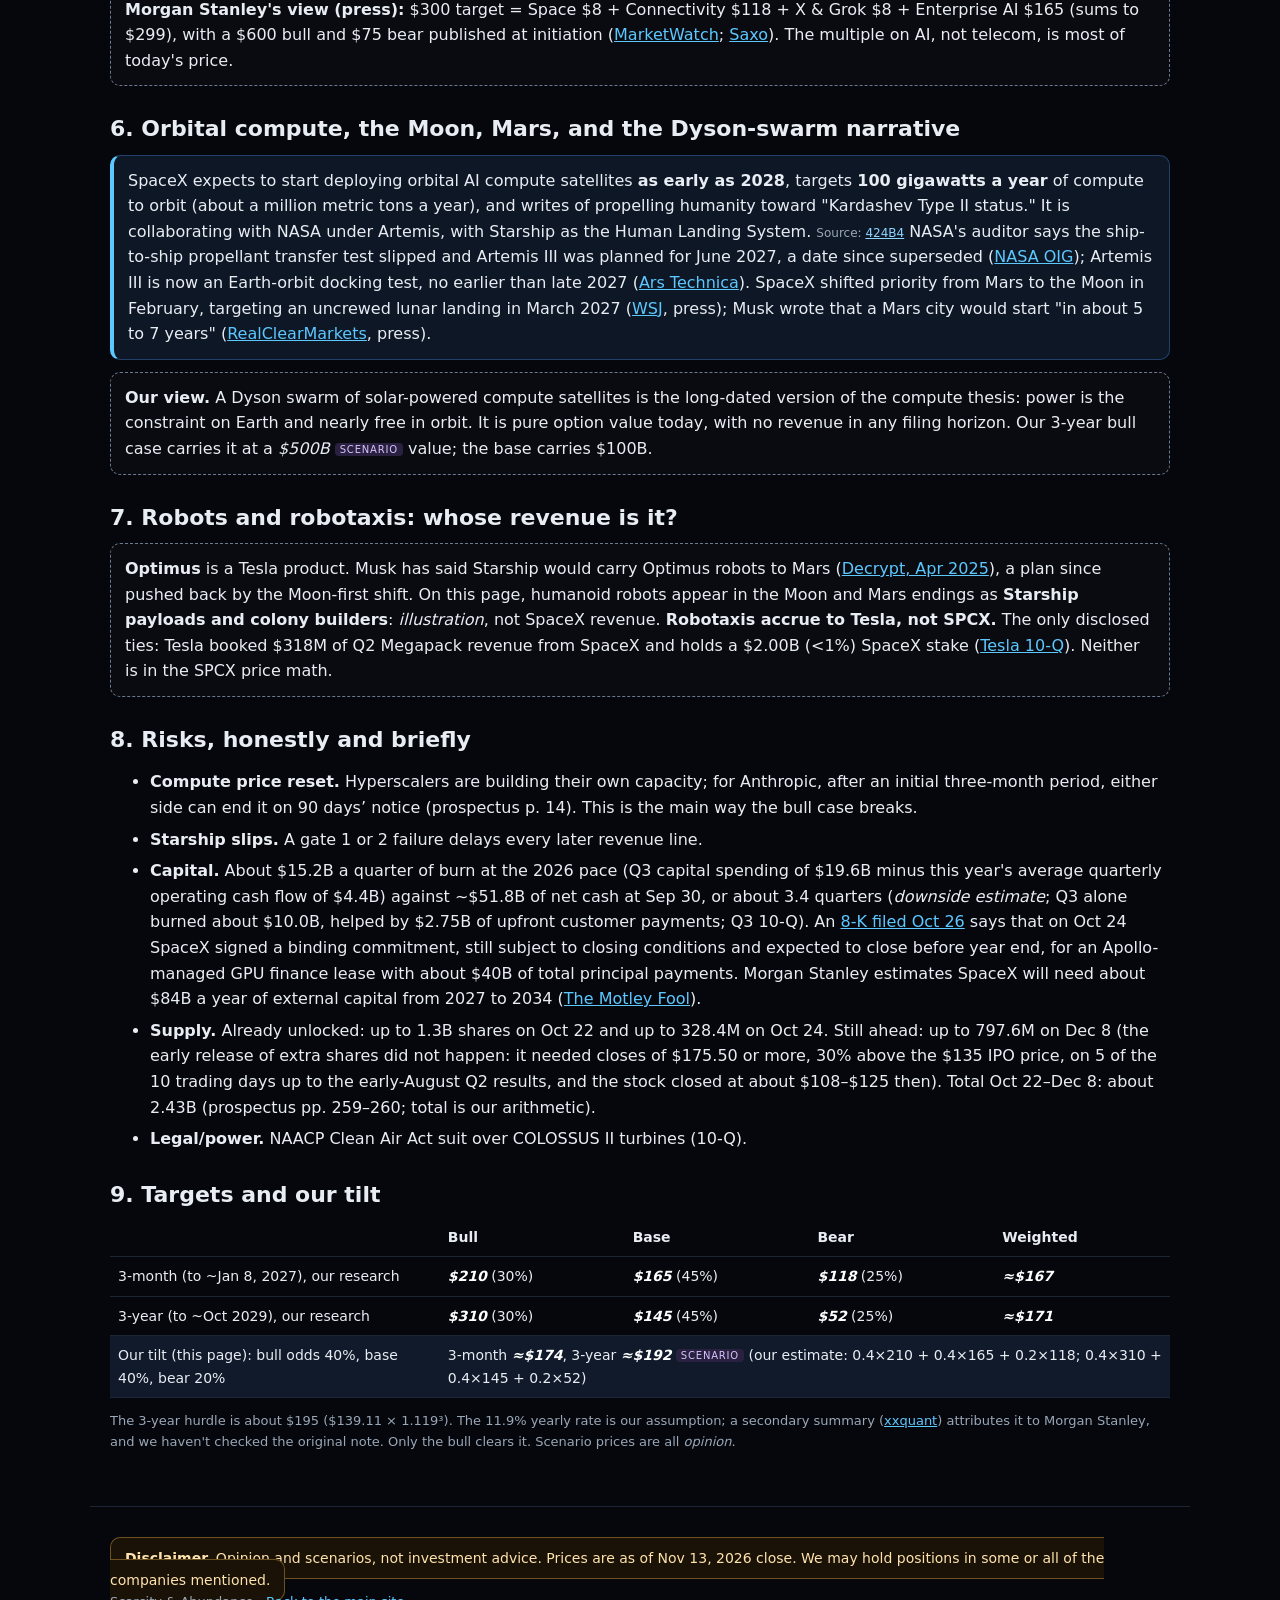
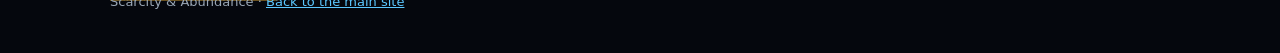
==== commit 89d20d93: "Flight 16 line rechecked Nov 19: spacex.com still lists no Flight 16 mission; NET Dec 10 stays unoff" ====
--- a/index.html
+++ b/index.html
@@ -118,7 +118,7 @@
   <div class="card-op"><b>Our view.</b> Launch is the strongest moat on the page: whoever needs mass in orbit pays SpaceX's price, and Starship widens that gap. Morgan Stanley models about <b>$500/kg by 2030</b> (<a href="https://www.techflowpost.com/en-US/article/33595" target="_blank" rel="noopener">TechFlow summary</a>, secondary). Every Starship and AI dollar downstream depends on this cost curve.</div>
 
   <h3>3. Starship: five gates, one flywheel</h3>
-  <div class="card-fact">Flight 14 reached orbit on <b>Sep 28, 2026</b> and deployed <b>26 Starlink V3 satellites</b> (<a href="https://www.spacex.com/launches/starship-flight-14/" target="_blank" rel="noopener">SpaceX</a>). SpaceX expects up to 60 V3s per launch, each designed for 1 Tbps (<a href="https://www.sec.gov/Archives/edgar/data/1181412/000162828026042639/spaceexplorationtechnologi.htm" target="_blank" rel="noopener">424B4</a>), about <b>20x</b> a Falcon 9 load per SpaceX (<a href="https://www.space.com/space-exploration/launches-spacecraft/wow-watch-spacexs-starship-megarocket-deploy-satellites-into-orbit-for-1st-time-ever-photos-video" target="_blank" rel="noopener">Space.com</a>). Flight 15 lifted off from Starbase on Friday, Nov 13, 2026 at 4:47 p.m. CT (<a href="https://www.spacex.com/launches/starship-flight-15" target="_blank" rel="noopener">SpaceX</a>; <a href="https://www.space.com/space-exploration/launches-spacecraft/spacex-starship-flight-15-chopsticks-double-catch-super-heavy-ship" target="_blank" rel="noopener">Space.com</a>). SpaceX had planned to catch both the booster and the ship. The booster's boostback burn ended early because of low fuel mass (root cause still under investigation); its guidance system aborted the tower catch and sent the booster to an offshore landing in the Gulf, where the flight-termination system triggered after the landing burn (SpaceX). The ship reached orbit, deployed 26 Starlink V3 satellites, and was caught by the tower at Starbase on Saturday, Nov 14 at 3:20 p.m. CT, about 22.5 hours after liftoff, the first catch of a Starship upper stage (SpaceX; <a href="https://www.space.com/space-exploration/launches-spacecraft/whats-next-for-spacexs-starship-after-epic-flight-15-chopsticks-catch" target="_blank" rel="noopener">Space.com</a>; <a href="https://spaceflightnow.com/2026/11/13/live-coverage-starship-flight-15-attempts-to-recover-full-vehicle-in-double-launch-pad-catch/" target="_blank" rel="noopener">Spaceflight Now</a>). What this page previously said: a verbal executive target of Nov 13, no official mission page, and a double-catch that was not FAA-confirmed. The flight lifted off on that Nov 13 target; the official mission page is now up; the ship was caught and the booster was not. Flight 16 has no official SpaceX date or mission page (<a href="https://www.spacex.com/launches/" target="_blank" rel="noopener">SpaceX launches</a>, checked Nov 16, 2026). October press reports of an FAA planning slide listed no earlier than Dec 10, 2026 (<a href="https://www.nasaspaceflight.com/2026/10/ship-40-returns-ship-42-more-testing/" target="_blank" rel="noopener">NSF</a>); that remains an unofficial planning figure, not a SpaceX confirmation.</div>
+  <div class="card-fact">Flight 14 reached orbit on <b>Sep 28, 2026</b> and deployed <b>26 Starlink V3 satellites</b> (<a href="https://www.spacex.com/launches/starship-flight-14/" target="_blank" rel="noopener">SpaceX</a>). SpaceX expects up to 60 V3s per launch, each designed for 1 Tbps (<a href="https://www.sec.gov/Archives/edgar/data/1181412/000162828026042639/spaceexplorationtechnologi.htm" target="_blank" rel="noopener">424B4</a>), about <b>20x</b> a Falcon 9 load per SpaceX (<a href="https://www.space.com/space-exploration/launches-spacecraft/wow-watch-spacexs-starship-megarocket-deploy-satellites-into-orbit-for-1st-time-ever-photos-video" target="_blank" rel="noopener">Space.com</a>). Flight 15 lifted off from Starbase on Friday, Nov 13, 2026 at 4:47 p.m. CT (<a href="https://www.spacex.com/launches/starship-flight-15" target="_blank" rel="noopener">SpaceX</a>; <a href="https://www.space.com/space-exploration/launches-spacecraft/spacex-starship-flight-15-chopsticks-double-catch-super-heavy-ship" target="_blank" rel="noopener">Space.com</a>). SpaceX had planned to catch both the booster and the ship. The booster's boostback burn ended early because of low fuel mass (root cause still under investigation); its guidance system aborted the tower catch and sent the booster to an offshore landing in the Gulf, where the flight-termination system triggered after the landing burn (SpaceX). The ship reached orbit, deployed 26 Starlink V3 satellites, and was caught by the tower at Starbase on Saturday, Nov 14 at 3:20 p.m. CT, about 22.5 hours after liftoff, the first catch of a Starship upper stage (SpaceX; <a href="https://www.space.com/space-exploration/launches-spacecraft/whats-next-for-spacexs-starship-after-epic-flight-15-chopsticks-catch" target="_blank" rel="noopener">Space.com</a>; <a href="https://spaceflightnow.com/2026/11/13/live-coverage-starship-flight-15-attempts-to-recover-full-vehicle-in-double-launch-pad-catch/" target="_blank" rel="noopener">Spaceflight Now</a>). What this page previously said: a verbal executive target of Nov 13, no official mission page, and a double-catch that was not FAA-confirmed. The flight lifted off on that Nov 13 target; the official mission page is now up; the ship was caught and the booster was not. Flight 16 has no official SpaceX date or mission page (<a href="https://www.spacex.com/launches/" target="_blank" rel="noopener">SpaceX launches</a>, checked Nov 19, 2026). October press reports of an FAA planning slide listed no earlier than Dec 10, 2026 (<a href="https://www.nasaspaceflight.com/2026/10/ship-40-returns-ship-42-more-testing/" target="_blank" rel="noopener">NSF</a>); that remains an unofficial planning figure, not a SpaceX confirmation.</div>
   <div class="card-op"><b>Our view: the cadence-to-revenue flywheel.</b> (1) Reuse lowers cost per kilogram → (2) routine V3 deployment adds about 20x capacity per launch, lifting Starlink → (3) outside customers give Starship its own revenue line → (4) Moon lander milestones bring NASA payments → (5) orbital compute and Mars are the option on top. Each gate opens the next. A failure at gate 1 or 2 delays everything after it, which is why we treat later gates as on hold after a miss.</div>
 
   <h3>4. Starlink: the cash engine under it all</h3>
